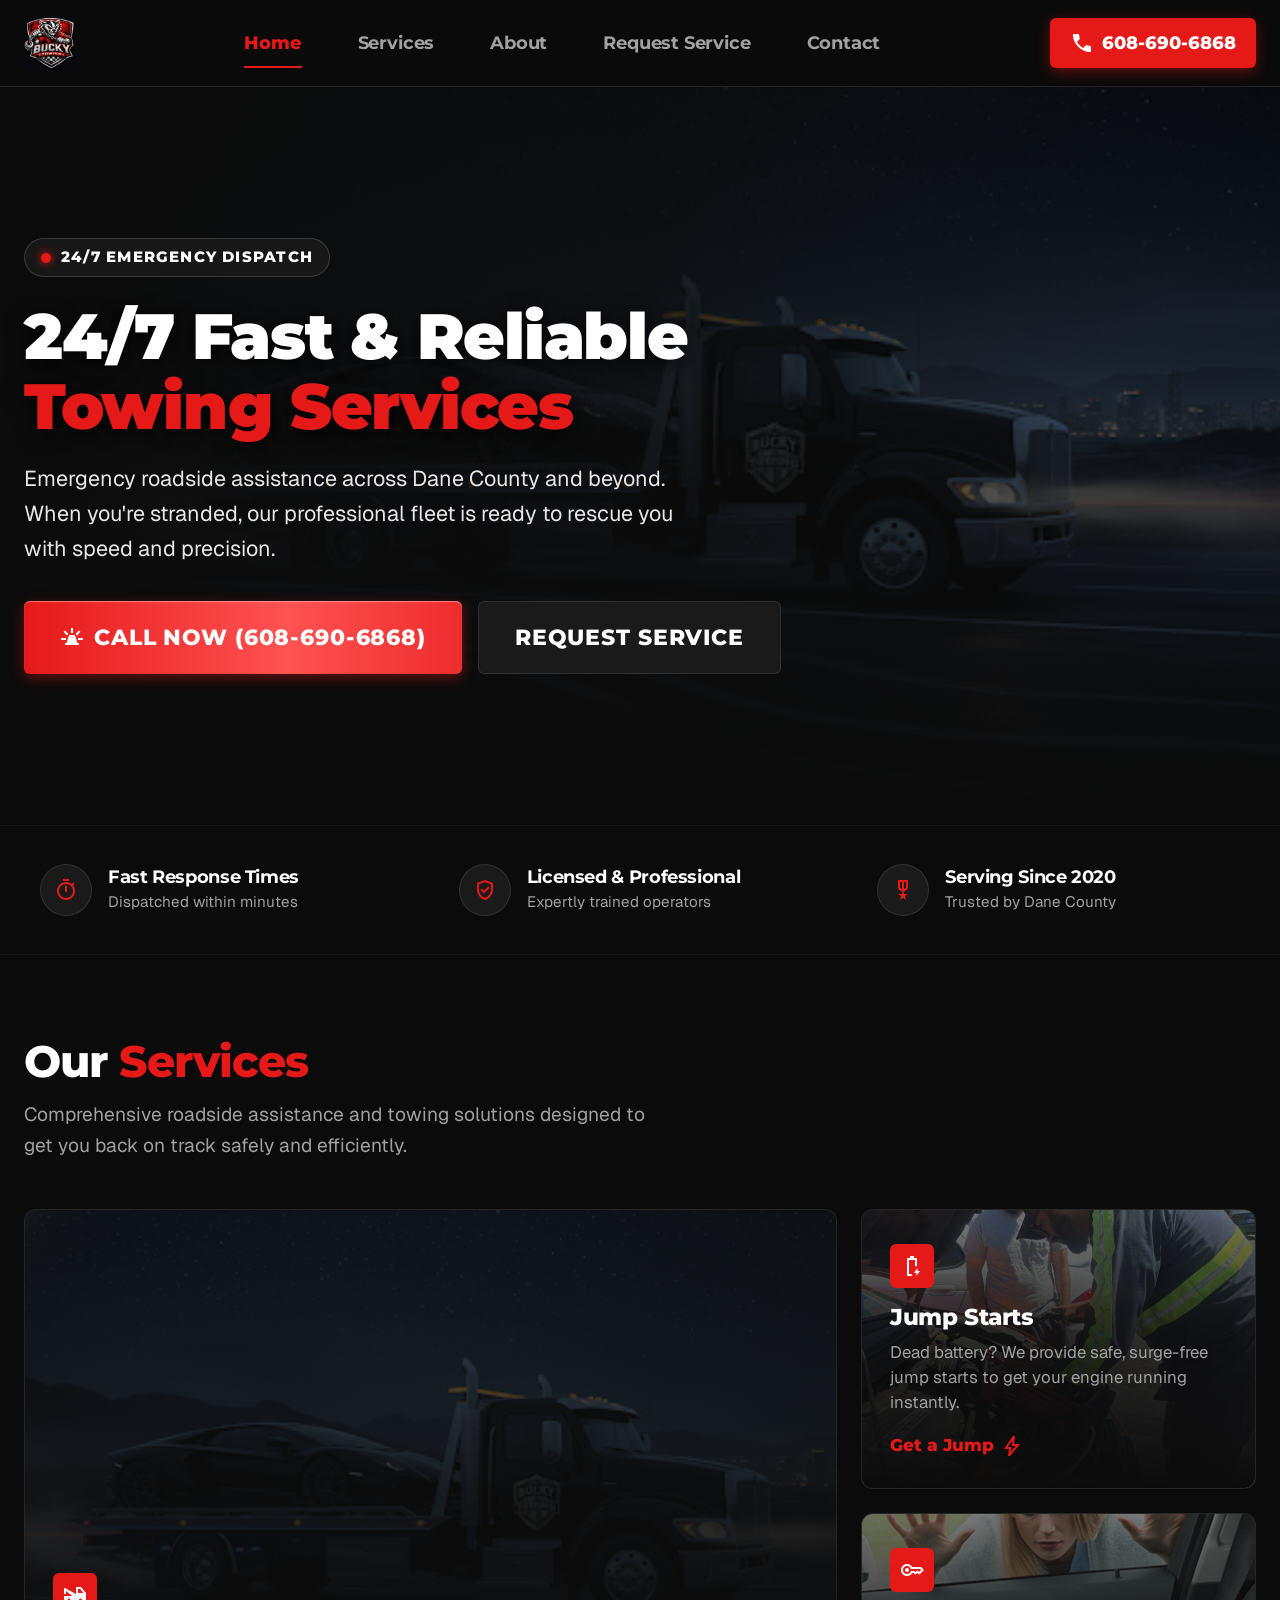
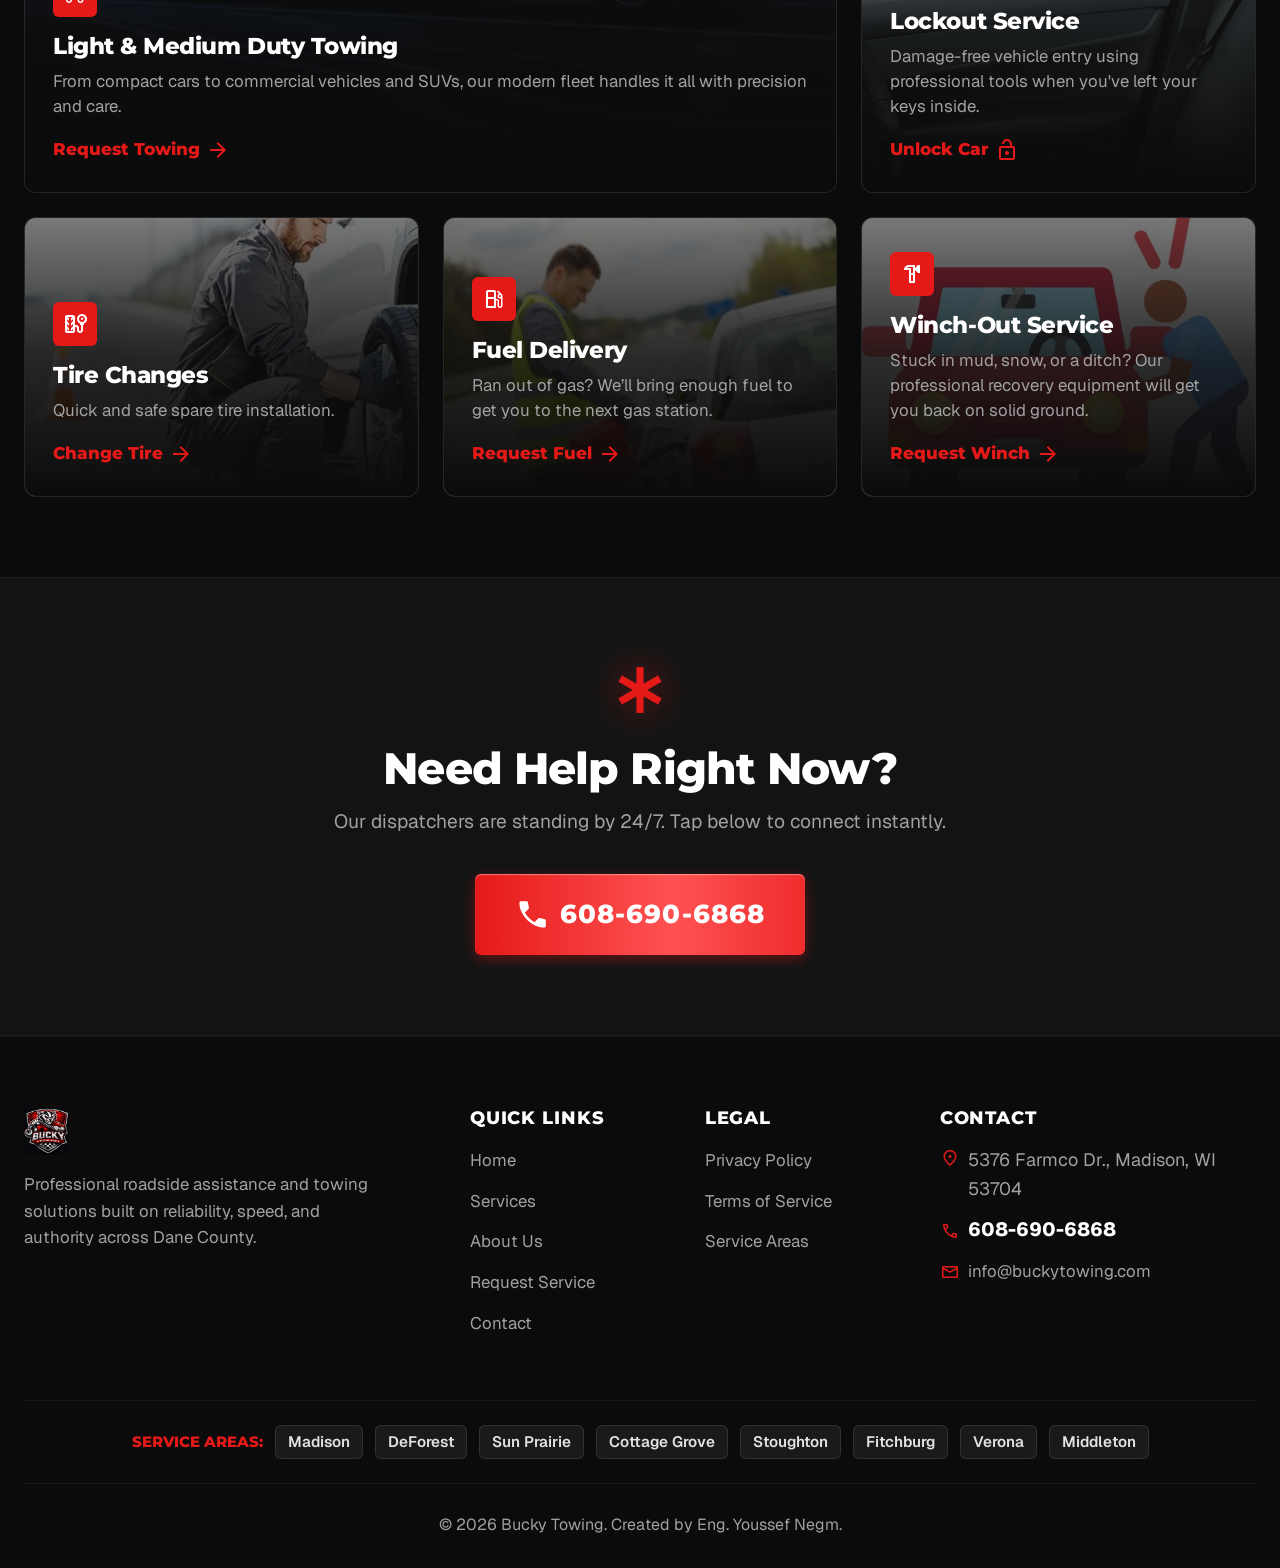
==== index.html @ 105f3612 "Add files via upload" ====
<!DOCTYPE html>
<html lang="en">
<head>
    <meta charset="UTF-8">
    <meta name="viewport" content="width=device-width, initial-scale=1.0">
    <title>Bucky Towing | 24/7 Fast Towing & Roadside Assistance Madison, WI</title>
    <meta name="description" content="24/7 fast & reliable light & medium duty towing, jump starts, lockouts, tire changes, fuel delivery, and winch-out service in Madison and Dane County, WI. Call 608-690-6868.">
    <meta name="keywords" content="towing Madison WI, Dane County towing, emergency roadside assistance, jump start, flat tire change, lockout service, winch out, light duty towing">
    <link rel="canonical" href="https://buckytowing.com/">

    <!-- Open Graph / Social Meta -->
    <meta property="og:type" content="website">
    <meta property="og:url" content="https://buckytowing.com/">
    <meta property="og:title" content="Bucky Towing | 24/7 Towing & Roadside Assistance Dane County">
    <meta property="og:description" content="Fast, reliable 24/7 towing & roadside rescue in Dane County & beyond. Call 608-690-6868 for instant dispatch.">
    <meta property="og:image" content="assets/images/logo.png">

    <!-- Fonts & Icons -->
    <link rel="preconnect" href="https://fonts.googleapis.com">
    <link rel="preconnect" href="https://fonts.gstatic.com" crossorigin>
    <link href="https://fonts.googleapis.com/css2?family=Montserrat:wght@600;700;800;900&family=Geist:wght@400;500;600;700&family=Material+Symbols+Outlined:opsz,wght,FILL,GRAD@24,400,0..1,0&display=swap" rel="stylesheet">
    
    <!-- Core Stylesheet -->
    <link rel="stylesheet" href="css/style.css">

    <!-- Structured Data (JSON-LD) -->
    <script type="application/ld+json">
    {
      "@context": "https://schema.org",
      "@type": ["AutoRepair", "EmergencyService"],
      "name": "Bucky Towing",
      "image": "https://buckytowing.com/assets/images/logo.png",
      "telephone": "+1-608-690-6868",
      "email": "info@buckytowing.com",
      "address": {
        "@type": "PostalAddress",
        "streetAddress": "5376 Farmco Dr.",
        "addressLocality": "Madison",
        "addressRegion": "WI",
        "postalCode": "53704",
        "addressCountry": "US"
      },
      "geo": {
        "@type": "GeoCoordinates",
        "latitude": "43.1418",
        "longitude": "-89.3308"
      },
      "openingHoursSpecification": {
        "@type": "OpeningHoursSpecification",
        "dayOfWeek": [
          "Monday", "Tuesday", "Wednesday", "Thursday", "Friday", "Saturday", "Sunday"
        ],
        "opens": "00:00",
        "closes": "23:59"
      },
      "areaServed": [
        "Madison", "DeForest", "Sun Prairie", "Cottage Grove", "Stoughton", "Fitchburg", "Verona", "Middleton", "Dane County"
      ],
      "priceRange": "$$"
    }
    </script>
</head>
<body>

    <!-- Site Header -->
    <header class="site-header">
        <div class="container header-inner">
            <a href="index.html" class="brand-logo" aria-label="Bucky Towing Home">
                <img src="assets/images/logo.png" alt="Bucky Towing Logo" width="220" height="54">
            </a>

            <!-- Prominent, Larger Nav Tabs -->
            <nav class="main-nav" aria-label="Primary Navigation">
                <a href="index.html" class="nav-tab active">Home</a>
                <a href="services.html" class="nav-tab">Services</a>
                <a href="about.html" class="nav-tab">About</a>
                <a href="request-service.html" class="nav-tab">Request Service</a>
                <a href="contact.html" class="nav-tab">Contact</a>
            </nav>

            <div class="header-cta">
                <a href="tel:6086906868" class="header-phone-btn" title="Call Bucky Towing Dispatch">
                    <span class="material-symbols-outlined" style="font-variation-settings: 'FILL' 1;">call</span>
                    <span>608-690-6868</span>
                </a>
                <button class="mobile-menu-toggle" aria-label="Toggle mobile menu">
                    <span class="material-symbols-outlined">menu</span>
                </button>
            </div>
        </div>
    </header>

    <main class="main-content">
        <!-- Hero Section -->
        <section class="hero-section">
            <div class="hero-bg">
                <img src="assets/images/hero-tow-truck.jpg" alt="Bucky Towing Light and Medium Duty Flatbed Tow Truck on Highway at Dusk" loading="eager" width="1920" height="1080">
                <div class="hero-overlay"></div>
                <div class="hero-overlay-bottom"></div>
                <canvas id="particles-canvas"></canvas>
            </div>

            <div class="container">
                <div class="hero-content reveal">
                    <div class="hero-badge">
                        <span class="hero-badge-pulse"></span>
                        <span class="hero-badge-text">24/7 Emergency Dispatch</span>
                    </div>
                    <h1 class="hero-title">
                        24/7 Fast & Reliable<br>
                        <span class="text-accent">Towing Services</span>
                    </h1>
                    <p class="hero-subtitle">
                        Emergency roadside assistance across Dane County and beyond. When you're stranded, our professional fleet is ready to rescue you with speed and precision.
                    </p>
                    <div class="hero-actions">
                        <a href="tel:6086906868" class="btn btn-primary btn-large btn-shimmer">
                            <span class="material-symbols-outlined" style="font-variation-settings: 'FILL' 1;">e911_emergency</span>
                            Call Now (608-690-6868)
                        </a>
                        <a href="request-service.html" class="btn btn-secondary btn-large">
                            Request Service
                        </a>
                    </div>
                </div>
            </div>
        </section>

        <!-- Trust Badges Strip -->
        <section class="trust-strip">
            <div class="container">
                <div class="trust-grid reveal">
                    <div class="trust-item">
                        <div class="trust-icon-box">
                            <span class="material-symbols-outlined">timer</span>
                        </div>
                        <div class="trust-text">
                            <h3>Fast Response Times</h3>
                            <p>Dispatched within minutes</p>
                        </div>
                    </div>
                    <div class="trust-item">
                        <div class="trust-icon-box">
                            <span class="material-symbols-outlined">verified_user</span>
                        </div>
                        <div class="trust-text">
                            <h3>Licensed & Professional</h3>
                            <p>Expertly trained operators</p>
                        </div>
                    </div>
                    <div class="trust-item">
                        <div class="trust-icon-box">
                            <span class="material-symbols-outlined">military_tech</span>
                        </div>
                        <div class="trust-text">
                            <h3>Serving Since 2020</h3>
                            <p>Trusted by Dane County</p>
                        </div>
                    </div>
                </div>
            </div>
        </section>

        <!-- Services Section (Updated with Light & Medium Duty, Winch-out, Jump Start battery icon) -->
        <section class="section-padding" id="services">
            <div class="container">
                <div class="section-header reveal">
                    <h2 class="section-title">Our <span class="text-accent">Services</span></h2>
                    <p class="section-subtitle">Comprehensive roadside assistance and towing solutions designed to get you back on track safely and efficiently.</p>
                </div>

                <div class="services-grid">
                    <!-- Featured Service: Light & Medium Duty Towing -->
                    <article class="service-card service-card-featured reveal">
                        <div class="service-card-bg">
                            <img src="assets/images/hero-tow-truck.jpg" alt="Light & Medium Duty Flatbed Towing" loading="lazy" width="800" height="500">
                        </div>
                        <div class="service-card-overlay"></div>
                        <div class="service-card-content">
                            <div class="service-icon-badge">
                                <span class="material-symbols-outlined">auto_towing</span>
                            </div>
                            <h3 class="service-card-title">Light & Medium Duty Towing</h3>
                            <p class="service-card-desc">From compact cars to commercial vehicles and SUVs, our modern fleet handles it all with precision and care.</p>
                            <a href="request-service.html" class="service-card-link">
                                Request Towing <span class="material-symbols-outlined">arrow_forward</span>
                            </a>
                        </div>
                    </article>

                    <!-- Jump Starts -->
                    <article class="service-card service-card-standard reveal">
                        <div class="service-card-bg">
                            <img src="assets/images/service-jump-start.jpg" alt="Battery Jump Start Service" loading="lazy" width="400" height="280">
                        </div>
                        <div class="service-card-overlay"></div>
                        <div class="service-card-content">
                            <div class="service-icon-badge">
                                <span class="material-symbols-outlined">battery_charging_full</span>
                            </div>
                            <h3 class="service-card-title">Jump Starts</h3>
                            <p class="service-card-desc">Dead battery? We provide safe, surge-free jump starts to get your engine running instantly.</p>
                            <a href="request-service.html" class="service-card-link">
                                Get a Jump <span class="material-symbols-outlined">bolt</span>
                            </a>
                        </div>
                    </article>

                    <!-- Lockout Service -->
                    <article class="service-card service-card-standard reveal">
                        <div class="service-card-bg">
                            <img src="assets/images/car-lockout.jpg" alt="Car Lockout Assistance" loading="lazy" width="400" height="280">
                        </div>
                        <div class="service-card-overlay"></div>
                        <div class="service-card-content">
                            <div class="service-icon-badge">
                                <span class="material-symbols-outlined">key</span>
                            </div>
                            <h3 class="service-card-title">Lockout Service</h3>
                            <p class="service-card-desc">Damage-free vehicle entry using professional tools when you've left your keys inside.</p>
                            <a href="request-service.html" class="service-card-link">
                                Unlock Car <span class="material-symbols-outlined">lock_open</span>
                            </a>
                        </div>
                    </article>

                    <!-- Tire Changes -->
                    <article class="service-card service-card-standard reveal">
                        <div class="service-card-bg">
                            <img src="assets/images/tire-change.jpeg" alt="Tire Change Service" loading="lazy" width="400" height="280">
                        </div>
                        <div class="service-card-overlay"></div>
                        <div class="service-card-content">
                            <div class="service-icon-badge">
                                <span class="material-symbols-outlined">tire_repair</span>
                            </div>
                            <h3 class="service-card-title">Tire Changes</h3>
                            <p class="service-card-desc">Quick and safe spare tire installation.</p>
                            <a href="request-service.html" class="service-card-link">
                                Change Tire <span class="material-symbols-outlined">arrow_forward</span>
                            </a>
                        </div>
                    </article>

                    <!-- Fuel Delivery -->
                    <article class="service-card service-card-standard reveal">
                        <div class="service-card-bg">
                            <img src="assets/images/fuel-delivery.jpg" alt="Emergency Fuel Delivery" loading="lazy" width="400" height="280">
                        </div>
                        <div class="service-card-overlay"></div>
                        <div class="service-card-content">
                            <div class="service-icon-badge">
                                <span class="material-symbols-outlined">local_gas_station</span>
                            </div>
                            <h3 class="service-card-title">Fuel Delivery</h3>
                            <p class="service-card-desc">Ran out of gas? We’ll bring enough fuel to get you to the next gas station.</p>
                            <a href="request-service.html" class="service-card-link">
                                Request Fuel <span class="material-symbols-outlined">arrow_forward</span>
                            </a>
                        </div>
                    </article>

                    <!-- Winch-Out Service (Added per client request) -->
                    <article class="service-card service-card-standard reveal">
                        <div class="service-card-bg">
                            <img src="assets/images/fleet-1.jpeg" alt="Winch-out and Recovery Service" loading="lazy" width="400" height="280">
                        </div>
                        <div class="service-card-overlay"></div>
                        <div class="service-card-content">
                            <div class="service-icon-badge">
                                <span class="material-symbols-outlined">hardware</span>
                            </div>
                            <h3 class="service-card-title">Winch-Out Service</h3>
                            <p class="service-card-desc">Stuck in mud, snow, or a ditch? Our professional recovery equipment will get you back on solid ground.</p>
                            <a href="request-service.html" class="service-card-link">
                                Request Winch <span class="material-symbols-outlined">arrow_forward</span>
                            </a>
                        </div>
                    </article>
                </div>
            </div>
        </section>

        <!-- Emergency CTA -->
        <section class="emergency-cta-section">
            <div class="container reveal">
                <span class="material-symbols-outlined emergency-cta-icon" style="font-variation-settings: 'FILL' 1;">emergency</span>
                <h2 class="section-title">Need Help Right Now?</h2>
                <p class="section-subtitle" style="margin: 0 auto 36px;">Our dispatchers are standing by 24/7. Tap below to connect instantly.</p>
                <a href="tel:6086906868" class="btn btn-primary btn-large btn-shimmer" style="font-size: 1.6rem; padding: 20px 40px;">
                    <span class="material-symbols-outlined" style="font-variation-settings: 'FILL' 1; font-size: 2.2rem;">call</span>
                    608-690-6868
                </a>
            </div>
        </section>
    </main>

    <!-- Standardized Footer -->
    <footer class="site-footer">
        <div class="container">
            <div class="footer-grid">
                <div class="footer-brand">
                    <img src="assets/images/logo.png" alt="Bucky Towing Logo" style="height: 48px; width: auto; margin-bottom: 16px;">
                    <p>Professional roadside assistance and towing solutions built on reliability, speed, and authority across Dane County.</p>
                </div>
                <div>
                    <h4 class="footer-col-title">Quick Links</h4>
                    <ul class="footer-links">
                        <li><a href="index.html">Home</a></li>
                        <li><a href="services.html">Services</a></li>
                        <li><a href="about.html">About Us</a></li>
                        <li><a href="request-service.html">Request Service</a></li>
                        <li><a href="contact.html">Contact</a></li>
                    </ul>
                </div>
                <div>
                    <h4 class="footer-col-title">Legal</h4>
                    <ul class="footer-links">
                        <li><a href="privacy-policy.html">Privacy Policy</a></li>
                        <li><a href="terms-of-service.html">Terms of Service</a></li>
                        <li><a href="services.html#areas">Service Areas</a></li>
                    </ul>
                </div>
                <div>
                    <h4 class="footer-col-title">Contact</h4>
                    <ul class="footer-links">
                        <li style="display: flex; align-items: flex-start; gap: 8px; color: var(--color-text-muted);">
                            <span class="material-symbols-outlined text-accent" style="font-size: 20px; margin-top: 2px;">location_on</span>
                            <span>5376 Farmco Dr., Madison, WI 53704</span>
                        </li>
                        <li style="display: flex; align-items: center; gap: 8px; margin-top: 10px;">
                            <span class="material-symbols-outlined text-accent" style="font-size: 20px;">call</span>
                            <a href="tel:6086906868" style="color: white; font-weight: 800; font-size: 1.2rem;">608-690-6868</a>
                        </li>
                        <li style="display: flex; align-items: center; gap: 8px; margin-top: 8px;">
                            <span class="material-symbols-outlined text-accent" style="font-size: 20px;">mail</span>
                            <a href="mailto:info@buckytowing.com">info@buckytowing.com</a>
                        </li>
                    </ul>
                </div>
            </div>

            <!-- Service Areas List (Madison First per Draft 2) -->
            <div style="border-top: 1px solid var(--color-surface-border-subtle); padding-top: 24px; margin-bottom: 24px;">
                <div style="display: flex; flex-wrap: wrap; align-items: center; justify-content: center; gap: 12px;">
                    <span style="font-family: var(--font-heading); font-weight: 800; font-size: 0.95rem; text-transform: uppercase; color: var(--color-accent-red);">Service Areas:</span>
                    <a href="services.html" class="service-area-pill">Madison</a>
                    <a href="services.html" class="service-area-pill">DeForest</a>
                    <a href="services.html" class="service-area-pill">Sun Prairie</a>
                    <a href="services.html" class="service-area-pill">Cottage Grove</a>
                    <a href="services.html" class="service-area-pill">Stoughton</a>
                    <a href="services.html" class="service-area-pill">Fitchburg</a>
                    <a href="services.html" class="service-area-pill">Verona</a>
                    <a href="services.html" class="service-area-pill">Middleton</a>
                </div>
            </div>

            <div class="footer-bottom">
                <p>© 2026 Bucky Towing. Created by Eng. Youssef Negm.</p>
            </div>
        </div>
    </footer>

    <!-- Mobile App Bottom Navigation -->
    <nav class="mobile-bottom-nav" aria-label="Mobile Bottom Navigation">
        <a href="index.html" class="mobile-nav-item active">
            <span class="material-symbols-outlined" style="font-variation-settings: 'FILL' 1;">home</span>
            <span>Home</span>
        </a>
        <a href="services.html" class="mobile-nav-item">
            <span class="material-symbols-outlined">auto_towing</span>
            <span>Services</span>
        </a>
        <a href="tel:6086906868" class="mobile-nav-item mobile-nav-item-call">
            <span class="material-symbols-outlined" style="font-variation-settings: 'FILL' 1;">call</span>
            <span>Call 24/7</span>
        </a>
        <a href="request-service.html" class="mobile-nav-item">
            <span class="material-symbols-outlined">send</span>
            <span>Request</span>
        </a>
        <a href="contact.html" class="mobile-nav-item">
            <span class="material-symbols-outlined">location_on</span>
            <span>Contact</span>
        </a>
    </nav>

    <!-- Scripts -->
    <script src="js/main.js" defer></script>
</body>
</html>
---- css/style.css ----
/* ==========================================================================
   BUCKY TOWING - CORE PRODUCTION STYLESHEET
   High-performance, zero-layout-shift, modern dark theme design system
   ========================================================================== */

/* ---------------------------------------------------------
   1. CSS Custom Properties / Design Tokens
   --------------------------------------------------------- */
:root {
    --color-accent-red: #E61919;
    --color-accent-red-hover: #ff2a2a;
    --color-accent-red-dark: #b80d0d;
    --color-accent-red-glow: rgba(230, 25, 25, 0.4);
    --color-accent-red-subtle: rgba(230, 25, 25, 0.12);

    --color-bg-black: #0B0B0B;
    --color-surface-dim: #121414;
    --color-surface-charcoal: #1A1A1A;
    --color-surface-card: #1E2020;
    --color-surface-card-hover: #262929;
    --color-surface-border: rgba(255, 255, 255, 0.1);
    --color-surface-border-subtle: rgba(255, 255, 255, 0.05);

    --color-text-white: #FFFFFF;
    --color-text-body: #E2E2E2;
    --color-text-muted: #A1A1A1;
    --color-text-dark: #121414;

    --font-heading: 'Montserrat', -apple-system, BlinkMacSystemFont, "Segoe UI", Roboto, sans-serif;
    --font-body: 'Geist', -apple-system, BlinkMacSystemFont, "Segoe UI", Roboto, sans-serif;

    --container-max: 1280px;
    --gutter: 24px;
    --border-radius-sm: 6px;
    --border-radius-md: 12px;
    --border-radius-lg: 20px;
    --border-radius-full: 9999px;

    --transition-fast: 0.2s cubic-bezier(0.4, 0, 0.2, 1);
    --transition-base: 0.35s cubic-bezier(0.16, 1, 0.3, 1);
    --transition-slow: 0.6s cubic-bezier(0.16, 1, 0.3, 1);
}

/* ---------------------------------------------------------
   2. Reset & Global Base
   --------------------------------------------------------- */
*, *::before, *::after {
    box-sizing: border-box;
    margin: 0;
    padding: 0;
}

html {
    font-size: 16px;
    scroll-behavior: smooth;
    -webkit-text-size-adjust: 100%;
}

body {
    background-color: var(--color-bg-black);
    color: var(--color-text-body);
    font-family: var(--font-body);
    font-size: 1.125rem;
    line-height: 1.6;
    overflow-x: hidden;
    min-height: 100vh;
    display: flex;
    flex-direction: column;
    -webkit-font-smoothing: antialiased;
    -moz-osx-font-smoothing: grayscale;
}

::selection {
    background-color: var(--color-accent-red);
    color: var(--color-text-white);
}

img, picture, svg, video {
    display: block;
    max-width: 100%;
    height: auto;
}

a {
    color: inherit;
    text-decoration: none;
    transition: color var(--transition-fast);
}

button, input, select, textarea {
    font: inherit;
    color: inherit;
}

button {
    cursor: pointer;
    border: none;
    background: none;
}

h1, h2, h3, h4, h5, h6 {
    font-family: var(--font-heading);
    color: var(--color-text-white);
    line-height: 1.2;
    font-weight: 800;
    letter-spacing: -0.02em;
}

/* ---------------------------------------------------------
   3. Layout & Containers
   --------------------------------------------------------- */
.container {
    width: 100%;
    max-width: var(--container-max);
    margin-left: auto;
    margin-right: auto;
    padding-left: var(--gutter);
    padding-right: var(--gutter);
}

.main-content {
    flex-grow: 1;
}

.section-padding {
    padding-top: 80px;
    padding-bottom: 80px;
}

@media (max-width: 768px) {
    .section-padding {
        padding-top: 50px;
        padding-bottom: 50px;
    }
}

.text-accent {
    color: var(--color-accent-red) !important;
}

/* ---------------------------------------------------------
   4. Header & Navigation (Enlarged Tabs & Brand)
   --------------------------------------------------------- */
.site-header {
    position: sticky;
    top: 0;
    z-index: 100;
    background-color: rgba(11, 11, 11, 0.92);
    backdrop-filter: blur(16px);
    -webkit-backdrop-filter: blur(16px);
    border-bottom: 1px solid var(--color-surface-border);
    transition: transform var(--transition-fast), background-color var(--transition-fast);
}

.header-inner {
    display: flex;
    justify-content: space-between;
    align-items: center;
    height: 86px;
}

.brand-logo {
    display: flex;
    align-items: center;
    gap: 12px;
}

.brand-logo img {
    height: 54px;
    width: auto;
    object-fit: contain;
}

.main-nav {
    display: flex;
    align-items: center;
    gap: 28px;
}

/* Large, Prominent Nav Tabs as Requested */
.nav-tab {
    font-family: var(--font-heading);
    font-size: 1.15rem;
    font-weight: 700;
    color: var(--color-text-muted);
    padding: 8px 14px;
    border-radius: var(--border-radius-sm);
    position: relative;
    letter-spacing: -0.01em;
    transition: color var(--transition-fast), transform var(--transition-fast);
}

.nav-tab:hover {
    color: var(--color-text-white);
    transform: translateY(-1px);
}

.nav-tab::after {
    content: '';
    position: absolute;
    bottom: -2px;
    left: 14px;
    right: 14px;
    height: 2px;
    background-color: var(--color-accent-red);
    transform: scaleX(0);
    transform-origin: center;
    transition: transform var(--transition-fast);
}

.nav-tab:hover::after {
    transform: scaleX(1);
}

.nav-tab.active {
    color: var(--color-accent-red);
    font-weight: 800;
}

.nav-tab.active::after {
    transform: scaleX(1);
}

.header-cta {
    display: flex;
    align-items: center;
    gap: 16px;
}

.header-phone-btn {
    display: inline-flex;
    align-items: center;
    gap: 8px;
    background-color: var(--color-accent-red);
    color: var(--color-text-white);
    font-family: var(--font-heading);
    font-size: 1.15rem;
    font-weight: 800;
    padding: 10px 20px;
    border-radius: var(--border-radius-sm);
    box-shadow: 0 4px 14px var(--color-accent-red-glow);
    transition: transform var(--transition-fast), background-color var(--transition-fast), box-shadow var(--transition-fast);
}

.header-phone-btn:hover {
    background-color: var(--color-accent-red-hover);
    transform: translateY(-2px) scale(1.02);
    box-shadow: 0 6px 20px rgba(230, 25, 25, 0.6);
}

.header-phone-btn:active {
    transform: translateY(0) scale(0.98);
}

.mobile-menu-toggle {
    display: none;
    color: var(--color-text-white);
    font-size: 1.8rem;
    padding: 8px;
}

@media (max-width: 991px) {
    .main-nav {
        display: none;
    }
    .mobile-menu-toggle {
        display: block;
    }
}

/* ---------------------------------------------------------
   5. Buttons & Interactive Controls
   --------------------------------------------------------- */
.btn {
    display: inline-flex;
    align-items: center;
    justify-content: center;
    gap: 10px;
    font-family: var(--font-heading);
    font-weight: 800;
    font-size: 1.1rem;
    text-transform: uppercase;
    letter-spacing: 0.04em;
    padding: 16px 28px;
    border-radius: var(--border-radius-sm);
    transition: all var(--transition-base);
    text-align: center;
}

.btn-primary {
    background-color: var(--color-accent-red);
    color: var(--color-text-white);
    box-shadow: 0 4px 14px var(--color-accent-red-glow), inset 0 1px 1px rgba(255, 255, 255, 0.4);
}

.btn-primary:hover {
    background-color: var(--color-accent-red-hover);
    transform: translateY(-3px) scale(1.02);
    box-shadow: 0 8px 24px rgba(230, 25, 25, 0.6);
}

.btn-primary:active {
    transform: translateY(-1px) scale(0.98);
}

.btn-secondary {
    background-color: var(--color-surface-charcoal);
    color: var(--color-text-white);
    border: 1px solid var(--color-surface-border);
}

.btn-secondary:hover {
    background-color: var(--color-surface-card-hover);
    border-color: rgba(255, 255, 255, 0.3);
    transform: translateY(-3px);
}

.btn-large {
    font-size: 1.35rem;
    padding: 18px 36px;
}

.btn-shimmer {
    background: linear-gradient(90deg, #E61919 0%, #ff5252 30%, #E61919 60%, #ff5252 90%, #E61919 100%);
    background-size: 200% auto;
    animation: shimmer 5s linear infinite;
}

.btn-shimmer:hover {
    animation-duration: 1.5s;
}

@keyframes shimmer {
    0% { background-position: -200% center; }
    100% { background-position: 200% center; }
}

/* ---------------------------------------------------------
   6. Hero Section
   --------------------------------------------------------- */
.hero-section {
    position: relative;
    min-height: 82vh;
    display: flex;
    align-items: center;
    padding: 80px 0;
    overflow: hidden;
}

.hero-bg {
    position: absolute;
    inset: 0;
    z-index: 0;
}

.hero-bg img {
    width: 100%;
    height: 100%;
    object-fit: cover;
}

.hero-overlay {
    position: absolute;
    inset: 0;
    background: linear-gradient(90deg, #0B0B0B 0%, rgba(11, 11, 11, 0.88) 50%, rgba(11, 11, 11, 0.4) 100%);
}

.hero-overlay-bottom {
    position: absolute;
    inset: 0;
    background: linear-gradient(0deg, #0B0B0B 0%, transparent 60%);
}

#particles-canvas {
    position: absolute;
    inset: 0;
    pointer-events: none;
    z-index: 2;
}

.hero-content {
    position: relative;
    z-index: 10;
    max-width: 800px;
}

.hero-badge {
    display: inline-flex;
    align-items: center;
    gap: 10px;
    padding: 6px 16px;
    background: rgba(26, 26, 26, 0.85);
    border: 1px solid rgba(255, 255, 255, 0.15);
    border-radius: var(--border-radius-full);
    margin-bottom: 24px;
    backdrop-filter: blur(8px);
}

.hero-badge-pulse {
    width: 10px;
    height: 10px;
    border-radius: 50%;
    background-color: var(--color-accent-red);
    box-shadow: 0 0 10px var(--color-accent-red);
    animation: pulse 1.5s infinite;
}

@keyframes pulse {
    0%, 100% { opacity: 1; transform: scale(1); }
    50% { opacity: 0.4; transform: scale(1.3); }
}

.hero-badge-text {
    font-family: var(--font-heading);
    font-size: 0.95rem;
    font-weight: 800;
    text-transform: uppercase;
    letter-spacing: 0.08em;
    color: var(--color-text-white);
}

.hero-title {
    font-size: clamp(2.5rem, 5vw, 4rem);
    font-weight: 900;
    line-height: 1.1;
    margin-bottom: 20px;
    text-shadow: 0 4px 20px rgba(0, 0, 0, 0.8);
}

.hero-subtitle {
    font-size: clamp(1.1rem, 2vw, 1.35rem);
    color: rgba(255, 255, 255, 0.9);
    margin-bottom: 36px;
    max-width: 650px;
    line-height: 1.6;
}

.hero-actions {
    display: flex;
    flex-wrap: wrap;
    gap: 16px;
}

/* ---------------------------------------------------------
   7. Highlights & Trust Badges Strip
   --------------------------------------------------------- */
.trust-strip {
    background-color: var(--color-bg-black);
    border-top: 1px solid var(--color-surface-border-subtle);
    border-bottom: 1px solid var(--color-surface-border-subtle);
    padding: 30px 0;
    position: relative;
    z-index: 20;
}

.trust-grid {
    display: grid;
    grid-template-columns: repeat(3, 1fr);
    gap: 24px;
}

@media (max-width: 768px) {
    .trust-grid {
        grid-template-columns: 1fr;
        gap: 20px;
    }
}

.trust-item {
    display: flex;
    align-items: center;
    gap: 16px;
    padding: 8px 16px;
    transition: transform var(--transition-fast);
}

.trust-item:hover {
    transform: translateX(6px);
}

.trust-icon-box {
    width: 52px;
    height: 52px;
    border-radius: 50%;
    background-color: var(--color-surface-charcoal);
    border: 1px solid var(--color-surface-border);
    display: flex;
    align-items: center;
    justify-content: center;
    color: var(--color-accent-red);
    flex-shrink: 0;
}

.trust-text h3 {
    font-size: 1.15rem;
    font-weight: 700;
    margin-bottom: 2px;
}

.trust-text p {
    font-size: 0.95rem;
    color: var(--color-text-muted);
}

/* ---------------------------------------------------------
   8. Service Cards (Grid & Bento)
   --------------------------------------------------------- */
.section-header {
    margin-bottom: 48px;
}

.section-title {
    font-size: clamp(2rem, 3.5vw, 2.75rem);
    margin-bottom: 12px;
}

.section-subtitle {
    font-size: 1.2rem;
    color: var(--color-text-muted);
    max-width: 650px;
}

.services-grid {
    display: grid;
    grid-template-columns: repeat(12, 1fr);
    gap: var(--gutter);
}

.service-card {
    position: relative;
    background-color: var(--color-surface-charcoal);
    border: 1px solid var(--color-surface-border-subtle);
    border-radius: var(--border-radius-md);
    overflow: hidden;
    display: flex;
    flex-direction: column;
    justify-content: flex-end;
    padding: 28px;
    min-height: 280px;
    transition: all var(--transition-base);
}

.service-card:hover {
    border-color: rgba(230, 25, 25, 0.5);
    box-shadow: 0 12px 32px -8px rgba(230, 25, 25, 0.25);
    transform: translateY(-6px);
}

.service-card-featured {
    grid-column: span 8;
    grid-row: span 2;
    min-height: 480px;
}

.service-card-standard {
    grid-column: span 4;
}

@media (max-width: 991px) {
    .service-card-featured {
        grid-column: span 12;
        min-height: 380px;
    }
    .service-card-standard {
        grid-column: span 6;
    }
}

@media (max-width: 640px) {
    .service-card-standard {
        grid-column: span 12;
    }
}

.service-card-bg {
    position: absolute;
    inset: 0;
    z-index: 0;
}

.service-card-bg img {
    width: 100%;
    height: 100%;
    object-fit: cover;
    opacity: 0.55;
    transition: transform var(--transition-slow), opacity var(--transition-fast);
}

.service-card:hover .service-card-bg img {
    transform: scale(1.06);
    opacity: 0.7;
}

.service-card-overlay {
    position: absolute;
    inset: 0;
    background: linear-gradient(0deg, #0B0B0B 0%, rgba(11, 11, 11, 0.75) 50%, rgba(11, 11, 11, 0.2) 100%);
    z-index: 1;
}

.service-card-content {
    position: relative;
    z-index: 5;
}

.service-icon-badge {
    width: 44px;
    height: 44px;
    background-color: var(--color-accent-red);
    color: var(--color-text-white);
    border-radius: var(--border-radius-sm);
    display: inline-flex;
    align-items: center;
    justify-content: center;
    margin-bottom: 16px;
}

.service-card-title {
    font-size: 1.45rem;
    font-weight: 800;
    margin-bottom: 8px;
}

.service-card-desc {
    font-size: 1.05rem;
    color: var(--color-text-muted);
    margin-bottom: 16px;
    line-height: 1.5;
}

.service-card-link {
    display: inline-flex;
    align-items: center;
    gap: 6px;
    font-family: var(--font-heading);
    font-weight: 800;
    font-size: 1.05rem;
    color: var(--color-accent-red);
    transition: gap var(--transition-fast), color var(--transition-fast);
}

.service-card-link:hover {
    color: var(--color-text-white);
    gap: 10px;
}

/* 3-Column Services List (Services Page) */
.services-catalog-grid {
    display: grid;
    grid-template-columns: repeat(3, 1fr);
    gap: var(--gutter);
}

@media (max-width: 991px) {
    .services-catalog-grid {
        grid-template-columns: repeat(2, 1fr);
    }
}

@media (max-width: 640px) {
    .services-catalog-grid {
        grid-template-columns: 1fr;
    }
}

.catalog-card {
    background-color: var(--color-surface-charcoal);
    border: 1px solid var(--color-surface-border-subtle);
    border-radius: var(--border-radius-md);
    overflow: hidden;
    display: flex;
    flex-direction: column;
    transition: all var(--transition-base);
}

.catalog-card:hover {
    border-color: rgba(230, 25, 25, 0.6);
    transform: translateY(-8px);
    box-shadow: 0 16px 36px -10px rgba(230, 25, 25, 0.3);
}

.catalog-card-image {
    position: relative;
    height: 220px;
    overflow: hidden;
}

.catalog-card-image img {
    width: 100%;
    height: 100%;
    object-fit: cover;
    transition: transform var(--transition-slow);
}

.catalog-card:hover .catalog-card-image img {
    transform: scale(1.08);
}

.catalog-card-image-overlay {
    position: absolute;
    inset: 0;
    background: linear-gradient(0deg, var(--color-surface-charcoal) 0%, transparent 60%);
}

.catalog-card-body {
    padding: 24px;
    flex-grow: 1;
    display: flex;
    flex-direction: column;
    position: relative;
    margin-top: -20px;
    z-index: 2;
}

.catalog-card-title {
    font-size: 1.45rem;
    font-weight: 800;
    margin-bottom: 10px;
}

.catalog-card-desc {
    color: var(--color-text-muted);
    font-size: 1.05rem;
    line-height: 1.55;
    margin-bottom: 24px;
    flex-grow: 1;
}

/* ---------------------------------------------------------
   9. Service Request Form
   --------------------------------------------------------- */
.form-card {
    background-color: var(--color-surface-dim);
    border: 1px solid var(--color-surface-border);
    border-radius: var(--border-radius-md);
    padding: 36px;
    position: relative;
    overflow: hidden;
    box-shadow: 0 20px 40px rgba(0, 0, 0, 0.6);
}

.form-card-accent-bar {
    position: absolute;
    top: 0;
    left: 0;
    width: 100%;
    height: 4px;
    background: linear-gradient(90deg, var(--color-accent-red), transparent);
}

.form-group {
    margin-bottom: 24px;
}

.form-label {
    display: block;
    font-family: var(--font-heading);
    font-weight: 700;
    font-size: 1rem;
    text-transform: uppercase;
    letter-spacing: 0.04em;
    color: var(--color-text-muted);
    margin-bottom: 8px;
}

.form-input, .form-select, .form-textarea {
    width: 100%;
    background-color: var(--color-surface-charcoal);
    border: 1px solid var(--color-surface-border);
    border-radius: var(--border-radius-sm);
    color: var(--color-text-white);
    padding: 14px 18px;
    font-size: 1.1rem;
    transition: all var(--transition-fast);
}

.form-input:focus, .form-select:focus, .form-textarea:focus {
    outline: none;
    border-color: var(--color-accent-red);
    box-shadow: 0 0 0 3px rgba(230, 25, 25, 0.25);
    background-color: #202020;
}

.form-row {
    display: grid;
    grid-template-columns: repeat(2, 1fr);
    gap: 16px;
}

@media (max-width: 640px) {
    .form-row {
        grid-template-columns: 1fr;
    }
}

/* Service Reason Radios Grid */
.service-reason-grid {
    display: grid;
    grid-template-columns: repeat(4, 1fr);
    gap: 12px;
}

@media (max-width: 991px) {
    .service-reason-grid {
        grid-template-columns: repeat(2, 1fr);
    }
}

.service-reason-option {
    cursor: pointer;
    position: relative;
}

.service-reason-option input {
    position: absolute;
    opacity: 0;
    pointer-events: none;
}

.reason-card {
    background-color: var(--color-surface-charcoal);
    border: 1px solid var(--color-surface-border);
    border-radius: var(--border-radius-sm);
    padding: 16px 12px;
    display: flex;
    flex-direction: column;
    align-items: center;
    justify-content: center;
    text-align: center;
    gap: 8px;
    min-height: 96px;
    transition: all var(--transition-fast);
    color: var(--color-text-muted);
}

.reason-card .material-symbols-outlined {
    font-size: 28px;
    transition: transform var(--transition-fast);
}

.reason-card-label {
    font-family: var(--font-heading);
    font-size: 1rem;
    font-weight: 700;
}

.service-reason-option:hover .reason-card {
    border-color: rgba(255, 255, 255, 0.3);
    color: var(--color-text-white);
    transform: translateY(-2px);
}

.service-reason-option input:checked + .reason-card {
    background-color: var(--color-surface-dim);
    border-color: var(--color-accent-red);
    color: var(--color-text-white);
    box-shadow: 0 0 16px rgba(230, 25, 25, 0.35);
    transform: scale(1.03);
}

.service-reason-option input:checked + .reason-card .material-symbols-outlined {
    color: var(--color-accent-red);
}

/* ---------------------------------------------------------
   10. Slideshow & Carousel Component
   --------------------------------------------------------- */
.slideshow-container {
    position: relative;
    border-radius: var(--border-radius-md);
    overflow: hidden;
    border: 1px solid var(--color-surface-border);
    aspect-ratio: 16 / 10;
    box-shadow: 0 16px 36px rgba(0, 0, 0, 0.6);
}

.slide {
    display: none;
    position: absolute;
    inset: 0;
    width: 100%;
    height: 100%;
}

.slide.active {
    display: block;
    animation: fadeIn 0.8s ease-in-out forwards;
}

@keyframes fadeIn {
    from { opacity: 0; transform: scale(1.02); }
    to { opacity: 1; transform: scale(1); }
}

.slide img {
    width: 100%;
    height: 100%;
    object-fit: cover;
}

.slide-caption {
    position: absolute;
    bottom: 0;
    left: 0;
    right: 0;
    background: linear-gradient(0deg, rgba(11, 11, 11, 0.95) 0%, rgba(11, 11, 11, 0.4) 70%, transparent 100%);
    padding: 24px;
    color: var(--color-text-white);
    z-index: 10;
}

.slide-caption h4 {
    font-size: 1.35rem;
    font-weight: 800;
    margin-bottom: 4px;
}

.slide-caption p {
    font-size: 1rem;
    color: var(--color-text-muted);
}

.slideshow-controls {
    position: absolute;
    inset: 0;
    display: flex;
    justify-content: space-between;
    align-items: center;
    padding: 0 16px;
    z-index: 20;
    pointer-events: none;
}

.slide-btn {
    pointer-events: auto;
    width: 44px;
    height: 44px;
    border-radius: 50%;
    background-color: rgba(11, 11, 11, 0.7);
    color: var(--color-text-white);
    border: 1px solid rgba(255, 255, 255, 0.2);
    display: flex;
    align-items: center;
    justify-content: center;
    transition: all var(--transition-fast);
    backdrop-filter: blur(8px);
}

.slide-btn:hover {
    background-color: var(--color-accent-red);
    border-color: var(--color-accent-red);
    transform: scale(1.1);
}

.slide-dots {
    position: absolute;
    bottom: 16px;
    right: 20px;
    display: flex;
    gap: 8px;
    z-index: 20;
}

.slide-dot {
    width: 10px;
    height: 10px;
    border-radius: 50%;
    background-color: rgba(255, 255, 255, 0.3);
    cursor: pointer;
    transition: all var(--transition-fast);
}

.slide-dot.active {
    background-color: var(--color-accent-red);
    width: 24px;
    border-radius: var(--border-radius-full);
}

/* ---------------------------------------------------------
   11. Interactive Map & Pinpoints
   --------------------------------------------------------- */
.map-container {
    position: relative;
    width: 100%;
    height: 420px;
    background-color: var(--color-surface-charcoal);
    border-radius: var(--border-radius-md);
    overflow: hidden;
    border: 1px solid var(--color-surface-border);
}

.map-svg-bg {
    width: 100%;
    height: 100%;
    object-fit: cover;
    opacity: 0.85;
}

.map-pin {
    position: absolute;
    transform: translate(-50%, -100%);
    cursor: pointer;
    transition: transform var(--transition-fast);
    z-index: 10;
}

.map-pin:hover {
    transform: translate(-50%, -110%) scale(1.15);
    z-index: 20;
}

.pin-icon {
    width: 36px;
    height: 36px;
    border-radius: 50%;
    background-color: var(--color-accent-red);
    color: var(--color-text-white);
    display: flex;
    align-items: center;
    justify-content: center;
    box-shadow: 0 4px 12px rgba(230, 25, 25, 0.6);
    border: 2px solid #FFFFFF;
}

.pin-label {
    position: absolute;
    top: 100%;
    left: 50%;
    transform: translateX(-50%);
    background-color: rgba(11, 11, 11, 0.9);
    border: 1px solid var(--color-surface-border);
    color: var(--color-text-white);
    font-family: var(--font-heading);
    font-size: 0.85rem;
    font-weight: 700;
    padding: 3px 8px;
    border-radius: var(--border-radius-sm);
    white-space: nowrap;
    margin-top: 4px;
    box-shadow: 0 4px 10px rgba(0, 0, 0, 0.5);
}

/* ---------------------------------------------------------
   12. Emergency CTA Banner
   --------------------------------------------------------- */
.emergency-cta-section {
    background-color: var(--color-surface-dim);
    border-top: 1px solid var(--color-surface-border-subtle);
    border-bottom: 1px solid var(--color-surface-border-subtle);
    padding: 80px 0;
    text-align: center;
    position: relative;
    overflow: hidden;
}

.emergency-cta-icon {
    font-size: 4rem;
    color: var(--color-accent-red);
    margin-bottom: 20px;
    display: inline-block;
    filter: drop-shadow(0 0 20px rgba(230, 25, 25, 0.6));
    animation: bounce 2s infinite ease-in-out;
}

@keyframes bounce {
    0%, 100% { transform: translateY(0); }
    50% { transform: translateY(-10px); }
}

/* ---------------------------------------------------------
   13. Footer
   --------------------------------------------------------- */
.site-footer {
    background-color: var(--color-bg-black);
    border-top: 1px solid var(--color-surface-border-subtle);
    padding: 70px 0 30px;
    margin-top: auto;
}

.footer-grid {
    display: grid;
    grid-template-columns: 2fr 1fr 1fr 1.5fr;
    gap: var(--gutter);
    margin-bottom: 50px;
}

@media (max-width: 991px) {
    .footer-grid {
        grid-template-columns: 1fr 1fr;
    }
}

@media (max-width: 640px) {
    .footer-grid {
        grid-template-columns: 1fr;
    }
}

.footer-brand h3 {
    font-size: 1.8rem;
    font-weight: 900;
    color: var(--color-accent-red);
    text-transform: uppercase;
    letter-spacing: -0.02em;
    margin-bottom: 14px;
}

.footer-brand p {
    color: var(--color-text-muted);
    font-size: 1.05rem;
    max-width: 360px;
    line-height: 1.6;
}

.footer-col-title {
    font-family: var(--font-heading);
    font-size: 1.1rem;
    font-weight: 800;
    text-transform: uppercase;
    letter-spacing: 0.05em;
    color: var(--color-text-white);
    margin-bottom: 18px;
}

.footer-links {
    list-style: none;
}

.footer-links li {
    margin-bottom: 12px;
}

.footer-links a {
    color: var(--color-text-muted);
    font-size: 1.05rem;
    transition: color var(--transition-fast), transform var(--transition-fast);
    display: inline-block;
}

.footer-links a:hover {
    color: var(--color-accent-red);
    transform: translateX(4px);
}

.service-areas-pills {
    display: flex;
    flex-wrap: wrap;
    gap: 8px;
}

.service-area-pill {
    background-color: var(--color-surface-charcoal);
    border: 1px solid var(--color-surface-border);
    color: var(--color-text-body);
    font-size: 0.95rem;
    font-weight: 600;
    padding: 4px 12px;
    border-radius: var(--border-radius-sm);
    transition: all var(--transition-fast);
}

.service-area-pill:hover {
    border-color: var(--color-accent-red);
    color: var(--color-accent-red);
}

.footer-bottom {
    border-top: 1px solid var(--color-surface-border-subtle);
    padding-top: 28px;
    text-align: center;
    color: var(--color-text-muted);
    font-size: 1rem;
}

/* ---------------------------------------------------------
   14. Mobile Bottom Navigation Bar (App Experience)
   --------------------------------------------------------- */
.mobile-bottom-nav {
    display: none;
    position: fixed;
    bottom: 0;
    left: 0;
    right: 0;
    z-index: 100;
    background-color: rgba(26, 26, 26, 0.95);
    backdrop-filter: blur(16px);
    -webkit-backdrop-filter: blur(16px);
    border-top: 1px solid var(--color-surface-border);
    box-shadow: 0 -4px 20px rgba(0, 0, 0, 0.5);
    padding: 8px 12px calc(8px + env(safe-area-inset-bottom));
}

@media (max-width: 991px) {
    .mobile-bottom-nav {
        display: flex;
        justify-content: space-around;
        align-items: center;
    }
    body {
        padding-bottom: 74px;
    }
}

.mobile-nav-item {
    display: flex;
    flex-direction: column;
    align-items: center;
    justify-content: center;
    color: var(--color-text-muted);
    font-family: var(--font-heading);
    font-size: 0.8rem;
    font-weight: 700;
    gap: 2px;
    transition: color var(--transition-fast), transform var(--transition-fast);
}

.mobile-nav-item:active {
    transform: scale(0.92);
}

.mobile-nav-item.active {
    color: var(--color-accent-red);
}

.mobile-nav-item-call {
    color: var(--color-accent-red);
    font-weight: 800;
}

.mobile-nav-item-call .material-symbols-outlined {
    background-color: var(--color-accent-red);
    color: #FFFFFF;
    border-radius: 50%;
    padding: 6px;
    box-shadow: 0 2px 10px rgba(230, 25, 25, 0.6);
    margin-top: -16px;
}

/* ---------------------------------------------------------
   15. Scroll Reveal Animations
   --------------------------------------------------------- */
.reveal {
    opacity: 0;
    transform: translateY(30px);
    transition: opacity 0.7s cubic-bezier(0.16, 1, 0.3, 1), transform 0.7s cubic-bezier(0.16, 1, 0.3, 1);
}

.reveal.active {
    opacity: 1;
    transform: translateY(0);
}

@media (prefers-reduced-motion: reduce) {
    .reveal {
        opacity: 1;
        transform: none;
        transition: none;
    }
    .service-card:hover, .btn-primary:hover {
        transform: none;
    }
}
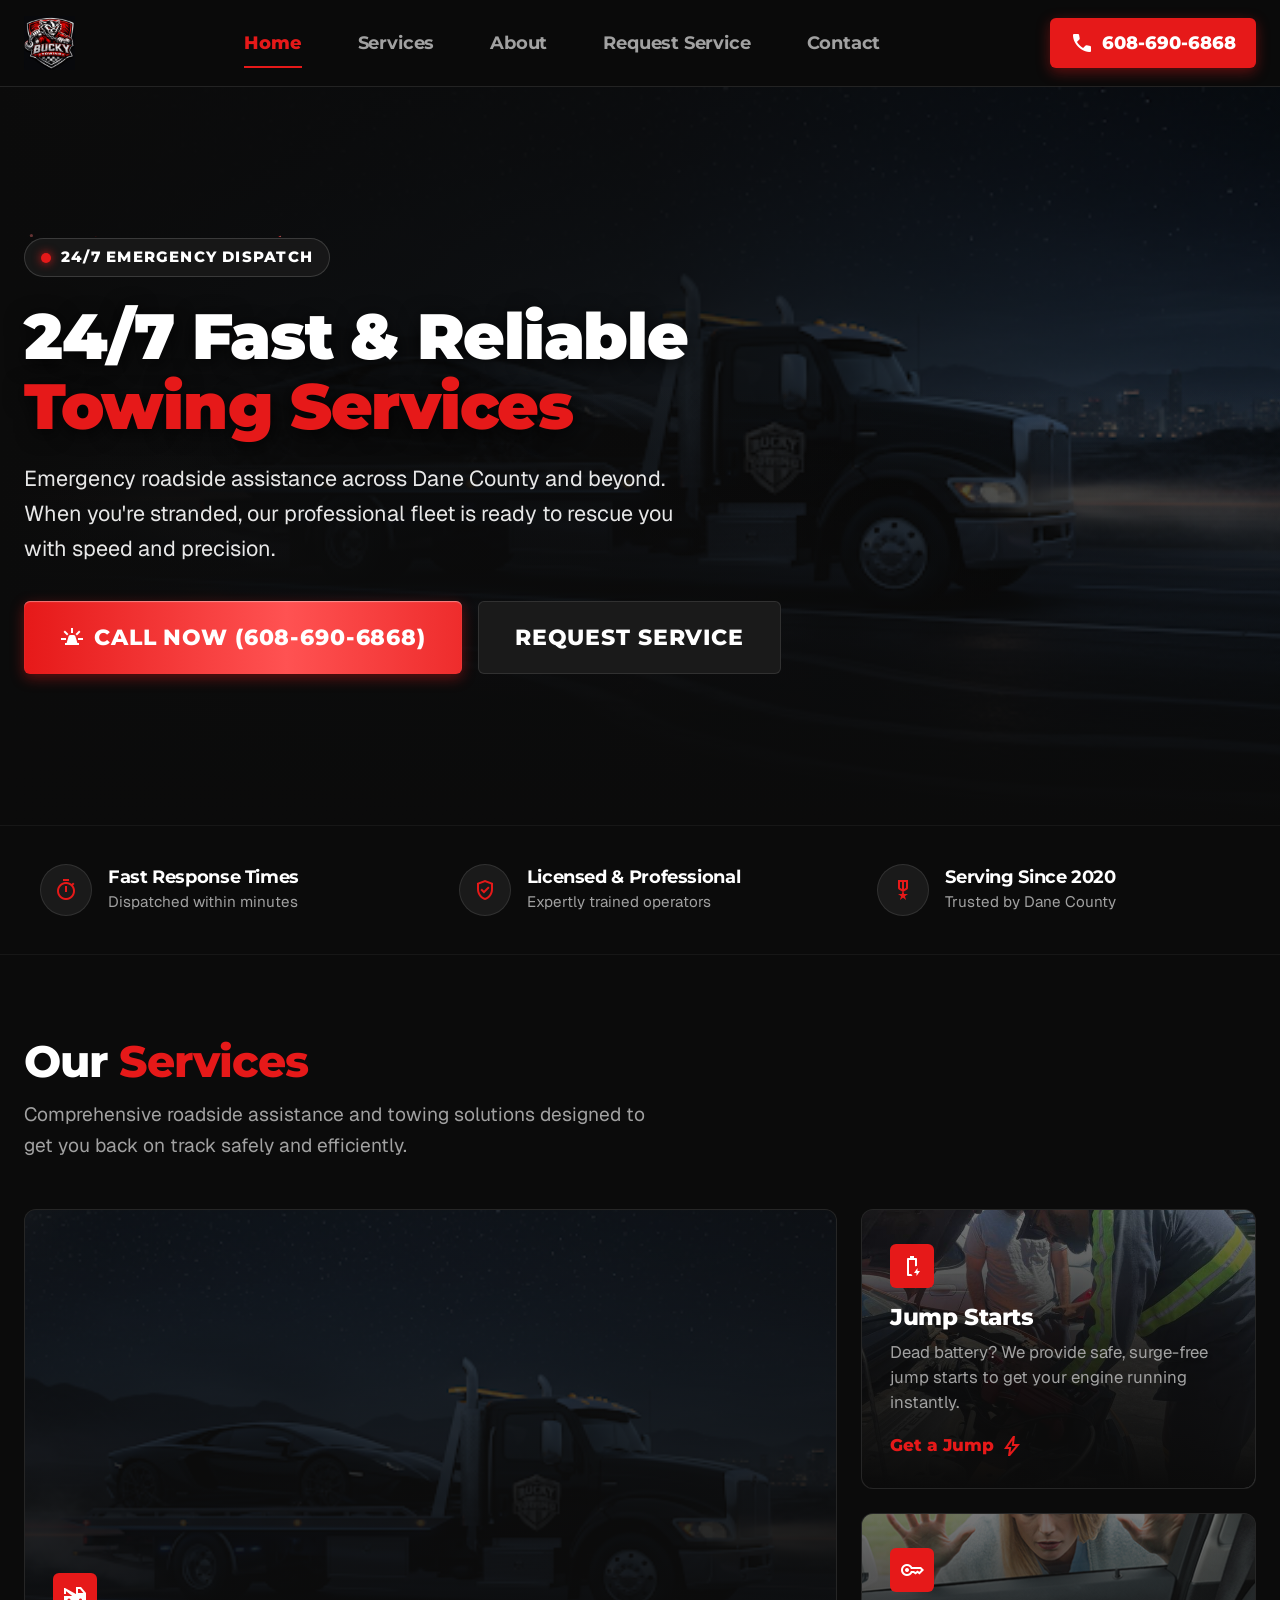
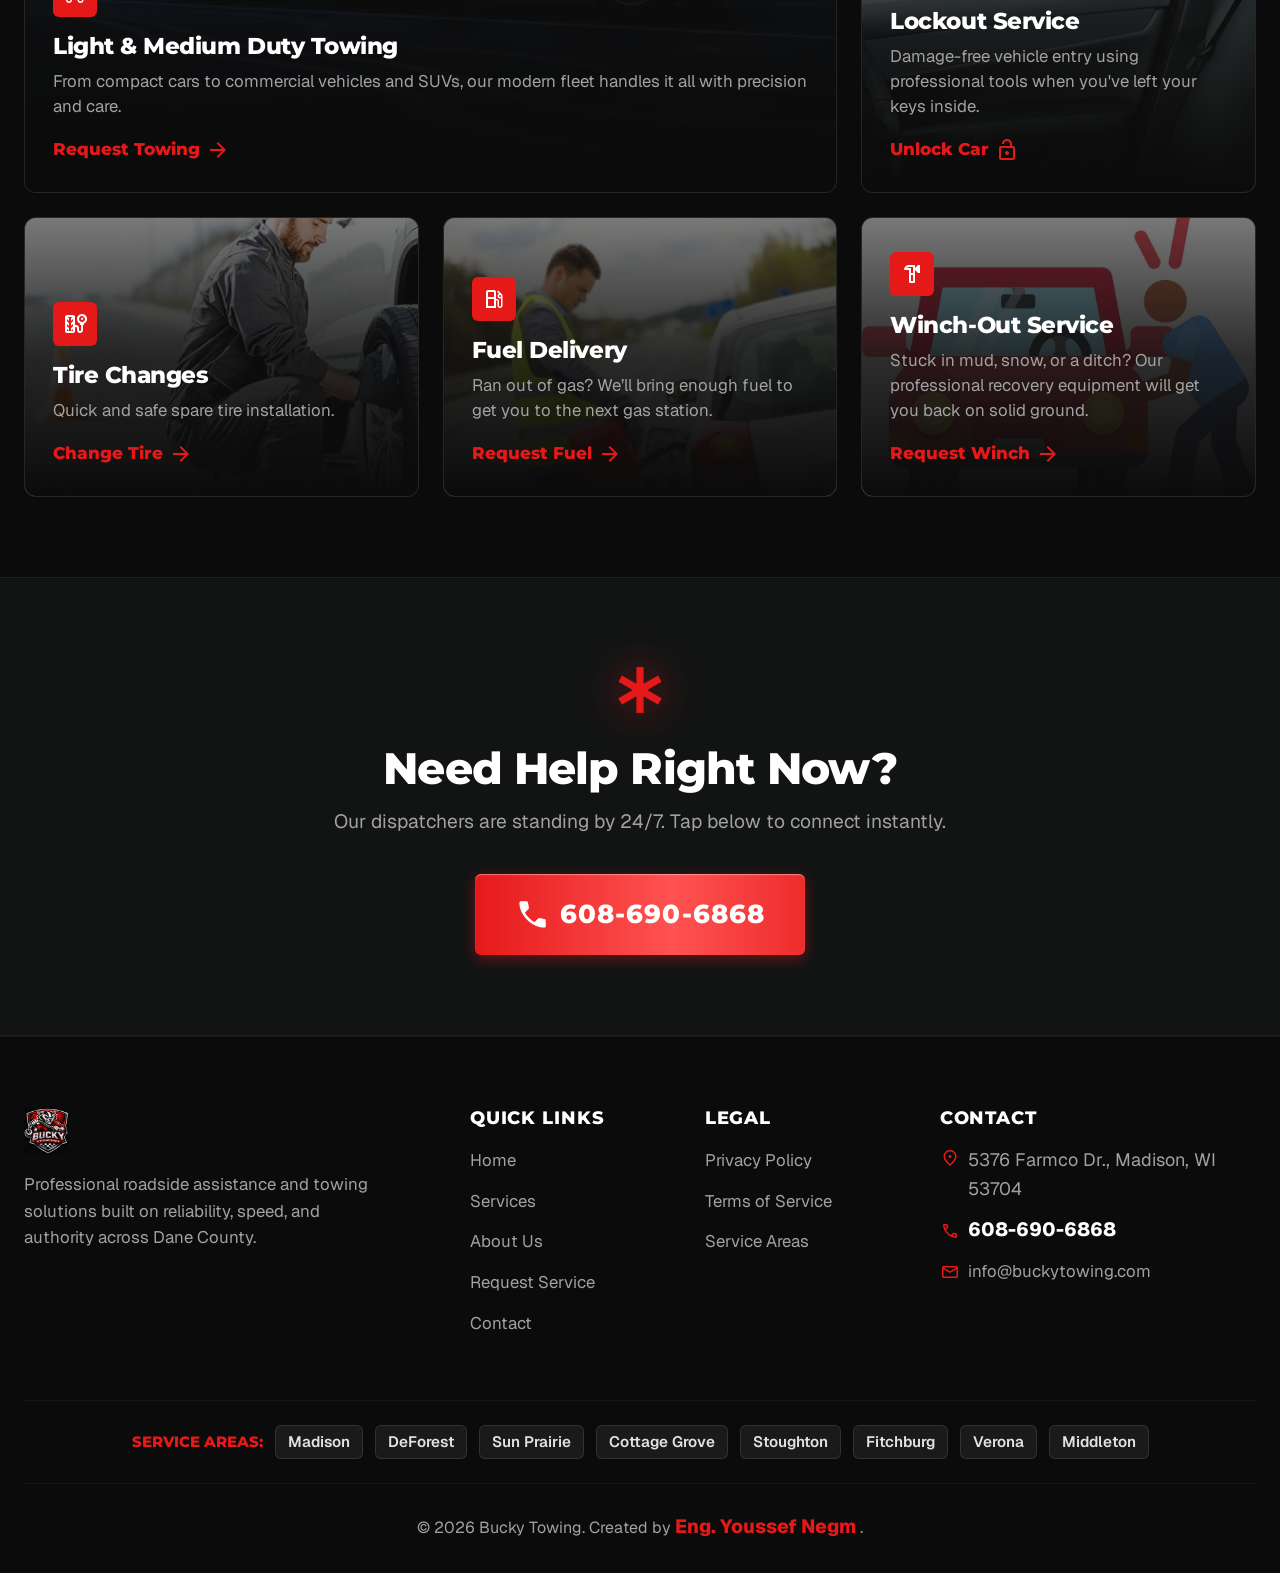
==== commit 2b5b9dd6: "Add files via upload" ====
--- a/index.html
+++ b/index.html
@@ -1,25 +1,31 @@
 <!DOCTYPE html>
 <html lang="en">
+
 <head>
     <meta charset="UTF-8">
     <meta name="viewport" content="width=device-width, initial-scale=1.0">
     <title>Bucky Towing | 24/7 Fast Towing & Roadside Assistance Madison, WI</title>
-    <meta name="description" content="24/7 fast & reliable light & medium duty towing, jump starts, lockouts, tire changes, fuel delivery, and winch-out service in Madison and Dane County, WI. Call 608-690-6868.">
-    <meta name="keywords" content="towing Madison WI, Dane County towing, emergency roadside assistance, jump start, flat tire change, lockout service, winch out, light duty towing">
+    <meta name="description"
+        content="24/7 fast & reliable light & medium duty towing, jump starts, lockouts, tire changes, fuel delivery, and winch-out service in Madison and Dane County, WI. Call 608-690-6868.">
+    <meta name="keywords"
+        content="towing Madison WI, Dane County towing, emergency roadside assistance, jump start, flat tire change, lockout service, winch out, light duty towing">
     <link rel="canonical" href="https://buckytowing.com/">
 
     <!-- Open Graph / Social Meta -->
     <meta property="og:type" content="website">
     <meta property="og:url" content="https://buckytowing.com/">
     <meta property="og:title" content="Bucky Towing | 24/7 Towing & Roadside Assistance Dane County">
-    <meta property="og:description" content="Fast, reliable 24/7 towing & roadside rescue in Dane County & beyond. Call 608-690-6868 for instant dispatch.">
+    <meta property="og:description"
+        content="Fast, reliable 24/7 towing & roadside rescue in Dane County & beyond. Call 608-690-6868 for instant dispatch.">
     <meta property="og:image" content="assets/images/logo.png">
 
     <!-- Fonts & Icons -->
     <link rel="preconnect" href="https://fonts.googleapis.com">
     <link rel="preconnect" href="https://fonts.gstatic.com" crossorigin>
-    <link href="https://fonts.googleapis.com/css2?family=Montserrat:wght@600;700;800;900&family=Geist:wght@400;500;600;700&family=Material+Symbols+Outlined:opsz,wght,FILL,GRAD@24,400,0..1,0&display=swap" rel="stylesheet">
-    
+    <link
+        href="https://fonts.googleapis.com/css2?family=Montserrat:wght@600;700;800;900&family=Geist:wght@400;500;600;700&family=Material+Symbols+Outlined:opsz,wght,FILL,GRAD@24,400,0..1,0&display=swap"
+        rel="stylesheet">
+
     <!-- Core Stylesheet -->
     <link rel="stylesheet" href="css/style.css">
 
@@ -60,6 +66,7 @@
     }
     </script>
 </head>
+
 <body>
 
     <!-- Site Header -->
@@ -94,7 +101,9 @@
         <!-- Hero Section -->
         <section class="hero-section">
             <div class="hero-bg">
-                <img src="assets/images/hero-tow-truck.jpg" alt="Bucky Towing Light and Medium Duty Flatbed Tow Truck on Highway at Dusk" loading="eager" width="1920" height="1080">
+                <img src="assets/images/hero-tow-truck.jpg"
+                    alt="Bucky Towing Light and Medium Duty Flatbed Tow Truck on Highway at Dusk" loading="eager"
+                    width="1920" height="1080">
                 <div class="hero-overlay"></div>
                 <div class="hero-overlay-bottom"></div>
                 <canvas id="particles-canvas"></canvas>
@@ -111,11 +120,13 @@
                         <span class="text-accent">Towing Services</span>
                     </h1>
                     <p class="hero-subtitle">
-                        Emergency roadside assistance across Dane County and beyond. When you're stranded, our professional fleet is ready to rescue you with speed and precision.
+                        Emergency roadside assistance across Dane County and beyond. When you're stranded, our
+                        professional fleet is ready to rescue you with speed and precision.
                     </p>
                     <div class="hero-actions">
                         <a href="tel:6086906868" class="btn btn-primary btn-large btn-shimmer">
-                            <span class="material-symbols-outlined" style="font-variation-settings: 'FILL' 1;">e911_emergency</span>
+                            <span class="material-symbols-outlined"
+                                style="font-variation-settings: 'FILL' 1;">e911_emergency</span>
                             Call Now (608-690-6868)
                         </a>
                         <a href="request-service.html" class="btn btn-secondary btn-large">
@@ -166,14 +177,16 @@
             <div class="container">
                 <div class="section-header reveal">
                     <h2 class="section-title">Our <span class="text-accent">Services</span></h2>
-                    <p class="section-subtitle">Comprehensive roadside assistance and towing solutions designed to get you back on track safely and efficiently.</p>
+                    <p class="section-subtitle">Comprehensive roadside assistance and towing solutions designed to get
+                        you back on track safely and efficiently.</p>
                 </div>
 
                 <div class="services-grid">
                     <!-- Featured Service: Light & Medium Duty Towing -->
                     <article class="service-card service-card-featured reveal">
                         <div class="service-card-bg">
-                            <img src="assets/images/hero-tow-truck.jpg" alt="Light & Medium Duty Flatbed Towing" loading="lazy" width="800" height="500">
+                            <img src="assets/images/hero-tow-truck.jpg" alt="Light & Medium Duty Flatbed Towing"
+                                loading="lazy" width="800" height="500">
                         </div>
                         <div class="service-card-overlay"></div>
                         <div class="service-card-content">
@@ -181,7 +194,8 @@
                                 <span class="material-symbols-outlined">auto_towing</span>
                             </div>
                             <h3 class="service-card-title">Light & Medium Duty Towing</h3>
-                            <p class="service-card-desc">From compact cars to commercial vehicles and SUVs, our modern fleet handles it all with precision and care.</p>
+                            <p class="service-card-desc">From compact cars to commercial vehicles and SUVs, our modern
+                                fleet handles it all with precision and care.</p>
                             <a href="request-service.html" class="service-card-link">
                                 Request Towing <span class="material-symbols-outlined">arrow_forward</span>
                             </a>
@@ -191,7 +205,8 @@
                     <!-- Jump Starts -->
                     <article class="service-card service-card-standard reveal">
                         <div class="service-card-bg">
-                            <img src="assets/images/service-jump-start.jpg" alt="Battery Jump Start Service" loading="lazy" width="400" height="280">
+                            <img src="assets/images/service-jump-start.jpg" alt="Battery Jump Start Service"
+                                loading="lazy" width="400" height="280">
                         </div>
                         <div class="service-card-overlay"></div>
                         <div class="service-card-content">
@@ -199,7 +214,8 @@
                                 <span class="material-symbols-outlined">battery_charging_full</span>
                             </div>
                             <h3 class="service-card-title">Jump Starts</h3>
-                            <p class="service-card-desc">Dead battery? We provide safe, surge-free jump starts to get your engine running instantly.</p>
+                            <p class="service-card-desc">Dead battery? We provide safe, surge-free jump starts to get
+                                your engine running instantly.</p>
                             <a href="request-service.html" class="service-card-link">
                                 Get a Jump <span class="material-symbols-outlined">bolt</span>
                             </a>
@@ -209,7 +225,8 @@
                     <!-- Lockout Service -->
                     <article class="service-card service-card-standard reveal">
                         <div class="service-card-bg">
-                            <img src="assets/images/car-lockout.jpg" alt="Car Lockout Assistance" loading="lazy" width="400" height="280">
+                            <img src="assets/images/car-lockout.jpg" alt="Car Lockout Assistance" loading="lazy"
+                                width="400" height="280">
                         </div>
                         <div class="service-card-overlay"></div>
                         <div class="service-card-content">
@@ -217,7 +234,8 @@
                                 <span class="material-symbols-outlined">key</span>
                             </div>
                             <h3 class="service-card-title">Lockout Service</h3>
-                            <p class="service-card-desc">Damage-free vehicle entry using professional tools when you've left your keys inside.</p>
+                            <p class="service-card-desc">Damage-free vehicle entry using professional tools when you've
+                                left your keys inside.</p>
                             <a href="request-service.html" class="service-card-link">
                                 Unlock Car <span class="material-symbols-outlined">lock_open</span>
                             </a>
@@ -227,7 +245,8 @@
                     <!-- Tire Changes -->
                     <article class="service-card service-card-standard reveal">
                         <div class="service-card-bg">
-                            <img src="assets/images/tire-change.jpeg" alt="Tire Change Service" loading="lazy" width="400" height="280">
+                            <img src="assets/images/tire-change.jpeg" alt="Tire Change Service" loading="lazy"
+                                width="400" height="280">
                         </div>
                         <div class="service-card-overlay"></div>
                         <div class="service-card-content">
@@ -245,7 +264,8 @@
                     <!-- Fuel Delivery -->
                     <article class="service-card service-card-standard reveal">
                         <div class="service-card-bg">
-                            <img src="assets/images/fuel-delivery.jpg" alt="Emergency Fuel Delivery" loading="lazy" width="400" height="280">
+                            <img src="assets/images/fuel-delivery.jpg" alt="Emergency Fuel Delivery" loading="lazy"
+                                width="400" height="280">
                         </div>
                         <div class="service-card-overlay"></div>
                         <div class="service-card-content">
@@ -253,7 +273,8 @@
                                 <span class="material-symbols-outlined">local_gas_station</span>
                             </div>
                             <h3 class="service-card-title">Fuel Delivery</h3>
-                            <p class="service-card-desc">Ran out of gas? We’ll bring enough fuel to get you to the next gas station.</p>
+                            <p class="service-card-desc">Ran out of gas? We’ll bring enough fuel to get you to the next
+                                gas station.</p>
                             <a href="request-service.html" class="service-card-link">
                                 Request Fuel <span class="material-symbols-outlined">arrow_forward</span>
                             </a>
@@ -263,7 +284,8 @@
                     <!-- Winch-Out Service (Added per client request) -->
                     <article class="service-card service-card-standard reveal">
                         <div class="service-card-bg">
-                            <img src="assets/images/fleet-1.jpeg" alt="Winch-out and Recovery Service" loading="lazy" width="400" height="280">
+                            <img src="assets/images/fleet-1.jpeg" alt="Winch-out and Recovery Service" loading="lazy"
+                                width="400" height="280">
                         </div>
                         <div class="service-card-overlay"></div>
                         <div class="service-card-content">
@@ -271,7 +293,8 @@
                                 <span class="material-symbols-outlined">hardware</span>
                             </div>
                             <h3 class="service-card-title">Winch-Out Service</h3>
-                            <p class="service-card-desc">Stuck in mud, snow, or a ditch? Our professional recovery equipment will get you back on solid ground.</p>
+                            <p class="service-card-desc">Stuck in mud, snow, or a ditch? Our professional recovery
+                                equipment will get you back on solid ground.</p>
                             <a href="request-service.html" class="service-card-link">
                                 Request Winch <span class="material-symbols-outlined">arrow_forward</span>
                             </a>
@@ -284,11 +307,15 @@
         <!-- Emergency CTA -->
         <section class="emergency-cta-section">
             <div class="container reveal">
-                <span class="material-symbols-outlined emergency-cta-icon" style="font-variation-settings: 'FILL' 1;">emergency</span>
+                <span class="material-symbols-outlined emergency-cta-icon"
+                    style="font-variation-settings: 'FILL' 1;">emergency</span>
                 <h2 class="section-title">Need Help Right Now?</h2>
-                <p class="section-subtitle" style="margin: 0 auto 36px;">Our dispatchers are standing by 24/7. Tap below to connect instantly.</p>
-                <a href="tel:6086906868" class="btn btn-primary btn-large btn-shimmer" style="font-size: 1.6rem; padding: 20px 40px;">
-                    <span class="material-symbols-outlined" style="font-variation-settings: 'FILL' 1; font-size: 2.2rem;">call</span>
+                <p class="section-subtitle" style="margin: 0 auto 36px;">Our dispatchers are standing by 24/7. Tap below
+                    to connect instantly.</p>
+                <a href="tel:6086906868" class="btn btn-primary btn-large btn-shimmer"
+                    style="font-size: 1.6rem; padding: 20px 40px;">
+                    <span class="material-symbols-outlined"
+                        style="font-variation-settings: 'FILL' 1; font-size: 2.2rem;">call</span>
                     608-690-6868
                 </a>
             </div>
@@ -300,8 +327,10 @@
         <div class="container">
             <div class="footer-grid">
                 <div class="footer-brand">
-                    <img src="assets/images/logo.png" alt="Bucky Towing Logo" style="height: 48px; width: auto; margin-bottom: 16px;">
-                    <p>Professional roadside assistance and towing solutions built on reliability, speed, and authority across Dane County.</p>
+                    <img src="assets/images/logo.png" alt="Bucky Towing Logo"
+                        style="height: 48px; width: auto; margin-bottom: 16px;">
+                    <p>Professional roadside assistance and towing solutions built on reliability, speed, and authority
+                        across Dane County.</p>
                 </div>
                 <div>
                     <h4 class="footer-col-title">Quick Links</h4>
@@ -325,12 +354,14 @@
                     <h4 class="footer-col-title">Contact</h4>
                     <ul class="footer-links">
                         <li style="display: flex; align-items: flex-start; gap: 8px; color: var(--color-text-muted);">
-                            <span class="material-symbols-outlined text-accent" style="font-size: 20px; margin-top: 2px;">location_on</span>
+                            <span class="material-symbols-outlined text-accent"
+                                style="font-size: 20px; margin-top: 2px;">location_on</span>
                             <span>5376 Farmco Dr., Madison, WI 53704</span>
                         </li>
                         <li style="display: flex; align-items: center; gap: 8px; margin-top: 10px;">
                             <span class="material-symbols-outlined text-accent" style="font-size: 20px;">call</span>
-                            <a href="tel:6086906868" style="color: white; font-weight: 800; font-size: 1.2rem;">608-690-6868</a>
+                            <a href="tel:6086906868"
+                                style="color: white; font-weight: 800; font-size: 1.2rem;">608-690-6868</a>
                         </li>
                         <li style="display: flex; align-items: center; gap: 8px; margin-top: 8px;">
                             <span class="material-symbols-outlined text-accent" style="font-size: 20px;">mail</span>
@@ -341,9 +372,12 @@
             </div>
 
             <!-- Service Areas List (Madison First per Draft 2) -->
-            <div style="border-top: 1px solid var(--color-surface-border-subtle); padding-top: 24px; margin-bottom: 24px;">
+            <div
+                style="border-top: 1px solid var(--color-surface-border-subtle); padding-top: 24px; margin-bottom: 24px;">
                 <div style="display: flex; flex-wrap: wrap; align-items: center; justify-content: center; gap: 12px;">
-                    <span style="font-family: var(--font-heading); font-weight: 800; font-size: 0.95rem; text-transform: uppercase; color: var(--color-accent-red);">Service Areas:</span>
+                    <span
+                        style="font-family: var(--font-heading); font-weight: 800; font-size: 0.95rem; text-transform: uppercase; color: var(--color-accent-red);">Service
+                        Areas:</span>
                     <a href="services.html" class="service-area-pill">Madison</a>
                     <a href="services.html" class="service-area-pill">DeForest</a>
                     <a href="services.html" class="service-area-pill">Sun Prairie</a>
@@ -356,7 +390,9 @@
             </div>
 
             <div class="footer-bottom">
-                <p>© 2026 Bucky Towing. Created by Eng. Youssef Negm.</p>
+                <p>© 2026 Bucky Towing. Created by <a href="https://wa.me/+201068012917" style="color: var(--color-accent-red); font-weight: 800; font-size: 1.2rem;">
+                       Eng. Youssef Negm
+                    </a>.</p>
             </div>
         </div>
     </footer>
@@ -388,4 +424,5 @@
     <!-- Scripts -->
     <script src="js/main.js" defer></script>
 </body>
-</html>
+
+</html>
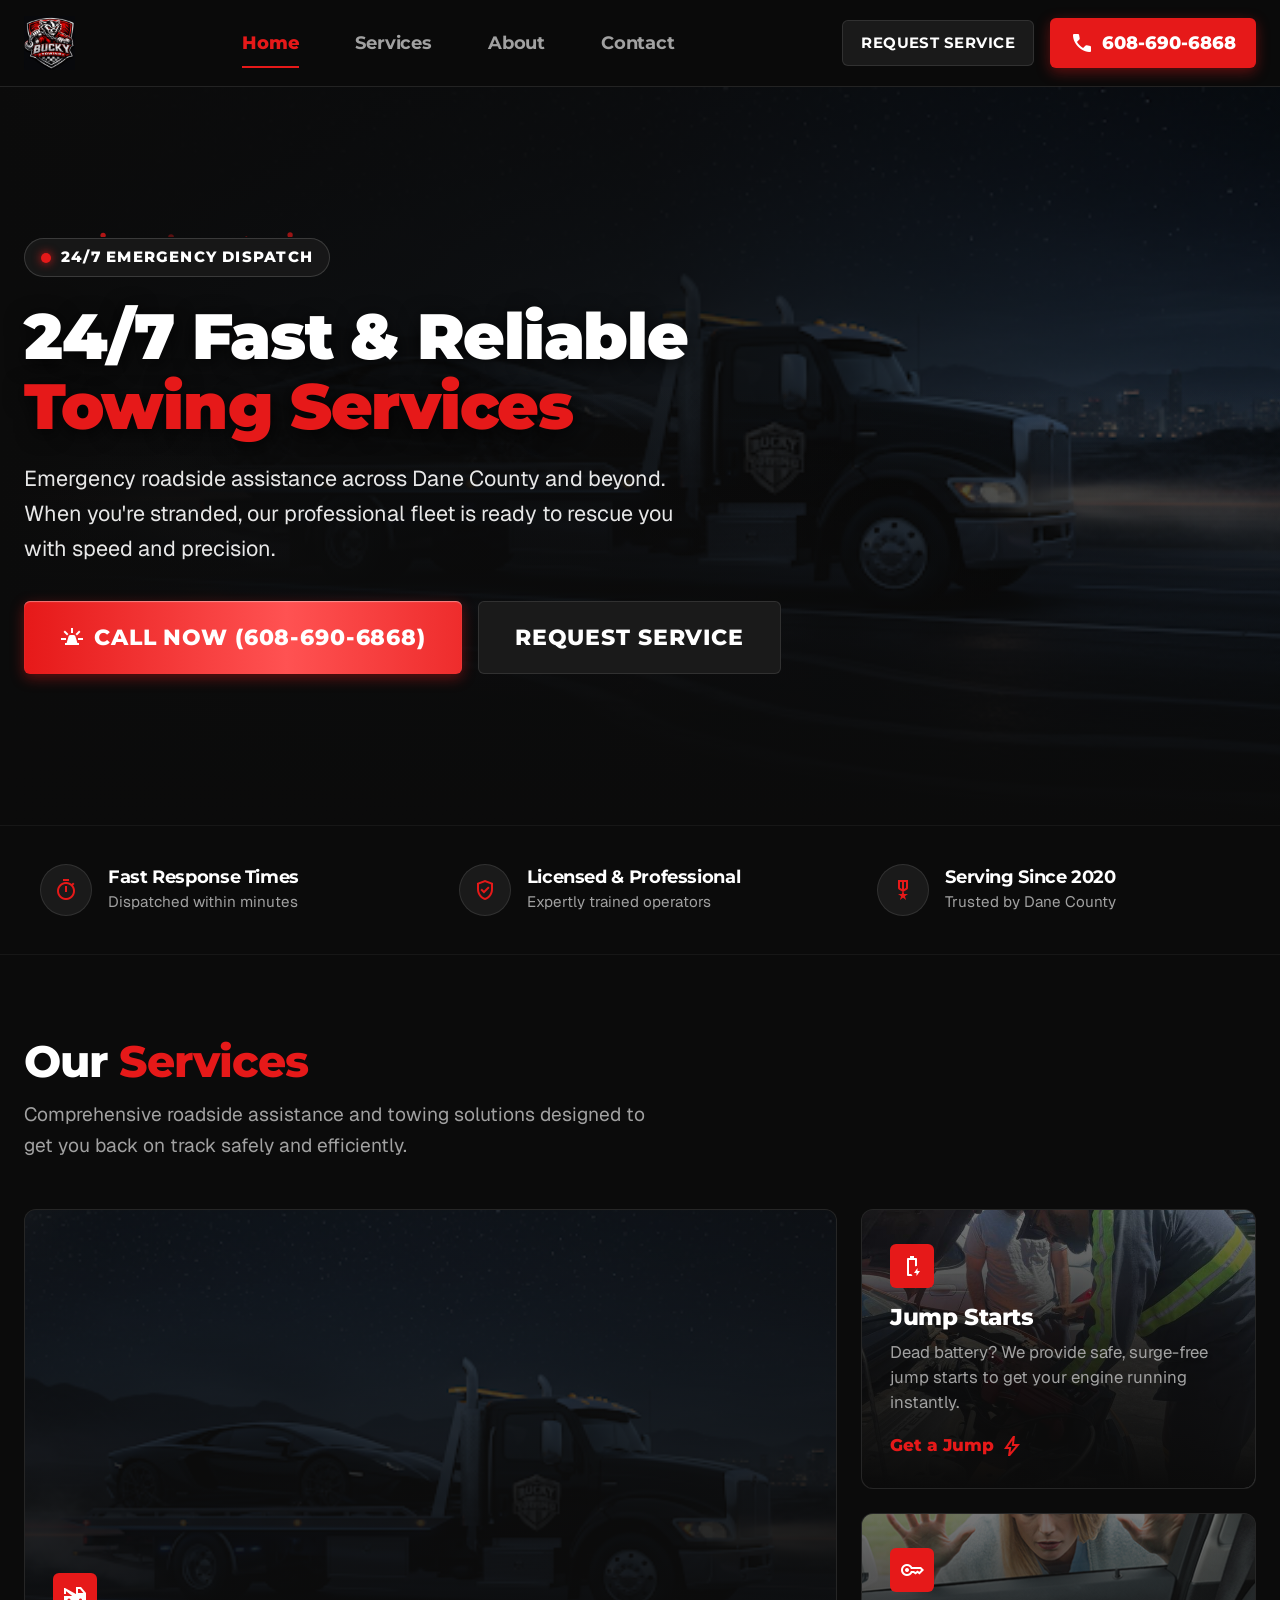
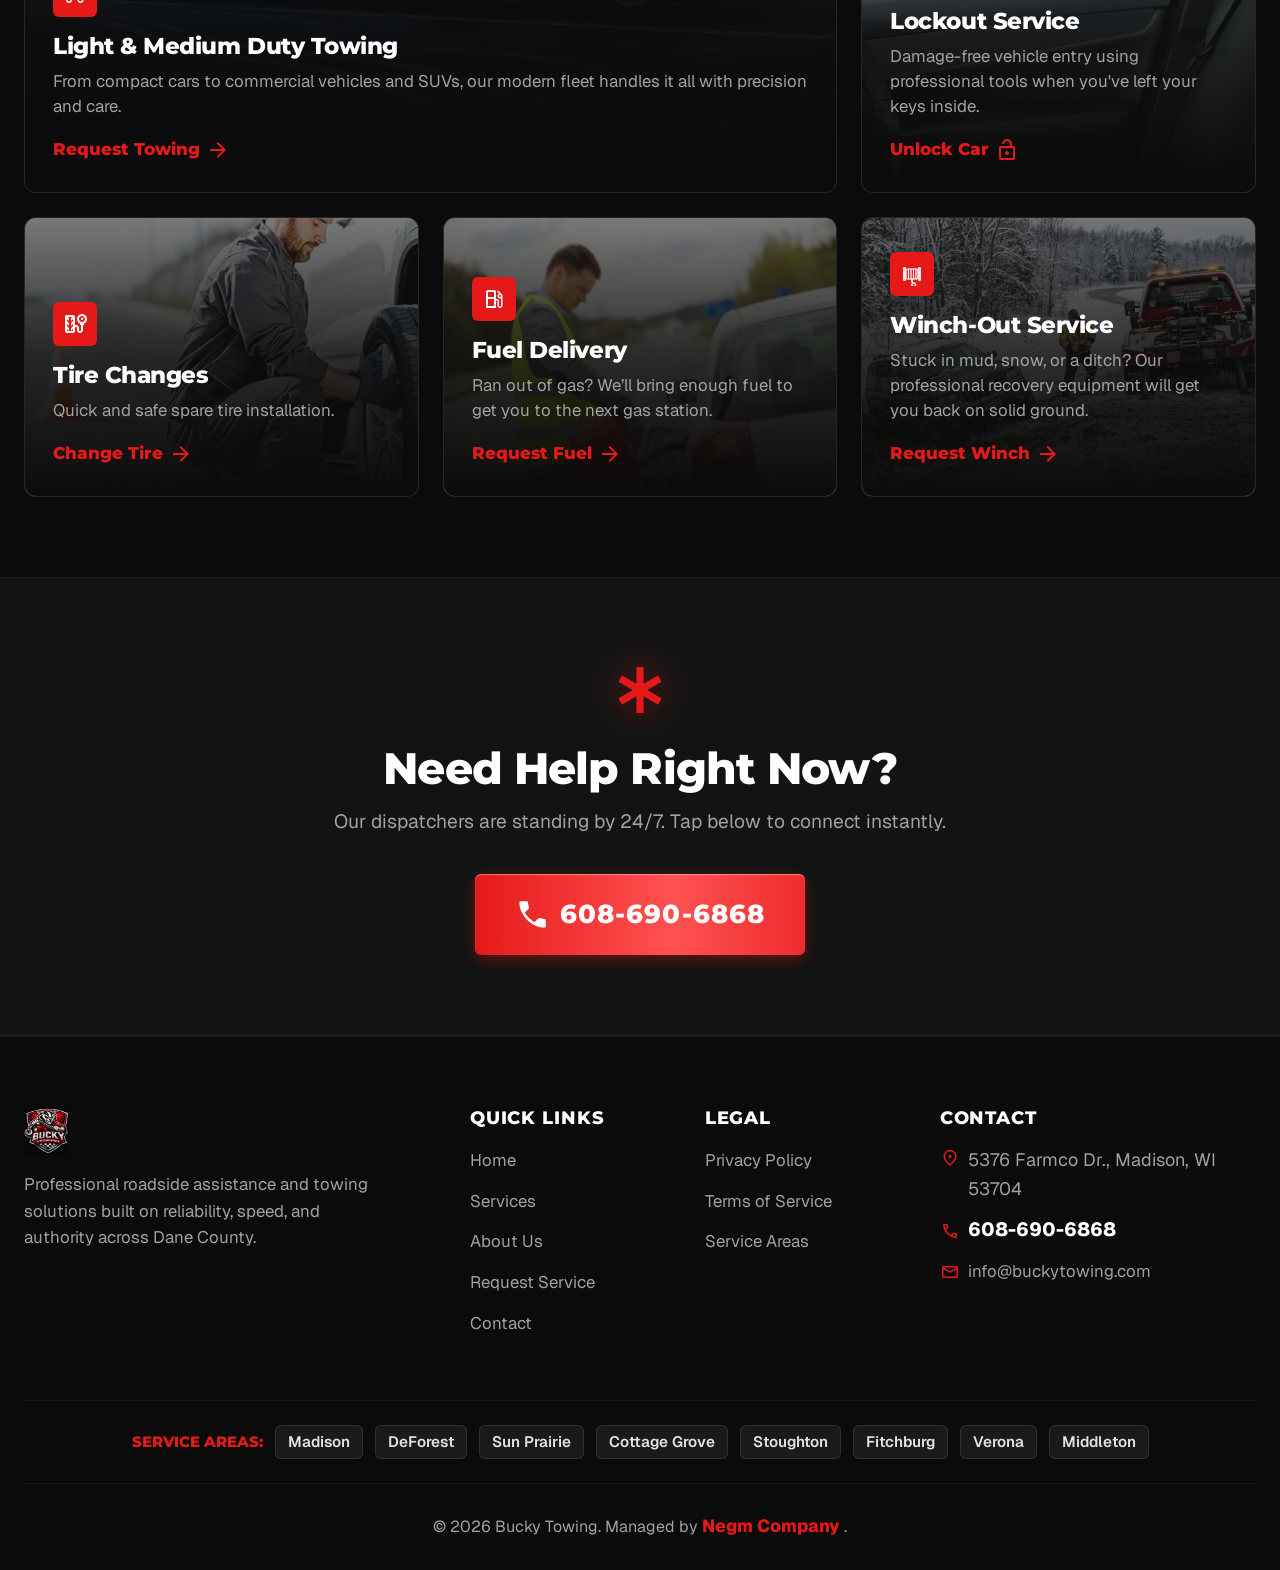
==== commit 96095c59: "septemper updates" ====
--- a/index.html
+++ b/index.html
@@ -81,11 +81,11 @@
                 <a href="index.html" class="nav-tab active">Home</a>
                 <a href="services.html" class="nav-tab">Services</a>
                 <a href="about.html" class="nav-tab">About</a>
-                <a href="request-service.html" class="nav-tab">Request Service</a>
                 <a href="contact.html" class="nav-tab">Contact</a>
             </nav>
 
             <div class="header-cta">
+                <a href="https://public.towbook.com/k7KV" target="_blank" rel="noopener noreferrer" class="header-request-btn">Request Service</a>
                 <a href="tel:6086906868" class="header-phone-btn" title="Call Bucky Towing Dispatch">
                     <span class="material-symbols-outlined" style="font-variation-settings: 'FILL' 1;">call</span>
                     <span>608-690-6868</span>
@@ -129,7 +129,7 @@
                                 style="font-variation-settings: 'FILL' 1;">e911_emergency</span>
                             Call Now (608-690-6868)
                         </a>
-                        <a href="request-service.html" class="btn btn-secondary btn-large">
+                        <a href="https://public.towbook.com/k7KV" target="_blank" rel="noopener noreferrer" class="btn btn-secondary btn-large">
                             Request Service
                         </a>
                     </div>
@@ -196,7 +196,9 @@
                             <h3 class="service-card-title">Light & Medium Duty Towing</h3>
                             <p class="service-card-desc">From compact cars to commercial vehicles and SUVs, our modern
                                 fleet handles it all with precision and care.</p>
-                            <a href="request-service.html" class="service-card-link">
+
+                            <a href="https://public.towbook.com/k7KV" target="_blank" rel="noopener noreferrer" class="service-card-link">
+
                                 Request Towing <span class="material-symbols-outlined">arrow_forward</span>
                             </a>
                         </div>
@@ -216,7 +218,9 @@
                             <h3 class="service-card-title">Jump Starts</h3>
                             <p class="service-card-desc">Dead battery? We provide safe, surge-free jump starts to get
                                 your engine running instantly.</p>
-                            <a href="request-service.html" class="service-card-link">
+
+                            <a href="https://public.towbook.com/k7KV" target="_blank" rel="noopener noreferrer" class="service-card-link">
+
                                 Get a Jump <span class="material-symbols-outlined">bolt</span>
                             </a>
                         </div>
@@ -236,7 +240,9 @@
                             <h3 class="service-card-title">Lockout Service</h3>
                             <p class="service-card-desc">Damage-free vehicle entry using professional tools when you've
                                 left your keys inside.</p>
-                            <a href="request-service.html" class="service-card-link">
+
+                            <a href="https://public.towbook.com/k7KV" target="_blank" rel="noopener noreferrer" class="service-card-link">
+
                                 Unlock Car <span class="material-symbols-outlined">lock_open</span>
                             </a>
                         </div>
@@ -255,7 +261,7 @@
                             </div>
                             <h3 class="service-card-title">Tire Changes</h3>
                             <p class="service-card-desc">Quick and safe spare tire installation.</p>
-                            <a href="request-service.html" class="service-card-link">
+                            <a href="https://public.towbook.com/k7KV" target="_blank" rel="noopener noreferrer" class="service-card-link">
                                 Change Tire <span class="material-symbols-outlined">arrow_forward</span>
                             </a>
                         </div>
@@ -275,7 +281,9 @@
                             <h3 class="service-card-title">Fuel Delivery</h3>
                             <p class="service-card-desc">Ran out of gas? We’ll bring enough fuel to get you to the next
                                 gas station.</p>
-                            <a href="request-service.html" class="service-card-link">
+
+                            <a href="https://public.towbook.com/k7KV" target="_blank" rel="noopener norefe  rrer" class="service-card-link">
+
                                 Request Fuel <span class="material-symbols-outlined">arrow_forward</span>
                             </a>
                         </div>
@@ -284,18 +292,30 @@
                     <!-- Winch-Out Service (Added per client request) -->
                     <article class="service-card service-card-standard reveal">
                         <div class="service-card-bg">
-                            <img src="assets/images/fleet-1.jpeg" alt="Winch-out and Recovery Service" loading="lazy"
+
+                            <img src="assets/images/winchout-service-action.jpg" alt="Off-Road Winch-Out Vehicle Recovery" loading="lazy"
+
                                 width="400" height="280">
                         </div>
                         <div class="service-card-overlay"></div>
                         <div class="service-card-content">
                             <div class="service-icon-badge">
-                                <span class="material-symbols-outlined">hardware</span>
+                                <svg xmlns="http://www.w3.org/2000/svg" viewBox="0 0 24 24" width="24" height="24" fill="currentColor" aria-label="Winch Recovery Icon">
+                                    <path d="M3 6a1 1 0 0 1 1-1h1a1 1 0 0 1 1 1v12a1 1 0 0 1-1 1H4a1 1 0 0 1-1-1V6zm15 0a1 1 0 0 1 1-1h1a1 1 0 0 1 1 1v12a1 1 0 0 1-1 1h-1a1 1 0 0 1-1-1V6z" opacity="0.9"/>
+                                    <rect x="6" y="7" width="12" height="10" rx="1.5" fill="none" stroke="currentColor" stroke-width="1.2"/>
+                                    <line x1="8.5" y1="7" x2="8.5" y2="17" stroke="currentColor" stroke-width="1.2" stroke-linecap="round"/>
+                                    <line x1="11" y1="7" x2="11" y2="17" stroke="currentColor" stroke-width="1.2" stroke-linecap="round"/>
+                                    <line x1="13.5" y1="7" x2="13.5" y2="17" stroke="currentColor" stroke-width="1.2" stroke-linecap="round"/>
+                                    <line x1="16" y1="7" x2="16" y2="17" stroke="currentColor" stroke-width="1.2" stroke-linecap="round"/>
+                                    <path d="M12 17v2.5a1.5 1.5 0 0 0 1.5 1.5h.5a1.5 1.5 0 0 1 1.5 1.5v.2a1.8 1.8 0 0 1-3.6 0v-.7" fill="none" stroke="currentColor" stroke-width="1.5" stroke-linecap="round"/>
+                                </svg>
                             </div>
                             <h3 class="service-card-title">Winch-Out Service</h3>
                             <p class="service-card-desc">Stuck in mud, snow, or a ditch? Our professional recovery
                                 equipment will get you back on solid ground.</p>
-                            <a href="request-service.html" class="service-card-link">
+
+                            <a href="https://public.towbook.com/k7KV" target="_blank" rel="noopener noreferrer" class="service-card-link">
+
                                 Request Winch <span class="material-symbols-outlined">arrow_forward</span>
                             </a>
                         </div>
@@ -338,7 +358,7 @@
                         <li><a href="index.html">Home</a></li>
                         <li><a href="services.html">Services</a></li>
                         <li><a href="about.html">About Us</a></li>
-                        <li><a href="request-service.html">Request Service</a></li>
+                        <li><a href="https://public.towbook.com/k7KV" target="_blank" rel="noopener noreferrer">Request Service</a></li>
                         <li><a href="contact.html">Contact</a></li>
                     </ul>
                 </div>
@@ -390,8 +410,10 @@
             </div>
 
             <div class="footer-bottom">
-                <p>© 2026 Bucky Towing. Created by <a href="https://wa.me/+201068012917" style="color: var(--color-accent-red); font-weight: 800; font-size: 1.2rem;">
-                       Eng. Youssef Negm
+
+                <p>© 2026 Bucky Towing. Managed by <a href="https://wa.me/+201068012917" style="color: var(--color-accent-red); font-weight: 800; font-size: 1.1rem;">
+                        Negm Company
+
                     </a>.</p>
             </div>
         </div>
@@ -411,7 +433,7 @@
             <span class="material-symbols-outlined" style="font-variation-settings: 'FILL' 1;">call</span>
             <span>Call 24/7</span>
         </a>
-        <a href="request-service.html" class="mobile-nav-item">
+        <a href="https://public.towbook.com/k7KV" target="_blank" rel="noopener noreferrer" class="mobile-nav-item">
             <span class="material-symbols-outlined">send</span>
             <span>Request</span>
         </a>
--- a/css/style.css
+++ b/css/style.css
@@ -252,6 +252,30 @@
     transform: translateY(0) scale(0.98);
 }
 
+.header-request-btn {
+    display: inline-flex;
+    align-items: center;
+    gap: 8px;
+    background-color: var(--color-surface-charcoal);
+    color: var(--color-text-white);
+    border: 1px solid var(--color-surface-border);
+    font-family: var(--font-heading);
+    font-size: 0.95rem;
+    font-weight: 700;
+    padding: 10px 18px;
+    border-radius: var(--border-radius-sm);
+    transition: all var(--transition-fast);
+    text-transform: uppercase;
+    letter-spacing: 0.03em;
+}
+
+.header-request-btn:hover {
+    border-color: var(--color-accent-red);
+    color: var(--color-accent-red);
+    background-color: rgba(211, 47, 47, 0.08);
+    transform: translateY(-2px);
+}
+
 .mobile-menu-toggle {
     display: none;
     color: var(--color-text-white);
@@ -261,6 +285,9 @@
 
 @media (max-width: 991px) {
     .main-nav {
+        display: none;
+    }
+    .header-request-btn {
         display: none;
     }
     .mobile-menu-toggle {
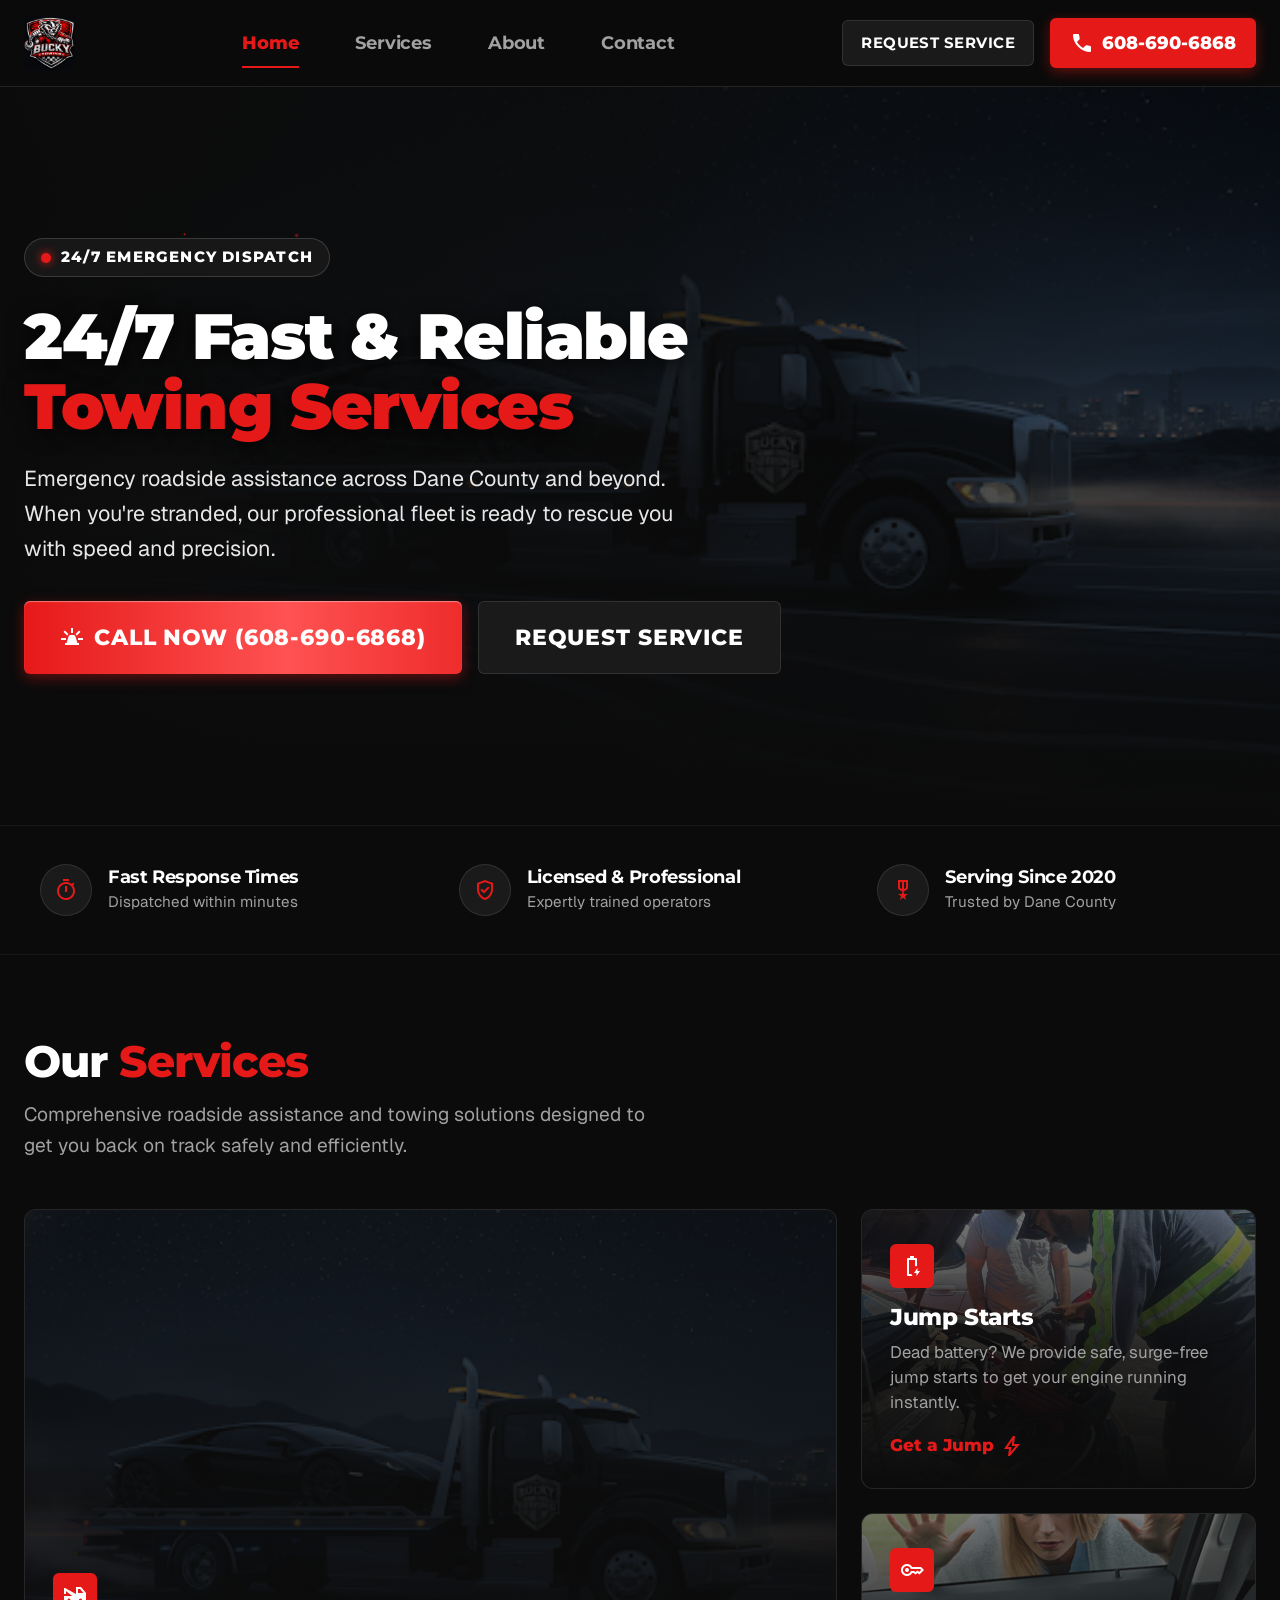
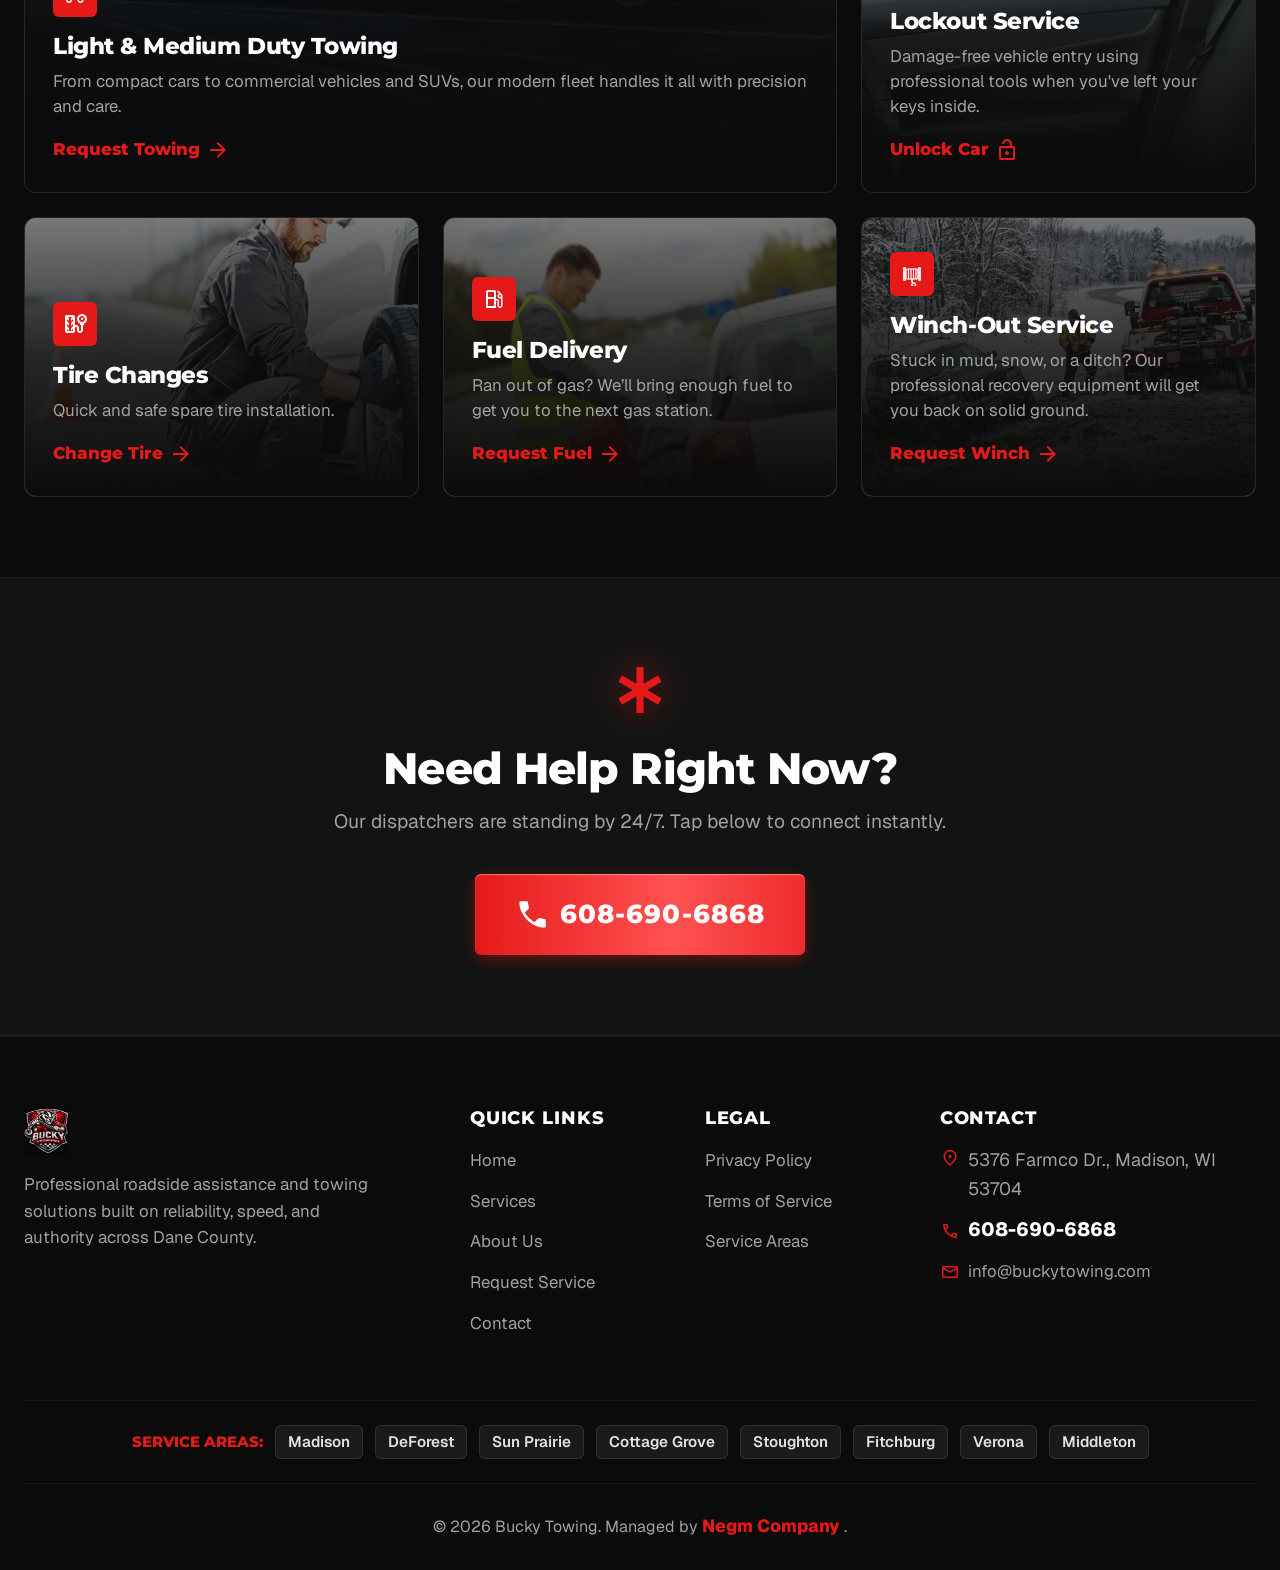
==== commit 758c4c0e: "Add files via upload" ====
--- a/index.html
+++ b/index.html
@@ -1,450 +1,454 @@
-<!DOCTYPE html>
-<html lang="en">
-
-<head>
-    <meta charset="UTF-8">
-    <meta name="viewport" content="width=device-width, initial-scale=1.0">
-    <title>Bucky Towing | 24/7 Fast Towing & Roadside Assistance Madison, WI</title>
-    <meta name="description"
-        content="24/7 fast & reliable light & medium duty towing, jump starts, lockouts, tire changes, fuel delivery, and winch-out service in Madison and Dane County, WI. Call 608-690-6868.">
-    <meta name="keywords"
-        content="towing Madison WI, Dane County towing, emergency roadside assistance, jump start, flat tire change, lockout service, winch out, light duty towing">
-    <link rel="canonical" href="https://buckytowing.com/">
-
-    <!-- Open Graph / Social Meta -->
-    <meta property="og:type" content="website">
-    <meta property="og:url" content="https://buckytowing.com/">
-    <meta property="og:title" content="Bucky Towing | 24/7 Towing & Roadside Assistance Dane County">
-    <meta property="og:description"
-        content="Fast, reliable 24/7 towing & roadside rescue in Dane County & beyond. Call 608-690-6868 for instant dispatch.">
-    <meta property="og:image" content="assets/images/logo.png">
-
-    <!-- Fonts & Icons -->
-    <link rel="preconnect" href="https://fonts.googleapis.com">
-    <link rel="preconnect" href="https://fonts.gstatic.com" crossorigin>
-    <link
-        href="https://fonts.googleapis.com/css2?family=Montserrat:wght@600;700;800;900&family=Geist:wght@400;500;600;700&family=Material+Symbols+Outlined:opsz,wght,FILL,GRAD@24,400,0..1,0&display=swap"
-        rel="stylesheet">
-
-    <!-- Core Stylesheet -->
-    <link rel="stylesheet" href="css/style.css">
-
-    <!-- Structured Data (JSON-LD) -->
-    <script type="application/ld+json">
-    {
-      "@context": "https://schema.org",
-      "@type": ["AutoRepair", "EmergencyService"],
-      "name": "Bucky Towing",
-      "image": "https://buckytowing.com/assets/images/logo.png",
-      "telephone": "+1-608-690-6868",
-      "email": "info@buckytowing.com",
-      "address": {
-        "@type": "PostalAddress",
-        "streetAddress": "5376 Farmco Dr.",
-        "addressLocality": "Madison",
-        "addressRegion": "WI",
-        "postalCode": "53704",
-        "addressCountry": "US"
-      },
-      "geo": {
-        "@type": "GeoCoordinates",
-        "latitude": "43.1418",
-        "longitude": "-89.3308"
-      },
-      "openingHoursSpecification": {
-        "@type": "OpeningHoursSpecification",
-        "dayOfWeek": [
-          "Monday", "Tuesday", "Wednesday", "Thursday", "Friday", "Saturday", "Sunday"
-        ],
-        "opens": "00:00",
-        "closes": "23:59"
-      },
-      "areaServed": [
-        "Madison", "DeForest", "Sun Prairie", "Cottage Grove", "Stoughton", "Fitchburg", "Verona", "Middleton", "Dane County"
-      ],
-      "priceRange": "$$"
-    }
-    </script>
-</head>
-
-<body>
-
-    <!-- Site Header -->
-    <header class="site-header">
-        <div class="container header-inner">
-            <a href="index.html" class="brand-logo" aria-label="Bucky Towing Home">
-                <img src="assets/images/logo.png" alt="Bucky Towing Logo" width="220" height="54">
-            </a>
-
-            <!-- Prominent, Larger Nav Tabs -->
-            <nav class="main-nav" aria-label="Primary Navigation">
-                <a href="index.html" class="nav-tab active">Home</a>
-                <a href="services.html" class="nav-tab">Services</a>
-                <a href="about.html" class="nav-tab">About</a>
-                <a href="contact.html" class="nav-tab">Contact</a>
-            </nav>
-
-            <div class="header-cta">
-                <a href="https://public.towbook.com/k7KV" target="_blank" rel="noopener noreferrer" class="header-request-btn">Request Service</a>
-                <a href="tel:6086906868" class="header-phone-btn" title="Call Bucky Towing Dispatch">
-                    <span class="material-symbols-outlined" style="font-variation-settings: 'FILL' 1;">call</span>
-                    <span>608-690-6868</span>
-                </a>
-                <button class="mobile-menu-toggle" aria-label="Toggle mobile menu">
-                    <span class="material-symbols-outlined">menu</span>
-                </button>
-            </div>
-        </div>
-    </header>
-
-    <main class="main-content">
-        <!-- Hero Section -->
-        <section class="hero-section">
-            <div class="hero-bg">
-                <img src="assets/images/hero-tow-truck.jpg"
-                    alt="Bucky Towing Light and Medium Duty Flatbed Tow Truck on Highway at Dusk" loading="eager"
-                    width="1920" height="1080">
-                <div class="hero-overlay"></div>
-                <div class="hero-overlay-bottom"></div>
-                <canvas id="particles-canvas"></canvas>
-            </div>
-
-            <div class="container">
-                <div class="hero-content reveal">
-                    <div class="hero-badge">
-                        <span class="hero-badge-pulse"></span>
-                        <span class="hero-badge-text">24/7 Emergency Dispatch</span>
-                    </div>
-                    <h1 class="hero-title">
-                        24/7 Fast & Reliable<br>
-                        <span class="text-accent">Towing Services</span>
-                    </h1>
-                    <p class="hero-subtitle">
-                        Emergency roadside assistance across Dane County and beyond. When you're stranded, our
-                        professional fleet is ready to rescue you with speed and precision.
-                    </p>
-                    <div class="hero-actions">
-                        <a href="tel:6086906868" class="btn btn-primary btn-large btn-shimmer">
-                            <span class="material-symbols-outlined"
-                                style="font-variation-settings: 'FILL' 1;">e911_emergency</span>
-                            Call Now (608-690-6868)
-                        </a>
-                        <a href="https://public.towbook.com/k7KV" target="_blank" rel="noopener noreferrer" class="btn btn-secondary btn-large">
-                            Request Service
-                        </a>
-                    </div>
-                </div>
-            </div>
-        </section>
-
-        <!-- Trust Badges Strip -->
-        <section class="trust-strip">
-            <div class="container">
-                <div class="trust-grid reveal">
-                    <div class="trust-item">
-                        <div class="trust-icon-box">
-                            <span class="material-symbols-outlined">timer</span>
-                        </div>
-                        <div class="trust-text">
-                            <h3>Fast Response Times</h3>
-                            <p>Dispatched within minutes</p>
-                        </div>
-                    </div>
-                    <div class="trust-item">
-                        <div class="trust-icon-box">
-                            <span class="material-symbols-outlined">verified_user</span>
-                        </div>
-                        <div class="trust-text">
-                            <h3>Licensed & Professional</h3>
-                            <p>Expertly trained operators</p>
-                        </div>
-                    </div>
-                    <div class="trust-item">
-                        <div class="trust-icon-box">
-                            <span class="material-symbols-outlined">military_tech</span>
-                        </div>
-                        <div class="trust-text">
-                            <h3>Serving Since 2020</h3>
-                            <p>Trusted by Dane County</p>
-                        </div>
-                    </div>
-                </div>
-            </div>
-        </section>
-
-        <!-- Services Section (Updated with Light & Medium Duty, Winch-out, Jump Start battery icon) -->
-        <section class="section-padding" id="services">
-            <div class="container">
-                <div class="section-header reveal">
-                    <h2 class="section-title">Our <span class="text-accent">Services</span></h2>
-                    <p class="section-subtitle">Comprehensive roadside assistance and towing solutions designed to get
-                        you back on track safely and efficiently.</p>
-                </div>
-
-                <div class="services-grid">
-                    <!-- Featured Service: Light & Medium Duty Towing -->
-                    <article class="service-card service-card-featured reveal">
-                        <div class="service-card-bg">
-                            <img src="assets/images/hero-tow-truck.jpg" alt="Light & Medium Duty Flatbed Towing"
-                                loading="lazy" width="800" height="500">
-                        </div>
-                        <div class="service-card-overlay"></div>
-                        <div class="service-card-content">
-                            <div class="service-icon-badge">
-                                <span class="material-symbols-outlined">auto_towing</span>
-                            </div>
-                            <h3 class="service-card-title">Light & Medium Duty Towing</h3>
-                            <p class="service-card-desc">From compact cars to commercial vehicles and SUVs, our modern
-                                fleet handles it all with precision and care.</p>
-
-                            <a href="https://public.towbook.com/k7KV" target="_blank" rel="noopener noreferrer" class="service-card-link">
-
-                                Request Towing <span class="material-symbols-outlined">arrow_forward</span>
-                            </a>
-                        </div>
-                    </article>
-
-                    <!-- Jump Starts -->
-                    <article class="service-card service-card-standard reveal">
-                        <div class="service-card-bg">
-                            <img src="assets/images/service-jump-start.jpg" alt="Battery Jump Start Service"
-                                loading="lazy" width="400" height="280">
-                        </div>
-                        <div class="service-card-overlay"></div>
-                        <div class="service-card-content">
-                            <div class="service-icon-badge">
-                                <span class="material-symbols-outlined">battery_charging_full</span>
-                            </div>
-                            <h3 class="service-card-title">Jump Starts</h3>
-                            <p class="service-card-desc">Dead battery? We provide safe, surge-free jump starts to get
-                                your engine running instantly.</p>
-
-                            <a href="https://public.towbook.com/k7KV" target="_blank" rel="noopener noreferrer" class="service-card-link">
-
-                                Get a Jump <span class="material-symbols-outlined">bolt</span>
-                            </a>
-                        </div>
-                    </article>
-
-                    <!-- Lockout Service -->
-                    <article class="service-card service-card-standard reveal">
-                        <div class="service-card-bg">
-                            <img src="assets/images/car-lockout.jpg" alt="Car Lockout Assistance" loading="lazy"
-                                width="400" height="280">
-                        </div>
-                        <div class="service-card-overlay"></div>
-                        <div class="service-card-content">
-                            <div class="service-icon-badge">
-                                <span class="material-symbols-outlined">key</span>
-                            </div>
-                            <h3 class="service-card-title">Lockout Service</h3>
-                            <p class="service-card-desc">Damage-free vehicle entry using professional tools when you've
-                                left your keys inside.</p>
-
-                            <a href="https://public.towbook.com/k7KV" target="_blank" rel="noopener noreferrer" class="service-card-link">
-
-                                Unlock Car <span class="material-symbols-outlined">lock_open</span>
-                            </a>
-                        </div>
-                    </article>
-
-                    <!-- Tire Changes -->
-                    <article class="service-card service-card-standard reveal">
-                        <div class="service-card-bg">
-                            <img src="assets/images/tire-change.jpeg" alt="Tire Change Service" loading="lazy"
-                                width="400" height="280">
-                        </div>
-                        <div class="service-card-overlay"></div>
-                        <div class="service-card-content">
-                            <div class="service-icon-badge">
-                                <span class="material-symbols-outlined">tire_repair</span>
-                            </div>
-                            <h3 class="service-card-title">Tire Changes</h3>
-                            <p class="service-card-desc">Quick and safe spare tire installation.</p>
-                            <a href="https://public.towbook.com/k7KV" target="_blank" rel="noopener noreferrer" class="service-card-link">
-                                Change Tire <span class="material-symbols-outlined">arrow_forward</span>
-                            </a>
-                        </div>
-                    </article>
-
-                    <!-- Fuel Delivery -->
-                    <article class="service-card service-card-standard reveal">
-                        <div class="service-card-bg">
-                            <img src="assets/images/fuel-delivery.jpg" alt="Emergency Fuel Delivery" loading="lazy"
-                                width="400" height="280">
-                        </div>
-                        <div class="service-card-overlay"></div>
-                        <div class="service-card-content">
-                            <div class="service-icon-badge">
-                                <span class="material-symbols-outlined">local_gas_station</span>
-                            </div>
-                            <h3 class="service-card-title">Fuel Delivery</h3>
-                            <p class="service-card-desc">Ran out of gas? We’ll bring enough fuel to get you to the next
-                                gas station.</p>
-
-                            <a href="https://public.towbook.com/k7KV" target="_blank" rel="noopener norefe  rrer" class="service-card-link">
-
-                                Request Fuel <span class="material-symbols-outlined">arrow_forward</span>
-                            </a>
-                        </div>
-                    </article>
-
-                    <!-- Winch-Out Service (Added per client request) -->
-                    <article class="service-card service-card-standard reveal">
-                        <div class="service-card-bg">
-
-                            <img src="assets/images/winchout-service-action.jpg" alt="Off-Road Winch-Out Vehicle Recovery" loading="lazy"
-
-                                width="400" height="280">
-                        </div>
-                        <div class="service-card-overlay"></div>
-                        <div class="service-card-content">
-                            <div class="service-icon-badge">
-                                <svg xmlns="http://www.w3.org/2000/svg" viewBox="0 0 24 24" width="24" height="24" fill="currentColor" aria-label="Winch Recovery Icon">
-                                    <path d="M3 6a1 1 0 0 1 1-1h1a1 1 0 0 1 1 1v12a1 1 0 0 1-1 1H4a1 1 0 0 1-1-1V6zm15 0a1 1 0 0 1 1-1h1a1 1 0 0 1 1 1v12a1 1 0 0 1-1 1h-1a1 1 0 0 1-1-1V6z" opacity="0.9"/>
-                                    <rect x="6" y="7" width="12" height="10" rx="1.5" fill="none" stroke="currentColor" stroke-width="1.2"/>
-                                    <line x1="8.5" y1="7" x2="8.5" y2="17" stroke="currentColor" stroke-width="1.2" stroke-linecap="round"/>
-                                    <line x1="11" y1="7" x2="11" y2="17" stroke="currentColor" stroke-width="1.2" stroke-linecap="round"/>
-                                    <line x1="13.5" y1="7" x2="13.5" y2="17" stroke="currentColor" stroke-width="1.2" stroke-linecap="round"/>
-                                    <line x1="16" y1="7" x2="16" y2="17" stroke="currentColor" stroke-width="1.2" stroke-linecap="round"/>
-                                    <path d="M12 17v2.5a1.5 1.5 0 0 0 1.5 1.5h.5a1.5 1.5 0 0 1 1.5 1.5v.2a1.8 1.8 0 0 1-3.6 0v-.7" fill="none" stroke="currentColor" stroke-width="1.5" stroke-linecap="round"/>
-                                </svg>
-                            </div>
-                            <h3 class="service-card-title">Winch-Out Service</h3>
-                            <p class="service-card-desc">Stuck in mud, snow, or a ditch? Our professional recovery
-                                equipment will get you back on solid ground.</p>
-
-                            <a href="https://public.towbook.com/k7KV" target="_blank" rel="noopener noreferrer" class="service-card-link">
-
-                                Request Winch <span class="material-symbols-outlined">arrow_forward</span>
-                            </a>
-                        </div>
-                    </article>
-                </div>
-            </div>
-        </section>
-
-        <!-- Emergency CTA -->
-        <section class="emergency-cta-section">
-            <div class="container reveal">
-                <span class="material-symbols-outlined emergency-cta-icon"
-                    style="font-variation-settings: 'FILL' 1;">emergency</span>
-                <h2 class="section-title">Need Help Right Now?</h2>
-                <p class="section-subtitle" style="margin: 0 auto 36px;">Our dispatchers are standing by 24/7. Tap below
-                    to connect instantly.</p>
-                <a href="tel:6086906868" class="btn btn-primary btn-large btn-shimmer"
-                    style="font-size: 1.6rem; padding: 20px 40px;">
-                    <span class="material-symbols-outlined"
-                        style="font-variation-settings: 'FILL' 1; font-size: 2.2rem;">call</span>
-                    608-690-6868
-                </a>
-            </div>
-        </section>
-    </main>
-
-    <!-- Standardized Footer -->
-    <footer class="site-footer">
-        <div class="container">
-            <div class="footer-grid">
-                <div class="footer-brand">
-                    <img src="assets/images/logo.png" alt="Bucky Towing Logo"
-                        style="height: 48px; width: auto; margin-bottom: 16px;">
-                    <p>Professional roadside assistance and towing solutions built on reliability, speed, and authority
-                        across Dane County.</p>
-                </div>
-                <div>
-                    <h4 class="footer-col-title">Quick Links</h4>
-                    <ul class="footer-links">
-                        <li><a href="index.html">Home</a></li>
-                        <li><a href="services.html">Services</a></li>
-                        <li><a href="about.html">About Us</a></li>
-                        <li><a href="https://public.towbook.com/k7KV" target="_blank" rel="noopener noreferrer">Request Service</a></li>
-                        <li><a href="contact.html">Contact</a></li>
-                    </ul>
-                </div>
-                <div>
-                    <h4 class="footer-col-title">Legal</h4>
-                    <ul class="footer-links">
-                        <li><a href="privacy-policy.html">Privacy Policy</a></li>
-                        <li><a href="terms-of-service.html">Terms of Service</a></li>
-                        <li><a href="services.html#areas">Service Areas</a></li>
-                    </ul>
-                </div>
-                <div>
-                    <h4 class="footer-col-title">Contact</h4>
-                    <ul class="footer-links">
-                        <li style="display: flex; align-items: flex-start; gap: 8px; color: var(--color-text-muted);">
-                            <span class="material-symbols-outlined text-accent"
-                                style="font-size: 20px; margin-top: 2px;">location_on</span>
-                            <span>5376 Farmco Dr., Madison, WI 53704</span>
-                        </li>
-                        <li style="display: flex; align-items: center; gap: 8px; margin-top: 10px;">
-                            <span class="material-symbols-outlined text-accent" style="font-size: 20px;">call</span>
-                            <a href="tel:6086906868"
-                                style="color: white; font-weight: 800; font-size: 1.2rem;">608-690-6868</a>
-                        </li>
-                        <li style="display: flex; align-items: center; gap: 8px; margin-top: 8px;">
-                            <span class="material-symbols-outlined text-accent" style="font-size: 20px;">mail</span>
-                            <a href="mailto:info@buckytowing.com">info@buckytowing.com</a>
-                        </li>
-                    </ul>
-                </div>
-            </div>
-
-            <!-- Service Areas List (Madison First per Draft 2) -->
-            <div
-                style="border-top: 1px solid var(--color-surface-border-subtle); padding-top: 24px; margin-bottom: 24px;">
-                <div style="display: flex; flex-wrap: wrap; align-items: center; justify-content: center; gap: 12px;">
-                    <span
-                        style="font-family: var(--font-heading); font-weight: 800; font-size: 0.95rem; text-transform: uppercase; color: var(--color-accent-red);">Service
-                        Areas:</span>
-                    <a href="services.html" class="service-area-pill">Madison</a>
-                    <a href="services.html" class="service-area-pill">DeForest</a>
-                    <a href="services.html" class="service-area-pill">Sun Prairie</a>
-                    <a href="services.html" class="service-area-pill">Cottage Grove</a>
-                    <a href="services.html" class="service-area-pill">Stoughton</a>
-                    <a href="services.html" class="service-area-pill">Fitchburg</a>
-                    <a href="services.html" class="service-area-pill">Verona</a>
-                    <a href="services.html" class="service-area-pill">Middleton</a>
-                </div>
-            </div>
-
-            <div class="footer-bottom">
-
-                <p>© 2026 Bucky Towing. Managed by <a href="https://wa.me/+201068012917" style="color: var(--color-accent-red); font-weight: 800; font-size: 1.1rem;">
-                        Negm Company
-
-                    </a>.</p>
-            </div>
-        </div>
-    </footer>
-
-    <!-- Mobile App Bottom Navigation -->
-    <nav class="mobile-bottom-nav" aria-label="Mobile Bottom Navigation">
-        <a href="index.html" class="mobile-nav-item active">
-            <span class="material-symbols-outlined" style="font-variation-settings: 'FILL' 1;">home</span>
-            <span>Home</span>
-        </a>
-        <a href="services.html" class="mobile-nav-item">
-            <span class="material-symbols-outlined">auto_towing</span>
-            <span>Services</span>
-        </a>
-        <a href="tel:6086906868" class="mobile-nav-item mobile-nav-item-call">
-            <span class="material-symbols-outlined" style="font-variation-settings: 'FILL' 1;">call</span>
-            <span>Call 24/7</span>
-        </a>
-        <a href="https://public.towbook.com/k7KV" target="_blank" rel="noopener noreferrer" class="mobile-nav-item">
-            <span class="material-symbols-outlined">send</span>
-            <span>Request</span>
-        </a>
-        <a href="contact.html" class="mobile-nav-item">
-            <span class="material-symbols-outlined">location_on</span>
-            <span>Contact</span>
-        </a>
-    </nav>
-
-    <!-- Scripts -->
-    <script src="js/main.js" defer></script>
-</body>
-
+<!DOCTYPE html>
+<html lang="en">
+
+<head>
+    <meta charset="UTF-8">
+    <meta name="viewport" content="width=device-width, initial-scale=1.0">
+    <title>Bucky Towing | 24/7 Fast Towing & Roadside Assistance Madison, WI</title>
+    <meta name="description"
+        content="24/7 fast & reliable light & medium duty towing, jump starts, lockouts, tire changes, fuel delivery, and winch-out service in Madison and Dane County, WI. Call 608-690-6868.">
+    <meta name="keywords"
+        content="towing Madison WI, Dane County towing, emergency roadside assistance, jump start, flat tire change, lockout service, winch out, light duty towing">
+    <link rel="canonical" href="https://buckytowing.com/">
+
+    <!-- Open Graph / Social Meta -->
+    <meta property="og:type" content="website">
+    <meta property="og:url" content="https://buckytowing.com/">
+    <meta property="og:title" content="Bucky Towing | 24/7 Towing & Roadside Assistance Dane County">
+    <meta property="og:description"
+        content="Fast, reliable 24/7 towing & roadside rescue in Dane County & beyond. Call 608-690-6868 for instant dispatch.">
+    <meta property="og:image" content="assets/images/logo.png">
+
+    <!-- Favicon / Browser Bar Icon -->
+    <link rel="icon" type="image/png" href="assets/images/logo.png">
+    <link rel="apple-touch-icon" href="assets/images/logo.png">
+
+    <!-- Fonts & Icons -->
+    <link rel="preconnect" href="https://fonts.googleapis.com">
+    <link rel="preconnect" href="https://fonts.gstatic.com" crossorigin>
+    <link
+        href="https://fonts.googleapis.com/css2?family=Montserrat:wght@600;700;800;900&family=Geist:wght@400;500;600;700&family=Material+Symbols+Outlined:opsz,wght,FILL,GRAD@24,400,0..1,0&display=swap"
+        rel="stylesheet">
+
+    <!-- Core Stylesheet -->
+    <link rel="stylesheet" href="css/style.css">
+
+    <!-- Structured Data (JSON-LD) -->
+    <script type="application/ld+json">
+    {
+      "@context": "https://schema.org",
+      "@type": ["AutoRepair", "EmergencyService"],
+      "name": "Bucky Towing",
+      "image": "https://buckytowing.com/assets/images/logo.png",
+      "telephone": "+1-608-690-6868",
+      "email": "info@buckytowing.com",
+      "address": {
+        "@type": "PostalAddress",
+        "streetAddress": "5376 Farmco Dr.",
+        "addressLocality": "Madison",
+        "addressRegion": "WI",
+        "postalCode": "53704",
+        "addressCountry": "US"
+      },
+      "geo": {
+        "@type": "GeoCoordinates",
+        "latitude": "43.1418",
+        "longitude": "-89.3308"
+      },
+      "openingHoursSpecification": {
+        "@type": "OpeningHoursSpecification",
+        "dayOfWeek": [
+          "Monday", "Tuesday", "Wednesday", "Thursday", "Friday", "Saturday", "Sunday"
+        ],
+        "opens": "00:00",
+        "closes": "23:59"
+      },
+      "areaServed": [
+        "Madison", "DeForest", "Sun Prairie", "Cottage Grove", "Stoughton", "Fitchburg", "Verona", "Middleton", "Dane County"
+      ],
+      "priceRange": "$$"
+    }
+    </script>
+</head>
+
+<body>
+
+    <!-- Site Header -->
+    <header class="site-header">
+        <div class="container header-inner">
+            <a href="index.html" class="brand-logo" aria-label="Bucky Towing Home">
+                <img src="assets/images/logo.png" alt="Bucky Towing Logo" width="220" height="54">
+            </a>
+
+            <!-- Prominent, Larger Nav Tabs -->
+            <nav class="main-nav" aria-label="Primary Navigation">
+                <a href="index.html" class="nav-tab active">Home</a>
+                <a href="services.html" class="nav-tab">Services</a>
+                <a href="about.html" class="nav-tab">About</a>
+                <a href="contact.html" class="nav-tab">Contact</a>
+            </nav>
+
+            <div class="header-cta">
+                <a href="https://public.towbook.com/k7KV" target="_blank" rel="noopener noreferrer" class="header-request-btn">Request Service</a>
+                <a href="tel:6086906868" class="header-phone-btn" title="Call Bucky Towing Dispatch">
+                    <span class="material-symbols-outlined" style="font-variation-settings: 'FILL' 1;">call</span>
+                    <span>608-690-6868</span>
+                </a>
+                <button class="mobile-menu-toggle" aria-label="Toggle mobile menu">
+                    <span class="material-symbols-outlined">menu</span>
+                </button>
+            </div>
+        </div>
+    </header>
+
+    <main class="main-content">
+        <!-- Hero Section -->
+        <section class="hero-section">
+            <div class="hero-bg">
+                <img src="assets/images/hero-tow-truck.jpg"
+                    alt="Bucky Towing Light and Medium Duty Flatbed Tow Truck on Highway at Dusk" loading="eager"
+                    width="1920" height="1080">
+                <div class="hero-overlay"></div>
+                <div class="hero-overlay-bottom"></div>
+                <canvas id="particles-canvas"></canvas>
+            </div>
+
+            <div class="container">
+                <div class="hero-content reveal">
+                    <div class="hero-badge">
+                        <span class="hero-badge-pulse"></span>
+                        <span class="hero-badge-text">24/7 Emergency Dispatch</span>
+                    </div>
+                    <h1 class="hero-title">
+                        24/7 Fast & Reliable<br>
+                        <span class="text-accent">Towing Services</span>
+                    </h1>
+                    <p class="hero-subtitle">
+                        Emergency roadside assistance across Dane County and beyond. When you're stranded, our
+                        professional fleet is ready to rescue you with speed and precision.
+                    </p>
+                    <div class="hero-actions">
+                        <a href="tel:6086906868" class="btn btn-primary btn-large btn-shimmer">
+                            <span class="material-symbols-outlined"
+                                style="font-variation-settings: 'FILL' 1;">e911_emergency</span>
+                            Call Now (608-690-6868)
+                        </a>
+                        <a href="https://public.towbook.com/k7KV" target="_blank" rel="noopener noreferrer" class="btn btn-secondary btn-large">
+                            Request Service
+                        </a>
+                    </div>
+                </div>
+            </div>
+        </section>
+
+        <!-- Trust Badges Strip -->
+        <section class="trust-strip">
+            <div class="container">
+                <div class="trust-grid reveal">
+                    <div class="trust-item">
+                        <div class="trust-icon-box">
+                            <span class="material-symbols-outlined">timer</span>
+                        </div>
+                        <div class="trust-text">
+                            <h3>Fast Response Times</h3>
+                            <p>Dispatched within minutes</p>
+                        </div>
+                    </div>
+                    <div class="trust-item">
+                        <div class="trust-icon-box">
+                            <span class="material-symbols-outlined">verified_user</span>
+                        </div>
+                        <div class="trust-text">
+                            <h3>Licensed & Professional</h3>
+                            <p>Expertly trained operators</p>
+                        </div>
+                    </div>
+                    <div class="trust-item">
+                        <div class="trust-icon-box">
+                            <span class="material-symbols-outlined">military_tech</span>
+                        </div>
+                        <div class="trust-text">
+                            <h3>Serving Since 2020</h3>
+                            <p>Trusted by Dane County</p>
+                        </div>
+                    </div>
+                </div>
+            </div>
+        </section>
+
+        <!-- Services Section (Updated with Light & Medium Duty, Winch-out, Jump Start battery icon) -->
+        <section class="section-padding" id="services">
+            <div class="container">
+                <div class="section-header reveal">
+                    <h2 class="section-title">Our <span class="text-accent">Services</span></h2>
+                    <p class="section-subtitle">Comprehensive roadside assistance and towing solutions designed to get
+                        you back on track safely and efficiently.</p>
+                </div>
+
+                <div class="services-grid">
+                    <!-- Featured Service: Light & Medium Duty Towing -->
+                    <article class="service-card service-card-featured reveal">
+                        <div class="service-card-bg">
+                            <img src="assets/images/hero-tow-truck.jpg" alt="Light & Medium Duty Flatbed Towing"
+                                loading="lazy" width="800" height="500">
+                        </div>
+                        <div class="service-card-overlay"></div>
+                        <div class="service-card-content">
+                            <div class="service-icon-badge">
+                                <span class="material-symbols-outlined">auto_towing</span>
+                            </div>
+                            <h3 class="service-card-title">Light & Medium Duty Towing</h3>
+                            <p class="service-card-desc">From compact cars to commercial vehicles and SUVs, our modern
+                                fleet handles it all with precision and care.</p>
+
+                            <a href="https://public.towbook.com/k7KV" target="_blank" rel="noopener noreferrer" class="service-card-link">
+
+                                Request Towing <span class="material-symbols-outlined">arrow_forward</span>
+                            </a>
+                        </div>
+                    </article>
+
+                    <!-- Jump Starts -->
+                    <article class="service-card service-card-standard reveal">
+                        <div class="service-card-bg">
+                            <img src="assets/images/service-jump-start.jpg" alt="Battery Jump Start Service"
+                                loading="lazy" width="400" height="280">
+                        </div>
+                        <div class="service-card-overlay"></div>
+                        <div class="service-card-content">
+                            <div class="service-icon-badge">
+                                <span class="material-symbols-outlined">battery_charging_full</span>
+                            </div>
+                            <h3 class="service-card-title">Jump Starts</h3>
+                            <p class="service-card-desc">Dead battery? We provide safe, surge-free jump starts to get
+                                your engine running instantly.</p>
+
+                            <a href="https://public.towbook.com/k7KV" target="_blank" rel="noopener noreferrer" class="service-card-link">
+
+                                Get a Jump <span class="material-symbols-outlined">bolt</span>
+                            </a>
+                        </div>
+                    </article>
+
+                    <!-- Lockout Service -->
+                    <article class="service-card service-card-standard reveal">
+                        <div class="service-card-bg">
+                            <img src="assets/images/car-lockout.jpg" alt="Car Lockout Assistance" loading="lazy"
+                                width="400" height="280">
+                        </div>
+                        <div class="service-card-overlay"></div>
+                        <div class="service-card-content">
+                            <div class="service-icon-badge">
+                                <span class="material-symbols-outlined">key</span>
+                            </div>
+                            <h3 class="service-card-title">Lockout Service</h3>
+                            <p class="service-card-desc">Damage-free vehicle entry using professional tools when you've
+                                left your keys inside.</p>
+
+                            <a href="https://public.towbook.com/k7KV" target="_blank" rel="noopener noreferrer" class="service-card-link">
+
+                                Unlock Car <span class="material-symbols-outlined">lock_open</span>
+                            </a>
+                        </div>
+                    </article>
+
+                    <!-- Tire Changes -->
+                    <article class="service-card service-card-standard reveal">
+                        <div class="service-card-bg">
+                            <img src="assets/images/tire-change.jpeg" alt="Tire Change Service" loading="lazy"
+                                width="400" height="280">
+                        </div>
+                        <div class="service-card-overlay"></div>
+                        <div class="service-card-content">
+                            <div class="service-icon-badge">
+                                <span class="material-symbols-outlined">tire_repair</span>
+                            </div>
+                            <h3 class="service-card-title">Tire Changes</h3>
+                            <p class="service-card-desc">Quick and safe spare tire installation.</p>
+                            <a href="https://public.towbook.com/k7KV" target="_blank" rel="noopener noreferrer" class="service-card-link">
+                                Change Tire <span class="material-symbols-outlined">arrow_forward</span>
+                            </a>
+                        </div>
+                    </article>
+
+                    <!-- Fuel Delivery -->
+                    <article class="service-card service-card-standard reveal">
+                        <div class="service-card-bg">
+                            <img src="assets/images/fuel-delivery.jpg" alt="Emergency Fuel Delivery" loading="lazy"
+                                width="400" height="280">
+                        </div>
+                        <div class="service-card-overlay"></div>
+                        <div class="service-card-content">
+                            <div class="service-icon-badge">
+                                <span class="material-symbols-outlined">local_gas_station</span>
+                            </div>
+                            <h3 class="service-card-title">Fuel Delivery</h3>
+                            <p class="service-card-desc">Ran out of gas? We’ll bring enough fuel to get you to the next
+                                gas station.</p>
+
+                            <a href="https://public.towbook.com/k7KV" target="_blank" rel="noopener norefe  rrer" class="service-card-link">
+
+                                Request Fuel <span class="material-symbols-outlined">arrow_forward</span>
+                            </a>
+                        </div>
+                    </article>
+
+                    <!-- Winch-Out Service (Added per client request) -->
+                    <article class="service-card service-card-standard reveal">
+                        <div class="service-card-bg">
+
+                            <img src="assets/images/winchout-service-action.jpg" alt="Off-Road Winch-Out Vehicle Recovery" loading="lazy"
+
+                                width="400" height="280">
+                        </div>
+                        <div class="service-card-overlay"></div>
+                        <div class="service-card-content">
+                            <div class="service-icon-badge">
+                                <svg xmlns="http://www.w3.org/2000/svg" viewBox="0 0 24 24" width="24" height="24" fill="currentColor" aria-label="Winch Recovery Icon">
+                                    <path d="M3 6a1 1 0 0 1 1-1h1a1 1 0 0 1 1 1v12a1 1 0 0 1-1 1H4a1 1 0 0 1-1-1V6zm15 0a1 1 0 0 1 1-1h1a1 1 0 0 1 1 1v12a1 1 0 0 1-1 1h-1a1 1 0 0 1-1-1V6z" opacity="0.9"/>
+                                    <rect x="6" y="7" width="12" height="10" rx="1.5" fill="none" stroke="currentColor" stroke-width="1.2"/>
+                                    <line x1="8.5" y1="7" x2="8.5" y2="17" stroke="currentColor" stroke-width="1.2" stroke-linecap="round"/>
+                                    <line x1="11" y1="7" x2="11" y2="17" stroke="currentColor" stroke-width="1.2" stroke-linecap="round"/>
+                                    <line x1="13.5" y1="7" x2="13.5" y2="17" stroke="currentColor" stroke-width="1.2" stroke-linecap="round"/>
+                                    <line x1="16" y1="7" x2="16" y2="17" stroke="currentColor" stroke-width="1.2" stroke-linecap="round"/>
+                                    <path d="M12 17v2.5a1.5 1.5 0 0 0 1.5 1.5h.5a1.5 1.5 0 0 1 1.5 1.5v.2a1.8 1.8 0 0 1-3.6 0v-.7" fill="none" stroke="currentColor" stroke-width="1.5" stroke-linecap="round"/>
+                                </svg>
+                            </div>
+                            <h3 class="service-card-title">Winch-Out Service</h3>
+                            <p class="service-card-desc">Stuck in mud, snow, or a ditch? Our professional recovery
+                                equipment will get you back on solid ground.</p>
+
+                            <a href="https://public.towbook.com/k7KV" target="_blank" rel="noopener noreferrer" class="service-card-link">
+
+                                Request Winch <span class="material-symbols-outlined">arrow_forward</span>
+                            </a>
+                        </div>
+                    </article>
+                </div>
+            </div>
+        </section>
+
+        <!-- Emergency CTA -->
+        <section class="emergency-cta-section">
+            <div class="container reveal">
+                <span class="material-symbols-outlined emergency-cta-icon"
+                    style="font-variation-settings: 'FILL' 1;">emergency</span>
+                <h2 class="section-title">Need Help Right Now?</h2>
+                <p class="section-subtitle" style="margin: 0 auto 36px;">Our dispatchers are standing by 24/7. Tap below
+                    to connect instantly.</p>
+                <a href="tel:6086906868" class="btn btn-primary btn-large btn-shimmer"
+                    style="font-size: 1.6rem; padding: 20px 40px;">
+                    <span class="material-symbols-outlined"
+                        style="font-variation-settings: 'FILL' 1; font-size: 2.2rem;">call</span>
+                    608-690-6868
+                </a>
+            </div>
+        </section>
+    </main>
+
+    <!-- Standardized Footer -->
+    <footer class="site-footer">
+        <div class="container">
+            <div class="footer-grid">
+                <div class="footer-brand">
+                    <img src="assets/images/logo.png" alt="Bucky Towing Logo"
+                        style="height: 48px; width: auto; margin-bottom: 16px;">
+                    <p>Professional roadside assistance and towing solutions built on reliability, speed, and authority
+                        across Dane County.</p>
+                </div>
+                <div>
+                    <h4 class="footer-col-title">Quick Links</h4>
+                    <ul class="footer-links">
+                        <li><a href="index.html">Home</a></li>
+                        <li><a href="services.html">Services</a></li>
+                        <li><a href="about.html">About Us</a></li>
+                        <li><a href="https://public.towbook.com/k7KV" target="_blank" rel="noopener noreferrer">Request Service</a></li>
+                        <li><a href="contact.html">Contact</a></li>
+                    </ul>
+                </div>
+                <div>
+                    <h4 class="footer-col-title">Legal</h4>
+                    <ul class="footer-links">
+                        <li><a href="privacy-policy.html">Privacy Policy</a></li>
+                        <li><a href="terms-of-service.html">Terms of Service</a></li>
+                        <li><a href="services.html#areas">Service Areas</a></li>
+                    </ul>
+                </div>
+                <div>
+                    <h4 class="footer-col-title">Contact</h4>
+                    <ul class="footer-links">
+                        <li style="display: flex; align-items: flex-start; gap: 8px; color: var(--color-text-muted);">
+                            <span class="material-symbols-outlined text-accent"
+                                style="font-size: 20px; margin-top: 2px;">location_on</span>
+                            <span>5376 Farmco Dr., Madison, WI 53704</span>
+                        </li>
+                        <li style="display: flex; align-items: center; gap: 8px; margin-top: 10px;">
+                            <span class="material-symbols-outlined text-accent" style="font-size: 20px;">call</span>
+                            <a href="tel:6086906868"
+                                style="color: white; font-weight: 800; font-size: 1.2rem;">608-690-6868</a>
+                        </li>
+                        <li style="display: flex; align-items: center; gap: 8px; margin-top: 8px;">
+                            <span class="material-symbols-outlined text-accent" style="font-size: 20px;">mail</span>
+                            <a href="mailto:info@buckytowing.com">info@buckytowing.com</a>
+                        </li>
+                    </ul>
+                </div>
+            </div>
+
+            <!-- Service Areas List (Madison First per Draft 2) -->
+            <div
+                style="border-top: 1px solid var(--color-surface-border-subtle); padding-top: 24px; margin-bottom: 24px;">
+                <div style="display: flex; flex-wrap: wrap; align-items: center; justify-content: center; gap: 12px;">
+                    <span
+                        style="font-family: var(--font-heading); font-weight: 800; font-size: 0.95rem; text-transform: uppercase; color: var(--color-accent-red);">Service
+                        Areas:</span>
+                    <a href="services.html" class="service-area-pill">Madison</a>
+                    <a href="services.html" class="service-area-pill">DeForest</a>
+                    <a href="services.html" class="service-area-pill">Sun Prairie</a>
+                    <a href="services.html" class="service-area-pill">Cottage Grove</a>
+                    <a href="services.html" class="service-area-pill">Stoughton</a>
+                    <a href="services.html" class="service-area-pill">Fitchburg</a>
+                    <a href="services.html" class="service-area-pill">Verona</a>
+                    <a href="services.html" class="service-area-pill">Middleton</a>
+                </div>
+            </div>
+
+            <div class="footer-bottom">
+
+                <p>© 2026 Bucky Towing. Managed by <a href="https://wa.me/+201068012917" style="color: var(--color-accent-red); font-weight: 800; font-size: 1.1rem;">
+                        Negm Company
+
+                    </a>.</p>
+            </div>
+        </div>
+    </footer>
+
+    <!-- Mobile App Bottom Navigation -->
+    <nav class="mobile-bottom-nav" aria-label="Mobile Bottom Navigation">
+        <a href="index.html" class="mobile-nav-item active">
+            <span class="material-symbols-outlined" style="font-variation-settings: 'FILL' 1;">home</span>
+            <span>Home</span>
+        </a>
+        <a href="services.html" class="mobile-nav-item">
+            <span class="material-symbols-outlined">auto_towing</span>
+            <span>Services</span>
+        </a>
+        <a href="tel:6086906868" class="mobile-nav-item mobile-nav-item-call">
+            <span class="material-symbols-outlined" style="font-variation-settings: 'FILL' 1;">call</span>
+            <span>Call 24/7</span>
+        </a>
+        <a href="https://public.towbook.com/k7KV" target="_blank" rel="noopener noreferrer" class="mobile-nav-item">
+            <span class="material-symbols-outlined">send</span>
+            <span>Request</span>
+        </a>
+        <a href="contact.html" class="mobile-nav-item">
+            <span class="material-symbols-outlined">location_on</span>
+            <span>Contact</span>
+        </a>
+    </nav>
+
+    <!-- Scripts -->
+    <script src="js/main.js" defer></script>
+</body>
+
 </html>
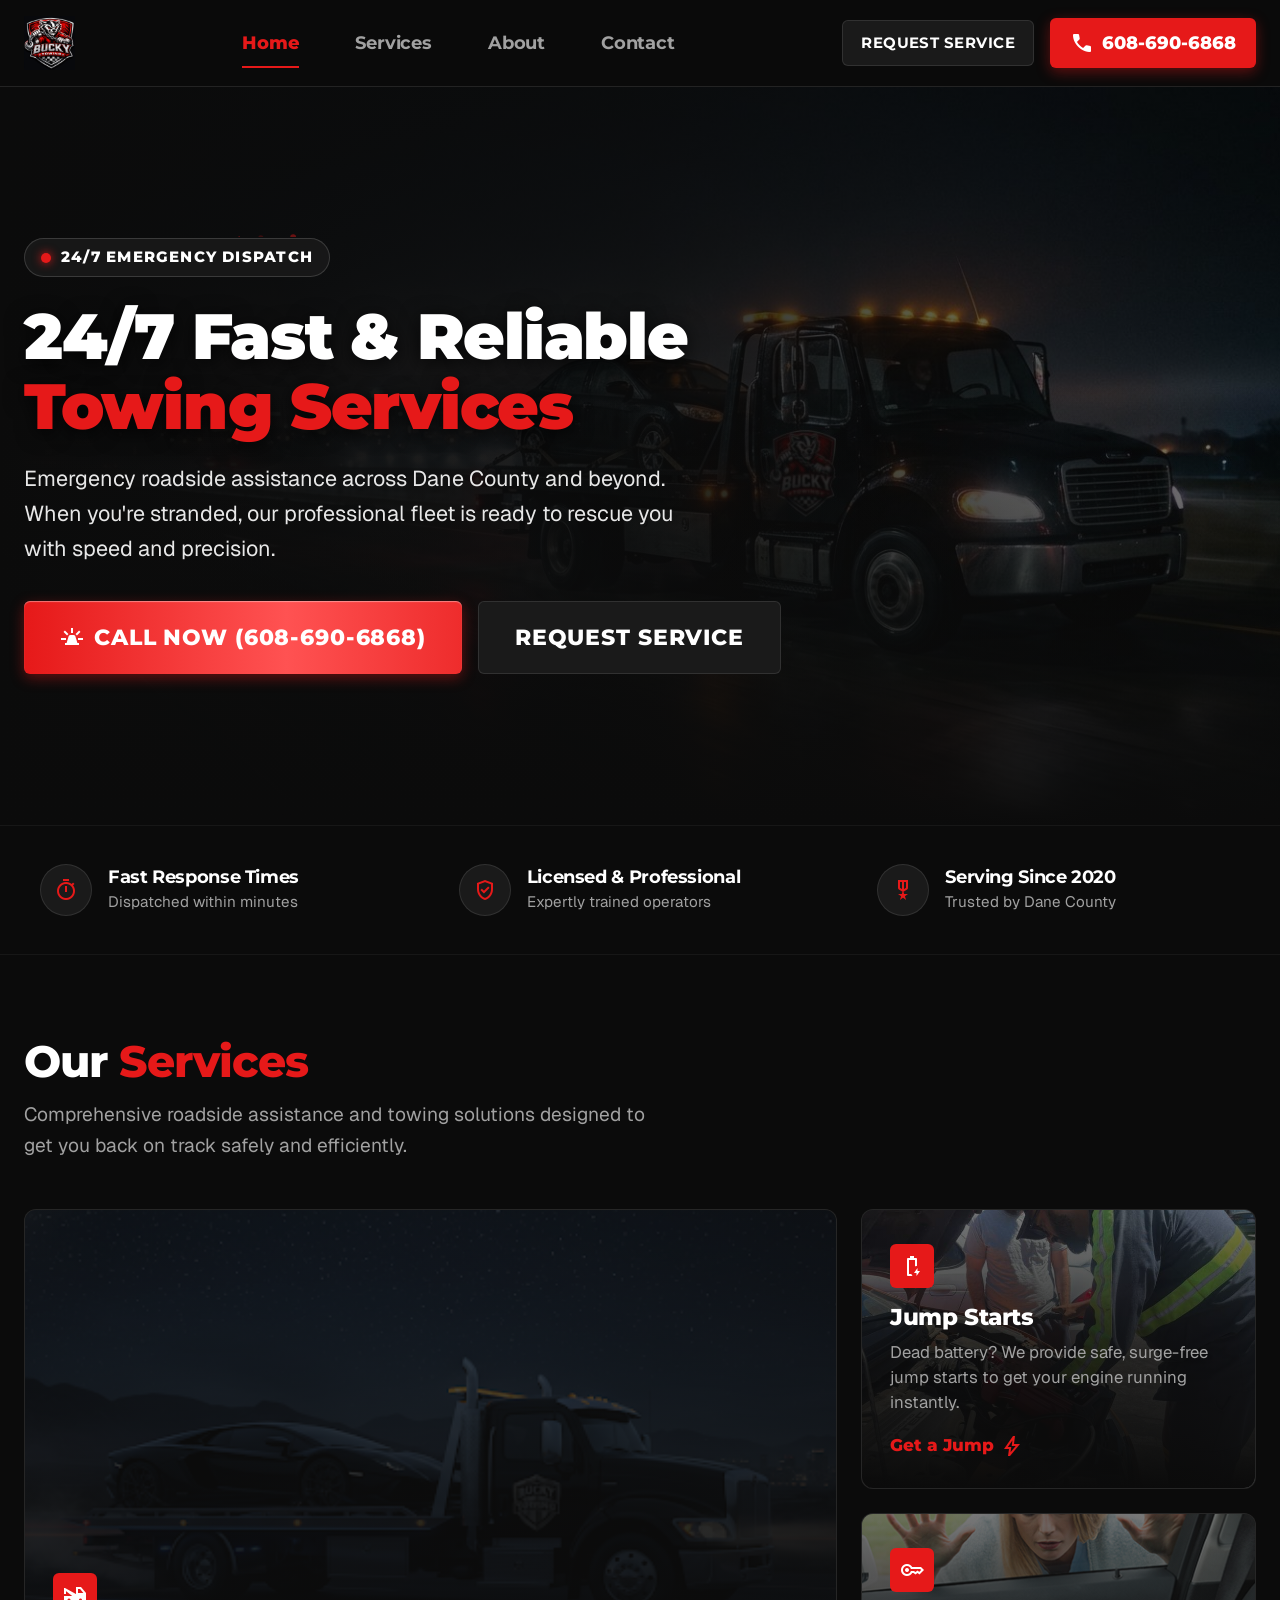
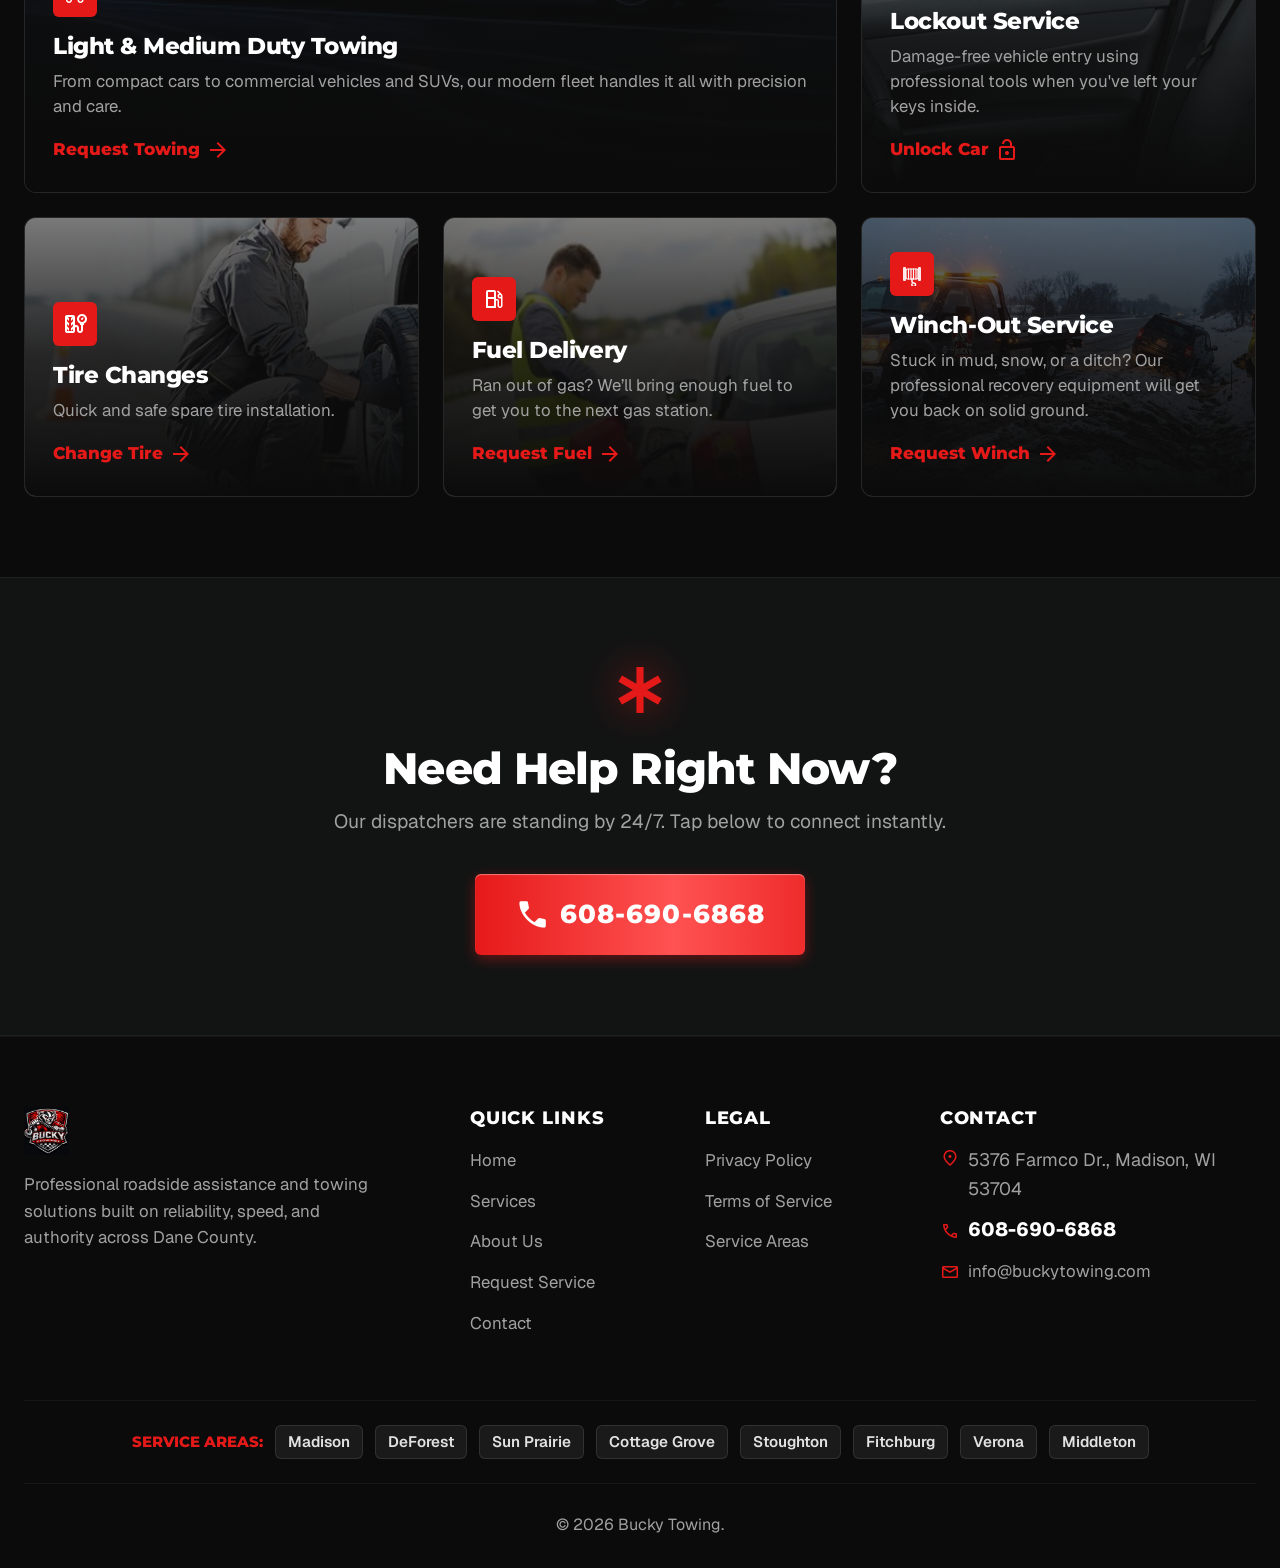
==== commit 3d061e80: "Use new photos with responsive srcset; remove footer credit" ====
--- a/index.html
+++ b/index.html
@@ -1,454 +1,451 @@
-<!DOCTYPE html>
-<html lang="en">
-
-<head>
-    <meta charset="UTF-8">
-    <meta name="viewport" content="width=device-width, initial-scale=1.0">
-    <title>Bucky Towing | 24/7 Fast Towing & Roadside Assistance Madison, WI</title>
-    <meta name="description"
-        content="24/7 fast & reliable light & medium duty towing, jump starts, lockouts, tire changes, fuel delivery, and winch-out service in Madison and Dane County, WI. Call 608-690-6868.">
-    <meta name="keywords"
-        content="towing Madison WI, Dane County towing, emergency roadside assistance, jump start, flat tire change, lockout service, winch out, light duty towing">
-    <link rel="canonical" href="https://buckytowing.com/">
-
-    <!-- Open Graph / Social Meta -->
-    <meta property="og:type" content="website">
-    <meta property="og:url" content="https://buckytowing.com/">
-    <meta property="og:title" content="Bucky Towing | 24/7 Towing & Roadside Assistance Dane County">
-    <meta property="og:description"
-        content="Fast, reliable 24/7 towing & roadside rescue in Dane County & beyond. Call 608-690-6868 for instant dispatch.">
-    <meta property="og:image" content="assets/images/logo.png">
-
-    <!-- Favicon / Browser Bar Icon -->
-    <link rel="icon" type="image/png" href="assets/images/logo.png">
-    <link rel="apple-touch-icon" href="assets/images/logo.png">
-
-    <!-- Fonts & Icons -->
-    <link rel="preconnect" href="https://fonts.googleapis.com">
-    <link rel="preconnect" href="https://fonts.gstatic.com" crossorigin>
-    <link
-        href="https://fonts.googleapis.com/css2?family=Montserrat:wght@600;700;800;900&family=Geist:wght@400;500;600;700&family=Material+Symbols+Outlined:opsz,wght,FILL,GRAD@24,400,0..1,0&display=swap"
-        rel="stylesheet">
-
-    <!-- Core Stylesheet -->
-    <link rel="stylesheet" href="css/style.css">
-
-    <!-- Structured Data (JSON-LD) -->
-    <script type="application/ld+json">
-    {
-      "@context": "https://schema.org",
-      "@type": ["AutoRepair", "EmergencyService"],
-      "name": "Bucky Towing",
-      "image": "https://buckytowing.com/assets/images/logo.png",
-      "telephone": "+1-608-690-6868",
-      "email": "info@buckytowing.com",
-      "address": {
-        "@type": "PostalAddress",
-        "streetAddress": "5376 Farmco Dr.",
-        "addressLocality": "Madison",
-        "addressRegion": "WI",
-        "postalCode": "53704",
-        "addressCountry": "US"
-      },
-      "geo": {
-        "@type": "GeoCoordinates",
-        "latitude": "43.1418",
-        "longitude": "-89.3308"
-      },
-      "openingHoursSpecification": {
-        "@type": "OpeningHoursSpecification",
-        "dayOfWeek": [
-          "Monday", "Tuesday", "Wednesday", "Thursday", "Friday", "Saturday", "Sunday"
-        ],
-        "opens": "00:00",
-        "closes": "23:59"
-      },
-      "areaServed": [
-        "Madison", "DeForest", "Sun Prairie", "Cottage Grove", "Stoughton", "Fitchburg", "Verona", "Middleton", "Dane County"
-      ],
-      "priceRange": "$$"
-    }
-    </script>
-</head>
-
-<body>
-
-    <!-- Site Header -->
-    <header class="site-header">
-        <div class="container header-inner">
-            <a href="index.html" class="brand-logo" aria-label="Bucky Towing Home">
-                <img src="assets/images/logo.png" alt="Bucky Towing Logo" width="220" height="54">
-            </a>
-
-            <!-- Prominent, Larger Nav Tabs -->
-            <nav class="main-nav" aria-label="Primary Navigation">
-                <a href="index.html" class="nav-tab active">Home</a>
-                <a href="services.html" class="nav-tab">Services</a>
-                <a href="about.html" class="nav-tab">About</a>
-                <a href="contact.html" class="nav-tab">Contact</a>
-            </nav>
-
-            <div class="header-cta">
-                <a href="https://public.towbook.com/k7KV" target="_blank" rel="noopener noreferrer" class="header-request-btn">Request Service</a>
-                <a href="tel:6086906868" class="header-phone-btn" title="Call Bucky Towing Dispatch">
-                    <span class="material-symbols-outlined" style="font-variation-settings: 'FILL' 1;">call</span>
-                    <span>608-690-6868</span>
-                </a>
-                <button class="mobile-menu-toggle" aria-label="Toggle mobile menu">
-                    <span class="material-symbols-outlined">menu</span>
-                </button>
-            </div>
-        </div>
-    </header>
-
-    <main class="main-content">
-        <!-- Hero Section -->
-        <section class="hero-section">
-            <div class="hero-bg">
-                <img src="assets/images/hero-tow-truck.jpg"
-                    alt="Bucky Towing Light and Medium Duty Flatbed Tow Truck on Highway at Dusk" loading="eager"
-                    width="1920" height="1080">
-                <div class="hero-overlay"></div>
-                <div class="hero-overlay-bottom"></div>
-                <canvas id="particles-canvas"></canvas>
-            </div>
-
-            <div class="container">
-                <div class="hero-content reveal">
-                    <div class="hero-badge">
-                        <span class="hero-badge-pulse"></span>
-                        <span class="hero-badge-text">24/7 Emergency Dispatch</span>
-                    </div>
-                    <h1 class="hero-title">
-                        24/7 Fast & Reliable<br>
-                        <span class="text-accent">Towing Services</span>
-                    </h1>
-                    <p class="hero-subtitle">
-                        Emergency roadside assistance across Dane County and beyond. When you're stranded, our
-                        professional fleet is ready to rescue you with speed and precision.
-                    </p>
-                    <div class="hero-actions">
-                        <a href="tel:6086906868" class="btn btn-primary btn-large btn-shimmer">
-                            <span class="material-symbols-outlined"
-                                style="font-variation-settings: 'FILL' 1;">e911_emergency</span>
-                            Call Now (608-690-6868)
-                        </a>
-                        <a href="https://public.towbook.com/k7KV" target="_blank" rel="noopener noreferrer" class="btn btn-secondary btn-large">
-                            Request Service
-                        </a>
-                    </div>
-                </div>
-            </div>
-        </section>
-
-        <!-- Trust Badges Strip -->
-        <section class="trust-strip">
-            <div class="container">
-                <div class="trust-grid reveal">
-                    <div class="trust-item">
-                        <div class="trust-icon-box">
-                            <span class="material-symbols-outlined">timer</span>
-                        </div>
-                        <div class="trust-text">
-                            <h3>Fast Response Times</h3>
-                            <p>Dispatched within minutes</p>
-                        </div>
-                    </div>
-                    <div class="trust-item">
-                        <div class="trust-icon-box">
-                            <span class="material-symbols-outlined">verified_user</span>
-                        </div>
-                        <div class="trust-text">
-                            <h3>Licensed & Professional</h3>
-                            <p>Expertly trained operators</p>
-                        </div>
-                    </div>
-                    <div class="trust-item">
-                        <div class="trust-icon-box">
-                            <span class="material-symbols-outlined">military_tech</span>
-                        </div>
-                        <div class="trust-text">
-                            <h3>Serving Since 2020</h3>
-                            <p>Trusted by Dane County</p>
-                        </div>
-                    </div>
-                </div>
-            </div>
-        </section>
-
-        <!-- Services Section (Updated with Light & Medium Duty, Winch-out, Jump Start battery icon) -->
-        <section class="section-padding" id="services">
-            <div class="container">
-                <div class="section-header reveal">
-                    <h2 class="section-title">Our <span class="text-accent">Services</span></h2>
-                    <p class="section-subtitle">Comprehensive roadside assistance and towing solutions designed to get
-                        you back on track safely and efficiently.</p>
-                </div>
-
-                <div class="services-grid">
-                    <!-- Featured Service: Light & Medium Duty Towing -->
-                    <article class="service-card service-card-featured reveal">
-                        <div class="service-card-bg">
-                            <img src="assets/images/hero-tow-truck.jpg" alt="Light & Medium Duty Flatbed Towing"
-                                loading="lazy" width="800" height="500">
-                        </div>
-                        <div class="service-card-overlay"></div>
-                        <div class="service-card-content">
-                            <div class="service-icon-badge">
-                                <span class="material-symbols-outlined">auto_towing</span>
-                            </div>
-                            <h3 class="service-card-title">Light & Medium Duty Towing</h3>
-                            <p class="service-card-desc">From compact cars to commercial vehicles and SUVs, our modern
-                                fleet handles it all with precision and care.</p>
-
-                            <a href="https://public.towbook.com/k7KV" target="_blank" rel="noopener noreferrer" class="service-card-link">
-
-                                Request Towing <span class="material-symbols-outlined">arrow_forward</span>
-                            </a>
-                        </div>
-                    </article>
-
-                    <!-- Jump Starts -->
-                    <article class="service-card service-card-standard reveal">
-                        <div class="service-card-bg">
-                            <img src="assets/images/service-jump-start.jpg" alt="Battery Jump Start Service"
-                                loading="lazy" width="400" height="280">
-                        </div>
-                        <div class="service-card-overlay"></div>
-                        <div class="service-card-content">
-                            <div class="service-icon-badge">
-                                <span class="material-symbols-outlined">battery_charging_full</span>
-                            </div>
-                            <h3 class="service-card-title">Jump Starts</h3>
-                            <p class="service-card-desc">Dead battery? We provide safe, surge-free jump starts to get
-                                your engine running instantly.</p>
-
-                            <a href="https://public.towbook.com/k7KV" target="_blank" rel="noopener noreferrer" class="service-card-link">
-
-                                Get a Jump <span class="material-symbols-outlined">bolt</span>
-                            </a>
-                        </div>
-                    </article>
-
-                    <!-- Lockout Service -->
-                    <article class="service-card service-card-standard reveal">
-                        <div class="service-card-bg">
-                            <img src="assets/images/car-lockout.jpg" alt="Car Lockout Assistance" loading="lazy"
-                                width="400" height="280">
-                        </div>
-                        <div class="service-card-overlay"></div>
-                        <div class="service-card-content">
-                            <div class="service-icon-badge">
-                                <span class="material-symbols-outlined">key</span>
-                            </div>
-                            <h3 class="service-card-title">Lockout Service</h3>
-                            <p class="service-card-desc">Damage-free vehicle entry using professional tools when you've
-                                left your keys inside.</p>
-
-                            <a href="https://public.towbook.com/k7KV" target="_blank" rel="noopener noreferrer" class="service-card-link">
-
-                                Unlock Car <span class="material-symbols-outlined">lock_open</span>
-                            </a>
-                        </div>
-                    </article>
-
-                    <!-- Tire Changes -->
-                    <article class="service-card service-card-standard reveal">
-                        <div class="service-card-bg">
-                            <img src="assets/images/tire-change.jpeg" alt="Tire Change Service" loading="lazy"
-                                width="400" height="280">
-                        </div>
-                        <div class="service-card-overlay"></div>
-                        <div class="service-card-content">
-                            <div class="service-icon-badge">
-                                <span class="material-symbols-outlined">tire_repair</span>
-                            </div>
-                            <h3 class="service-card-title">Tire Changes</h3>
-                            <p class="service-card-desc">Quick and safe spare tire installation.</p>
-                            <a href="https://public.towbook.com/k7KV" target="_blank" rel="noopener noreferrer" class="service-card-link">
-                                Change Tire <span class="material-symbols-outlined">arrow_forward</span>
-                            </a>
-                        </div>
-                    </article>
-
-                    <!-- Fuel Delivery -->
-                    <article class="service-card service-card-standard reveal">
-                        <div class="service-card-bg">
-                            <img src="assets/images/fuel-delivery.jpg" alt="Emergency Fuel Delivery" loading="lazy"
-                                width="400" height="280">
-                        </div>
-                        <div class="service-card-overlay"></div>
-                        <div class="service-card-content">
-                            <div class="service-icon-badge">
-                                <span class="material-symbols-outlined">local_gas_station</span>
-                            </div>
-                            <h3 class="service-card-title">Fuel Delivery</h3>
-                            <p class="service-card-desc">Ran out of gas? We’ll bring enough fuel to get you to the next
-                                gas station.</p>
-
-                            <a href="https://public.towbook.com/k7KV" target="_blank" rel="noopener norefe  rrer" class="service-card-link">
-
-                                Request Fuel <span class="material-symbols-outlined">arrow_forward</span>
-                            </a>
-                        </div>
-                    </article>
-
-                    <!-- Winch-Out Service (Added per client request) -->
-                    <article class="service-card service-card-standard reveal">
-                        <div class="service-card-bg">
-
-                            <img src="assets/images/winchout-service-action.jpg" alt="Off-Road Winch-Out Vehicle Recovery" loading="lazy"
-
-                                width="400" height="280">
-                        </div>
-                        <div class="service-card-overlay"></div>
-                        <div class="service-card-content">
-                            <div class="service-icon-badge">
-                                <svg xmlns="http://www.w3.org/2000/svg" viewBox="0 0 24 24" width="24" height="24" fill="currentColor" aria-label="Winch Recovery Icon">
-                                    <path d="M3 6a1 1 0 0 1 1-1h1a1 1 0 0 1 1 1v12a1 1 0 0 1-1 1H4a1 1 0 0 1-1-1V6zm15 0a1 1 0 0 1 1-1h1a1 1 0 0 1 1 1v12a1 1 0 0 1-1 1h-1a1 1 0 0 1-1-1V6z" opacity="0.9"/>
-                                    <rect x="6" y="7" width="12" height="10" rx="1.5" fill="none" stroke="currentColor" stroke-width="1.2"/>
-                                    <line x1="8.5" y1="7" x2="8.5" y2="17" stroke="currentColor" stroke-width="1.2" stroke-linecap="round"/>
-                                    <line x1="11" y1="7" x2="11" y2="17" stroke="currentColor" stroke-width="1.2" stroke-linecap="round"/>
-                                    <line x1="13.5" y1="7" x2="13.5" y2="17" stroke="currentColor" stroke-width="1.2" stroke-linecap="round"/>
-                                    <line x1="16" y1="7" x2="16" y2="17" stroke="currentColor" stroke-width="1.2" stroke-linecap="round"/>
-                                    <path d="M12 17v2.5a1.5 1.5 0 0 0 1.5 1.5h.5a1.5 1.5 0 0 1 1.5 1.5v.2a1.8 1.8 0 0 1-3.6 0v-.7" fill="none" stroke="currentColor" stroke-width="1.5" stroke-linecap="round"/>
-                                </svg>
-                            </div>
-                            <h3 class="service-card-title">Winch-Out Service</h3>
-                            <p class="service-card-desc">Stuck in mud, snow, or a ditch? Our professional recovery
-                                equipment will get you back on solid ground.</p>
-
-                            <a href="https://public.towbook.com/k7KV" target="_blank" rel="noopener noreferrer" class="service-card-link">
-
-                                Request Winch <span class="material-symbols-outlined">arrow_forward</span>
-                            </a>
-                        </div>
-                    </article>
-                </div>
-            </div>
-        </section>
-
-        <!-- Emergency CTA -->
-        <section class="emergency-cta-section">
-            <div class="container reveal">
-                <span class="material-symbols-outlined emergency-cta-icon"
-                    style="font-variation-settings: 'FILL' 1;">emergency</span>
-                <h2 class="section-title">Need Help Right Now?</h2>
-                <p class="section-subtitle" style="margin: 0 auto 36px;">Our dispatchers are standing by 24/7. Tap below
-                    to connect instantly.</p>
-                <a href="tel:6086906868" class="btn btn-primary btn-large btn-shimmer"
-                    style="font-size: 1.6rem; padding: 20px 40px;">
-                    <span class="material-symbols-outlined"
-                        style="font-variation-settings: 'FILL' 1; font-size: 2.2rem;">call</span>
-                    608-690-6868
-                </a>
-            </div>
-        </section>
-    </main>
-
-    <!-- Standardized Footer -->
-    <footer class="site-footer">
-        <div class="container">
-            <div class="footer-grid">
-                <div class="footer-brand">
-                    <img src="assets/images/logo.png" alt="Bucky Towing Logo"
-                        style="height: 48px; width: auto; margin-bottom: 16px;">
-                    <p>Professional roadside assistance and towing solutions built on reliability, speed, and authority
-                        across Dane County.</p>
-                </div>
-                <div>
-                    <h4 class="footer-col-title">Quick Links</h4>
-                    <ul class="footer-links">
-                        <li><a href="index.html">Home</a></li>
-                        <li><a href="services.html">Services</a></li>
-                        <li><a href="about.html">About Us</a></li>
-                        <li><a href="https://public.towbook.com/k7KV" target="_blank" rel="noopener noreferrer">Request Service</a></li>
-                        <li><a href="contact.html">Contact</a></li>
-                    </ul>
-                </div>
-                <div>
-                    <h4 class="footer-col-title">Legal</h4>
-                    <ul class="footer-links">
-                        <li><a href="privacy-policy.html">Privacy Policy</a></li>
-                        <li><a href="terms-of-service.html">Terms of Service</a></li>
-                        <li><a href="services.html#areas">Service Areas</a></li>
-                    </ul>
-                </div>
-                <div>
-                    <h4 class="footer-col-title">Contact</h4>
-                    <ul class="footer-links">
-                        <li style="display: flex; align-items: flex-start; gap: 8px; color: var(--color-text-muted);">
-                            <span class="material-symbols-outlined text-accent"
-                                style="font-size: 20px; margin-top: 2px;">location_on</span>
-                            <span>5376 Farmco Dr., Madison, WI 53704</span>
-                        </li>
-                        <li style="display: flex; align-items: center; gap: 8px; margin-top: 10px;">
-                            <span class="material-symbols-outlined text-accent" style="font-size: 20px;">call</span>
-                            <a href="tel:6086906868"
-                                style="color: white; font-weight: 800; font-size: 1.2rem;">608-690-6868</a>
-                        </li>
-                        <li style="display: flex; align-items: center; gap: 8px; margin-top: 8px;">
-                            <span class="material-symbols-outlined text-accent" style="font-size: 20px;">mail</span>
-                            <a href="mailto:info@buckytowing.com">info@buckytowing.com</a>
-                        </li>
-                    </ul>
-                </div>
-            </div>
-
-            <!-- Service Areas List (Madison First per Draft 2) -->
-            <div
-                style="border-top: 1px solid var(--color-surface-border-subtle); padding-top: 24px; margin-bottom: 24px;">
-                <div style="display: flex; flex-wrap: wrap; align-items: center; justify-content: center; gap: 12px;">
-                    <span
-                        style="font-family: var(--font-heading); font-weight: 800; font-size: 0.95rem; text-transform: uppercase; color: var(--color-accent-red);">Service
-                        Areas:</span>
-                    <a href="services.html" class="service-area-pill">Madison</a>
-                    <a href="services.html" class="service-area-pill">DeForest</a>
-                    <a href="services.html" class="service-area-pill">Sun Prairie</a>
-                    <a href="services.html" class="service-area-pill">Cottage Grove</a>
-                    <a href="services.html" class="service-area-pill">Stoughton</a>
-                    <a href="services.html" class="service-area-pill">Fitchburg</a>
-                    <a href="services.html" class="service-area-pill">Verona</a>
-                    <a href="services.html" class="service-area-pill">Middleton</a>
-                </div>
-            </div>
-
-            <div class="footer-bottom">
-
-                <p>© 2026 Bucky Towing. Managed by <a href="https://wa.me/+201068012917" style="color: var(--color-accent-red); font-weight: 800; font-size: 1.1rem;">
-                        Negm Company
-
-                    </a>.</p>
-            </div>
-        </div>
-    </footer>
-
-    <!-- Mobile App Bottom Navigation -->
-    <nav class="mobile-bottom-nav" aria-label="Mobile Bottom Navigation">
-        <a href="index.html" class="mobile-nav-item active">
-            <span class="material-symbols-outlined" style="font-variation-settings: 'FILL' 1;">home</span>
-            <span>Home</span>
-        </a>
-        <a href="services.html" class="mobile-nav-item">
-            <span class="material-symbols-outlined">auto_towing</span>
-            <span>Services</span>
-        </a>
-        <a href="tel:6086906868" class="mobile-nav-item mobile-nav-item-call">
-            <span class="material-symbols-outlined" style="font-variation-settings: 'FILL' 1;">call</span>
-            <span>Call 24/7</span>
-        </a>
-        <a href="https://public.towbook.com/k7KV" target="_blank" rel="noopener noreferrer" class="mobile-nav-item">
-            <span class="material-symbols-outlined">send</span>
-            <span>Request</span>
-        </a>
-        <a href="contact.html" class="mobile-nav-item">
-            <span class="material-symbols-outlined">location_on</span>
-            <span>Contact</span>
-        </a>
-    </nav>
-
-    <!-- Scripts -->
-    <script src="js/main.js" defer></script>
-</body>
-
+<!DOCTYPE html>
+<html lang="en">
+
+<head>
+    <meta charset="UTF-8">
+    <meta name="viewport" content="width=device-width, initial-scale=1.0">
+    <title>Bucky Towing | 24/7 Fast Towing & Roadside Assistance Madison, WI</title>
+    <meta name="description"
+        content="24/7 fast & reliable light & medium duty towing, jump starts, lockouts, tire changes, fuel delivery, and winch-out service in Madison and Dane County, WI. Call 608-690-6868.">
+    <meta name="keywords"
+        content="towing Madison WI, Dane County towing, emergency roadside assistance, jump start, flat tire change, lockout service, winch out, light duty towing">
+    <link rel="canonical" href="https://buckytowing.com/">
+
+    <!-- Open Graph / Social Meta -->
+    <meta property="og:type" content="website">
+    <meta property="og:url" content="https://buckytowing.com/">
+    <meta property="og:title" content="Bucky Towing | 24/7 Towing & Roadside Assistance Dane County">
+    <meta property="og:description"
+        content="Fast, reliable 24/7 towing & roadside rescue in Dane County & beyond. Call 608-690-6868 for instant dispatch.">
+    <meta property="og:image" content="assets/images/logo.png">
+
+    <!-- Favicon / Browser Bar Icon -->
+    <link rel="icon" type="image/png" href="assets/images/logo.png">
+    <link rel="apple-touch-icon" href="assets/images/logo.png">
+
+    <!-- Fonts & Icons -->
+    <link rel="preconnect" href="https://fonts.googleapis.com">
+    <link rel="preconnect" href="https://fonts.gstatic.com" crossorigin>
+    <link
+        href="https://fonts.googleapis.com/css2?family=Montserrat:wght@600;700;800;900&family=Geist:wght@400;500;600;700&family=Material+Symbols+Outlined:opsz,wght,FILL,GRAD@24,400,0..1,0&display=swap"
+        rel="stylesheet">
+
+    <!-- Core Stylesheet -->
+    <link rel="stylesheet" href="css/style.css">
+
+    <!-- Structured Data (JSON-LD) -->
+    <script type="application/ld+json">
+    {
+      "@context": "https://schema.org",
+      "@type": ["AutoRepair", "EmergencyService"],
+      "name": "Bucky Towing",
+      "image": "https://buckytowing.com/assets/images/logo.png",
+      "telephone": "+1-608-690-6868",
+      "email": "info@buckytowing.com",
+      "address": {
+        "@type": "PostalAddress",
+        "streetAddress": "5376 Farmco Dr.",
+        "addressLocality": "Madison",
+        "addressRegion": "WI",
+        "postalCode": "53704",
+        "addressCountry": "US"
+      },
+      "geo": {
+        "@type": "GeoCoordinates",
+        "latitude": "43.1418",
+        "longitude": "-89.3308"
+      },
+      "openingHoursSpecification": {
+        "@type": "OpeningHoursSpecification",
+        "dayOfWeek": [
+          "Monday", "Tuesday", "Wednesday", "Thursday", "Friday", "Saturday", "Sunday"
+        ],
+        "opens": "00:00",
+        "closes": "23:59"
+      },
+      "areaServed": [
+        "Madison", "DeForest", "Sun Prairie", "Cottage Grove", "Stoughton", "Fitchburg", "Verona", "Middleton", "Dane County"
+      ],
+      "priceRange": "$$"
+    }
+    </script>
+</head>
+
+<body>
+
+    <!-- Site Header -->
+    <header class="site-header">
+        <div class="container header-inner">
+            <a href="index.html" class="brand-logo" aria-label="Bucky Towing Home">
+                <img src="assets/images/logo.png" alt="Bucky Towing Logo" width="220" height="54">
+            </a>
+
+            <!-- Prominent, Larger Nav Tabs -->
+            <nav class="main-nav" aria-label="Primary Navigation">
+                <a href="index.html" class="nav-tab active">Home</a>
+                <a href="services.html" class="nav-tab">Services</a>
+                <a href="about.html" class="nav-tab">About</a>
+                <a href="contact.html" class="nav-tab">Contact</a>
+            </nav>
+
+            <div class="header-cta">
+                <a href="https://public.towbook.com/k7KV" target="_blank" rel="noopener noreferrer" class="header-request-btn">Request Service</a>
+                <a href="tel:6086906868" class="header-phone-btn" title="Call Bucky Towing Dispatch">
+                    <span class="material-symbols-outlined" style="font-variation-settings: 'FILL' 1;">call</span>
+                    <span>608-690-6868</span>
+                </a>
+                <button class="mobile-menu-toggle" aria-label="Toggle mobile menu">
+                    <span class="material-symbols-outlined">menu</span>
+                </button>
+            </div>
+        </div>
+    </header>
+
+    <main class="main-content">
+        <!-- Hero Section -->
+        <section class="hero-section">
+            <div class="hero-bg">
+                <img src="assets/images/bucky-towing-flatbed-night-highway.jpg" srcset="assets/images/bucky-towing-flatbed-night-highway-800.jpg 800w, assets/images/bucky-towing-flatbed-night-highway.jpg 1376w" sizes="100vw"
+                    alt="Bucky Towing Light and Medium Duty Flatbed Tow Truck on Highway at Dusk" loading="eager"
+                    width="1376" height="768" fetchpriority="high">
+                <div class="hero-overlay"></div>
+                <div class="hero-overlay-bottom"></div>
+                <canvas id="particles-canvas"></canvas>
+            </div>
+
+            <div class="container">
+                <div class="hero-content reveal">
+                    <div class="hero-badge">
+                        <span class="hero-badge-pulse"></span>
+                        <span class="hero-badge-text">24/7 Emergency Dispatch</span>
+                    </div>
+                    <h1 class="hero-title">
+                        24/7 Fast & Reliable<br>
+                        <span class="text-accent">Towing Services</span>
+                    </h1>
+                    <p class="hero-subtitle">
+                        Emergency roadside assistance across Dane County and beyond. When you're stranded, our
+                        professional fleet is ready to rescue you with speed and precision.
+                    </p>
+                    <div class="hero-actions">
+                        <a href="tel:6086906868" class="btn btn-primary btn-large btn-shimmer">
+                            <span class="material-symbols-outlined"
+                                style="font-variation-settings: 'FILL' 1;">e911_emergency</span>
+                            Call Now (608-690-6868)
+                        </a>
+                        <a href="https://public.towbook.com/k7KV" target="_blank" rel="noopener noreferrer" class="btn btn-secondary btn-large">
+                            Request Service
+                        </a>
+                    </div>
+                </div>
+            </div>
+        </section>
+
+        <!-- Trust Badges Strip -->
+        <section class="trust-strip">
+            <div class="container">
+                <div class="trust-grid reveal">
+                    <div class="trust-item">
+                        <div class="trust-icon-box">
+                            <span class="material-symbols-outlined">timer</span>
+                        </div>
+                        <div class="trust-text">
+                            <h3>Fast Response Times</h3>
+                            <p>Dispatched within minutes</p>
+                        </div>
+                    </div>
+                    <div class="trust-item">
+                        <div class="trust-icon-box">
+                            <span class="material-symbols-outlined">verified_user</span>
+                        </div>
+                        <div class="trust-text">
+                            <h3>Licensed & Professional</h3>
+                            <p>Expertly trained operators</p>
+                        </div>
+                    </div>
+                    <div class="trust-item">
+                        <div class="trust-icon-box">
+                            <span class="material-symbols-outlined">military_tech</span>
+                        </div>
+                        <div class="trust-text">
+                            <h3>Serving Since 2020</h3>
+                            <p>Trusted by Dane County</p>
+                        </div>
+                    </div>
+                </div>
+            </div>
+        </section>
+
+        <!-- Services Section (Updated with Light & Medium Duty, Winch-out, Jump Start battery icon) -->
+        <section class="section-padding" id="services">
+            <div class="container">
+                <div class="section-header reveal">
+                    <h2 class="section-title">Our <span class="text-accent">Services</span></h2>
+                    <p class="section-subtitle">Comprehensive roadside assistance and towing solutions designed to get
+                        you back on track safely and efficiently.</p>
+                </div>
+
+                <div class="services-grid">
+                    <!-- Featured Service: Light & Medium Duty Towing -->
+                    <article class="service-card service-card-featured reveal">
+                        <div class="service-card-bg">
+                            <img src="assets/images/hero-tow-truck.jpg" alt="Light & Medium Duty Flatbed Towing"
+                                loading="lazy" width="800" height="500">
+                        </div>
+                        <div class="service-card-overlay"></div>
+                        <div class="service-card-content">
+                            <div class="service-icon-badge">
+                                <span class="material-symbols-outlined">auto_towing</span>
+                            </div>
+                            <h3 class="service-card-title">Light & Medium Duty Towing</h3>
+                            <p class="service-card-desc">From compact cars to commercial vehicles and SUVs, our modern
+                                fleet handles it all with precision and care.</p>
+
+                            <a href="https://public.towbook.com/k7KV" target="_blank" rel="noopener noreferrer" class="service-card-link">
+
+                                Request Towing <span class="material-symbols-outlined">arrow_forward</span>
+                            </a>
+                        </div>
+                    </article>
+
+                    <!-- Jump Starts -->
+                    <article class="service-card service-card-standard reveal">
+                        <div class="service-card-bg">
+                            <img src="assets/images/service-jump-start.jpg" alt="Battery Jump Start Service"
+                                loading="lazy" width="400" height="280">
+                        </div>
+                        <div class="service-card-overlay"></div>
+                        <div class="service-card-content">
+                            <div class="service-icon-badge">
+                                <span class="material-symbols-outlined">battery_charging_full</span>
+                            </div>
+                            <h3 class="service-card-title">Jump Starts</h3>
+                            <p class="service-card-desc">Dead battery? We provide safe, surge-free jump starts to get
+                                your engine running instantly.</p>
+
+                            <a href="https://public.towbook.com/k7KV" target="_blank" rel="noopener noreferrer" class="service-card-link">
+
+                                Get a Jump <span class="material-symbols-outlined">bolt</span>
+                            </a>
+                        </div>
+                    </article>
+
+                    <!-- Lockout Service -->
+                    <article class="service-card service-card-standard reveal">
+                        <div class="service-card-bg">
+                            <img src="assets/images/car-lockout.jpg" alt="Car Lockout Assistance" loading="lazy"
+                                width="400" height="280">
+                        </div>
+                        <div class="service-card-overlay"></div>
+                        <div class="service-card-content">
+                            <div class="service-icon-badge">
+                                <span class="material-symbols-outlined">key</span>
+                            </div>
+                            <h3 class="service-card-title">Lockout Service</h3>
+                            <p class="service-card-desc">Damage-free vehicle entry using professional tools when you've
+                                left your keys inside.</p>
+
+                            <a href="https://public.towbook.com/k7KV" target="_blank" rel="noopener noreferrer" class="service-card-link">
+
+                                Unlock Car <span class="material-symbols-outlined">lock_open</span>
+                            </a>
+                        </div>
+                    </article>
+
+                    <!-- Tire Changes -->
+                    <article class="service-card service-card-standard reveal">
+                        <div class="service-card-bg">
+                            <img src="assets/images/tire-change.jpeg" alt="Tire Change Service" loading="lazy"
+                                width="400" height="280">
+                        </div>
+                        <div class="service-card-overlay"></div>
+                        <div class="service-card-content">
+                            <div class="service-icon-badge">
+                                <span class="material-symbols-outlined">tire_repair</span>
+                            </div>
+                            <h3 class="service-card-title">Tire Changes</h3>
+                            <p class="service-card-desc">Quick and safe spare tire installation.</p>
+                            <a href="https://public.towbook.com/k7KV" target="_blank" rel="noopener noreferrer" class="service-card-link">
+                                Change Tire <span class="material-symbols-outlined">arrow_forward</span>
+                            </a>
+                        </div>
+                    </article>
+
+                    <!-- Fuel Delivery -->
+                    <article class="service-card service-card-standard reveal">
+                        <div class="service-card-bg">
+                            <img src="assets/images/fuel-delivery.jpg" alt="Emergency Fuel Delivery" loading="lazy"
+                                width="400" height="280">
+                        </div>
+                        <div class="service-card-overlay"></div>
+                        <div class="service-card-content">
+                            <div class="service-icon-badge">
+                                <span class="material-symbols-outlined">local_gas_station</span>
+                            </div>
+                            <h3 class="service-card-title">Fuel Delivery</h3>
+                            <p class="service-card-desc">Ran out of gas? We’ll bring enough fuel to get you to the next
+                                gas station.</p>
+
+                            <a href="https://public.towbook.com/k7KV" target="_blank" rel="noopener noreferrer" class="service-card-link">
+
+                                Request Fuel <span class="material-symbols-outlined">arrow_forward</span>
+                            </a>
+                        </div>
+                    </article>
+
+                    <!-- Winch-Out Service (Added per client request) -->
+                    <article class="service-card service-card-standard reveal">
+                        <div class="service-card-bg">
+
+                            <img src="assets/images/winch-out-service-bucky-towing.jpg" srcset="assets/images/winch-out-service-bucky-towing-800.jpg 800w, assets/images/winch-out-service-bucky-towing.jpg 1376w" sizes="(max-width: 640px) 100vw, (max-width: 991px) 50vw, 33vw" alt="Off-Road Winch-Out Vehicle Recovery" loading="lazy"
+
+                                width="400" height="280">
+                        </div>
+                        <div class="service-card-overlay"></div>
+                        <div class="service-card-content">
+                            <div class="service-icon-badge">
+                                <svg xmlns="http://www.w3.org/2000/svg" viewBox="0 0 24 24" width="24" height="24" fill="currentColor" aria-label="Winch Recovery Icon">
+                                    <path d="M3 6a1 1 0 0 1 1-1h1a1 1 0 0 1 1 1v12a1 1 0 0 1-1 1H4a1 1 0 0 1-1-1V6zm15 0a1 1 0 0 1 1-1h1a1 1 0 0 1 1 1v12a1 1 0 0 1-1 1h-1a1 1 0 0 1-1-1V6z" opacity="0.9"/>
+                                    <rect x="6" y="7" width="12" height="10" rx="1.5" fill="none" stroke="currentColor" stroke-width="1.2"/>
+                                    <line x1="8.5" y1="7" x2="8.5" y2="17" stroke="currentColor" stroke-width="1.2" stroke-linecap="round"/>
+                                    <line x1="11" y1="7" x2="11" y2="17" stroke="currentColor" stroke-width="1.2" stroke-linecap="round"/>
+                                    <line x1="13.5" y1="7" x2="13.5" y2="17" stroke="currentColor" stroke-width="1.2" stroke-linecap="round"/>
+                                    <line x1="16" y1="7" x2="16" y2="17" stroke="currentColor" stroke-width="1.2" stroke-linecap="round"/>
+                                    <path d="M12 17v2.5a1.5 1.5 0 0 0 1.5 1.5h.5a1.5 1.5 0 0 1 1.5 1.5v.2a1.8 1.8 0 0 1-3.6 0v-.7" fill="none" stroke="currentColor" stroke-width="1.5" stroke-linecap="round"/>
+                                </svg>
+                            </div>
+                            <h3 class="service-card-title">Winch-Out Service</h3>
+                            <p class="service-card-desc">Stuck in mud, snow, or a ditch? Our professional recovery
+                                equipment will get you back on solid ground.</p>
+
+                            <a href="https://public.towbook.com/k7KV" target="_blank" rel="noopener noreferrer" class="service-card-link">
+
+                                Request Winch <span class="material-symbols-outlined">arrow_forward</span>
+                            </a>
+                        </div>
+                    </article>
+                </div>
+            </div>
+        </section>
+
+        <!-- Emergency CTA -->
+        <section class="emergency-cta-section">
+            <div class="container reveal">
+                <span class="material-symbols-outlined emergency-cta-icon"
+                    style="font-variation-settings: 'FILL' 1;">emergency</span>
+                <h2 class="section-title">Need Help Right Now?</h2>
+                <p class="section-subtitle" style="margin: 0 auto 36px;">Our dispatchers are standing by 24/7. Tap below
+                    to connect instantly.</p>
+                <a href="tel:6086906868" class="btn btn-primary btn-large btn-shimmer"
+                    style="font-size: 1.6rem; padding: 20px 40px;">
+                    <span class="material-symbols-outlined"
+                        style="font-variation-settings: 'FILL' 1; font-size: 2.2rem;">call</span>
+                    608-690-6868
+                </a>
+            </div>
+        </section>
+    </main>
+
+    <!-- Standardized Footer -->
+    <footer class="site-footer">
+        <div class="container">
+            <div class="footer-grid">
+                <div class="footer-brand">
+                    <img src="assets/images/logo.png" alt="Bucky Towing Logo"
+                        style="height: 48px; width: auto; margin-bottom: 16px;">
+                    <p>Professional roadside assistance and towing solutions built on reliability, speed, and authority
+                        across Dane County.</p>
+                </div>
+                <div>
+                    <h4 class="footer-col-title">Quick Links</h4>
+                    <ul class="footer-links">
+                        <li><a href="index.html">Home</a></li>
+                        <li><a href="services.html">Services</a></li>
+                        <li><a href="about.html">About Us</a></li>
+                        <li><a href="https://public.towbook.com/k7KV" target="_blank" rel="noopener noreferrer">Request Service</a></li>
+                        <li><a href="contact.html">Contact</a></li>
+                    </ul>
+                </div>
+                <div>
+                    <h4 class="footer-col-title">Legal</h4>
+                    <ul class="footer-links">
+                        <li><a href="privacy-policy.html">Privacy Policy</a></li>
+                        <li><a href="terms-of-service.html">Terms of Service</a></li>
+                        <li><a href="services.html#areas">Service Areas</a></li>
+                    </ul>
+                </div>
+                <div>
+                    <h4 class="footer-col-title">Contact</h4>
+                    <ul class="footer-links">
+                        <li style="display: flex; align-items: flex-start; gap: 8px; color: var(--color-text-muted);">
+                            <span class="material-symbols-outlined text-accent"
+                                style="font-size: 20px; margin-top: 2px;">location_on</span>
+                            <span>5376 Farmco Dr., Madison, WI 53704</span>
+                        </li>
+                        <li style="display: flex; align-items: center; gap: 8px; margin-top: 10px;">
+                            <span class="material-symbols-outlined text-accent" style="font-size: 20px;">call</span>
+                            <a href="tel:6086906868"
+                                style="color: white; font-weight: 800; font-size: 1.2rem;">608-690-6868</a>
+                        </li>
+                        <li style="display: flex; align-items: center; gap: 8px; margin-top: 8px;">
+                            <span class="material-symbols-outlined text-accent" style="font-size: 20px;">mail</span>
+                            <a href="mailto:info@buckytowing.com">info@buckytowing.com</a>
+                        </li>
+                    </ul>
+                </div>
+            </div>
+
+            <!-- Service Areas List (Madison First per Draft 2) -->
+            <div
+                style="border-top: 1px solid var(--color-surface-border-subtle); padding-top: 24px; margin-bottom: 24px;">
+                <div style="display: flex; flex-wrap: wrap; align-items: center; justify-content: center; gap: 12px;">
+                    <span
+                        style="font-family: var(--font-heading); font-weight: 800; font-size: 0.95rem; text-transform: uppercase; color: var(--color-accent-red);">Service
+                        Areas:</span>
+                    <a href="services.html" class="service-area-pill">Madison</a>
+                    <a href="services.html" class="service-area-pill">DeForest</a>
+                    <a href="services.html" class="service-area-pill">Sun Prairie</a>
+                    <a href="services.html" class="service-area-pill">Cottage Grove</a>
+                    <a href="services.html" class="service-area-pill">Stoughton</a>
+                    <a href="services.html" class="service-area-pill">Fitchburg</a>
+                    <a href="services.html" class="service-area-pill">Verona</a>
+                    <a href="services.html" class="service-area-pill">Middleton</a>
+                </div>
+            </div>
+
+            <div class="footer-bottom">
+
+                <p>© 2026 Bucky Towing.</p>
+            </div>
+        </div>
+    </footer>
+
+    <!-- Mobile App Bottom Navigation -->
+    <nav class="mobile-bottom-nav" aria-label="Mobile Bottom Navigation">
+        <a href="index.html" class="mobile-nav-item active">
+            <span class="material-symbols-outlined" style="font-variation-settings: 'FILL' 1;">home</span>
+            <span>Home</span>
+        </a>
+        <a href="services.html" class="mobile-nav-item">
+            <span class="material-symbols-outlined">auto_towing</span>
+            <span>Services</span>
+        </a>
+        <a href="tel:6086906868" class="mobile-nav-item mobile-nav-item-call">
+            <span class="material-symbols-outlined" style="font-variation-settings: 'FILL' 1;">call</span>
+            <span>Call 24/7</span>
+        </a>
+        <a href="https://public.towbook.com/k7KV" target="_blank" rel="noopener noreferrer" class="mobile-nav-item">
+            <span class="material-symbols-outlined">send</span>
+            <span>Request</span>
+        </a>
+        <a href="contact.html" class="mobile-nav-item">
+            <span class="material-symbols-outlined">location_on</span>
+            <span>Contact</span>
+        </a>
+    </nav>
+
+    <!-- Scripts -->
+    <script src="js/main.js" defer></script>
+</body>
+
 </html>
--- a/css/style.css
+++ b/css/style.css
@@ -1,1289 +1,1332 @@
-/* ==========================================================================
-   BUCKY TOWING - CORE PRODUCTION STYLESHEET
-   High-performance, zero-layout-shift, modern dark theme design system
-   ========================================================================== */
-
-/* ---------------------------------------------------------
-   1. CSS Custom Properties / Design Tokens
-   --------------------------------------------------------- */
-:root {
-    --color-accent-red: #E61919;
-    --color-accent-red-hover: #ff2a2a;
-    --color-accent-red-dark: #b80d0d;
-    --color-accent-red-glow: rgba(230, 25, 25, 0.4);
-    --color-accent-red-subtle: rgba(230, 25, 25, 0.12);
-
-    --color-bg-black: #0B0B0B;
-    --color-surface-dim: #121414;
-    --color-surface-charcoal: #1A1A1A;
-    --color-surface-card: #1E2020;
-    --color-surface-card-hover: #262929;
-    --color-surface-border: rgba(255, 255, 255, 0.1);
-    --color-surface-border-subtle: rgba(255, 255, 255, 0.05);
-
-    --color-text-white: #FFFFFF;
-    --color-text-body: #E2E2E2;
-    --color-text-muted: #A1A1A1;
-    --color-text-dark: #121414;
-
-    --font-heading: 'Montserrat', -apple-system, BlinkMacSystemFont, "Segoe UI", Roboto, sans-serif;
-    --font-body: 'Geist', -apple-system, BlinkMacSystemFont, "Segoe UI", Roboto, sans-serif;
-
-    --container-max: 1280px;
-    --gutter: 24px;
-    --border-radius-sm: 6px;
-    --border-radius-md: 12px;
-    --border-radius-lg: 20px;
-    --border-radius-full: 9999px;
-
-    --transition-fast: 0.2s cubic-bezier(0.4, 0, 0.2, 1);
-    --transition-base: 0.35s cubic-bezier(0.16, 1, 0.3, 1);
-    --transition-slow: 0.6s cubic-bezier(0.16, 1, 0.3, 1);
-}
-
-/* ---------------------------------------------------------
-   2. Reset & Global Base
-   --------------------------------------------------------- */
-*, *::before, *::after {
-    box-sizing: border-box;
-    margin: 0;
-    padding: 0;
-}
-
-html {
-    font-size: 16px;
-    scroll-behavior: smooth;
-    -webkit-text-size-adjust: 100%;
-}
-
-body {
-    background-color: var(--color-bg-black);
-    color: var(--color-text-body);
-    font-family: var(--font-body);
-    font-size: 1.125rem;
-    line-height: 1.6;
-    overflow-x: hidden;
-    min-height: 100vh;
-    display: flex;
-    flex-direction: column;
-    -webkit-font-smoothing: antialiased;
-    -moz-osx-font-smoothing: grayscale;
-}
-
-::selection {
-    background-color: var(--color-accent-red);
-    color: var(--color-text-white);
-}
-
-img, picture, svg, video {
-    display: block;
-    max-width: 100%;
-    height: auto;
-}
-
-a {
-    color: inherit;
-    text-decoration: none;
-    transition: color var(--transition-fast);
-}
-
-button, input, select, textarea {
-    font: inherit;
-    color: inherit;
-}
-
-button {
-    cursor: pointer;
-    border: none;
-    background: none;
-}
-
-h1, h2, h3, h4, h5, h6 {
-    font-family: var(--font-heading);
-    color: var(--color-text-white);
-    line-height: 1.2;
-    font-weight: 800;
-    letter-spacing: -0.02em;
-}
-
-/* ---------------------------------------------------------
-   3. Layout & Containers
-   --------------------------------------------------------- */
-.container {
-    width: 100%;
-    max-width: var(--container-max);
-    margin-left: auto;
-    margin-right: auto;
-    padding-left: var(--gutter);
-    padding-right: var(--gutter);
-}
-
-.main-content {
-    flex-grow: 1;
-}
-
-.section-padding {
-    padding-top: 80px;
-    padding-bottom: 80px;
-}
-
-@media (max-width: 768px) {
-    .section-padding {
-        padding-top: 50px;
-        padding-bottom: 50px;
-    }
-}
-
-.text-accent {
-    color: var(--color-accent-red) !important;
-}
-
-/* ---------------------------------------------------------
-   4. Header & Navigation (Enlarged Tabs & Brand)
-   --------------------------------------------------------- */
-.site-header {
-    position: sticky;
-    top: 0;
-    z-index: 100;
-    background-color: rgba(11, 11, 11, 0.92);
-    backdrop-filter: blur(16px);
-    -webkit-backdrop-filter: blur(16px);
-    border-bottom: 1px solid var(--color-surface-border);
-    transition: transform var(--transition-fast), background-color var(--transition-fast);
-}
-
-.header-inner {
-    display: flex;
-    justify-content: space-between;
-    align-items: center;
-    height: 86px;
-}
-
-.brand-logo {
-    display: flex;
-    align-items: center;
-    gap: 12px;
-}
-
-.brand-logo img {
-    height: 54px;
-    width: auto;
-    object-fit: contain;
-}
-
-.main-nav {
-    display: flex;
-    align-items: center;
-    gap: 28px;
-}
-
-/* Large, Prominent Nav Tabs as Requested */
-.nav-tab {
-    font-family: var(--font-heading);
-    font-size: 1.15rem;
-    font-weight: 700;
-    color: var(--color-text-muted);
-    padding: 8px 14px;
-    border-radius: var(--border-radius-sm);
-    position: relative;
-    letter-spacing: -0.01em;
-    transition: color var(--transition-fast), transform var(--transition-fast);
-}
-
-.nav-tab:hover {
-    color: var(--color-text-white);
-    transform: translateY(-1px);
-}
-
-.nav-tab::after {
-    content: '';
-    position: absolute;
-    bottom: -2px;
-    left: 14px;
-    right: 14px;
-    height: 2px;
-    background-color: var(--color-accent-red);
-    transform: scaleX(0);
-    transform-origin: center;
-    transition: transform var(--transition-fast);
-}
-
-.nav-tab:hover::after {
-    transform: scaleX(1);
-}
-
-.nav-tab.active {
-    color: var(--color-accent-red);
-    font-weight: 800;
-}
-
-.nav-tab.active::after {
-    transform: scaleX(1);
-}
-
-.header-cta {
-    display: flex;
-    align-items: center;
-    gap: 16px;
-}
-
-.header-phone-btn {
-    display: inline-flex;
-    align-items: center;
-    gap: 8px;
-    background-color: var(--color-accent-red);
-    color: var(--color-text-white);
-    font-family: var(--font-heading);
-    font-size: 1.15rem;
-    font-weight: 800;
-    padding: 10px 20px;
-    border-radius: var(--border-radius-sm);
-    box-shadow: 0 4px 14px var(--color-accent-red-glow);
-    transition: transform var(--transition-fast), background-color var(--transition-fast), box-shadow var(--transition-fast);
-}
-
-.header-phone-btn:hover {
-    background-color: var(--color-accent-red-hover);
-    transform: translateY(-2px) scale(1.02);
-    box-shadow: 0 6px 20px rgba(230, 25, 25, 0.6);
-}
-
-.header-phone-btn:active {
-    transform: translateY(0) scale(0.98);
-}
-
-.header-request-btn {
-    display: inline-flex;
-    align-items: center;
-    gap: 8px;
-    background-color: var(--color-surface-charcoal);
-    color: var(--color-text-white);
-    border: 1px solid var(--color-surface-border);
-    font-family: var(--font-heading);
-    font-size: 0.95rem;
-    font-weight: 700;
-    padding: 10px 18px;
-    border-radius: var(--border-radius-sm);
-    transition: all var(--transition-fast);
-    text-transform: uppercase;
-    letter-spacing: 0.03em;
-}
-
-.header-request-btn:hover {
-    border-color: var(--color-accent-red);
-    color: var(--color-accent-red);
-    background-color: rgba(211, 47, 47, 0.08);
-    transform: translateY(-2px);
-}
-
-.mobile-menu-toggle {
-    display: none;
-    color: var(--color-text-white);
-    font-size: 1.8rem;
-    padding: 8px;
-}
-
-@media (max-width: 991px) {
-    .main-nav {
-        display: none;
-    }
-    .header-request-btn {
-        display: none;
-    }
-    .mobile-menu-toggle {
-        display: block;
-    }
-}
-
-/* ---------------------------------------------------------
-   5. Buttons & Interactive Controls
-   --------------------------------------------------------- */
-.btn {
-    display: inline-flex;
-    align-items: center;
-    justify-content: center;
-    gap: 10px;
-    font-family: var(--font-heading);
-    font-weight: 800;
-    font-size: 1.1rem;
-    text-transform: uppercase;
-    letter-spacing: 0.04em;
-    padding: 16px 28px;
-    border-radius: var(--border-radius-sm);
-    transition: all var(--transition-base);
-    text-align: center;
-}
-
-.btn-primary {
-    background-color: var(--color-accent-red);
-    color: var(--color-text-white);
-    box-shadow: 0 4px 14px var(--color-accent-red-glow), inset 0 1px 1px rgba(255, 255, 255, 0.4);
-}
-
-.btn-primary:hover {
-    background-color: var(--color-accent-red-hover);
-    transform: translateY(-3px) scale(1.02);
-    box-shadow: 0 8px 24px rgba(230, 25, 25, 0.6);
-}
-
-.btn-primary:active {
-    transform: translateY(-1px) scale(0.98);
-}
-
-.btn-secondary {
-    background-color: var(--color-surface-charcoal);
-    color: var(--color-text-white);
-    border: 1px solid var(--color-surface-border);
-}
-
-.btn-secondary:hover {
-    background-color: var(--color-surface-card-hover);
-    border-color: rgba(255, 255, 255, 0.3);
-    transform: translateY(-3px);
-}
-
-.btn-large {
-    font-size: 1.35rem;
-    padding: 18px 36px;
-}
-
-.btn-shimmer {
-    background: linear-gradient(90deg, #E61919 0%, #ff5252 30%, #E61919 60%, #ff5252 90%, #E61919 100%);
-    background-size: 200% auto;
-    animation: shimmer 5s linear infinite;
-}
-
-.btn-shimmer:hover {
-    animation-duration: 1.5s;
-}
-
-@keyframes shimmer {
-    0% { background-position: -200% center; }
-    100% { background-position: 200% center; }
-}
-
-/* ---------------------------------------------------------
-   6. Hero Section
-   --------------------------------------------------------- */
-.hero-section {
-    position: relative;
-    min-height: 82vh;
-    display: flex;
-    align-items: center;
-    padding: 80px 0;
-    overflow: hidden;
-}
-
-.hero-bg {
-    position: absolute;
-    inset: 0;
-    z-index: 0;
-}
-
-.hero-bg img {
-    width: 100%;
-    height: 100%;
-    object-fit: cover;
-}
-
-.hero-overlay {
-    position: absolute;
-    inset: 0;
-    background: linear-gradient(90deg, #0B0B0B 0%, rgba(11, 11, 11, 0.88) 50%, rgba(11, 11, 11, 0.4) 100%);
-}
-
-.hero-overlay-bottom {
-    position: absolute;
-    inset: 0;
-    background: linear-gradient(0deg, #0B0B0B 0%, transparent 60%);
-}
-
-#particles-canvas {
-    position: absolute;
-    inset: 0;
-    pointer-events: none;
-    z-index: 2;
-}
-
-.hero-content {
-    position: relative;
-    z-index: 10;
-    max-width: 800px;
-}
-
-.hero-badge {
-    display: inline-flex;
-    align-items: center;
-    gap: 10px;
-    padding: 6px 16px;
-    background: rgba(26, 26, 26, 0.85);
-    border: 1px solid rgba(255, 255, 255, 0.15);
-    border-radius: var(--border-radius-full);
-    margin-bottom: 24px;
-    backdrop-filter: blur(8px);
-}
-
-.hero-badge-pulse {
-    width: 10px;
-    height: 10px;
-    border-radius: 50%;
-    background-color: var(--color-accent-red);
-    box-shadow: 0 0 10px var(--color-accent-red);
-    animation: pulse 1.5s infinite;
-}
-
-@keyframes pulse {
-    0%, 100% { opacity: 1; transform: scale(1); }
-    50% { opacity: 0.4; transform: scale(1.3); }
-}
-
-.hero-badge-text {
-    font-family: var(--font-heading);
-    font-size: 0.95rem;
-    font-weight: 800;
-    text-transform: uppercase;
-    letter-spacing: 0.08em;
-    color: var(--color-text-white);
-}
-
-.hero-title {
-    font-size: clamp(2.5rem, 5vw, 4rem);
-    font-weight: 900;
-    line-height: 1.1;
-    margin-bottom: 20px;
-    text-shadow: 0 4px 20px rgba(0, 0, 0, 0.8);
-}
-
-.hero-subtitle {
-    font-size: clamp(1.1rem, 2vw, 1.35rem);
-    color: rgba(255, 255, 255, 0.9);
-    margin-bottom: 36px;
-    max-width: 650px;
-    line-height: 1.6;
-}
-
-.hero-actions {
-    display: flex;
-    flex-wrap: wrap;
-    gap: 16px;
-}
-
-/* ---------------------------------------------------------
-   7. Highlights & Trust Badges Strip
-   --------------------------------------------------------- */
-.trust-strip {
-    background-color: var(--color-bg-black);
-    border-top: 1px solid var(--color-surface-border-subtle);
-    border-bottom: 1px solid var(--color-surface-border-subtle);
-    padding: 30px 0;
-    position: relative;
-    z-index: 20;
-}
-
-.trust-grid {
-    display: grid;
-    grid-template-columns: repeat(3, 1fr);
-    gap: 24px;
-}
-
-@media (max-width: 768px) {
-    .trust-grid {
-        grid-template-columns: 1fr;
-        gap: 20px;
-    }
-}
-
-.trust-item {
-    display: flex;
-    align-items: center;
-    gap: 16px;
-    padding: 8px 16px;
-    transition: transform var(--transition-fast);
-}
-
-.trust-item:hover {
-    transform: translateX(6px);
-}
-
-.trust-icon-box {
-    width: 52px;
-    height: 52px;
-    border-radius: 50%;
-    background-color: var(--color-surface-charcoal);
-    border: 1px solid var(--color-surface-border);
-    display: flex;
-    align-items: center;
-    justify-content: center;
-    color: var(--color-accent-red);
-    flex-shrink: 0;
-}
-
-.trust-text h3 {
-    font-size: 1.15rem;
-    font-weight: 700;
-    margin-bottom: 2px;
-}
-
-.trust-text p {
-    font-size: 0.95rem;
-    color: var(--color-text-muted);
-}
-
-/* ---------------------------------------------------------
-   8. Service Cards (Grid & Bento)
-   --------------------------------------------------------- */
-.section-header {
-    margin-bottom: 48px;
-}
-
-.section-title {
-    font-size: clamp(2rem, 3.5vw, 2.75rem);
-    margin-bottom: 12px;
-}
-
-.section-subtitle {
-    font-size: 1.2rem;
-    color: var(--color-text-muted);
-    max-width: 650px;
-}
-
-.services-grid {
-    display: grid;
-    grid-template-columns: repeat(12, 1fr);
-    gap: var(--gutter);
-}
-
-.service-card {
-    position: relative;
-    background-color: var(--color-surface-charcoal);
-    border: 1px solid var(--color-surface-border-subtle);
-    border-radius: var(--border-radius-md);
-    overflow: hidden;
-    display: flex;
-    flex-direction: column;
-    justify-content: flex-end;
-    padding: 28px;
-    min-height: 280px;
-    transition: all var(--transition-base);
-}
-
-.service-card:hover {
-    border-color: rgba(230, 25, 25, 0.5);
-    box-shadow: 0 12px 32px -8px rgba(230, 25, 25, 0.25);
-    transform: translateY(-6px);
-}
-
-.service-card-featured {
-    grid-column: span 8;
-    grid-row: span 2;
-    min-height: 480px;
-}
-
-.service-card-standard {
-    grid-column: span 4;
-}
-
-@media (max-width: 991px) {
-    .service-card-featured {
-        grid-column: span 12;
-        min-height: 380px;
-    }
-    .service-card-standard {
-        grid-column: span 6;
-    }
-}
-
-@media (max-width: 640px) {
-    .service-card-standard {
-        grid-column: span 12;
-    }
-}
-
-.service-card-bg {
-    position: absolute;
-    inset: 0;
-    z-index: 0;
-}
-
-.service-card-bg img {
-    width: 100%;
-    height: 100%;
-    object-fit: cover;
-    opacity: 0.55;
-    transition: transform var(--transition-slow), opacity var(--transition-fast);
-}
-
-.service-card:hover .service-card-bg img {
-    transform: scale(1.06);
-    opacity: 0.7;
-}
-
-.service-card-overlay {
-    position: absolute;
-    inset: 0;
-    background: linear-gradient(0deg, #0B0B0B 0%, rgba(11, 11, 11, 0.75) 50%, rgba(11, 11, 11, 0.2) 100%);
-    z-index: 1;
-}
-
-.service-card-content {
-    position: relative;
-    z-index: 5;
-}
-
-.service-icon-badge {
-    width: 44px;
-    height: 44px;
-    background-color: var(--color-accent-red);
-    color: var(--color-text-white);
-    border-radius: var(--border-radius-sm);
-    display: inline-flex;
-    align-items: center;
-    justify-content: center;
-    margin-bottom: 16px;
-}
-
-.service-card-title {
-    font-size: 1.45rem;
-    font-weight: 800;
-    margin-bottom: 8px;
-}
-
-.service-card-desc {
-    font-size: 1.05rem;
-    color: var(--color-text-muted);
-    margin-bottom: 16px;
-    line-height: 1.5;
-}
-
-.service-card-link {
-    display: inline-flex;
-    align-items: center;
-    gap: 6px;
-    font-family: var(--font-heading);
-    font-weight: 800;
-    font-size: 1.05rem;
-    color: var(--color-accent-red);
-    transition: gap var(--transition-fast), color var(--transition-fast);
-}
-
-.service-card-link:hover {
-    color: var(--color-text-white);
-    gap: 10px;
-}
-
-/* 3-Column Services List (Services Page) */
-.services-catalog-grid {
-    display: grid;
-    grid-template-columns: repeat(3, 1fr);
-    gap: var(--gutter);
-}
-
-@media (max-width: 991px) {
-    .services-catalog-grid {
-        grid-template-columns: repeat(2, 1fr);
-    }
-}
-
-@media (max-width: 640px) {
-    .services-catalog-grid {
-        grid-template-columns: 1fr;
-    }
-}
-
-.catalog-card {
-    background-color: var(--color-surface-charcoal);
-    border: 1px solid var(--color-surface-border-subtle);
-    border-radius: var(--border-radius-md);
-    overflow: hidden;
-    display: flex;
-    flex-direction: column;
-    transition: all var(--transition-base);
-}
-
-.catalog-card:hover {
-    border-color: rgba(230, 25, 25, 0.6);
-    transform: translateY(-8px);
-    box-shadow: 0 16px 36px -10px rgba(230, 25, 25, 0.3);
-}
-
-.catalog-card-image {
-    position: relative;
-    height: 220px;
-    overflow: hidden;
-}
-
-.catalog-card-image img {
-    width: 100%;
-    height: 100%;
-    object-fit: cover;
-    transition: transform var(--transition-slow);
-}
-
-.catalog-card:hover .catalog-card-image img {
-    transform: scale(1.08);
-}
-
-.catalog-card-image-overlay {
-    position: absolute;
-    inset: 0;
-    background: linear-gradient(0deg, var(--color-surface-charcoal) 0%, transparent 60%);
-}
-
-.catalog-card-body {
-    padding: 24px;
-    flex-grow: 1;
-    display: flex;
-    flex-direction: column;
-    position: relative;
-    margin-top: -20px;
-    z-index: 2;
-}
-
-.catalog-card-title {
-    font-size: 1.45rem;
-    font-weight: 800;
-    margin-bottom: 10px;
-}
-
-.catalog-card-desc {
-    color: var(--color-text-muted);
-    font-size: 1.05rem;
-    line-height: 1.55;
-    margin-bottom: 24px;
-    flex-grow: 1;
-}
-
-/* ---------------------------------------------------------
-   9. Service Request Form
-   --------------------------------------------------------- */
-.form-card {
-    background-color: var(--color-surface-dim);
-    border: 1px solid var(--color-surface-border);
-    border-radius: var(--border-radius-md);
-    padding: 36px;
-    position: relative;
-    overflow: hidden;
-    box-shadow: 0 20px 40px rgba(0, 0, 0, 0.6);
-}
-
-.form-card-accent-bar {
-    position: absolute;
-    top: 0;
-    left: 0;
-    width: 100%;
-    height: 4px;
-    background: linear-gradient(90deg, var(--color-accent-red), transparent);
-}
-
-.form-group {
-    margin-bottom: 24px;
-}
-
-.form-label {
-    display: block;
-    font-family: var(--font-heading);
-    font-weight: 700;
-    font-size: 1rem;
-    text-transform: uppercase;
-    letter-spacing: 0.04em;
-    color: var(--color-text-muted);
-    margin-bottom: 8px;
-}
-
-.form-input, .form-select, .form-textarea {
-    width: 100%;
-    background-color: var(--color-surface-charcoal);
-    border: 1px solid var(--color-surface-border);
-    border-radius: var(--border-radius-sm);
-    color: var(--color-text-white);
-    padding: 14px 18px;
-    font-size: 1.1rem;
-    transition: all var(--transition-fast);
-}
-
-.form-input:focus, .form-select:focus, .form-textarea:focus {
-    outline: none;
-    border-color: var(--color-accent-red);
-    box-shadow: 0 0 0 3px rgba(230, 25, 25, 0.25);
-    background-color: #202020;
-}
-
-.form-row {
-    display: grid;
-    grid-template-columns: repeat(2, 1fr);
-    gap: 16px;
-}
-
-@media (max-width: 640px) {
-    .form-row {
-        grid-template-columns: 1fr;
-    }
-}
-
-/* Service Reason Radios Grid */
-.service-reason-grid {
-    display: grid;
-    grid-template-columns: repeat(4, 1fr);
-    gap: 12px;
-}
-
-@media (max-width: 991px) {
-    .service-reason-grid {
-        grid-template-columns: repeat(2, 1fr);
-    }
-}
-
-.service-reason-option {
-    cursor: pointer;
-    position: relative;
-}
-
-.service-reason-option input {
-    position: absolute;
-    opacity: 0;
-    pointer-events: none;
-}
-
-.reason-card {
-    background-color: var(--color-surface-charcoal);
-    border: 1px solid var(--color-surface-border);
-    border-radius: var(--border-radius-sm);
-    padding: 16px 12px;
-    display: flex;
-    flex-direction: column;
-    align-items: center;
-    justify-content: center;
-    text-align: center;
-    gap: 8px;
-    min-height: 96px;
-    transition: all var(--transition-fast);
-    color: var(--color-text-muted);
-}
-
-.reason-card .material-symbols-outlined {
-    font-size: 28px;
-    transition: transform var(--transition-fast);
-}
-
-.reason-card-label {
-    font-family: var(--font-heading);
-    font-size: 1rem;
-    font-weight: 700;
-}
-
-.service-reason-option:hover .reason-card {
-    border-color: rgba(255, 255, 255, 0.3);
-    color: var(--color-text-white);
-    transform: translateY(-2px);
-}
-
-.service-reason-option input:checked + .reason-card {
-    background-color: var(--color-surface-dim);
-    border-color: var(--color-accent-red);
-    color: var(--color-text-white);
-    box-shadow: 0 0 16px rgba(230, 25, 25, 0.35);
-    transform: scale(1.03);
-}
-
-.service-reason-option input:checked + .reason-card .material-symbols-outlined {
-    color: var(--color-accent-red);
-}
-
-/* ---------------------------------------------------------
-   10. Slideshow & Carousel Component
-   --------------------------------------------------------- */
-.slideshow-container {
-    position: relative;
-    border-radius: var(--border-radius-md);
-    overflow: hidden;
-    border: 1px solid var(--color-surface-border);
-    aspect-ratio: 16 / 10;
-    box-shadow: 0 16px 36px rgba(0, 0, 0, 0.6);
-}
-
-.slide {
-    display: none;
-    position: absolute;
-    inset: 0;
-    width: 100%;
-    height: 100%;
-}
-
-.slide.active {
-    display: block;
-    animation: fadeIn 0.8s ease-in-out forwards;
-}
-
-@keyframes fadeIn {
-    from { opacity: 0; transform: scale(1.02); }
-    to { opacity: 1; transform: scale(1); }
-}
-
-.slide img {
-    width: 100%;
-    height: 100%;
-    object-fit: cover;
-}
-
-.slide-caption {
-    position: absolute;
-    bottom: 0;
-    left: 0;
-    right: 0;
-    background: linear-gradient(0deg, rgba(11, 11, 11, 0.95) 0%, rgba(11, 11, 11, 0.4) 70%, transparent 100%);
-    padding: 24px;
-    color: var(--color-text-white);
-    z-index: 10;
-}
-
-.slide-caption h4 {
-    font-size: 1.35rem;
-    font-weight: 800;
-    margin-bottom: 4px;
-}
-
-.slide-caption p {
-    font-size: 1rem;
-    color: var(--color-text-muted);
-}
-
-.slideshow-controls {
-    position: absolute;
-    inset: 0;
-    display: flex;
-    justify-content: space-between;
-    align-items: center;
-    padding: 0 16px;
-    z-index: 20;
-    pointer-events: none;
-}
-
-.slide-btn {
-    pointer-events: auto;
-    width: 44px;
-    height: 44px;
-    border-radius: 50%;
-    background-color: rgba(11, 11, 11, 0.7);
-    color: var(--color-text-white);
-    border: 1px solid rgba(255, 255, 255, 0.2);
-    display: flex;
-    align-items: center;
-    justify-content: center;
-    transition: all var(--transition-fast);
-    backdrop-filter: blur(8px);
-}
-
-.slide-btn:hover {
-    background-color: var(--color-accent-red);
-    border-color: var(--color-accent-red);
-    transform: scale(1.1);
-}
-
-.slide-dots {
-    position: absolute;
-    bottom: 16px;
-    right: 20px;
-    display: flex;
-    gap: 8px;
-    z-index: 20;
-}
-
-.slide-dot {
-    width: 10px;
-    height: 10px;
-    border-radius: 50%;
-    background-color: rgba(255, 255, 255, 0.3);
-    cursor: pointer;
-    transition: all var(--transition-fast);
-}
-
-.slide-dot.active {
-    background-color: var(--color-accent-red);
-    width: 24px;
-    border-radius: var(--border-radius-full);
-}
-
-/* ---------------------------------------------------------
-   11. Interactive Map & Pinpoints
-   --------------------------------------------------------- */
-.map-container {
-    position: relative;
-    width: 100%;
-    height: 420px;
-    background-color: var(--color-surface-charcoal);
-    border-radius: var(--border-radius-md);
-    overflow: hidden;
-    border: 1px solid var(--color-surface-border);
-}
-
-.map-svg-bg {
-    width: 100%;
-    height: 100%;
-    object-fit: cover;
-    opacity: 0.85;
-}
-
-.map-pin {
-    position: absolute;
-    transform: translate(-50%, -100%);
-    cursor: pointer;
-    transition: transform var(--transition-fast);
-    z-index: 10;
-}
-
-.map-pin:hover {
-    transform: translate(-50%, -110%) scale(1.15);
-    z-index: 20;
-}
-
-.pin-icon {
-    width: 36px;
-    height: 36px;
-    border-radius: 50%;
-    background-color: var(--color-accent-red);
-    color: var(--color-text-white);
-    display: flex;
-    align-items: center;
-    justify-content: center;
-    box-shadow: 0 4px 12px rgba(230, 25, 25, 0.6);
-    border: 2px solid #FFFFFF;
-}
-
-.pin-label {
-    position: absolute;
-    top: 100%;
-    left: 50%;
-    transform: translateX(-50%);
-    background-color: rgba(11, 11, 11, 0.9);
-    border: 1px solid var(--color-surface-border);
-    color: var(--color-text-white);
-    font-family: var(--font-heading);
-    font-size: 0.85rem;
-    font-weight: 700;
-    padding: 3px 8px;
-    border-radius: var(--border-radius-sm);
-    white-space: nowrap;
-    margin-top: 4px;
-    box-shadow: 0 4px 10px rgba(0, 0, 0, 0.5);
-}
-
-/* ---------------------------------------------------------
-   12. Emergency CTA Banner
-   --------------------------------------------------------- */
-.emergency-cta-section {
-    background-color: var(--color-surface-dim);
-    border-top: 1px solid var(--color-surface-border-subtle);
-    border-bottom: 1px solid var(--color-surface-border-subtle);
-    padding: 80px 0;
-    text-align: center;
-    position: relative;
-    overflow: hidden;
-}
-
-.emergency-cta-icon {
-    font-size: 4rem;
-    color: var(--color-accent-red);
-    margin-bottom: 20px;
-    display: inline-block;
-    filter: drop-shadow(0 0 20px rgba(230, 25, 25, 0.6));
-    animation: bounce 2s infinite ease-in-out;
-}
-
-@keyframes bounce {
-    0%, 100% { transform: translateY(0); }
-    50% { transform: translateY(-10px); }
-}
-
-/* ---------------------------------------------------------
-   13. Footer
-   --------------------------------------------------------- */
-.site-footer {
-    background-color: var(--color-bg-black);
-    border-top: 1px solid var(--color-surface-border-subtle);
-    padding: 70px 0 30px;
-    margin-top: auto;
-}
-
-.footer-grid {
-    display: grid;
-    grid-template-columns: 2fr 1fr 1fr 1.5fr;
-    gap: var(--gutter);
-    margin-bottom: 50px;
-}
-
-@media (max-width: 991px) {
-    .footer-grid {
-        grid-template-columns: 1fr 1fr;
-    }
-}
-
-@media (max-width: 640px) {
-    .footer-grid {
-        grid-template-columns: 1fr;
-    }
-}
-
-.footer-brand h3 {
-    font-size: 1.8rem;
-    font-weight: 900;
-    color: var(--color-accent-red);
-    text-transform: uppercase;
-    letter-spacing: -0.02em;
-    margin-bottom: 14px;
-}
-
-.footer-brand p {
-    color: var(--color-text-muted);
-    font-size: 1.05rem;
-    max-width: 360px;
-    line-height: 1.6;
-}
-
-.footer-col-title {
-    font-family: var(--font-heading);
-    font-size: 1.1rem;
-    font-weight: 800;
-    text-transform: uppercase;
-    letter-spacing: 0.05em;
-    color: var(--color-text-white);
-    margin-bottom: 18px;
-}
-
-.footer-links {
-    list-style: none;
-}
-
-.footer-links li {
-    margin-bottom: 12px;
-}
-
-.footer-links a {
-    color: var(--color-text-muted);
-    font-size: 1.05rem;
-    transition: color var(--transition-fast), transform var(--transition-fast);
-    display: inline-block;
-}
-
-.footer-links a:hover {
-    color: var(--color-accent-red);
-    transform: translateX(4px);
-}
-
-.service-areas-pills {
-    display: flex;
-    flex-wrap: wrap;
-    gap: 8px;
-}
-
-.service-area-pill {
-    background-color: var(--color-surface-charcoal);
-    border: 1px solid var(--color-surface-border);
-    color: var(--color-text-body);
-    font-size: 0.95rem;
-    font-weight: 600;
-    padding: 4px 12px;
-    border-radius: var(--border-radius-sm);
-    transition: all var(--transition-fast);
-}
-
-.service-area-pill:hover {
-    border-color: var(--color-accent-red);
-    color: var(--color-accent-red);
-}
-
-.footer-bottom {
-    border-top: 1px solid var(--color-surface-border-subtle);
-    padding-top: 28px;
-    text-align: center;
-    color: var(--color-text-muted);
-    font-size: 1rem;
-}
-
-/* ---------------------------------------------------------
-   14. Mobile Bottom Navigation Bar (App Experience)
-   --------------------------------------------------------- */
-.mobile-bottom-nav {
-    display: none;
-    position: fixed;
-    bottom: 0;
-    left: 0;
-    right: 0;
-    z-index: 100;
-    background-color: rgba(26, 26, 26, 0.95);
-    backdrop-filter: blur(16px);
-    -webkit-backdrop-filter: blur(16px);
-    border-top: 1px solid var(--color-surface-border);
-    box-shadow: 0 -4px 20px rgba(0, 0, 0, 0.5);
-    padding: 8px 12px calc(8px + env(safe-area-inset-bottom));
-}
-
-@media (max-width: 991px) {
-    .mobile-bottom-nav {
-        display: flex;
-        justify-content: space-around;
-        align-items: center;
-    }
-    body {
-        padding-bottom: 74px;
-    }
-}
-
-.mobile-nav-item {
-    display: flex;
-    flex-direction: column;
-    align-items: center;
-    justify-content: center;
-    color: var(--color-text-muted);
-    font-family: var(--font-heading);
-    font-size: 0.8rem;
-    font-weight: 700;
-    gap: 2px;
-    transition: color var(--transition-fast), transform var(--transition-fast);
-}
-
-.mobile-nav-item:active {
-    transform: scale(0.92);
-}
-
-.mobile-nav-item.active {
-    color: var(--color-accent-red);
-}
-
-.mobile-nav-item-call {
-    color: var(--color-accent-red);
-    font-weight: 800;
-}
-
-.mobile-nav-item-call .material-symbols-outlined {
-    background-color: var(--color-accent-red);
-    color: #FFFFFF;
-    border-radius: 50%;
-    padding: 6px;
-    box-shadow: 0 2px 10px rgba(230, 25, 25, 0.6);
-    margin-top: -16px;
-}
-
-/* ---------------------------------------------------------
-   15. Scroll Reveal Animations
-   --------------------------------------------------------- */
-.reveal {
-    opacity: 0;
-    transform: translateY(30px);
-    transition: opacity 0.7s cubic-bezier(0.16, 1, 0.3, 1), transform 0.7s cubic-bezier(0.16, 1, 0.3, 1);
-}
-
-.reveal.active {
-    opacity: 1;
-    transform: translateY(0);
-}
-
-@media (prefers-reduced-motion: reduce) {
-    .reveal {
-        opacity: 1;
-        transform: none;
-        transition: none;
-    }
-    .service-card:hover, .btn-primary:hover {
-        transform: none;
-    }
-}
+/* ==========================================================================
+   BUCKY TOWING - CORE PRODUCTION STYLESHEET
+   High-performance, zero-layout-shift, modern dark theme design system
+   ========================================================================== */
+
+/* ---------------------------------------------------------
+   1. CSS Custom Properties / Design Tokens
+   --------------------------------------------------------- */
+:root {
+    --color-accent-red: #E61919;
+    --color-accent-red-hover: #ff2a2a;
+    --color-accent-red-dark: #b80d0d;
+    --color-accent-red-glow: rgba(230, 25, 25, 0.4);
+    --color-accent-red-subtle: rgba(230, 25, 25, 0.12);
+
+    --color-bg-black: #0B0B0B;
+    --color-surface-dim: #121414;
+    --color-surface-charcoal: #1A1A1A;
+    --color-surface-card: #1E2020;
+    --color-surface-card-hover: #262929;
+    --color-surface-border: rgba(255, 255, 255, 0.1);
+    --color-surface-border-subtle: rgba(255, 255, 255, 0.05);
+
+    --color-text-white: #FFFFFF;
+    --color-text-body: #E2E2E2;
+    --color-text-muted: #A1A1A1;
+    --color-text-dark: #121414;
+
+    --font-heading: 'Montserrat', -apple-system, BlinkMacSystemFont, "Segoe UI", Roboto, sans-serif;
+    --font-body: 'Geist', -apple-system, BlinkMacSystemFont, "Segoe UI", Roboto, sans-serif;
+
+    --container-max: 1280px;
+    --gutter: 24px;
+    --border-radius-sm: 6px;
+    --border-radius-md: 12px;
+    --border-radius-lg: 20px;
+    --border-radius-full: 9999px;
+
+    --transition-fast: 0.2s cubic-bezier(0.4, 0, 0.2, 1);
+    --transition-base: 0.35s cubic-bezier(0.16, 1, 0.3, 1);
+    --transition-slow: 0.6s cubic-bezier(0.16, 1, 0.3, 1);
+}
+
+/* ---------------------------------------------------------
+   2. Reset & Global Base
+   --------------------------------------------------------- */
+*, *::before, *::after {
+    box-sizing: border-box;
+    margin: 0;
+    padding: 0;
+}
+
+html {
+    font-size: 16px;
+    scroll-behavior: smooth;
+    -webkit-text-size-adjust: 100%;
+}
+
+body {
+    background-color: var(--color-bg-black);
+    color: var(--color-text-body);
+    font-family: var(--font-body);
+    font-size: 1.125rem;
+    line-height: 1.6;
+    overflow-x: hidden;
+    min-height: 100vh;
+    display: flex;
+    flex-direction: column;
+    -webkit-font-smoothing: antialiased;
+    -moz-osx-font-smoothing: grayscale;
+}
+
+::selection {
+    background-color: var(--color-accent-red);
+    color: var(--color-text-white);
+}
+
+img, picture, svg, video {
+    display: block;
+    max-width: 100%;
+    height: auto;
+}
+
+a {
+    color: inherit;
+    text-decoration: none;
+    transition: color var(--transition-fast);
+}
+
+button, input, select, textarea {
+    font: inherit;
+    color: inherit;
+}
+
+button {
+    cursor: pointer;
+    border: none;
+    background: none;
+}
+
+h1, h2, h3, h4, h5, h6 {
+    font-family: var(--font-heading);
+    color: var(--color-text-white);
+    line-height: 1.2;
+    font-weight: 800;
+    letter-spacing: -0.02em;
+}
+
+/* ---------------------------------------------------------
+   3. Layout & Containers
+   --------------------------------------------------------- */
+.container {
+    width: 100%;
+    max-width: var(--container-max);
+    margin-left: auto;
+    margin-right: auto;
+    padding-left: var(--gutter);
+    padding-right: var(--gutter);
+}
+
+.main-content {
+    flex-grow: 1;
+}
+
+.section-padding {
+    padding-top: 80px;
+    padding-bottom: 80px;
+}
+
+@media (max-width: 768px) {
+    .section-padding {
+        padding-top: 50px;
+        padding-bottom: 50px;
+    }
+}
+
+.text-accent {
+    color: var(--color-accent-red) !important;
+}
+
+/* ---------------------------------------------------------
+   4. Header & Navigation (Enlarged Tabs & Brand)
+   --------------------------------------------------------- */
+.site-header {
+    position: sticky;
+    top: 0;
+    z-index: 100;
+    background-color: rgba(11, 11, 11, 0.92);
+    backdrop-filter: blur(16px);
+    -webkit-backdrop-filter: blur(16px);
+    border-bottom: 1px solid var(--color-surface-border);
+    transition: transform var(--transition-fast), background-color var(--transition-fast);
+}
+
+.header-inner {
+    display: flex;
+    justify-content: space-between;
+    align-items: center;
+    height: 86px;
+}
+
+.brand-logo {
+    display: flex;
+    align-items: center;
+    gap: 12px;
+}
+
+.brand-logo img {
+    height: 54px;
+    width: auto;
+    object-fit: contain;
+}
+
+.main-nav {
+    display: flex;
+    align-items: center;
+    gap: 28px;
+}
+
+/* Large, Prominent Nav Tabs as Requested */
+.nav-tab {
+    font-family: var(--font-heading);
+    font-size: 1.15rem;
+    font-weight: 700;
+    color: var(--color-text-muted);
+    padding: 8px 14px;
+    border-radius: var(--border-radius-sm);
+    position: relative;
+    letter-spacing: -0.01em;
+    transition: color var(--transition-fast), transform var(--transition-fast);
+}
+
+.nav-tab:hover {
+    color: var(--color-text-white);
+    transform: translateY(-1px);
+}
+
+.nav-tab::after {
+    content: '';
+    position: absolute;
+    bottom: -2px;
+    left: 14px;
+    right: 14px;
+    height: 2px;
+    background-color: var(--color-accent-red);
+    transform: scaleX(0);
+    transform-origin: center;
+    transition: transform var(--transition-fast);
+}
+
+.nav-tab:hover::after {
+    transform: scaleX(1);
+}
+
+.nav-tab.active {
+    color: var(--color-accent-red);
+    font-weight: 800;
+}
+
+.nav-tab.active::after {
+    transform: scaleX(1);
+}
+
+.header-cta {
+    display: flex;
+    align-items: center;
+    gap: 16px;
+}
+
+.header-phone-btn {
+    display: inline-flex;
+    align-items: center;
+    gap: 8px;
+    background-color: var(--color-accent-red);
+    color: var(--color-text-white);
+    font-family: var(--font-heading);
+    font-size: 1.15rem;
+    font-weight: 800;
+    padding: 10px 20px;
+    border-radius: var(--border-radius-sm);
+    box-shadow: 0 4px 14px var(--color-accent-red-glow);
+    transition: transform var(--transition-fast), background-color var(--transition-fast), box-shadow var(--transition-fast);
+}
+
+.header-phone-btn:hover {
+    background-color: var(--color-accent-red-hover);
+    transform: translateY(-2px) scale(1.02);
+    box-shadow: 0 6px 20px rgba(230, 25, 25, 0.6);
+}
+
+.header-phone-btn:active {
+    transform: translateY(0) scale(0.98);
+}
+
+.header-request-btn {
+    display: inline-flex;
+    align-items: center;
+    gap: 8px;
+    background-color: var(--color-surface-charcoal);
+    color: var(--color-text-white);
+    border: 1px solid var(--color-surface-border);
+    font-family: var(--font-heading);
+    font-size: 0.95rem;
+    font-weight: 700;
+    padding: 10px 18px;
+    border-radius: var(--border-radius-sm);
+    transition: all var(--transition-fast);
+    text-transform: uppercase;
+    letter-spacing: 0.03em;
+}
+
+.header-request-btn:hover {
+    border-color: var(--color-accent-red);
+    color: var(--color-accent-red);
+    background-color: rgba(211, 47, 47, 0.08);
+    transform: translateY(-2px);
+}
+
+.mobile-menu-toggle {
+    display: none;
+    color: var(--color-text-white);
+    font-size: 1.8rem;
+    padding: 8px;
+}
+
+@media (max-width: 991px) {
+    .main-nav {
+        display: none;
+    }
+    .header-request-btn {
+        display: none;
+    }
+    .mobile-menu-toggle {
+        display: block;
+    }
+}
+
+/* ---------------------------------------------------------
+   5. Buttons & Interactive Controls
+   --------------------------------------------------------- */
+.btn {
+    display: inline-flex;
+    align-items: center;
+    justify-content: center;
+    gap: 10px;
+    font-family: var(--font-heading);
+    font-weight: 800;
+    font-size: 1.1rem;
+    text-transform: uppercase;
+    letter-spacing: 0.04em;
+    padding: 16px 28px;
+    border-radius: var(--border-radius-sm);
+    transition: all var(--transition-base);
+    text-align: center;
+}
+
+.btn-primary {
+    background-color: var(--color-accent-red);
+    color: var(--color-text-white);
+    box-shadow: 0 4px 14px var(--color-accent-red-glow), inset 0 1px 1px rgba(255, 255, 255, 0.4);
+}
+
+.btn-primary:hover {
+    background-color: var(--color-accent-red-hover);
+    transform: translateY(-3px) scale(1.02);
+    box-shadow: 0 8px 24px rgba(230, 25, 25, 0.6);
+}
+
+.btn-primary:active {
+    transform: translateY(-1px) scale(0.98);
+}
+
+.btn-secondary {
+    background-color: var(--color-surface-charcoal);
+    color: var(--color-text-white);
+    border: 1px solid var(--color-surface-border);
+}
+
+.btn-secondary:hover {
+    background-color: var(--color-surface-card-hover);
+    border-color: rgba(255, 255, 255, 0.3);
+    transform: translateY(-3px);
+}
+
+.btn-large {
+    font-size: 1.35rem;
+    padding: 18px 36px;
+}
+
+.btn-shimmer {
+    background: linear-gradient(90deg, #E61919 0%, #ff5252 30%, #E61919 60%, #ff5252 90%, #E61919 100%);
+    background-size: 200% auto;
+    animation: shimmer 5s linear infinite;
+}
+
+.btn-shimmer:hover {
+    animation-duration: 1.5s;
+}
+
+.about-hero-actions {
+    display: flex;
+    align-items: center;
+    gap: 14px;
+    flex-wrap: wrap;
+}
+
+.about-hero-actions .btn {
+    padding: 14px 20px;
+    font-size: 0.95rem;
+    white-space: nowrap;
+    letter-spacing: 0.02em;
+}
+
+@media (max-width: 576px) {
+    .about-hero-actions {
+        flex-direction: column;
+        width: 100%;
+        gap: 12px;
+    }
+    .about-hero-actions .btn {
+        width: 100%;
+        justify-content: center;
+    }
+}
+
+@keyframes shimmer {
+    0% { background-position: -200% center; }
+    100% { background-position: 200% center; }
+}
+
+/* ---------------------------------------------------------
+   6. Hero Section
+   --------------------------------------------------------- */
+.hero-section {
+    position: relative;
+    min-height: 82vh;
+    display: flex;
+    align-items: center;
+    padding: 80px 0;
+    overflow: hidden;
+}
+
+.hero-bg {
+    position: absolute;
+    inset: 0;
+    z-index: 0;
+}
+
+.hero-bg img {
+    width: 100%;
+    height: 100%;
+    object-fit: cover;
+}
+
+.hero-overlay {
+    position: absolute;
+    inset: 0;
+    background: linear-gradient(90deg, #0B0B0B 0%, rgba(11, 11, 11, 0.88) 50%, rgba(11, 11, 11, 0.4) 100%);
+}
+
+.hero-overlay-bottom {
+    position: absolute;
+    inset: 0;
+    background: linear-gradient(0deg, #0B0B0B 0%, transparent 60%);
+}
+
+#particles-canvas {
+    position: absolute;
+    inset: 0;
+    pointer-events: none;
+    z-index: 2;
+}
+
+.hero-content {
+    position: relative;
+    z-index: 10;
+    max-width: 800px;
+}
+
+.hero-badge {
+    display: inline-flex;
+    align-items: center;
+    gap: 10px;
+    padding: 6px 16px;
+    background: rgba(26, 26, 26, 0.85);
+    border: 1px solid rgba(255, 255, 255, 0.15);
+    border-radius: var(--border-radius-full);
+    margin-bottom: 24px;
+    backdrop-filter: blur(8px);
+}
+
+.hero-badge-pulse {
+    width: 10px;
+    height: 10px;
+    border-radius: 50%;
+    background-color: var(--color-accent-red);
+    box-shadow: 0 0 10px var(--color-accent-red);
+    animation: pulse 1.5s infinite;
+}
+
+@keyframes pulse {
+    0%, 100% { opacity: 1; transform: scale(1); }
+    50% { opacity: 0.4; transform: scale(1.3); }
+}
+
+.hero-badge-text {
+    font-family: var(--font-heading);
+    font-size: 0.95rem;
+    font-weight: 800;
+    text-transform: uppercase;
+    letter-spacing: 0.08em;
+    color: var(--color-text-white);
+}
+
+.hero-title {
+    font-size: clamp(2.5rem, 5vw, 4rem);
+    font-weight: 900;
+    line-height: 1.1;
+    margin-bottom: 20px;
+    text-shadow: 0 4px 20px rgba(0, 0, 0, 0.8);
+}
+
+.hero-subtitle {
+    font-size: clamp(1.1rem, 2vw, 1.35rem);
+    color: rgba(255, 255, 255, 0.9);
+    margin-bottom: 36px;
+    max-width: 650px;
+    line-height: 1.6;
+}
+
+.hero-actions {
+    display: flex;
+    flex-wrap: wrap;
+    gap: 16px;
+}
+
+/* ---------------------------------------------------------
+   7. Highlights & Trust Badges Strip
+   --------------------------------------------------------- */
+.trust-strip {
+    background-color: var(--color-bg-black);
+    border-top: 1px solid var(--color-surface-border-subtle);
+    border-bottom: 1px solid var(--color-surface-border-subtle);
+    padding: 30px 0;
+    position: relative;
+    z-index: 20;
+}
+
+.trust-grid {
+    display: grid;
+    grid-template-columns: repeat(3, 1fr);
+    gap: 24px;
+}
+
+@media (max-width: 768px) {
+    .trust-grid {
+        grid-template-columns: 1fr;
+        gap: 20px;
+    }
+}
+
+.trust-item {
+    display: flex;
+    align-items: center;
+    gap: 16px;
+    padding: 8px 16px;
+    transition: transform var(--transition-fast);
+}
+
+.trust-item:hover {
+    transform: translateX(6px);
+}
+
+.trust-icon-box {
+    width: 52px;
+    height: 52px;
+    border-radius: 50%;
+    background-color: var(--color-surface-charcoal);
+    border: 1px solid var(--color-surface-border);
+    display: flex;
+    align-items: center;
+    justify-content: center;
+    color: var(--color-accent-red);
+    flex-shrink: 0;
+}
+
+.trust-text h3 {
+    font-size: 1.15rem;
+    font-weight: 700;
+    margin-bottom: 2px;
+}
+
+.trust-text p {
+    font-size: 0.95rem;
+    color: var(--color-text-muted);
+}
+
+/* ---------------------------------------------------------
+   8. Service Cards (Grid & Bento)
+   --------------------------------------------------------- */
+.section-header {
+    margin-bottom: 48px;
+}
+
+.section-title {
+    font-size: clamp(2rem, 3.5vw, 2.75rem);
+    margin-bottom: 12px;
+}
+
+.section-subtitle {
+    font-size: 1.2rem;
+    color: var(--color-text-muted);
+    max-width: 650px;
+}
+
+.services-grid {
+    display: grid;
+    grid-template-columns: repeat(12, 1fr);
+    gap: var(--gutter);
+}
+
+.service-card {
+    position: relative;
+    background-color: var(--color-surface-charcoal);
+    border: 1px solid var(--color-surface-border-subtle);
+    border-radius: var(--border-radius-md);
+    overflow: hidden;
+    display: flex;
+    flex-direction: column;
+    justify-content: flex-end;
+    padding: 28px;
+    min-height: 280px;
+    transition: all var(--transition-base);
+}
+
+.service-card:hover {
+    border-color: rgba(230, 25, 25, 0.5);
+    box-shadow: 0 12px 32px -8px rgba(230, 25, 25, 0.25);
+    transform: translateY(-6px);
+}
+
+.service-card-featured {
+    grid-column: span 8;
+    grid-row: span 2;
+    min-height: 480px;
+}
+
+.service-card-standard {
+    grid-column: span 4;
+}
+
+@media (max-width: 991px) {
+    .service-card-featured {
+        grid-column: span 12;
+        min-height: 380px;
+    }
+    .service-card-standard {
+        grid-column: span 6;
+    }
+}
+
+@media (max-width: 640px) {
+    .service-card-standard {
+        grid-column: span 12;
+    }
+}
+
+/* Mobile fix: cards with inline grid-column spans (e.g. About page) must stack */
+@media (max-width: 991px) {
+    .services-grid > [style*="grid-column"] {
+        grid-column: span 6 !important;
+    }
+    .services-grid > [style*="span 8"] {
+        grid-column: span 12 !important;
+    }
+}
+
+@media (max-width: 640px) {
+    .services-grid > *,
+    .services-grid > [style*="grid-column"] {
+        grid-column: span 12 !important;
+    }
+}
+
+.service-card-bg {
+    position: absolute;
+    inset: 0;
+    z-index: 0;
+}
+
+.service-card-bg img {
+    width: 100%;
+    height: 100%;
+    object-fit: cover;
+    opacity: 0.55;
+    transition: transform var(--transition-slow), opacity var(--transition-fast);
+}
+
+.service-card:hover .service-card-bg img {
+    transform: scale(1.06);
+    opacity: 0.7;
+}
+
+.service-card-overlay {
+    position: absolute;
+    inset: 0;
+    background: linear-gradient(0deg, #0B0B0B 0%, rgba(11, 11, 11, 0.75) 50%, rgba(11, 11, 11, 0.2) 100%);
+    z-index: 1;
+}
+
+.service-card-content {
+    position: relative;
+    z-index: 5;
+}
+
+.service-icon-badge {
+    width: 44px;
+    height: 44px;
+    background-color: var(--color-accent-red);
+    color: var(--color-text-white);
+    border-radius: var(--border-radius-sm);
+    display: inline-flex;
+    align-items: center;
+    justify-content: center;
+    margin-bottom: 16px;
+}
+
+.service-card-title {
+    font-size: 1.45rem;
+    font-weight: 800;
+    margin-bottom: 8px;
+}
+
+.service-card-desc {
+    font-size: 1.05rem;
+    color: var(--color-text-muted);
+    margin-bottom: 16px;
+    line-height: 1.5;
+}
+
+.service-card-link {
+    display: inline-flex;
+    align-items: center;
+    gap: 6px;
+    font-family: var(--font-heading);
+    font-weight: 800;
+    font-size: 1.05rem;
+    color: var(--color-accent-red);
+    transition: gap var(--transition-fast), color var(--transition-fast);
+}
+
+.service-card-link:hover {
+    color: var(--color-text-white);
+    gap: 10px;
+}
+
+/* 3-Column Services List (Services Page) */
+.services-catalog-grid {
+    display: grid;
+    grid-template-columns: repeat(3, 1fr);
+    gap: var(--gutter);
+}
+
+@media (max-width: 991px) {
+    .services-catalog-grid {
+        grid-template-columns: repeat(2, 1fr);
+    }
+}
+
+@media (max-width: 640px) {
+    .services-catalog-grid {
+        grid-template-columns: 1fr;
+    }
+}
+
+.catalog-card {
+    background-color: var(--color-surface-charcoal);
+    border: 1px solid var(--color-surface-border-subtle);
+    border-radius: var(--border-radius-md);
+    overflow: hidden;
+    display: flex;
+    flex-direction: column;
+    transition: all var(--transition-base);
+}
+
+.catalog-card:hover {
+    border-color: rgba(230, 25, 25, 0.6);
+    transform: translateY(-8px);
+    box-shadow: 0 16px 36px -10px rgba(230, 25, 25, 0.3);
+}
+
+.catalog-card-image {
+    position: relative;
+    height: 220px;
+    overflow: hidden;
+}
+
+.catalog-card-image img {
+    width: 100%;
+    height: 100%;
+    object-fit: cover;
+    transition: transform var(--transition-slow);
+}
+
+.catalog-card:hover .catalog-card-image img {
+    transform: scale(1.08);
+}
+
+.catalog-card-image-overlay {
+    position: absolute;
+    inset: 0;
+    background: linear-gradient(0deg, var(--color-surface-charcoal) 0%, transparent 60%);
+}
+
+.catalog-card-body {
+    padding: 24px;
+    flex-grow: 1;
+    display: flex;
+    flex-direction: column;
+    position: relative;
+    margin-top: -20px;
+    z-index: 2;
+}
+
+.catalog-card-title {
+    font-size: 1.45rem;
+    font-weight: 800;
+    margin-bottom: 10px;
+}
+
+.catalog-card-desc {
+    color: var(--color-text-muted);
+    font-size: 1.05rem;
+    line-height: 1.55;
+    margin-bottom: 24px;
+    flex-grow: 1;
+}
+
+/* ---------------------------------------------------------
+   9. Service Request Form
+   --------------------------------------------------------- */
+.form-card {
+    background-color: var(--color-surface-dim);
+    border: 1px solid var(--color-surface-border);
+    border-radius: var(--border-radius-md);
+    padding: 36px;
+    position: relative;
+    overflow: hidden;
+    box-shadow: 0 20px 40px rgba(0, 0, 0, 0.6);
+}
+
+.form-card-accent-bar {
+    position: absolute;
+    top: 0;
+    left: 0;
+    width: 100%;
+    height: 4px;
+    background: linear-gradient(90deg, var(--color-accent-red), transparent);
+}
+
+.form-group {
+    margin-bottom: 24px;
+}
+
+.form-label {
+    display: block;
+    font-family: var(--font-heading);
+    font-weight: 700;
+    font-size: 1rem;
+    text-transform: uppercase;
+    letter-spacing: 0.04em;
+    color: var(--color-text-muted);
+    margin-bottom: 8px;
+}
+
+.form-input, .form-select, .form-textarea {
+    width: 100%;
+    background-color: var(--color-surface-charcoal);
+    border: 1px solid var(--color-surface-border);
+    border-radius: var(--border-radius-sm);
+    color: var(--color-text-white);
+    padding: 14px 18px;
+    font-size: 1.1rem;
+    transition: all var(--transition-fast);
+}
+
+.form-input:focus, .form-select:focus, .form-textarea:focus {
+    outline: none;
+    border-color: var(--color-accent-red);
+    box-shadow: 0 0 0 3px rgba(230, 25, 25, 0.25);
+    background-color: #202020;
+}
+
+.form-row {
+    display: grid;
+    grid-template-columns: repeat(2, 1fr);
+    gap: 16px;
+}
+
+@media (max-width: 640px) {
+    .form-row {
+        grid-template-columns: 1fr;
+    }
+}
+
+/* Service Reason Radios Grid */
+.service-reason-grid {
+    display: grid;
+    grid-template-columns: repeat(4, 1fr);
+    gap: 12px;
+}
+
+@media (max-width: 991px) {
+    .service-reason-grid {
+        grid-template-columns: repeat(2, 1fr);
+    }
+}
+
+.service-reason-option {
+    cursor: pointer;
+    position: relative;
+}
+
+.service-reason-option input {
+    position: absolute;
+    opacity: 0;
+    pointer-events: none;
+}
+
+.reason-card {
+    background-color: var(--color-surface-charcoal);
+    border: 1px solid var(--color-surface-border);
+    border-radius: var(--border-radius-sm);
+    padding: 16px 12px;
+    display: flex;
+    flex-direction: column;
+    align-items: center;
+    justify-content: center;
+    text-align: center;
+    gap: 8px;
+    min-height: 96px;
+    transition: all var(--transition-fast);
+    color: var(--color-text-muted);
+}
+
+.reason-card .material-symbols-outlined {
+    font-size: 28px;
+    transition: transform var(--transition-fast);
+}
+
+.reason-card-label {
+    font-family: var(--font-heading);
+    font-size: 1rem;
+    font-weight: 700;
+}
+
+.service-reason-option:hover .reason-card {
+    border-color: rgba(255, 255, 255, 0.3);
+    color: var(--color-text-white);
+    transform: translateY(-2px);
+}
+
+.service-reason-option input:checked + .reason-card {
+    background-color: var(--color-surface-dim);
+    border-color: var(--color-accent-red);
+    color: var(--color-text-white);
+    box-shadow: 0 0 16px rgba(230, 25, 25, 0.35);
+    transform: scale(1.03);
+}
+
+.service-reason-option input:checked + .reason-card .material-symbols-outlined {
+    color: var(--color-accent-red);
+}
+
+/* ---------------------------------------------------------
+   10. Slideshow & Carousel Component
+   --------------------------------------------------------- */
+.slideshow-container {
+    position: relative;
+    border-radius: var(--border-radius-md);
+    overflow: hidden;
+    border: 1px solid var(--color-surface-border);
+    aspect-ratio: 16 / 10;
+    box-shadow: 0 16px 36px rgba(0, 0, 0, 0.6);
+}
+
+.slide {
+    display: none;
+    position: absolute;
+    inset: 0;
+    width: 100%;
+    height: 100%;
+}
+
+.slide.active {
+    display: block;
+    animation: fadeIn 0.8s ease-in-out forwards;
+}
+
+@keyframes fadeIn {
+    from { opacity: 0; transform: scale(1.02); }
+    to { opacity: 1; transform: scale(1); }
+}
+
+.slide img {
+    width: 100%;
+    height: 100%;
+    object-fit: cover;
+}
+
+.slide-caption {
+    position: absolute;
+    bottom: 0;
+    left: 0;
+    right: 0;
+    background: linear-gradient(0deg, rgba(11, 11, 11, 0.95) 0%, rgba(11, 11, 11, 0.4) 70%, transparent 100%);
+    padding: 24px;
+    color: var(--color-text-white);
+    z-index: 10;
+}
+
+.slide-caption h4 {
+    font-size: 1.35rem;
+    font-weight: 800;
+    margin-bottom: 4px;
+}
+
+.slide-caption p {
+    font-size: 1rem;
+    color: var(--color-text-muted);
+}
+
+.slideshow-controls {
+    position: absolute;
+    inset: 0;
+    display: flex;
+    justify-content: space-between;
+    align-items: center;
+    padding: 0 16px;
+    z-index: 20;
+    pointer-events: none;
+}
+
+.slide-btn {
+    pointer-events: auto;
+    width: 44px;
+    height: 44px;
+    border-radius: 50%;
+    background-color: rgba(11, 11, 11, 0.7);
+    color: var(--color-text-white);
+    border: 1px solid rgba(255, 255, 255, 0.2);
+    display: flex;
+    align-items: center;
+    justify-content: center;
+    transition: all var(--transition-fast);
+    backdrop-filter: blur(8px);
+}
+
+.slide-btn:hover {
+    background-color: var(--color-accent-red);
+    border-color: var(--color-accent-red);
+    transform: scale(1.1);
+}
+
+.slide-dots {
+    position: absolute;
+    bottom: 16px;
+    right: 20px;
+    display: flex;
+    gap: 8px;
+    z-index: 20;
+}
+
+.slide-dot {
+    width: 10px;
+    height: 10px;
+    border-radius: 50%;
+    background-color: rgba(255, 255, 255, 0.3);
+    cursor: pointer;
+    transition: all var(--transition-fast);
+}
+
+.slide-dot.active {
+    background-color: var(--color-accent-red);
+    width: 24px;
+    border-radius: var(--border-radius-full);
+}
+
+/* ---------------------------------------------------------
+   11. Interactive Map & Pinpoints
+   --------------------------------------------------------- */
+.map-container {
+    position: relative;
+    width: 100%;
+    height: 420px;
+    background-color: var(--color-surface-charcoal);
+    border-radius: var(--border-radius-md);
+    overflow: hidden;
+    border: 1px solid var(--color-surface-border);
+}
+
+.map-svg-bg {
+    width: 100%;
+    height: 100%;
+    object-fit: cover;
+    opacity: 0.85;
+}
+
+.map-pin {
+    position: absolute;
+    transform: translate(-50%, -100%);
+    cursor: pointer;
+    transition: transform var(--transition-fast);
+    z-index: 10;
+}
+
+.map-pin:hover {
+    transform: translate(-50%, -110%) scale(1.15);
+    z-index: 20;
+}
+
+.pin-icon {
+    width: 36px;
+    height: 36px;
+    border-radius: 50%;
+    background-color: var(--color-accent-red);
+    color: var(--color-text-white);
+    display: flex;
+    align-items: center;
+    justify-content: center;
+    box-shadow: 0 4px 12px rgba(230, 25, 25, 0.6);
+    border: 2px solid #FFFFFF;
+}
+
+.pin-label {
+    position: absolute;
+    top: 100%;
+    left: 50%;
+    transform: translateX(-50%);
+    background-color: rgba(11, 11, 11, 0.9);
+    border: 1px solid var(--color-surface-border);
+    color: var(--color-text-white);
+    font-family: var(--font-heading);
+    font-size: 0.85rem;
+    font-weight: 700;
+    padding: 3px 8px;
+    border-radius: var(--border-radius-sm);
+    white-space: nowrap;
+    margin-top: 4px;
+    box-shadow: 0 4px 10px rgba(0, 0, 0, 0.5);
+}
+
+/* ---------------------------------------------------------
+   12. Emergency CTA Banner
+   --------------------------------------------------------- */
+.emergency-cta-section {
+    background-color: var(--color-surface-dim);
+    border-top: 1px solid var(--color-surface-border-subtle);
+    border-bottom: 1px solid var(--color-surface-border-subtle);
+    padding: 80px 0;
+    text-align: center;
+    position: relative;
+    overflow: hidden;
+}
+
+.emergency-cta-icon {
+    font-size: 4rem;
+    color: var(--color-accent-red);
+    margin-bottom: 20px;
+    display: inline-block;
+    filter: drop-shadow(0 0 20px rgba(230, 25, 25, 0.6));
+    animation: bounce 2s infinite ease-in-out;
+}
+
+@keyframes bounce {
+    0%, 100% { transform: translateY(0); }
+    50% { transform: translateY(-10px); }
+}
+
+/* ---------------------------------------------------------
+   13. Footer
+   --------------------------------------------------------- */
+.site-footer {
+    background-color: var(--color-bg-black);
+    border-top: 1px solid var(--color-surface-border-subtle);
+    padding: 70px 0 30px;
+    margin-top: auto;
+}
+
+.footer-grid {
+    display: grid;
+    grid-template-columns: 2fr 1fr 1fr 1.5fr;
+    gap: var(--gutter);
+    margin-bottom: 50px;
+}
+
+@media (max-width: 991px) {
+    .footer-grid {
+        grid-template-columns: 1fr 1fr;
+    }
+}
+
+@media (max-width: 640px) {
+    .footer-grid {
+        grid-template-columns: 1fr;
+    }
+}
+
+.footer-brand h3 {
+    font-size: 1.8rem;
+    font-weight: 900;
+    color: var(--color-accent-red);
+    text-transform: uppercase;
+    letter-spacing: -0.02em;
+    margin-bottom: 14px;
+}
+
+.footer-brand p {
+    color: var(--color-text-muted);
+    font-size: 1.05rem;
+    max-width: 360px;
+    line-height: 1.6;
+}
+
+.footer-col-title {
+    font-family: var(--font-heading);
+    font-size: 1.1rem;
+    font-weight: 800;
+    text-transform: uppercase;
+    letter-spacing: 0.05em;
+    color: var(--color-text-white);
+    margin-bottom: 18px;
+}
+
+.footer-links {
+    list-style: none;
+}
+
+.footer-links li {
+    margin-bottom: 12px;
+}
+
+.footer-links a {
+    color: var(--color-text-muted);
+    font-size: 1.05rem;
+    transition: color var(--transition-fast), transform var(--transition-fast);
+    display: inline-block;
+}
+
+.footer-links a:hover {
+    color: var(--color-accent-red);
+    transform: translateX(4px);
+}
+
+.service-areas-pills {
+    display: flex;
+    flex-wrap: wrap;
+    gap: 8px;
+}
+
+.service-area-pill {
+    background-color: var(--color-surface-charcoal);
+    border: 1px solid var(--color-surface-border);
+    color: var(--color-text-body);
+    font-size: 0.95rem;
+    font-weight: 600;
+    padding: 4px 12px;
+    border-radius: var(--border-radius-sm);
+    transition: all var(--transition-fast);
+}
+
+.service-area-pill:hover {
+    border-color: var(--color-accent-red);
+    color: var(--color-accent-red);
+}
+
+.footer-bottom {
+    border-top: 1px solid var(--color-surface-border-subtle);
+    padding-top: 28px;
+    text-align: center;
+    color: var(--color-text-muted);
+    font-size: 1rem;
+}
+
+/* ---------------------------------------------------------
+   14. Mobile Bottom Navigation Bar (App Experience)
+   --------------------------------------------------------- */
+.mobile-bottom-nav {
+    display: none;
+    position: fixed;
+    bottom: 0;
+    left: 0;
+    right: 0;
+    z-index: 100;
+    background-color: rgba(26, 26, 26, 0.95);
+    backdrop-filter: blur(16px);
+    -webkit-backdrop-filter: blur(16px);
+    border-top: 1px solid var(--color-surface-border);
+    box-shadow: 0 -4px 20px rgba(0, 0, 0, 0.5);
+    padding: 8px 12px calc(8px + env(safe-area-inset-bottom));
+}
+
+@media (max-width: 991px) {
+    .mobile-bottom-nav {
+        display: flex;
+        justify-content: space-around;
+        align-items: center;
+    }
+    body {
+        padding-bottom: 74px;
+    }
+}
+
+.mobile-nav-item {
+    display: flex;
+    flex-direction: column;
+    align-items: center;
+    justify-content: center;
+    color: var(--color-text-muted);
+    font-family: var(--font-heading);
+    font-size: 0.8rem;
+    font-weight: 700;
+    gap: 2px;
+    transition: color var(--transition-fast), transform var(--transition-fast);
+}
+
+.mobile-nav-item:active {
+    transform: scale(0.92);
+}
+
+.mobile-nav-item.active {
+    color: var(--color-accent-red);
+}
+
+.mobile-nav-item-call {
+    color: var(--color-accent-red);
+    font-weight: 800;
+}
+
+.mobile-nav-item-call .material-symbols-outlined {
+    background-color: var(--color-accent-red);
+    color: #FFFFFF;
+    border-radius: 50%;
+    padding: 6px;
+    box-shadow: 0 2px 10px rgba(230, 25, 25, 0.6);
+    margin-top: -16px;
+}
+
+/* ---------------------------------------------------------
+   15. Scroll Reveal Animations
+   --------------------------------------------------------- */
+.reveal {
+    opacity: 0;
+    transform: translateY(30px);
+    transition: opacity 0.7s cubic-bezier(0.16, 1, 0.3, 1), transform 0.7s cubic-bezier(0.16, 1, 0.3, 1);
+}
+
+.reveal.active {
+    opacity: 1;
+    transform: translateY(0);
+}
+
+@media (prefers-reduced-motion: reduce) {
+    .reveal {
+        opacity: 1;
+        transform: none;
+        transition: none;
+    }
+    .service-card:hover, .btn-primary:hover {
+        transform: none;
+    }
+}
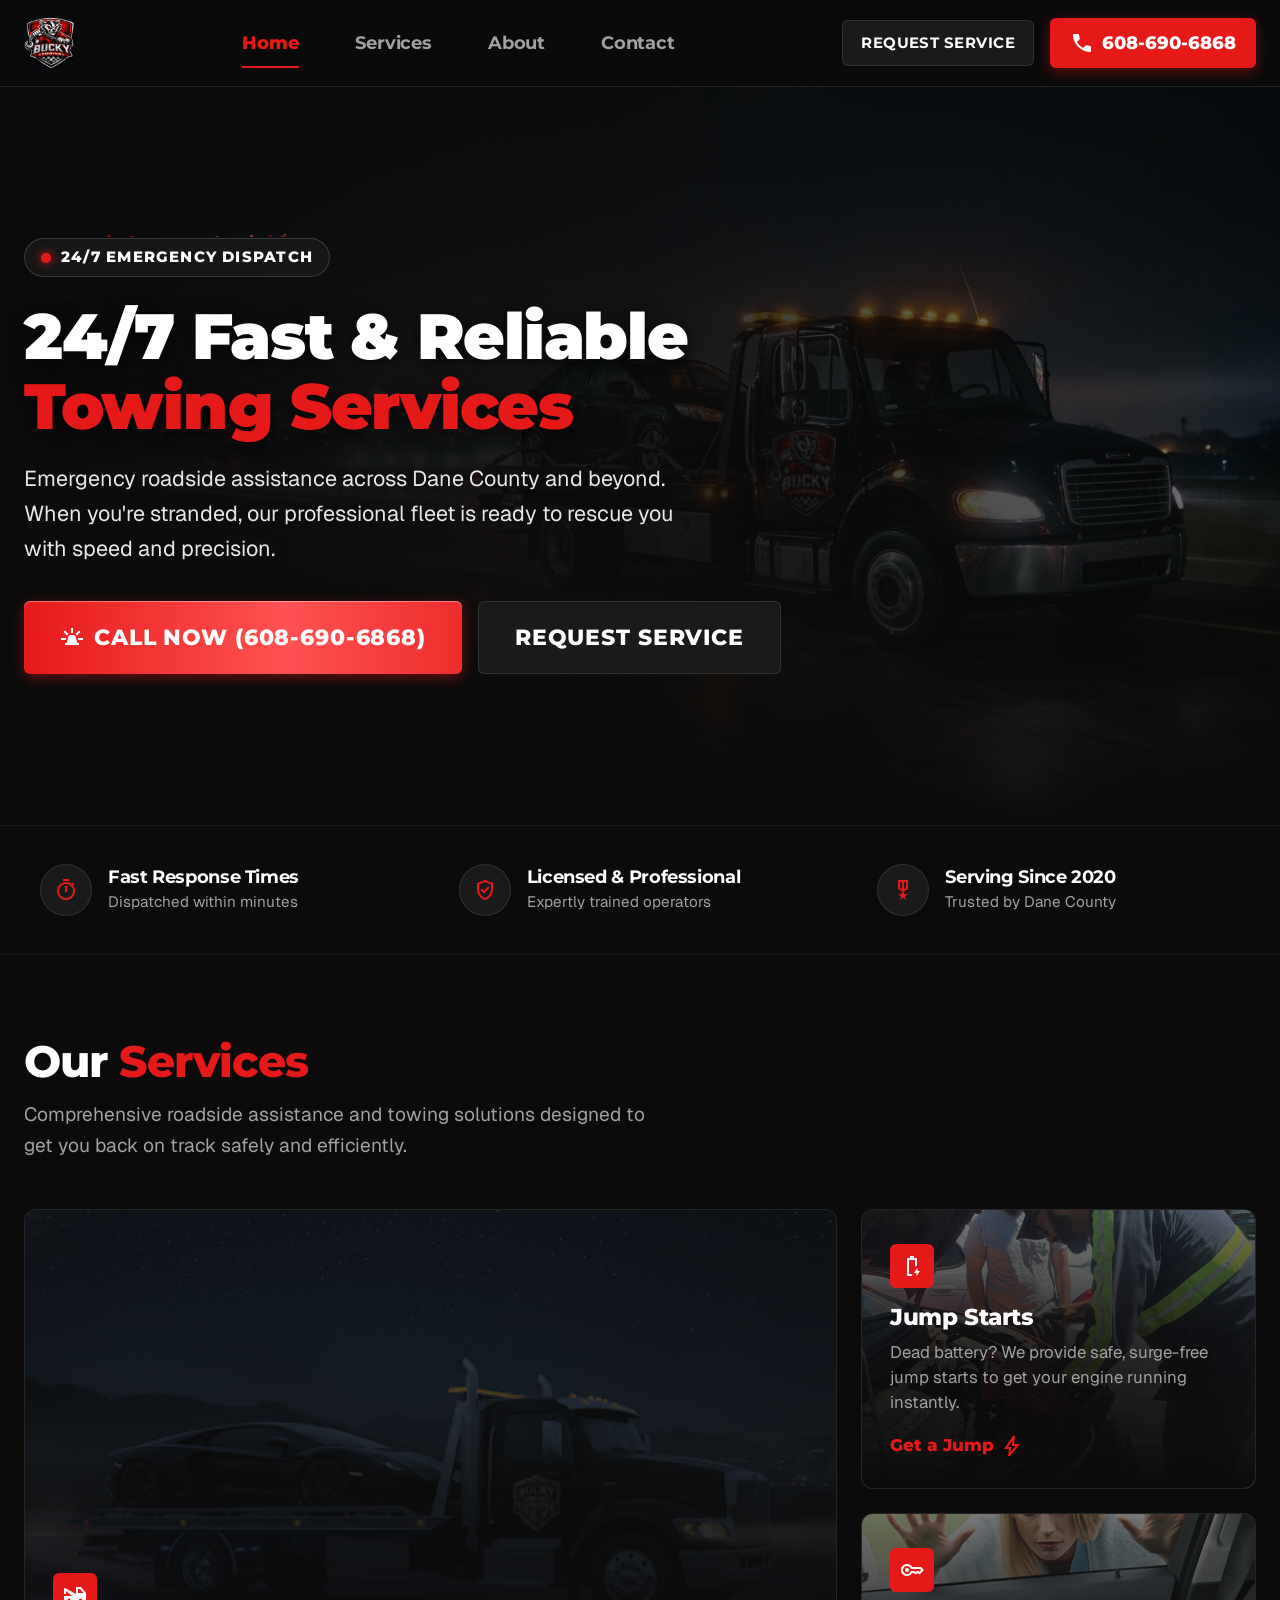
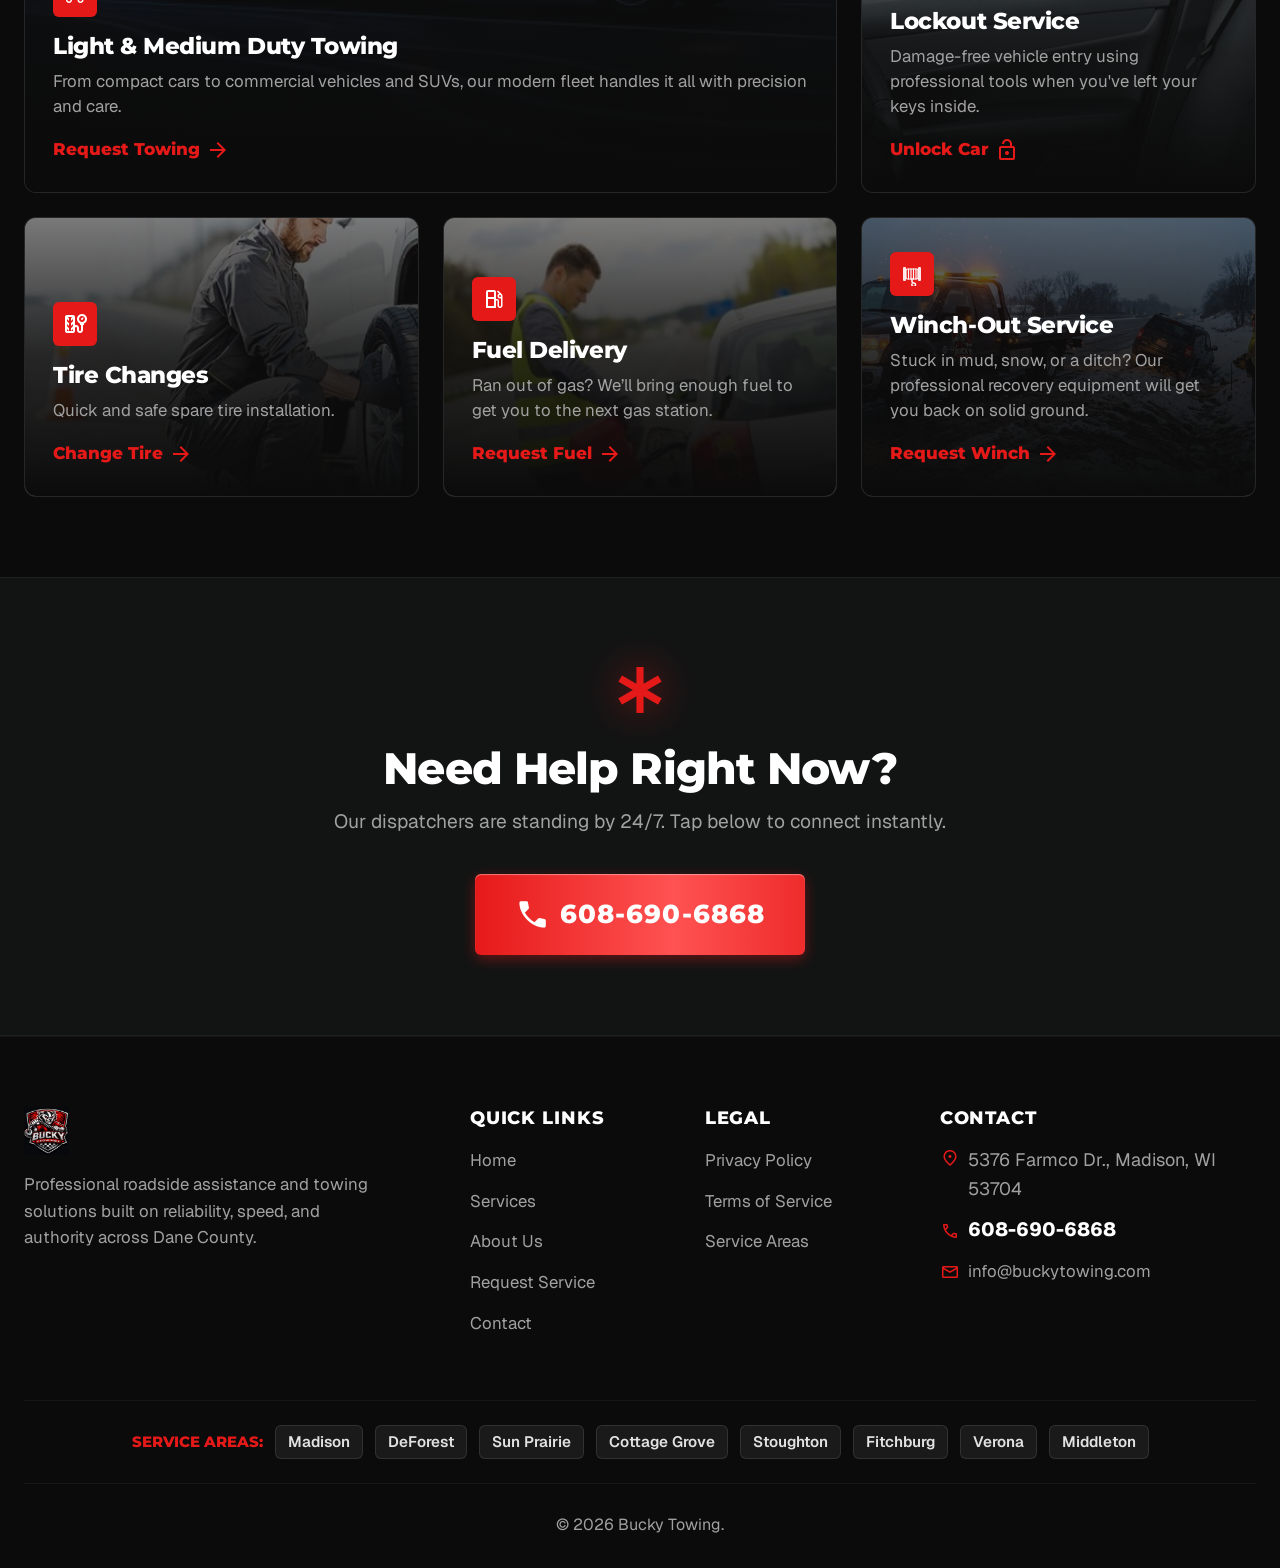
==== commit 5cf2a732: "Bottom bar: About replaces Request (Request moved to menu)" ====
--- a/index.html
+++ b/index.html
@@ -434,9 +434,9 @@
             <span class="material-symbols-outlined" style="font-variation-settings: 'FILL' 1;">call</span>
             <span>Call 24/7</span>
         </a>
-        <a href="https://public.towbook.com/k7KV" target="_blank" rel="noopener noreferrer" class="mobile-nav-item">
-            <span class="material-symbols-outlined">send</span>
-            <span>Request</span>
+        <a href="about.html" class="mobile-nav-item">
+            <span class="material-symbols-outlined">info</span>
+            <span>About</span>
         </a>
         <a href="contact.html" class="mobile-nav-item">
             <span class="material-symbols-outlined">location_on</span>
--- a/css/style.css
+++ b/css/style.css
@@ -1,1332 +1,1544 @@
-/* ==========================================================================
-   BUCKY TOWING - CORE PRODUCTION STYLESHEET
-   High-performance, zero-layout-shift, modern dark theme design system
-   ========================================================================== */
-
-/* ---------------------------------------------------------
-   1. CSS Custom Properties / Design Tokens
-   --------------------------------------------------------- */
-:root {
-    --color-accent-red: #E61919;
-    --color-accent-red-hover: #ff2a2a;
-    --color-accent-red-dark: #b80d0d;
-    --color-accent-red-glow: rgba(230, 25, 25, 0.4);
-    --color-accent-red-subtle: rgba(230, 25, 25, 0.12);
-
-    --color-bg-black: #0B0B0B;
-    --color-surface-dim: #121414;
-    --color-surface-charcoal: #1A1A1A;
-    --color-surface-card: #1E2020;
-    --color-surface-card-hover: #262929;
-    --color-surface-border: rgba(255, 255, 255, 0.1);
-    --color-surface-border-subtle: rgba(255, 255, 255, 0.05);
-
-    --color-text-white: #FFFFFF;
-    --color-text-body: #E2E2E2;
-    --color-text-muted: #A1A1A1;
-    --color-text-dark: #121414;
-
-    --font-heading: 'Montserrat', -apple-system, BlinkMacSystemFont, "Segoe UI", Roboto, sans-serif;
-    --font-body: 'Geist', -apple-system, BlinkMacSystemFont, "Segoe UI", Roboto, sans-serif;
-
-    --container-max: 1280px;
-    --gutter: 24px;
-    --border-radius-sm: 6px;
-    --border-radius-md: 12px;
-    --border-radius-lg: 20px;
-    --border-radius-full: 9999px;
-
-    --transition-fast: 0.2s cubic-bezier(0.4, 0, 0.2, 1);
-    --transition-base: 0.35s cubic-bezier(0.16, 1, 0.3, 1);
-    --transition-slow: 0.6s cubic-bezier(0.16, 1, 0.3, 1);
-}
-
-/* ---------------------------------------------------------
-   2. Reset & Global Base
-   --------------------------------------------------------- */
-*, *::before, *::after {
-    box-sizing: border-box;
-    margin: 0;
-    padding: 0;
-}
-
-html {
-    font-size: 16px;
-    scroll-behavior: smooth;
-    -webkit-text-size-adjust: 100%;
-}
-
-body {
-    background-color: var(--color-bg-black);
-    color: var(--color-text-body);
-    font-family: var(--font-body);
-    font-size: 1.125rem;
-    line-height: 1.6;
-    overflow-x: hidden;
-    min-height: 100vh;
-    display: flex;
-    flex-direction: column;
-    -webkit-font-smoothing: antialiased;
-    -moz-osx-font-smoothing: grayscale;
-}
-
-::selection {
-    background-color: var(--color-accent-red);
-    color: var(--color-text-white);
-}
-
-img, picture, svg, video {
-    display: block;
-    max-width: 100%;
-    height: auto;
-}
-
-a {
-    color: inherit;
-    text-decoration: none;
-    transition: color var(--transition-fast);
-}
-
-button, input, select, textarea {
-    font: inherit;
-    color: inherit;
-}
-
-button {
-    cursor: pointer;
-    border: none;
-    background: none;
-}
-
-h1, h2, h3, h4, h5, h6 {
-    font-family: var(--font-heading);
-    color: var(--color-text-white);
-    line-height: 1.2;
-    font-weight: 800;
-    letter-spacing: -0.02em;
-}
-
-/* ---------------------------------------------------------
-   3. Layout & Containers
-   --------------------------------------------------------- */
-.container {
-    width: 100%;
-    max-width: var(--container-max);
-    margin-left: auto;
-    margin-right: auto;
-    padding-left: var(--gutter);
-    padding-right: var(--gutter);
-}
-
-.main-content {
-    flex-grow: 1;
-}
-
-.section-padding {
-    padding-top: 80px;
-    padding-bottom: 80px;
-}
-
-@media (max-width: 768px) {
-    .section-padding {
-        padding-top: 50px;
-        padding-bottom: 50px;
-    }
-}
-
-.text-accent {
-    color: var(--color-accent-red) !important;
-}
-
-/* ---------------------------------------------------------
-   4. Header & Navigation (Enlarged Tabs & Brand)
-   --------------------------------------------------------- */
-.site-header {
-    position: sticky;
-    top: 0;
-    z-index: 100;
-    background-color: rgba(11, 11, 11, 0.92);
-    backdrop-filter: blur(16px);
-    -webkit-backdrop-filter: blur(16px);
-    border-bottom: 1px solid var(--color-surface-border);
-    transition: transform var(--transition-fast), background-color var(--transition-fast);
-}
-
-.header-inner {
-    display: flex;
-    justify-content: space-between;
-    align-items: center;
-    height: 86px;
-}
-
-.brand-logo {
-    display: flex;
-    align-items: center;
-    gap: 12px;
-}
-
-.brand-logo img {
-    height: 54px;
-    width: auto;
-    object-fit: contain;
-}
-
-.main-nav {
-    display: flex;
-    align-items: center;
-    gap: 28px;
-}
-
-/* Large, Prominent Nav Tabs as Requested */
-.nav-tab {
-    font-family: var(--font-heading);
-    font-size: 1.15rem;
-    font-weight: 700;
-    color: var(--color-text-muted);
-    padding: 8px 14px;
-    border-radius: var(--border-radius-sm);
-    position: relative;
-    letter-spacing: -0.01em;
-    transition: color var(--transition-fast), transform var(--transition-fast);
-}
-
-.nav-tab:hover {
-    color: var(--color-text-white);
-    transform: translateY(-1px);
-}
-
-.nav-tab::after {
-    content: '';
-    position: absolute;
-    bottom: -2px;
-    left: 14px;
-    right: 14px;
-    height: 2px;
-    background-color: var(--color-accent-red);
-    transform: scaleX(0);
-    transform-origin: center;
-    transition: transform var(--transition-fast);
-}
-
-.nav-tab:hover::after {
-    transform: scaleX(1);
-}
-
-.nav-tab.active {
-    color: var(--color-accent-red);
-    font-weight: 800;
-}
-
-.nav-tab.active::after {
-    transform: scaleX(1);
-}
-
-.header-cta {
-    display: flex;
-    align-items: center;
-    gap: 16px;
-}
-
-.header-phone-btn {
-    display: inline-flex;
-    align-items: center;
-    gap: 8px;
-    background-color: var(--color-accent-red);
-    color: var(--color-text-white);
-    font-family: var(--font-heading);
-    font-size: 1.15rem;
-    font-weight: 800;
-    padding: 10px 20px;
-    border-radius: var(--border-radius-sm);
-    box-shadow: 0 4px 14px var(--color-accent-red-glow);
-    transition: transform var(--transition-fast), background-color var(--transition-fast), box-shadow var(--transition-fast);
-}
-
-.header-phone-btn:hover {
-    background-color: var(--color-accent-red-hover);
-    transform: translateY(-2px) scale(1.02);
-    box-shadow: 0 6px 20px rgba(230, 25, 25, 0.6);
-}
-
-.header-phone-btn:active {
-    transform: translateY(0) scale(0.98);
-}
-
-.header-request-btn {
-    display: inline-flex;
-    align-items: center;
-    gap: 8px;
-    background-color: var(--color-surface-charcoal);
-    color: var(--color-text-white);
-    border: 1px solid var(--color-surface-border);
-    font-family: var(--font-heading);
-    font-size: 0.95rem;
-    font-weight: 700;
-    padding: 10px 18px;
-    border-radius: var(--border-radius-sm);
-    transition: all var(--transition-fast);
-    text-transform: uppercase;
-    letter-spacing: 0.03em;
-}
-
-.header-request-btn:hover {
-    border-color: var(--color-accent-red);
-    color: var(--color-accent-red);
-    background-color: rgba(211, 47, 47, 0.08);
-    transform: translateY(-2px);
-}
-
-.mobile-menu-toggle {
-    display: none;
-    color: var(--color-text-white);
-    font-size: 1.8rem;
-    padding: 8px;
-}
-
-@media (max-width: 991px) {
-    .main-nav {
-        display: none;
-    }
-    .header-request-btn {
-        display: none;
-    }
-    .mobile-menu-toggle {
-        display: block;
-    }
-}
-
-/* ---------------------------------------------------------
-   5. Buttons & Interactive Controls
-   --------------------------------------------------------- */
-.btn {
-    display: inline-flex;
-    align-items: center;
-    justify-content: center;
-    gap: 10px;
-    font-family: var(--font-heading);
-    font-weight: 800;
-    font-size: 1.1rem;
-    text-transform: uppercase;
-    letter-spacing: 0.04em;
-    padding: 16px 28px;
-    border-radius: var(--border-radius-sm);
-    transition: all var(--transition-base);
-    text-align: center;
-}
-
-.btn-primary {
-    background-color: var(--color-accent-red);
-    color: var(--color-text-white);
-    box-shadow: 0 4px 14px var(--color-accent-red-glow), inset 0 1px 1px rgba(255, 255, 255, 0.4);
-}
-
-.btn-primary:hover {
-    background-color: var(--color-accent-red-hover);
-    transform: translateY(-3px) scale(1.02);
-    box-shadow: 0 8px 24px rgba(230, 25, 25, 0.6);
-}
-
-.btn-primary:active {
-    transform: translateY(-1px) scale(0.98);
-}
-
-.btn-secondary {
-    background-color: var(--color-surface-charcoal);
-    color: var(--color-text-white);
-    border: 1px solid var(--color-surface-border);
-}
-
-.btn-secondary:hover {
-    background-color: var(--color-surface-card-hover);
-    border-color: rgba(255, 255, 255, 0.3);
-    transform: translateY(-3px);
-}
-
-.btn-large {
-    font-size: 1.35rem;
-    padding: 18px 36px;
-}
-
-.btn-shimmer {
-    background: linear-gradient(90deg, #E61919 0%, #ff5252 30%, #E61919 60%, #ff5252 90%, #E61919 100%);
-    background-size: 200% auto;
-    animation: shimmer 5s linear infinite;
-}
-
-.btn-shimmer:hover {
-    animation-duration: 1.5s;
-}
-
-.about-hero-actions {
-    display: flex;
-    align-items: center;
-    gap: 14px;
-    flex-wrap: wrap;
-}
-
-.about-hero-actions .btn {
-    padding: 14px 20px;
-    font-size: 0.95rem;
-    white-space: nowrap;
-    letter-spacing: 0.02em;
-}
-
-@media (max-width: 576px) {
-    .about-hero-actions {
-        flex-direction: column;
-        width: 100%;
-        gap: 12px;
-    }
-    .about-hero-actions .btn {
-        width: 100%;
-        justify-content: center;
-    }
-}
-
-@keyframes shimmer {
-    0% { background-position: -200% center; }
-    100% { background-position: 200% center; }
-}
-
-/* ---------------------------------------------------------
-   6. Hero Section
-   --------------------------------------------------------- */
-.hero-section {
-    position: relative;
-    min-height: 82vh;
-    display: flex;
-    align-items: center;
-    padding: 80px 0;
-    overflow: hidden;
-}
-
-.hero-bg {
-    position: absolute;
-    inset: 0;
-    z-index: 0;
-}
-
-.hero-bg img {
-    width: 100%;
-    height: 100%;
-    object-fit: cover;
-}
-
-.hero-overlay {
-    position: absolute;
-    inset: 0;
-    background: linear-gradient(90deg, #0B0B0B 0%, rgba(11, 11, 11, 0.88) 50%, rgba(11, 11, 11, 0.4) 100%);
-}
-
-.hero-overlay-bottom {
-    position: absolute;
-    inset: 0;
-    background: linear-gradient(0deg, #0B0B0B 0%, transparent 60%);
-}
-
-#particles-canvas {
-    position: absolute;
-    inset: 0;
-    pointer-events: none;
-    z-index: 2;
-}
-
-.hero-content {
-    position: relative;
-    z-index: 10;
-    max-width: 800px;
-}
-
-.hero-badge {
-    display: inline-flex;
-    align-items: center;
-    gap: 10px;
-    padding: 6px 16px;
-    background: rgba(26, 26, 26, 0.85);
-    border: 1px solid rgba(255, 255, 255, 0.15);
-    border-radius: var(--border-radius-full);
-    margin-bottom: 24px;
-    backdrop-filter: blur(8px);
-}
-
-.hero-badge-pulse {
-    width: 10px;
-    height: 10px;
-    border-radius: 50%;
-    background-color: var(--color-accent-red);
-    box-shadow: 0 0 10px var(--color-accent-red);
-    animation: pulse 1.5s infinite;
-}
-
-@keyframes pulse {
-    0%, 100% { opacity: 1; transform: scale(1); }
-    50% { opacity: 0.4; transform: scale(1.3); }
-}
-
-.hero-badge-text {
-    font-family: var(--font-heading);
-    font-size: 0.95rem;
-    font-weight: 800;
-    text-transform: uppercase;
-    letter-spacing: 0.08em;
-    color: var(--color-text-white);
-}
-
-.hero-title {
-    font-size: clamp(2.5rem, 5vw, 4rem);
-    font-weight: 900;
-    line-height: 1.1;
-    margin-bottom: 20px;
-    text-shadow: 0 4px 20px rgba(0, 0, 0, 0.8);
-}
-
-.hero-subtitle {
-    font-size: clamp(1.1rem, 2vw, 1.35rem);
-    color: rgba(255, 255, 255, 0.9);
-    margin-bottom: 36px;
-    max-width: 650px;
-    line-height: 1.6;
-}
-
-.hero-actions {
-    display: flex;
-    flex-wrap: wrap;
-    gap: 16px;
-}
-
-/* ---------------------------------------------------------
-   7. Highlights & Trust Badges Strip
-   --------------------------------------------------------- */
-.trust-strip {
-    background-color: var(--color-bg-black);
-    border-top: 1px solid var(--color-surface-border-subtle);
-    border-bottom: 1px solid var(--color-surface-border-subtle);
-    padding: 30px 0;
-    position: relative;
-    z-index: 20;
-}
-
-.trust-grid {
-    display: grid;
-    grid-template-columns: repeat(3, 1fr);
-    gap: 24px;
-}
-
-@media (max-width: 768px) {
-    .trust-grid {
-        grid-template-columns: 1fr;
-        gap: 20px;
-    }
-}
-
-.trust-item {
-    display: flex;
-    align-items: center;
-    gap: 16px;
-    padding: 8px 16px;
-    transition: transform var(--transition-fast);
-}
-
-.trust-item:hover {
-    transform: translateX(6px);
-}
-
-.trust-icon-box {
-    width: 52px;
-    height: 52px;
-    border-radius: 50%;
-    background-color: var(--color-surface-charcoal);
-    border: 1px solid var(--color-surface-border);
-    display: flex;
-    align-items: center;
-    justify-content: center;
-    color: var(--color-accent-red);
-    flex-shrink: 0;
-}
-
-.trust-text h3 {
-    font-size: 1.15rem;
-    font-weight: 700;
-    margin-bottom: 2px;
-}
-
-.trust-text p {
-    font-size: 0.95rem;
-    color: var(--color-text-muted);
-}
-
-/* ---------------------------------------------------------
-   8. Service Cards (Grid & Bento)
-   --------------------------------------------------------- */
-.section-header {
-    margin-bottom: 48px;
-}
-
-.section-title {
-    font-size: clamp(2rem, 3.5vw, 2.75rem);
-    margin-bottom: 12px;
-}
-
-.section-subtitle {
-    font-size: 1.2rem;
-    color: var(--color-text-muted);
-    max-width: 650px;
-}
-
-.services-grid {
-    display: grid;
-    grid-template-columns: repeat(12, 1fr);
-    gap: var(--gutter);
-}
-
-.service-card {
-    position: relative;
-    background-color: var(--color-surface-charcoal);
-    border: 1px solid var(--color-surface-border-subtle);
-    border-radius: var(--border-radius-md);
-    overflow: hidden;
-    display: flex;
-    flex-direction: column;
-    justify-content: flex-end;
-    padding: 28px;
-    min-height: 280px;
-    transition: all var(--transition-base);
-}
-
-.service-card:hover {
-    border-color: rgba(230, 25, 25, 0.5);
-    box-shadow: 0 12px 32px -8px rgba(230, 25, 25, 0.25);
-    transform: translateY(-6px);
-}
-
-.service-card-featured {
-    grid-column: span 8;
-    grid-row: span 2;
-    min-height: 480px;
-}
-
-.service-card-standard {
-    grid-column: span 4;
-}
-
-@media (max-width: 991px) {
-    .service-card-featured {
-        grid-column: span 12;
-        min-height: 380px;
-    }
-    .service-card-standard {
-        grid-column: span 6;
-    }
-}
-
-@media (max-width: 640px) {
-    .service-card-standard {
-        grid-column: span 12;
-    }
-}
-
-/* Mobile fix: cards with inline grid-column spans (e.g. About page) must stack */
-@media (max-width: 991px) {
-    .services-grid > [style*="grid-column"] {
-        grid-column: span 6 !important;
-    }
-    .services-grid > [style*="span 8"] {
-        grid-column: span 12 !important;
-    }
-}
-
-@media (max-width: 640px) {
-    .services-grid > *,
-    .services-grid > [style*="grid-column"] {
-        grid-column: span 12 !important;
-    }
-}
-
-.service-card-bg {
-    position: absolute;
-    inset: 0;
-    z-index: 0;
-}
-
-.service-card-bg img {
-    width: 100%;
-    height: 100%;
-    object-fit: cover;
-    opacity: 0.55;
-    transition: transform var(--transition-slow), opacity var(--transition-fast);
-}
-
-.service-card:hover .service-card-bg img {
-    transform: scale(1.06);
-    opacity: 0.7;
-}
-
-.service-card-overlay {
-    position: absolute;
-    inset: 0;
-    background: linear-gradient(0deg, #0B0B0B 0%, rgba(11, 11, 11, 0.75) 50%, rgba(11, 11, 11, 0.2) 100%);
-    z-index: 1;
-}
-
-.service-card-content {
-    position: relative;
-    z-index: 5;
-}
-
-.service-icon-badge {
-    width: 44px;
-    height: 44px;
-    background-color: var(--color-accent-red);
-    color: var(--color-text-white);
-    border-radius: var(--border-radius-sm);
-    display: inline-flex;
-    align-items: center;
-    justify-content: center;
-    margin-bottom: 16px;
-}
-
-.service-card-title {
-    font-size: 1.45rem;
-    font-weight: 800;
-    margin-bottom: 8px;
-}
-
-.service-card-desc {
-    font-size: 1.05rem;
-    color: var(--color-text-muted);
-    margin-bottom: 16px;
-    line-height: 1.5;
-}
-
-.service-card-link {
-    display: inline-flex;
-    align-items: center;
-    gap: 6px;
-    font-family: var(--font-heading);
-    font-weight: 800;
-    font-size: 1.05rem;
-    color: var(--color-accent-red);
-    transition: gap var(--transition-fast), color var(--transition-fast);
-}
-
-.service-card-link:hover {
-    color: var(--color-text-white);
-    gap: 10px;
-}
-
-/* 3-Column Services List (Services Page) */
-.services-catalog-grid {
-    display: grid;
-    grid-template-columns: repeat(3, 1fr);
-    gap: var(--gutter);
-}
-
-@media (max-width: 991px) {
-    .services-catalog-grid {
-        grid-template-columns: repeat(2, 1fr);
-    }
-}
-
-@media (max-width: 640px) {
-    .services-catalog-grid {
-        grid-template-columns: 1fr;
-    }
-}
-
-.catalog-card {
-    background-color: var(--color-surface-charcoal);
-    border: 1px solid var(--color-surface-border-subtle);
-    border-radius: var(--border-radius-md);
-    overflow: hidden;
-    display: flex;
-    flex-direction: column;
-    transition: all var(--transition-base);
-}
-
-.catalog-card:hover {
-    border-color: rgba(230, 25, 25, 0.6);
-    transform: translateY(-8px);
-    box-shadow: 0 16px 36px -10px rgba(230, 25, 25, 0.3);
-}
-
-.catalog-card-image {
-    position: relative;
-    height: 220px;
-    overflow: hidden;
-}
-
-.catalog-card-image img {
-    width: 100%;
-    height: 100%;
-    object-fit: cover;
-    transition: transform var(--transition-slow);
-}
-
-.catalog-card:hover .catalog-card-image img {
-    transform: scale(1.08);
-}
-
-.catalog-card-image-overlay {
-    position: absolute;
-    inset: 0;
-    background: linear-gradient(0deg, var(--color-surface-charcoal) 0%, transparent 60%);
-}
-
-.catalog-card-body {
-    padding: 24px;
-    flex-grow: 1;
-    display: flex;
-    flex-direction: column;
-    position: relative;
-    margin-top: -20px;
-    z-index: 2;
-}
-
-.catalog-card-title {
-    font-size: 1.45rem;
-    font-weight: 800;
-    margin-bottom: 10px;
-}
-
-.catalog-card-desc {
-    color: var(--color-text-muted);
-    font-size: 1.05rem;
-    line-height: 1.55;
-    margin-bottom: 24px;
-    flex-grow: 1;
-}
-
-/* ---------------------------------------------------------
-   9. Service Request Form
-   --------------------------------------------------------- */
-.form-card {
-    background-color: var(--color-surface-dim);
-    border: 1px solid var(--color-surface-border);
-    border-radius: var(--border-radius-md);
-    padding: 36px;
-    position: relative;
-    overflow: hidden;
-    box-shadow: 0 20px 40px rgba(0, 0, 0, 0.6);
-}
-
-.form-card-accent-bar {
-    position: absolute;
-    top: 0;
-    left: 0;
-    width: 100%;
-    height: 4px;
-    background: linear-gradient(90deg, var(--color-accent-red), transparent);
-}
-
-.form-group {
-    margin-bottom: 24px;
-}
-
-.form-label {
-    display: block;
-    font-family: var(--font-heading);
-    font-weight: 700;
-    font-size: 1rem;
-    text-transform: uppercase;
-    letter-spacing: 0.04em;
-    color: var(--color-text-muted);
-    margin-bottom: 8px;
-}
-
-.form-input, .form-select, .form-textarea {
-    width: 100%;
-    background-color: var(--color-surface-charcoal);
-    border: 1px solid var(--color-surface-border);
-    border-radius: var(--border-radius-sm);
-    color: var(--color-text-white);
-    padding: 14px 18px;
-    font-size: 1.1rem;
-    transition: all var(--transition-fast);
-}
-
-.form-input:focus, .form-select:focus, .form-textarea:focus {
-    outline: none;
-    border-color: var(--color-accent-red);
-    box-shadow: 0 0 0 3px rgba(230, 25, 25, 0.25);
-    background-color: #202020;
-}
-
-.form-row {
-    display: grid;
-    grid-template-columns: repeat(2, 1fr);
-    gap: 16px;
-}
-
-@media (max-width: 640px) {
-    .form-row {
-        grid-template-columns: 1fr;
-    }
-}
-
-/* Service Reason Radios Grid */
-.service-reason-grid {
-    display: grid;
-    grid-template-columns: repeat(4, 1fr);
-    gap: 12px;
-}
-
-@media (max-width: 991px) {
-    .service-reason-grid {
-        grid-template-columns: repeat(2, 1fr);
-    }
-}
-
-.service-reason-option {
-    cursor: pointer;
-    position: relative;
-}
-
-.service-reason-option input {
-    position: absolute;
-    opacity: 0;
-    pointer-events: none;
-}
-
-.reason-card {
-    background-color: var(--color-surface-charcoal);
-    border: 1px solid var(--color-surface-border);
-    border-radius: var(--border-radius-sm);
-    padding: 16px 12px;
-    display: flex;
-    flex-direction: column;
-    align-items: center;
-    justify-content: center;
-    text-align: center;
-    gap: 8px;
-    min-height: 96px;
-    transition: all var(--transition-fast);
-    color: var(--color-text-muted);
-}
-
-.reason-card .material-symbols-outlined {
-    font-size: 28px;
-    transition: transform var(--transition-fast);
-}
-
-.reason-card-label {
-    font-family: var(--font-heading);
-    font-size: 1rem;
-    font-weight: 700;
-}
-
-.service-reason-option:hover .reason-card {
-    border-color: rgba(255, 255, 255, 0.3);
-    color: var(--color-text-white);
-    transform: translateY(-2px);
-}
-
-.service-reason-option input:checked + .reason-card {
-    background-color: var(--color-surface-dim);
-    border-color: var(--color-accent-red);
-    color: var(--color-text-white);
-    box-shadow: 0 0 16px rgba(230, 25, 25, 0.35);
-    transform: scale(1.03);
-}
-
-.service-reason-option input:checked + .reason-card .material-symbols-outlined {
-    color: var(--color-accent-red);
-}
-
-/* ---------------------------------------------------------
-   10. Slideshow & Carousel Component
-   --------------------------------------------------------- */
-.slideshow-container {
-    position: relative;
-    border-radius: var(--border-radius-md);
-    overflow: hidden;
-    border: 1px solid var(--color-surface-border);
-    aspect-ratio: 16 / 10;
-    box-shadow: 0 16px 36px rgba(0, 0, 0, 0.6);
-}
-
-.slide {
-    display: none;
-    position: absolute;
-    inset: 0;
-    width: 100%;
-    height: 100%;
-}
-
-.slide.active {
-    display: block;
-    animation: fadeIn 0.8s ease-in-out forwards;
-}
-
-@keyframes fadeIn {
-    from { opacity: 0; transform: scale(1.02); }
-    to { opacity: 1; transform: scale(1); }
-}
-
-.slide img {
-    width: 100%;
-    height: 100%;
-    object-fit: cover;
-}
-
-.slide-caption {
-    position: absolute;
-    bottom: 0;
-    left: 0;
-    right: 0;
-    background: linear-gradient(0deg, rgba(11, 11, 11, 0.95) 0%, rgba(11, 11, 11, 0.4) 70%, transparent 100%);
-    padding: 24px;
-    color: var(--color-text-white);
-    z-index: 10;
-}
-
-.slide-caption h4 {
-    font-size: 1.35rem;
-    font-weight: 800;
-    margin-bottom: 4px;
-}
-
-.slide-caption p {
-    font-size: 1rem;
-    color: var(--color-text-muted);
-}
-
-.slideshow-controls {
-    position: absolute;
-    inset: 0;
-    display: flex;
-    justify-content: space-between;
-    align-items: center;
-    padding: 0 16px;
-    z-index: 20;
-    pointer-events: none;
-}
-
-.slide-btn {
-    pointer-events: auto;
-    width: 44px;
-    height: 44px;
-    border-radius: 50%;
-    background-color: rgba(11, 11, 11, 0.7);
-    color: var(--color-text-white);
-    border: 1px solid rgba(255, 255, 255, 0.2);
-    display: flex;
-    align-items: center;
-    justify-content: center;
-    transition: all var(--transition-fast);
-    backdrop-filter: blur(8px);
-}
-
-.slide-btn:hover {
-    background-color: var(--color-accent-red);
-    border-color: var(--color-accent-red);
-    transform: scale(1.1);
-}
-
-.slide-dots {
-    position: absolute;
-    bottom: 16px;
-    right: 20px;
-    display: flex;
-    gap: 8px;
-    z-index: 20;
-}
-
-.slide-dot {
-    width: 10px;
-    height: 10px;
-    border-radius: 50%;
-    background-color: rgba(255, 255, 255, 0.3);
-    cursor: pointer;
-    transition: all var(--transition-fast);
-}
-
-.slide-dot.active {
-    background-color: var(--color-accent-red);
-    width: 24px;
-    border-radius: var(--border-radius-full);
-}
-
-/* ---------------------------------------------------------
-   11. Interactive Map & Pinpoints
-   --------------------------------------------------------- */
-.map-container {
-    position: relative;
-    width: 100%;
-    height: 420px;
-    background-color: var(--color-surface-charcoal);
-    border-radius: var(--border-radius-md);
-    overflow: hidden;
-    border: 1px solid var(--color-surface-border);
-}
-
-.map-svg-bg {
-    width: 100%;
-    height: 100%;
-    object-fit: cover;
-    opacity: 0.85;
-}
-
-.map-pin {
-    position: absolute;
-    transform: translate(-50%, -100%);
-    cursor: pointer;
-    transition: transform var(--transition-fast);
-    z-index: 10;
-}
-
-.map-pin:hover {
-    transform: translate(-50%, -110%) scale(1.15);
-    z-index: 20;
-}
-
-.pin-icon {
-    width: 36px;
-    height: 36px;
-    border-radius: 50%;
-    background-color: var(--color-accent-red);
-    color: var(--color-text-white);
-    display: flex;
-    align-items: center;
-    justify-content: center;
-    box-shadow: 0 4px 12px rgba(230, 25, 25, 0.6);
-    border: 2px solid #FFFFFF;
-}
-
-.pin-label {
-    position: absolute;
-    top: 100%;
-    left: 50%;
-    transform: translateX(-50%);
-    background-color: rgba(11, 11, 11, 0.9);
-    border: 1px solid var(--color-surface-border);
-    color: var(--color-text-white);
-    font-family: var(--font-heading);
-    font-size: 0.85rem;
-    font-weight: 700;
-    padding: 3px 8px;
-    border-radius: var(--border-radius-sm);
-    white-space: nowrap;
-    margin-top: 4px;
-    box-shadow: 0 4px 10px rgba(0, 0, 0, 0.5);
-}
-
-/* ---------------------------------------------------------
-   12. Emergency CTA Banner
-   --------------------------------------------------------- */
-.emergency-cta-section {
-    background-color: var(--color-surface-dim);
-    border-top: 1px solid var(--color-surface-border-subtle);
-    border-bottom: 1px solid var(--color-surface-border-subtle);
-    padding: 80px 0;
-    text-align: center;
-    position: relative;
-    overflow: hidden;
-}
-
-.emergency-cta-icon {
-    font-size: 4rem;
-    color: var(--color-accent-red);
-    margin-bottom: 20px;
-    display: inline-block;
-    filter: drop-shadow(0 0 20px rgba(230, 25, 25, 0.6));
-    animation: bounce 2s infinite ease-in-out;
-}
-
-@keyframes bounce {
-    0%, 100% { transform: translateY(0); }
-    50% { transform: translateY(-10px); }
-}
-
-/* ---------------------------------------------------------
-   13. Footer
-   --------------------------------------------------------- */
-.site-footer {
-    background-color: var(--color-bg-black);
-    border-top: 1px solid var(--color-surface-border-subtle);
-    padding: 70px 0 30px;
-    margin-top: auto;
-}
-
-.footer-grid {
-    display: grid;
-    grid-template-columns: 2fr 1fr 1fr 1.5fr;
-    gap: var(--gutter);
-    margin-bottom: 50px;
-}
-
-@media (max-width: 991px) {
-    .footer-grid {
-        grid-template-columns: 1fr 1fr;
-    }
-}
-
-@media (max-width: 640px) {
-    .footer-grid {
-        grid-template-columns: 1fr;
-    }
-}
-
-.footer-brand h3 {
-    font-size: 1.8rem;
-    font-weight: 900;
-    color: var(--color-accent-red);
-    text-transform: uppercase;
-    letter-spacing: -0.02em;
-    margin-bottom: 14px;
-}
-
-.footer-brand p {
-    color: var(--color-text-muted);
-    font-size: 1.05rem;
-    max-width: 360px;
-    line-height: 1.6;
-}
-
-.footer-col-title {
-    font-family: var(--font-heading);
-    font-size: 1.1rem;
-    font-weight: 800;
-    text-transform: uppercase;
-    letter-spacing: 0.05em;
-    color: var(--color-text-white);
-    margin-bottom: 18px;
-}
-
-.footer-links {
-    list-style: none;
-}
-
-.footer-links li {
-    margin-bottom: 12px;
-}
-
-.footer-links a {
-    color: var(--color-text-muted);
-    font-size: 1.05rem;
-    transition: color var(--transition-fast), transform var(--transition-fast);
-    display: inline-block;
-}
-
-.footer-links a:hover {
-    color: var(--color-accent-red);
-    transform: translateX(4px);
-}
-
-.service-areas-pills {
-    display: flex;
-    flex-wrap: wrap;
-    gap: 8px;
-}
-
-.service-area-pill {
-    background-color: var(--color-surface-charcoal);
-    border: 1px solid var(--color-surface-border);
-    color: var(--color-text-body);
-    font-size: 0.95rem;
-    font-weight: 600;
-    padding: 4px 12px;
-    border-radius: var(--border-radius-sm);
-    transition: all var(--transition-fast);
-}
-
-.service-area-pill:hover {
-    border-color: var(--color-accent-red);
-    color: var(--color-accent-red);
-}
-
-.footer-bottom {
-    border-top: 1px solid var(--color-surface-border-subtle);
-    padding-top: 28px;
-    text-align: center;
-    color: var(--color-text-muted);
-    font-size: 1rem;
-}
-
-/* ---------------------------------------------------------
-   14. Mobile Bottom Navigation Bar (App Experience)
-   --------------------------------------------------------- */
-.mobile-bottom-nav {
-    display: none;
-    position: fixed;
-    bottom: 0;
-    left: 0;
-    right: 0;
-    z-index: 100;
-    background-color: rgba(26, 26, 26, 0.95);
-    backdrop-filter: blur(16px);
-    -webkit-backdrop-filter: blur(16px);
-    border-top: 1px solid var(--color-surface-border);
-    box-shadow: 0 -4px 20px rgba(0, 0, 0, 0.5);
-    padding: 8px 12px calc(8px + env(safe-area-inset-bottom));
-}
-
-@media (max-width: 991px) {
-    .mobile-bottom-nav {
-        display: flex;
-        justify-content: space-around;
-        align-items: center;
-    }
-    body {
-        padding-bottom: 74px;
-    }
-}
-
-.mobile-nav-item {
-    display: flex;
-    flex-direction: column;
-    align-items: center;
-    justify-content: center;
-    color: var(--color-text-muted);
-    font-family: var(--font-heading);
-    font-size: 0.8rem;
-    font-weight: 700;
-    gap: 2px;
-    transition: color var(--transition-fast), transform var(--transition-fast);
-}
-
-.mobile-nav-item:active {
-    transform: scale(0.92);
-}
-
-.mobile-nav-item.active {
-    color: var(--color-accent-red);
-}
-
-.mobile-nav-item-call {
-    color: var(--color-accent-red);
-    font-weight: 800;
-}
-
-.mobile-nav-item-call .material-symbols-outlined {
-    background-color: var(--color-accent-red);
-    color: #FFFFFF;
-    border-radius: 50%;
-    padding: 6px;
-    box-shadow: 0 2px 10px rgba(230, 25, 25, 0.6);
-    margin-top: -16px;
-}
-
-/* ---------------------------------------------------------
-   15. Scroll Reveal Animations
-   --------------------------------------------------------- */
-.reveal {
-    opacity: 0;
-    transform: translateY(30px);
-    transition: opacity 0.7s cubic-bezier(0.16, 1, 0.3, 1), transform 0.7s cubic-bezier(0.16, 1, 0.3, 1);
-}
-
-.reveal.active {
-    opacity: 1;
-    transform: translateY(0);
-}
-
-@media (prefers-reduced-motion: reduce) {
-    .reveal {
-        opacity: 1;
-        transform: none;
-        transition: none;
-    }
-    .service-card:hover, .btn-primary:hover {
-        transform: none;
-    }
-}
+/* ==========================================================================
+   BUCKY TOWING - CORE PRODUCTION STYLESHEET
+   High-performance, zero-layout-shift, modern dark theme design system
+   ========================================================================== */
+
+/* ---------------------------------------------------------
+   1. CSS Custom Properties / Design Tokens
+   --------------------------------------------------------- */
+:root {
+    --color-accent-red: #E61919;
+    --color-accent-red-hover: #ff2a2a;
+    --color-accent-red-dark: #b80d0d;
+    --color-accent-red-glow: rgba(230, 25, 25, 0.4);
+    --color-accent-red-subtle: rgba(230, 25, 25, 0.12);
+
+    --color-bg-black: #0B0B0B;
+    --color-surface-dim: #121414;
+    --color-surface-charcoal: #1A1A1A;
+    --color-surface-card: #1E2020;
+    --color-surface-card-hover: #262929;
+    --color-surface-border: rgba(255, 255, 255, 0.1);
+    --color-surface-border-subtle: rgba(255, 255, 255, 0.05);
+
+    --color-text-white: #FFFFFF;
+    --color-text-body: #E2E2E2;
+    --color-text-muted: #A1A1A1;
+    --color-text-dark: #121414;
+
+    --font-heading: 'Montserrat', -apple-system, BlinkMacSystemFont, "Segoe UI", Roboto, sans-serif;
+    --font-body: 'Geist', -apple-system, BlinkMacSystemFont, "Segoe UI", Roboto, sans-serif;
+
+    --container-max: 1280px;
+    --gutter: 24px;
+    --border-radius-sm: 6px;
+    --border-radius-md: 12px;
+    --border-radius-lg: 20px;
+    --border-radius-full: 9999px;
+
+    --transition-fast: 0.2s cubic-bezier(0.4, 0, 0.2, 1);
+    --transition-base: 0.35s cubic-bezier(0.16, 1, 0.3, 1);
+    --transition-slow: 0.6s cubic-bezier(0.16, 1, 0.3, 1);
+}
+
+/* ---------------------------------------------------------
+   2. Reset & Global Base
+   --------------------------------------------------------- */
+*, *::before, *::after {
+    box-sizing: border-box;
+    margin: 0;
+    padding: 0;
+}
+
+html {
+    font-size: 16px;
+    scroll-behavior: smooth;
+    -webkit-text-size-adjust: 100%;
+}
+
+body {
+    background-color: var(--color-bg-black);
+    color: var(--color-text-body);
+    font-family: var(--font-body);
+    font-size: 1.125rem;
+    line-height: 1.6;
+    overflow-x: hidden;
+    min-height: 100vh;
+    display: flex;
+    flex-direction: column;
+    -webkit-font-smoothing: antialiased;
+    -moz-osx-font-smoothing: grayscale;
+}
+
+::selection {
+    background-color: var(--color-accent-red);
+    color: var(--color-text-white);
+}
+
+img, picture, svg, video {
+    display: block;
+    max-width: 100%;
+    height: auto;
+}
+
+a {
+    color: inherit;
+    text-decoration: none;
+    transition: color var(--transition-fast);
+}
+
+button, input, select, textarea {
+    font: inherit;
+    color: inherit;
+}
+
+button {
+    cursor: pointer;
+    border: none;
+    background: none;
+}
+
+h1, h2, h3, h4, h5, h6 {
+    font-family: var(--font-heading);
+    color: var(--color-text-white);
+    line-height: 1.2;
+    font-weight: 800;
+    letter-spacing: -0.02em;
+}
+
+/* ---------------------------------------------------------
+   3. Layout & Containers
+   --------------------------------------------------------- */
+.container {
+    width: 100%;
+    max-width: var(--container-max);
+    margin-left: auto;
+    margin-right: auto;
+    padding-left: var(--gutter);
+    padding-right: var(--gutter);
+}
+
+.main-content {
+    flex-grow: 1;
+}
+
+.section-padding {
+    padding-top: 80px;
+    padding-bottom: 80px;
+}
+
+@media (max-width: 768px) {
+    .section-padding {
+        padding-top: 50px;
+        padding-bottom: 50px;
+    }
+}
+
+.text-accent {
+    color: var(--color-accent-red) !important;
+}
+
+/* ---------------------------------------------------------
+   4. Header & Navigation (Enlarged Tabs & Brand)
+   --------------------------------------------------------- */
+.site-header {
+    position: sticky;
+    top: 0;
+    z-index: 100;
+    background-color: rgba(11, 11, 11, 0.92);
+    backdrop-filter: blur(16px);
+    -webkit-backdrop-filter: blur(16px);
+    border-bottom: 1px solid var(--color-surface-border);
+    transition: transform var(--transition-fast), background-color var(--transition-fast);
+}
+
+.header-inner {
+    display: flex;
+    justify-content: space-between;
+    align-items: center;
+    height: 86px;
+}
+
+.brand-logo {
+    display: flex;
+    align-items: center;
+    gap: 12px;
+}
+
+.brand-logo img {
+    height: 54px;
+    width: auto;
+    object-fit: contain;
+}
+
+.main-nav {
+    display: flex;
+    align-items: center;
+    gap: 28px;
+}
+
+/* Large, Prominent Nav Tabs as Requested */
+.nav-tab {
+    font-family: var(--font-heading);
+    font-size: 1.15rem;
+    font-weight: 700;
+    color: var(--color-text-muted);
+    padding: 8px 14px;
+    border-radius: var(--border-radius-sm);
+    position: relative;
+    letter-spacing: -0.01em;
+    transition: color var(--transition-fast), transform var(--transition-fast);
+}
+
+.nav-tab:hover {
+    color: var(--color-text-white);
+    transform: translateY(-1px);
+}
+
+.nav-tab::after {
+    content: '';
+    position: absolute;
+    bottom: -2px;
+    left: 14px;
+    right: 14px;
+    height: 2px;
+    background-color: var(--color-accent-red);
+    transform: scaleX(0);
+    transform-origin: center;
+    transition: transform var(--transition-fast);
+}
+
+.nav-tab:hover::after {
+    transform: scaleX(1);
+}
+
+.nav-tab.active {
+    color: var(--color-accent-red);
+    font-weight: 800;
+}
+
+.nav-tab.active::after {
+    transform: scaleX(1);
+}
+
+.header-cta {
+    display: flex;
+    align-items: center;
+    gap: 16px;
+}
+
+.header-phone-btn {
+    display: inline-flex;
+    align-items: center;
+    gap: 8px;
+    background-color: var(--color-accent-red);
+    color: var(--color-text-white);
+    font-family: var(--font-heading);
+    font-size: 1.15rem;
+    font-weight: 800;
+    padding: 10px 20px;
+    border-radius: var(--border-radius-sm);
+    box-shadow: 0 4px 14px var(--color-accent-red-glow);
+    transition: transform var(--transition-fast), background-color var(--transition-fast), box-shadow var(--transition-fast);
+}
+
+.header-phone-btn:hover {
+    background-color: var(--color-accent-red-hover);
+    transform: translateY(-2px) scale(1.02);
+    box-shadow: 0 6px 20px rgba(230, 25, 25, 0.6);
+}
+
+.header-phone-btn:active {
+    transform: translateY(0) scale(0.98);
+}
+
+.header-request-btn {
+    display: inline-flex;
+    align-items: center;
+    gap: 8px;
+    background-color: var(--color-surface-charcoal);
+    color: var(--color-text-white);
+    border: 1px solid var(--color-surface-border);
+    font-family: var(--font-heading);
+    font-size: 0.95rem;
+    font-weight: 700;
+    padding: 10px 18px;
+    border-radius: var(--border-radius-sm);
+    transition: all var(--transition-fast);
+    text-transform: uppercase;
+    letter-spacing: 0.03em;
+}
+
+.header-request-btn:hover {
+    border-color: var(--color-accent-red);
+    color: var(--color-accent-red);
+    background-color: rgba(211, 47, 47, 0.08);
+    transform: translateY(-2px);
+}
+
+.mobile-menu-toggle {
+    display: none;
+    color: var(--color-text-white);
+    font-size: 1.8rem;
+    padding: 8px;
+}
+
+@media (max-width: 991px) {
+    .main-nav {
+        display: none;
+    }
+    .header-request-btn {
+        display: none;
+    }
+    .mobile-menu-toggle {
+        display: block;
+    }
+}
+
+/* ---------------------------------------------------------
+   5. Buttons & Interactive Controls
+   --------------------------------------------------------- */
+.btn {
+    display: inline-flex;
+    align-items: center;
+    justify-content: center;
+    gap: 10px;
+    font-family: var(--font-heading);
+    font-weight: 800;
+    font-size: 1.1rem;
+    text-transform: uppercase;
+    letter-spacing: 0.04em;
+    padding: 16px 28px;
+    border-radius: var(--border-radius-sm);
+    transition: all var(--transition-base);
+    text-align: center;
+}
+
+.btn-primary {
+    background-color: var(--color-accent-red);
+    color: var(--color-text-white);
+    box-shadow: 0 4px 14px var(--color-accent-red-glow), inset 0 1px 1px rgba(255, 255, 255, 0.4);
+}
+
+.btn-primary:hover {
+    background-color: var(--color-accent-red-hover);
+    transform: translateY(-3px) scale(1.02);
+    box-shadow: 0 8px 24px rgba(230, 25, 25, 0.6);
+}
+
+.btn-primary:active {
+    transform: translateY(-1px) scale(0.98);
+}
+
+.btn-secondary {
+    background-color: var(--color-surface-charcoal);
+    color: var(--color-text-white);
+    border: 1px solid var(--color-surface-border);
+}
+
+.btn-secondary:hover {
+    background-color: var(--color-surface-card-hover);
+    border-color: rgba(255, 255, 255, 0.3);
+    transform: translateY(-3px);
+}
+
+.btn-large {
+    font-size: 1.35rem;
+    padding: 18px 36px;
+}
+
+.btn-shimmer {
+    background: linear-gradient(90deg, #E61919 0%, #ff5252 30%, #E61919 60%, #ff5252 90%, #E61919 100%);
+    background-size: 200% auto;
+    animation: shimmer 5s linear infinite;
+}
+
+.btn-shimmer:hover {
+    animation-duration: 1.5s;
+}
+
+.about-hero-actions {
+    display: flex;
+    align-items: center;
+    gap: 14px;
+    flex-wrap: wrap;
+}
+
+.about-hero-actions .btn {
+    padding: 14px 20px;
+    font-size: 0.95rem;
+    white-space: nowrap;
+    letter-spacing: 0.02em;
+}
+
+@media (max-width: 576px) {
+    .about-hero-actions {
+        flex-direction: column;
+        width: 100%;
+        gap: 12px;
+    }
+    .about-hero-actions .btn {
+        width: 100%;
+        justify-content: center;
+    }
+}
+
+@keyframes shimmer {
+    0% { background-position: -200% center; }
+    100% { background-position: 200% center; }
+}
+
+/* ---------------------------------------------------------
+   6. Hero Section
+   --------------------------------------------------------- */
+.hero-section {
+    position: relative;
+    min-height: 82vh;
+    display: flex;
+    align-items: center;
+    padding: 80px 0;
+    overflow: hidden;
+}
+
+.hero-bg {
+    position: absolute;
+    inset: 0;
+    z-index: 0;
+}
+
+.hero-bg img {
+    width: 100%;
+    height: 100%;
+    object-fit: cover;
+}
+
+.hero-overlay {
+    position: absolute;
+    inset: 0;
+    background: linear-gradient(90deg, #0B0B0B 0%, rgba(11, 11, 11, 0.88) 50%, rgba(11, 11, 11, 0.4) 100%);
+}
+
+.hero-overlay-bottom {
+    position: absolute;
+    inset: 0;
+    background: linear-gradient(0deg, #0B0B0B 0%, transparent 60%);
+}
+
+#particles-canvas {
+    position: absolute;
+    inset: 0;
+    pointer-events: none;
+    z-index: 2;
+}
+
+.hero-content {
+    position: relative;
+    z-index: 10;
+    max-width: 800px;
+}
+
+.hero-badge {
+    display: inline-flex;
+    align-items: center;
+    gap: 10px;
+    padding: 6px 16px;
+    background: rgba(26, 26, 26, 0.85);
+    border: 1px solid rgba(255, 255, 255, 0.15);
+    border-radius: var(--border-radius-full);
+    margin-bottom: 24px;
+    backdrop-filter: blur(8px);
+}
+
+.hero-badge-pulse {
+    width: 10px;
+    height: 10px;
+    border-radius: 50%;
+    background-color: var(--color-accent-red);
+    box-shadow: 0 0 10px var(--color-accent-red);
+    animation: pulse 1.5s infinite;
+}
+
+@keyframes pulse {
+    0%, 100% { opacity: 1; transform: scale(1); }
+    50% { opacity: 0.4; transform: scale(1.3); }
+}
+
+.hero-badge-text {
+    font-family: var(--font-heading);
+    font-size: 0.95rem;
+    font-weight: 800;
+    text-transform: uppercase;
+    letter-spacing: 0.08em;
+    color: var(--color-text-white);
+}
+
+.hero-title {
+    font-size: clamp(2.5rem, 5vw, 4rem);
+    font-weight: 900;
+    line-height: 1.1;
+    margin-bottom: 20px;
+    text-shadow: 0 4px 20px rgba(0, 0, 0, 0.8);
+}
+
+.hero-subtitle {
+    font-size: clamp(1.1rem, 2vw, 1.35rem);
+    color: rgba(255, 255, 255, 0.9);
+    margin-bottom: 36px;
+    max-width: 650px;
+    line-height: 1.6;
+}
+
+.hero-actions {
+    display: flex;
+    flex-wrap: wrap;
+    gap: 16px;
+}
+
+/* ---------------------------------------------------------
+   7. Highlights & Trust Badges Strip
+   --------------------------------------------------------- */
+.trust-strip {
+    background-color: var(--color-bg-black);
+    border-top: 1px solid var(--color-surface-border-subtle);
+    border-bottom: 1px solid var(--color-surface-border-subtle);
+    padding: 30px 0;
+    position: relative;
+    z-index: 20;
+}
+
+.trust-grid {
+    display: grid;
+    grid-template-columns: repeat(3, 1fr);
+    gap: 24px;
+}
+
+@media (max-width: 768px) {
+    .trust-grid {
+        grid-template-columns: 1fr;
+        gap: 20px;
+    }
+}
+
+.trust-item {
+    display: flex;
+    align-items: center;
+    gap: 16px;
+    padding: 8px 16px;
+    transition: transform var(--transition-fast);
+}
+
+.trust-item:hover {
+    transform: translateX(6px);
+}
+
+.trust-icon-box {
+    width: 52px;
+    height: 52px;
+    border-radius: 50%;
+    background-color: var(--color-surface-charcoal);
+    border: 1px solid var(--color-surface-border);
+    display: flex;
+    align-items: center;
+    justify-content: center;
+    color: var(--color-accent-red);
+    flex-shrink: 0;
+}
+
+.trust-text h3 {
+    font-size: 1.15rem;
+    font-weight: 700;
+    margin-bottom: 2px;
+}
+
+.trust-text p {
+    font-size: 0.95rem;
+    color: var(--color-text-muted);
+}
+
+/* ---------------------------------------------------------
+   8. Service Cards (Grid & Bento)
+   --------------------------------------------------------- */
+.section-header {
+    margin-bottom: 48px;
+}
+
+.section-title {
+    font-size: clamp(2rem, 3.5vw, 2.75rem);
+    margin-bottom: 12px;
+}
+
+.section-subtitle {
+    font-size: 1.2rem;
+    color: var(--color-text-muted);
+    max-width: 650px;
+}
+
+.services-grid {
+    display: grid;
+    grid-template-columns: repeat(12, 1fr);
+    gap: var(--gutter);
+}
+
+.service-card {
+    position: relative;
+    background-color: var(--color-surface-charcoal);
+    border: 1px solid var(--color-surface-border-subtle);
+    border-radius: var(--border-radius-md);
+    overflow: hidden;
+    display: flex;
+    flex-direction: column;
+    justify-content: flex-end;
+    padding: 28px;
+    min-height: 280px;
+    transition: all var(--transition-base);
+}
+
+.service-card:hover {
+    border-color: rgba(230, 25, 25, 0.5);
+    box-shadow: 0 12px 32px -8px rgba(230, 25, 25, 0.25);
+    transform: translateY(-6px);
+}
+
+.service-card-featured {
+    grid-column: span 8;
+    grid-row: span 2;
+    min-height: 480px;
+}
+
+.service-card-standard {
+    grid-column: span 4;
+}
+
+@media (max-width: 991px) {
+    .service-card-featured {
+        grid-column: span 12;
+        min-height: 380px;
+    }
+    .service-card-standard {
+        grid-column: span 6;
+    }
+}
+
+@media (max-width: 640px) {
+    .service-card-standard {
+        grid-column: span 12;
+    }
+}
+
+/* Mobile fix: cards with inline grid-column spans (e.g. About page) must stack */
+@media (max-width: 991px) {
+    .services-grid > [style*="grid-column"] {
+        grid-column: span 6 !important;
+    }
+    .services-grid > [style*="span 8"] {
+        grid-column: span 12 !important;
+    }
+}
+
+@media (max-width: 640px) {
+    .services-grid > *,
+    .services-grid > [style*="grid-column"] {
+        grid-column: span 12 !important;
+    }
+}
+
+.service-card-bg {
+    position: absolute;
+    inset: 0;
+    z-index: 0;
+}
+
+.service-card-bg img {
+    width: 100%;
+    height: 100%;
+    object-fit: cover;
+    opacity: 0.55;
+    transition: transform var(--transition-slow), opacity var(--transition-fast);
+}
+
+.service-card:hover .service-card-bg img {
+    transform: scale(1.06);
+    opacity: 0.7;
+}
+
+.service-card-overlay {
+    position: absolute;
+    inset: 0;
+    background: linear-gradient(0deg, #0B0B0B 0%, rgba(11, 11, 11, 0.75) 50%, rgba(11, 11, 11, 0.2) 100%);
+    z-index: 1;
+}
+
+.service-card-content {
+    position: relative;
+    z-index: 5;
+}
+
+.service-icon-badge {
+    width: 44px;
+    height: 44px;
+    background-color: var(--color-accent-red);
+    color: var(--color-text-white);
+    border-radius: var(--border-radius-sm);
+    display: inline-flex;
+    align-items: center;
+    justify-content: center;
+    margin-bottom: 16px;
+}
+
+.service-card-title {
+    font-size: 1.45rem;
+    font-weight: 800;
+    margin-bottom: 8px;
+}
+
+.service-card-desc {
+    font-size: 1.05rem;
+    color: var(--color-text-muted);
+    margin-bottom: 16px;
+    line-height: 1.5;
+}
+
+.service-card-link {
+    display: inline-flex;
+    align-items: center;
+    gap: 6px;
+    font-family: var(--font-heading);
+    font-weight: 800;
+    font-size: 1.05rem;
+    color: var(--color-accent-red);
+    transition: gap var(--transition-fast), color var(--transition-fast);
+}
+
+.service-card-link:hover {
+    color: var(--color-text-white);
+    gap: 10px;
+}
+
+/* 3-Column Services List (Services Page) */
+.services-catalog-grid {
+    display: grid;
+    grid-template-columns: repeat(3, 1fr);
+    gap: var(--gutter);
+}
+
+@media (max-width: 991px) {
+    .services-catalog-grid {
+        grid-template-columns: repeat(2, 1fr);
+    }
+}
+
+@media (max-width: 640px) {
+    .services-catalog-grid {
+        grid-template-columns: 1fr;
+    }
+}
+
+.catalog-card {
+    background-color: var(--color-surface-charcoal);
+    border: 1px solid var(--color-surface-border-subtle);
+    border-radius: var(--border-radius-md);
+    overflow: hidden;
+    display: flex;
+    flex-direction: column;
+    transition: all var(--transition-base);
+}
+
+.catalog-card:hover {
+    border-color: rgba(230, 25, 25, 0.6);
+    transform: translateY(-8px);
+    box-shadow: 0 16px 36px -10px rgba(230, 25, 25, 0.3);
+}
+
+.catalog-card-image {
+    position: relative;
+    height: 220px;
+    overflow: hidden;
+}
+
+.catalog-card-image img {
+    width: 100%;
+    height: 100%;
+    object-fit: cover;
+    transition: transform var(--transition-slow);
+}
+
+.catalog-card:hover .catalog-card-image img {
+    transform: scale(1.08);
+}
+
+.catalog-card-image-overlay {
+    position: absolute;
+    inset: 0;
+    background: linear-gradient(0deg, var(--color-surface-charcoal) 0%, transparent 60%);
+}
+
+.catalog-card-body {
+    padding: 24px;
+    flex-grow: 1;
+    display: flex;
+    flex-direction: column;
+    position: relative;
+    margin-top: -20px;
+    z-index: 2;
+}
+
+.catalog-card-title {
+    font-size: 1.45rem;
+    font-weight: 800;
+    margin-bottom: 10px;
+}
+
+.catalog-card-desc {
+    color: var(--color-text-muted);
+    font-size: 1.05rem;
+    line-height: 1.55;
+    margin-bottom: 24px;
+    flex-grow: 1;
+}
+
+/* ---------------------------------------------------------
+   9. Service Request Form
+   --------------------------------------------------------- */
+.form-card {
+    background-color: var(--color-surface-dim);
+    border: 1px solid var(--color-surface-border);
+    border-radius: var(--border-radius-md);
+    padding: 36px;
+    position: relative;
+    overflow: hidden;
+    box-shadow: 0 20px 40px rgba(0, 0, 0, 0.6);
+}
+
+.form-card-accent-bar {
+    position: absolute;
+    top: 0;
+    left: 0;
+    width: 100%;
+    height: 4px;
+    background: linear-gradient(90deg, var(--color-accent-red), transparent);
+}
+
+.form-group {
+    margin-bottom: 24px;
+}
+
+.form-label {
+    display: block;
+    font-family: var(--font-heading);
+    font-weight: 700;
+    font-size: 1rem;
+    text-transform: uppercase;
+    letter-spacing: 0.04em;
+    color: var(--color-text-muted);
+    margin-bottom: 8px;
+}
+
+.form-input, .form-select, .form-textarea {
+    width: 100%;
+    background-color: var(--color-surface-charcoal);
+    border: 1px solid var(--color-surface-border);
+    border-radius: var(--border-radius-sm);
+    color: var(--color-text-white);
+    padding: 14px 18px;
+    font-size: 1.1rem;
+    transition: all var(--transition-fast);
+}
+
+.form-input:focus, .form-select:focus, .form-textarea:focus {
+    outline: none;
+    border-color: var(--color-accent-red);
+    box-shadow: 0 0 0 3px rgba(230, 25, 25, 0.25);
+    background-color: #202020;
+}
+
+.form-row {
+    display: grid;
+    grid-template-columns: repeat(2, 1fr);
+    gap: 16px;
+}
+
+@media (max-width: 640px) {
+    .form-row {
+        grid-template-columns: 1fr;
+    }
+}
+
+/* Service Reason Radios Grid */
+.service-reason-grid {
+    display: grid;
+    grid-template-columns: repeat(4, 1fr);
+    gap: 12px;
+}
+
+@media (max-width: 991px) {
+    .service-reason-grid {
+        grid-template-columns: repeat(2, 1fr);
+    }
+}
+
+.service-reason-option {
+    cursor: pointer;
+    position: relative;
+}
+
+.service-reason-option input {
+    position: absolute;
+    opacity: 0;
+    pointer-events: none;
+}
+
+.reason-card {
+    background-color: var(--color-surface-charcoal);
+    border: 1px solid var(--color-surface-border);
+    border-radius: var(--border-radius-sm);
+    padding: 16px 12px;
+    display: flex;
+    flex-direction: column;
+    align-items: center;
+    justify-content: center;
+    text-align: center;
+    gap: 8px;
+    min-height: 96px;
+    transition: all var(--transition-fast);
+    color: var(--color-text-muted);
+}
+
+.reason-card .material-symbols-outlined {
+    font-size: 28px;
+    transition: transform var(--transition-fast);
+}
+
+.reason-card-label {
+    font-family: var(--font-heading);
+    font-size: 1rem;
+    font-weight: 700;
+}
+
+.service-reason-option:hover .reason-card {
+    border-color: rgba(255, 255, 255, 0.3);
+    color: var(--color-text-white);
+    transform: translateY(-2px);
+}
+
+.service-reason-option input:checked + .reason-card {
+    background-color: var(--color-surface-dim);
+    border-color: var(--color-accent-red);
+    color: var(--color-text-white);
+    box-shadow: 0 0 16px rgba(230, 25, 25, 0.35);
+    transform: scale(1.03);
+}
+
+.service-reason-option input:checked + .reason-card .material-symbols-outlined {
+    color: var(--color-accent-red);
+}
+
+/* ---------------------------------------------------------
+   10. Slideshow & Carousel Component
+   --------------------------------------------------------- */
+.slideshow-container {
+    position: relative;
+    border-radius: var(--border-radius-md);
+    overflow: hidden;
+    border: 1px solid var(--color-surface-border);
+    aspect-ratio: 16 / 10;
+    box-shadow: 0 16px 36px rgba(0, 0, 0, 0.6);
+}
+
+.slide {
+    display: none;
+    position: absolute;
+    inset: 0;
+    width: 100%;
+    height: 100%;
+}
+
+.slide.active {
+    display: block;
+    animation: fadeIn 0.8s ease-in-out forwards;
+}
+
+@keyframes fadeIn {
+    from { opacity: 0; transform: scale(1.02); }
+    to { opacity: 1; transform: scale(1); }
+}
+
+.slide img {
+    width: 100%;
+    height: 100%;
+    object-fit: cover;
+}
+
+.slide-caption {
+    position: absolute;
+    bottom: 0;
+    left: 0;
+    right: 0;
+    background: linear-gradient(0deg, rgba(11, 11, 11, 0.95) 0%, rgba(11, 11, 11, 0.4) 70%, transparent 100%);
+    padding: 24px;
+    color: var(--color-text-white);
+    z-index: 10;
+}
+
+.slide-caption h4 {
+    font-size: 1.35rem;
+    font-weight: 800;
+    margin-bottom: 4px;
+}
+
+.slide-caption p {
+    font-size: 1rem;
+    color: var(--color-text-muted);
+}
+
+.slideshow-controls {
+    position: absolute;
+    inset: 0;
+    display: flex;
+    justify-content: space-between;
+    align-items: center;
+    padding: 0 16px;
+    z-index: 20;
+    pointer-events: none;
+}
+
+.slide-btn {
+    pointer-events: auto;
+    width: 44px;
+    height: 44px;
+    border-radius: 50%;
+    background-color: rgba(11, 11, 11, 0.7);
+    color: var(--color-text-white);
+    border: 1px solid rgba(255, 255, 255, 0.2);
+    display: flex;
+    align-items: center;
+    justify-content: center;
+    transition: all var(--transition-fast);
+    backdrop-filter: blur(8px);
+}
+
+.slide-btn:hover {
+    background-color: var(--color-accent-red);
+    border-color: var(--color-accent-red);
+    transform: scale(1.1);
+}
+
+.slide-dots {
+    position: absolute;
+    bottom: 16px;
+    right: 20px;
+    display: flex;
+    gap: 8px;
+    z-index: 20;
+}
+
+.slide-dot {
+    width: 10px;
+    height: 10px;
+    border-radius: 50%;
+    background-color: rgba(255, 255, 255, 0.3);
+    cursor: pointer;
+    transition: all var(--transition-fast);
+}
+
+.slide-dot.active {
+    background-color: var(--color-accent-red);
+    width: 24px;
+    border-radius: var(--border-radius-full);
+}
+
+/* ---------------------------------------------------------
+   11. Interactive Map & Pinpoints
+   --------------------------------------------------------- */
+.map-container {
+    position: relative;
+    width: 100%;
+    height: 420px;
+    background-color: var(--color-surface-charcoal);
+    border-radius: var(--border-radius-md);
+    overflow: hidden;
+    border: 1px solid var(--color-surface-border);
+}
+
+.map-svg-bg {
+    width: 100%;
+    height: 100%;
+    object-fit: cover;
+    opacity: 0.85;
+}
+
+.map-pin {
+    position: absolute;
+    transform: translate(-50%, -100%);
+    cursor: pointer;
+    transition: transform var(--transition-fast);
+    z-index: 10;
+}
+
+.map-pin:hover {
+    transform: translate(-50%, -110%) scale(1.15);
+    z-index: 20;
+}
+
+.pin-icon {
+    width: 36px;
+    height: 36px;
+    border-radius: 50%;
+    background-color: var(--color-accent-red);
+    color: var(--color-text-white);
+    display: flex;
+    align-items: center;
+    justify-content: center;
+    box-shadow: 0 4px 12px rgba(230, 25, 25, 0.6);
+    border: 2px solid #FFFFFF;
+}
+
+.pin-label {
+    position: absolute;
+    top: 100%;
+    left: 50%;
+    transform: translateX(-50%);
+    background-color: rgba(11, 11, 11, 0.9);
+    border: 1px solid var(--color-surface-border);
+    color: var(--color-text-white);
+    font-family: var(--font-heading);
+    font-size: 0.85rem;
+    font-weight: 700;
+    padding: 3px 8px;
+    border-radius: var(--border-radius-sm);
+    white-space: nowrap;
+    margin-top: 4px;
+    box-shadow: 0 4px 10px rgba(0, 0, 0, 0.5);
+}
+
+/* ---------------------------------------------------------
+   12. Emergency CTA Banner
+   --------------------------------------------------------- */
+.emergency-cta-section {
+    background-color: var(--color-surface-dim);
+    border-top: 1px solid var(--color-surface-border-subtle);
+    border-bottom: 1px solid var(--color-surface-border-subtle);
+    padding: 80px 0;
+    text-align: center;
+    position: relative;
+    overflow: hidden;
+}
+
+.emergency-cta-icon {
+    font-size: 4rem;
+    color: var(--color-accent-red);
+    margin-bottom: 20px;
+    display: inline-block;
+    filter: drop-shadow(0 0 20px rgba(230, 25, 25, 0.6));
+    animation: bounce 2s infinite ease-in-out;
+}
+
+@keyframes bounce {
+    0%, 100% { transform: translateY(0); }
+    50% { transform: translateY(-10px); }
+}
+
+/* ---------------------------------------------------------
+   13. Footer
+   --------------------------------------------------------- */
+.site-footer {
+    background-color: var(--color-bg-black);
+    border-top: 1px solid var(--color-surface-border-subtle);
+    padding: 70px 0 30px;
+    margin-top: auto;
+}
+
+.footer-grid {
+    display: grid;
+    grid-template-columns: 2fr 1fr 1fr 1.5fr;
+    gap: var(--gutter);
+    margin-bottom: 50px;
+}
+
+@media (max-width: 991px) {
+    .footer-grid {
+        grid-template-columns: 1fr 1fr;
+    }
+}
+
+@media (max-width: 640px) {
+    .footer-grid {
+        grid-template-columns: 1fr;
+    }
+}
+
+.footer-brand h3 {
+    font-size: 1.8rem;
+    font-weight: 900;
+    color: var(--color-accent-red);
+    text-transform: uppercase;
+    letter-spacing: -0.02em;
+    margin-bottom: 14px;
+}
+
+.footer-brand p {
+    color: var(--color-text-muted);
+    font-size: 1.05rem;
+    max-width: 360px;
+    line-height: 1.6;
+}
+
+.footer-col-title {
+    font-family: var(--font-heading);
+    font-size: 1.1rem;
+    font-weight: 800;
+    text-transform: uppercase;
+    letter-spacing: 0.05em;
+    color: var(--color-text-white);
+    margin-bottom: 18px;
+}
+
+.footer-links {
+    list-style: none;
+}
+
+.footer-links li {
+    margin-bottom: 12px;
+}
+
+.footer-links a {
+    color: var(--color-text-muted);
+    font-size: 1.05rem;
+    transition: color var(--transition-fast), transform var(--transition-fast);
+    display: inline-block;
+}
+
+.footer-links a:hover {
+    color: var(--color-accent-red);
+    transform: translateX(4px);
+}
+
+.service-areas-pills {
+    display: flex;
+    flex-wrap: wrap;
+    gap: 8px;
+}
+
+.service-area-pill {
+    background-color: var(--color-surface-charcoal);
+    border: 1px solid var(--color-surface-border);
+    color: var(--color-text-body);
+    font-size: 0.95rem;
+    font-weight: 600;
+    padding: 4px 12px;
+    border-radius: var(--border-radius-sm);
+    transition: all var(--transition-fast);
+}
+
+.service-area-pill:hover {
+    border-color: var(--color-accent-red);
+    color: var(--color-accent-red);
+}
+
+.footer-bottom {
+    border-top: 1px solid var(--color-surface-border-subtle);
+    padding-top: 28px;
+    text-align: center;
+    color: var(--color-text-muted);
+    font-size: 1rem;
+}
+
+/* ---------------------------------------------------------
+   14. Mobile Bottom Navigation Bar (App Experience)
+   --------------------------------------------------------- */
+.mobile-bottom-nav {
+    display: none;
+    position: fixed;
+    bottom: 0;
+    left: 0;
+    right: 0;
+    z-index: 100;
+    background-color: rgba(26, 26, 26, 0.95);
+    backdrop-filter: blur(16px);
+    -webkit-backdrop-filter: blur(16px);
+    border-top: 1px solid var(--color-surface-border);
+    box-shadow: 0 -4px 20px rgba(0, 0, 0, 0.5);
+    padding: 8px 12px calc(8px + env(safe-area-inset-bottom));
+}
+
+@media (max-width: 991px) {
+    .mobile-bottom-nav {
+        display: flex;
+        justify-content: space-around;
+        align-items: center;
+    }
+    body {
+        padding-bottom: 74px;
+    }
+}
+
+.mobile-nav-item {
+    display: flex;
+    flex-direction: column;
+    align-items: center;
+    justify-content: center;
+    color: var(--color-text-muted);
+    font-family: var(--font-heading);
+    font-size: 0.8rem;
+    font-weight: 700;
+    gap: 2px;
+    transition: color var(--transition-fast), transform var(--transition-fast);
+}
+
+.mobile-nav-item:active {
+    transform: scale(0.92);
+}
+
+.mobile-nav-item.active {
+    color: var(--color-accent-red);
+}
+
+.mobile-nav-item-call {
+    color: var(--color-accent-red);
+    font-weight: 800;
+}
+
+.mobile-nav-item-call .material-symbols-outlined {
+    background-color: var(--color-accent-red);
+    color: #FFFFFF;
+    border-radius: 50%;
+    padding: 6px;
+    box-shadow: 0 2px 10px rgba(230, 25, 25, 0.6);
+    margin-top: -16px;
+}
+
+/* ---------------------------------------------------------
+   15. Scroll Reveal Animations
+   --------------------------------------------------------- */
+.reveal {
+    opacity: 0;
+    transform: translateY(30px);
+    transition: opacity 0.7s cubic-bezier(0.16, 1, 0.3, 1), transform 0.7s cubic-bezier(0.16, 1, 0.3, 1);
+}
+
+.reveal.active {
+    opacity: 1;
+    transform: translateY(0);
+}
+
+@media (prefers-reduced-motion: reduce) {
+    .reveal {
+        opacity: 1;
+        transform: none;
+        transition: none;
+    }
+    .service-card:hover, .btn-primary:hover {
+        transform: none;
+    }
+}
+
+/* =========================================================
+   RESPONSIVE POLISH — phones, tablets, laptops
+   ========================================================= */
+
+/* Utility used across pages (was referenced but never defined) */
+.text-center { text-align: center; }
+.text-center .section-subtitle,
+.text-center .hero-subtitle { margin-left: auto; margin-right: auto; }
+
+/* Grid children must never force horizontal overflow */
+.contact-grid-layout > *,
+.request-grid-layout > *,
+.about-hero-grid > * { min-width: 0; }
+
+/* Home "Our Services": lone last card fills the row on tablets */
+@media (min-width: 641px) and (max-width: 991px) {
+    .services-grid > .service-card-standard:last-child:nth-child(even) {
+        grid-column: span 12;
+    }
+}
+
+/* Services page: center a lone last card instead of leaving a hole */
+@media (min-width: 992px) {
+    .services-catalog-grid > :last-child:nth-child(3n+1) { grid-column: 2 !important; }
+}
+@media (min-width: 641px) and (max-width: 991px) {
+    .services-catalog-grid > :last-child:nth-child(odd) {
+        grid-column: 1 / -1 !important;
+        justify-self: center;
+        width: calc(50% - var(--gutter) / 2);
+    }
+}
+
+/* About "Our Fleet in Action": 3-up on tablets instead of 3 giant stacked squares */
+@media (min-width: 577px) and (max-width: 991px) {
+    div.fleet-gallery-grid.fleet-gallery-grid {
+        grid-template-columns: repeat(3, 1fr) !important;
+        gap: 14px !important;
+    }
+}
+
+/* Phones */
+@media (max-width: 576px) {
+    /* Big call-to-action buttons: one line, full width, no overflow */
+    .btn-large {
+        width: 100%;
+        max-width: 100%;
+        white-space: nowrap;
+        font-size: clamp(0.82rem, 3.9vw, 1.1rem) !important;
+        padding: 16px 14px !important;
+        letter-spacing: 0.01em;
+        gap: 8px;
+    }
+    .btn-large .material-symbols-outlined { font-size: 20px; }
+
+    .hero-actions {
+        flex-direction: column;
+        align-items: stretch;
+        gap: 12px;
+    }
+    .hero-actions .btn { width: 100%; }
+
+    /* Cards with roomy desktop padding */
+    .form-card { padding: 24px 18px; }
+    .contact-help-card { padding: 24px 20px !important; }
+    .contact-help-card h2 { font-size: 1.5rem !important; }
+    .legal-card { padding: 24px 18px !important; }
+
+    /* About slider: keep arrows clear of the caption text */
+    .slideshow-controls {
+        inset: 0 0 auto 0;
+        height: 55%;
+        padding: 0 10px;
+    }
+    .slide-btn { width: 36px; height: 36px; }
+    .slide-caption { padding: 16px 16px 28px; }
+    .slide-caption h4 { font-size: 1.1rem; }
+    .slide-caption p { font-size: 0.9rem; }
+
+    /* Coverage map: smaller pins/labels so they don't collide */
+    .map-container { height: 340px; }
+    .pin-icon { width: 28px; height: 28px; }
+    .pin-icon .material-symbols-outlined { font-size: 16px !important; }
+    .pin-label { font-size: 0.68rem; padding: 2px 6px; }
+    .pin-label-extra { display: none; }
+    .map-pin[style*="left: 30%"] { left: 21% !important; } /* Verona: avoid overlapping Fitchburg */
+
+    .section-subtitle { font-size: 1.05rem; }
+}
+
+/* Very small phones (≤ 380px) */
+@media (max-width: 380px) {
+    .container { padding-left: 16px; padding-right: 16px; }
+    .header-phone-btn { padding-left: 12px; padding-right: 12px; }
+}
+
+/* =========================================================
+   MOBILE DRAWER MENU (☰) — animated
+   ========================================================= */
+.mobile-menu-toggle { transition: transform var(--transition-base); line-height: 0; }
+.mobile-menu-toggle.is-open { transform: rotate(90deg); color: var(--color-accent-red); }
+
+.mobile-drawer {
+    position: fixed;
+    top: var(--drawer-top, 86px);
+    left: 0; right: 0; bottom: 0;
+    z-index: 150;
+    visibility: hidden;
+    pointer-events: none;
+}
+.mobile-drawer.is-open { visibility: visible; pointer-events: auto; }
+
+.drawer-backdrop {
+    position: absolute; inset: 0;
+    background: rgba(0, 0, 0, 0.6);
+    backdrop-filter: blur(6px);
+    -webkit-backdrop-filter: blur(6px);
+    opacity: 0;
+    transition: opacity 0.35s ease;
+}
+.mobile-drawer.is-open .drawer-backdrop { opacity: 1; }
+
+.drawer-panel {
+    position: absolute; inset: 0 0 auto 0;
+    max-height: 100%;
+    overflow-y: auto;
+    background:
+        radial-gradient(120% 60% at 100% 0%, rgba(230, 25, 25, 0.16), transparent 60%),
+        linear-gradient(180deg, #121414 0%, #0B0B0B 100%);
+    border-bottom: 1px solid var(--color-surface-border);
+    box-shadow: 0 30px 60px rgba(0, 0, 0, 0.7);
+    padding: 18px 20px calc(24px + env(safe-area-inset-bottom));
+    transform: translateY(-16px);
+    clip-path: inset(0 0 100% 0);
+    transition: clip-path 0.5s cubic-bezier(0.16, 1, 0.3, 1), transform 0.5s cubic-bezier(0.16, 1, 0.3, 1);
+}
+.mobile-drawer.is-open .drawer-panel { clip-path: inset(0 0 0 0); transform: none; }
+
+.drawer-links { list-style: none; margin: 0; padding: 0; display: flex; flex-direction: column; gap: 8px; }
+.drawer-links li,
+.drawer-cta {
+    opacity: 0;
+    transform: translateX(-24px);
+    transition: opacity 0.4s ease, transform 0.5s cubic-bezier(0.16, 1, 0.3, 1);
+    transition-delay: 0s;
+}
+.mobile-drawer.is-open .drawer-links li,
+.mobile-drawer.is-open .drawer-cta {
+    opacity: 1;
+    transform: none;
+    transition-delay: calc(0.08s + var(--i) * 0.06s);
+}
+
+.drawer-link {
+    display: flex; align-items: center; gap: 14px;
+    padding: 14px 16px;
+    border-radius: var(--border-radius-md);
+    background: var(--color-surface-charcoal);
+    border: 1px solid var(--color-surface-border-subtle);
+    color: var(--color-text-white);
+    font-family: var(--font-heading);
+    font-weight: 700;
+    font-size: 1.1rem;
+    transition: background-color var(--transition-fast), border-color var(--transition-fast), transform var(--transition-fast);
+}
+.drawer-link:active { transform: scale(0.98); }
+.drawer-link:hover { border-color: rgba(230, 25, 25, 0.5); }
+.drawer-link-icon {
+    width: 40px; height: 40px; flex-shrink: 0;
+    display: inline-flex; align-items: center; justify-content: center;
+    border-radius: 10px;
+    background: var(--color-accent-red-subtle);
+    color: var(--color-accent-red);
+    font-size: 22px;
+}
+.drawer-link-label { flex: 1; }
+.drawer-link-arrow { color: var(--color-text-muted); font-size: 20px; transition: transform var(--transition-fast); }
+.drawer-link:hover .drawer-link-arrow { transform: translateX(3px); color: var(--color-text-white); }
+
+.drawer-link.is-active {
+    background: linear-gradient(90deg, rgba(230, 25, 25, 0.18), rgba(230, 25, 25, 0.04));
+    border-color: rgba(230, 25, 25, 0.55);
+}
+.drawer-link.is-active .drawer-link-icon { background: var(--color-accent-red); color: #fff; }
+.drawer-link.is-active .drawer-link-arrow { color: var(--color-accent-red); }
+
+.drawer-cta { margin-top: 18px; display: flex; flex-direction: column; gap: 12px; }
+.drawer-call { width: 100%; font-size: 1.05rem; padding: 16px 18px; white-space: nowrap; }
+.drawer-note {
+    display: flex; align-items: center; justify-content: center; gap: 8px;
+    color: var(--color-text-muted); font-size: 0.9rem; text-align: center;
+}
+.drawer-pulse {
+    width: 8px; height: 8px; border-radius: 50%;
+    background: var(--color-accent-red);
+    box-shadow: 0 0 0 0 rgba(230, 25, 25, 0.7);
+    animation: drawerPulse 1.8s infinite;
+}
+@keyframes drawerPulse {
+    0% { box-shadow: 0 0 0 0 rgba(230, 25, 25, 0.7); }
+    70% { box-shadow: 0 0 0 10px rgba(230, 25, 25, 0); }
+    100% { box-shadow: 0 0 0 0 rgba(230, 25, 25, 0); }
+}
+
+body.drawer-open { overflow: hidden; }
+
+@media (min-width: 992px) { .mobile-drawer { display: none; } }
+
+@media (prefers-reduced-motion: reduce) {
+    .drawer-panel, .drawer-links li, .drawer-cta, .drawer-backdrop, .mobile-menu-toggle { transition: none !important; }
+}
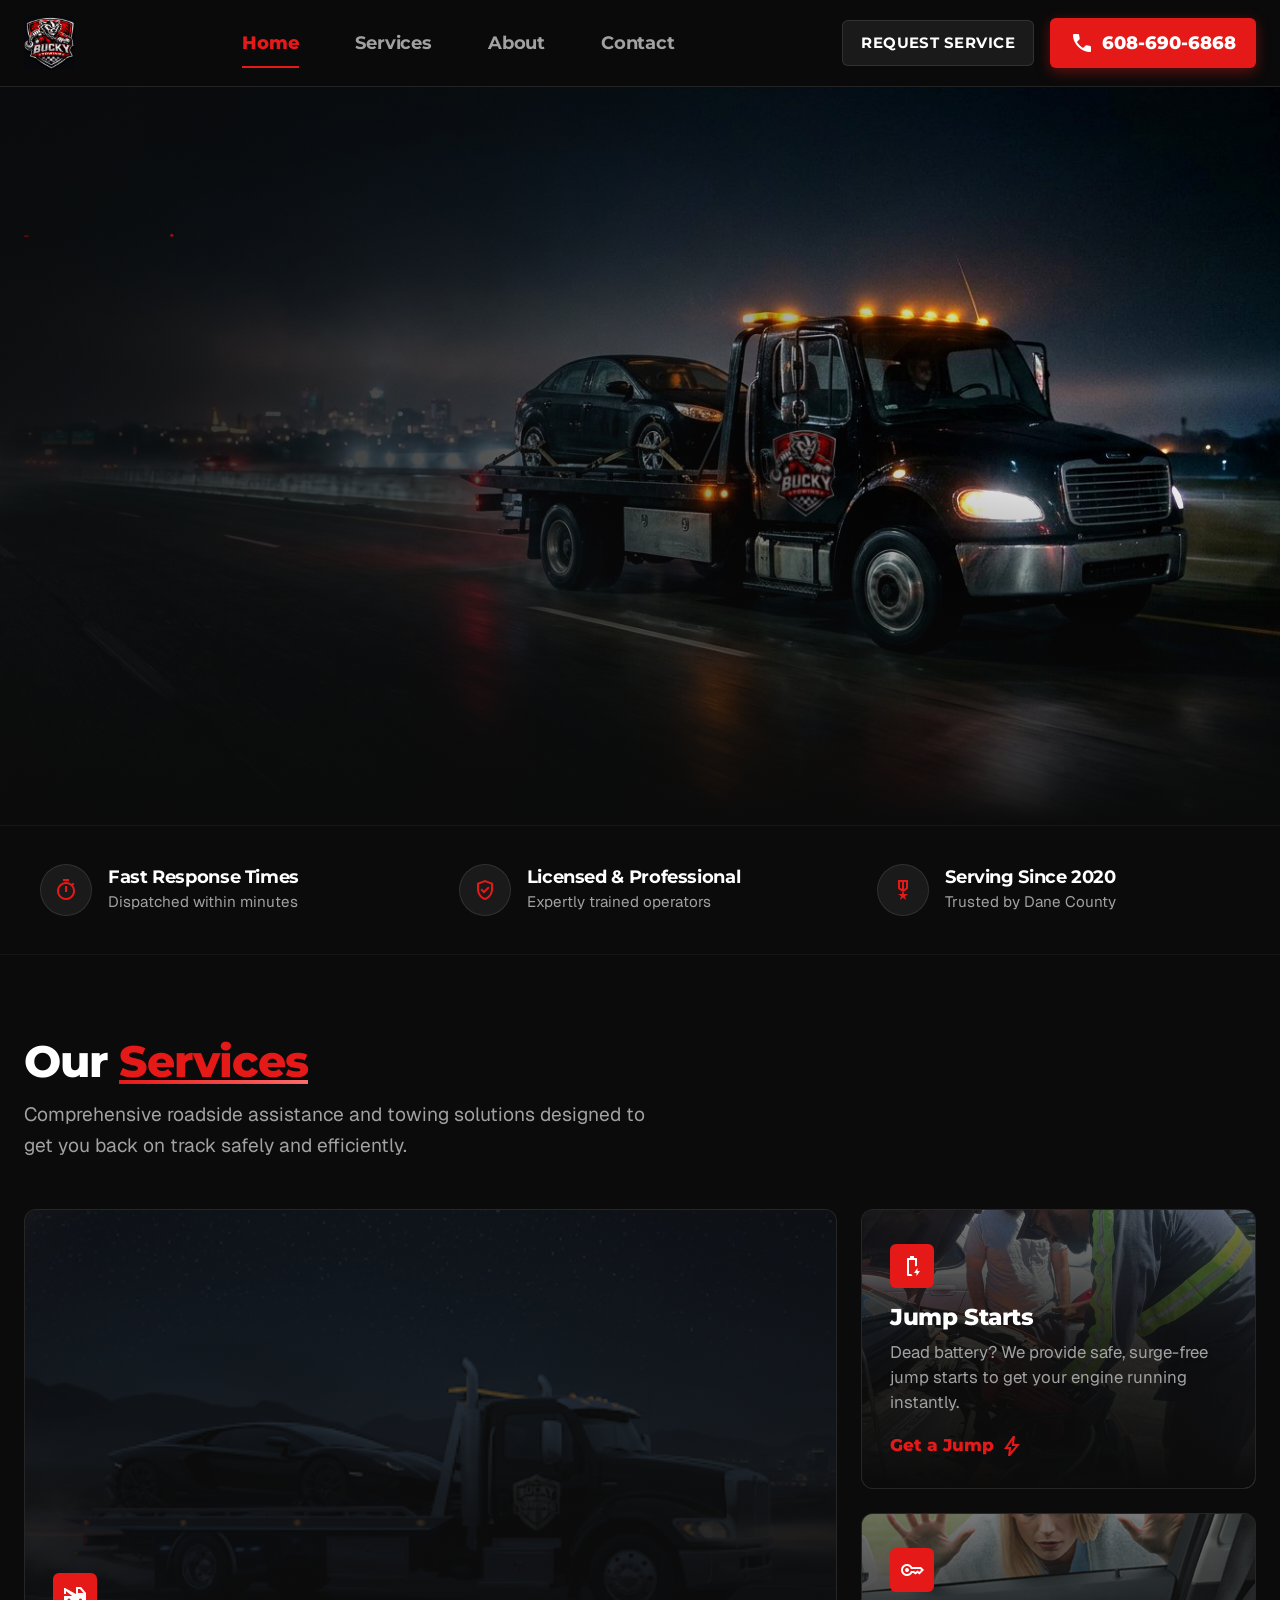
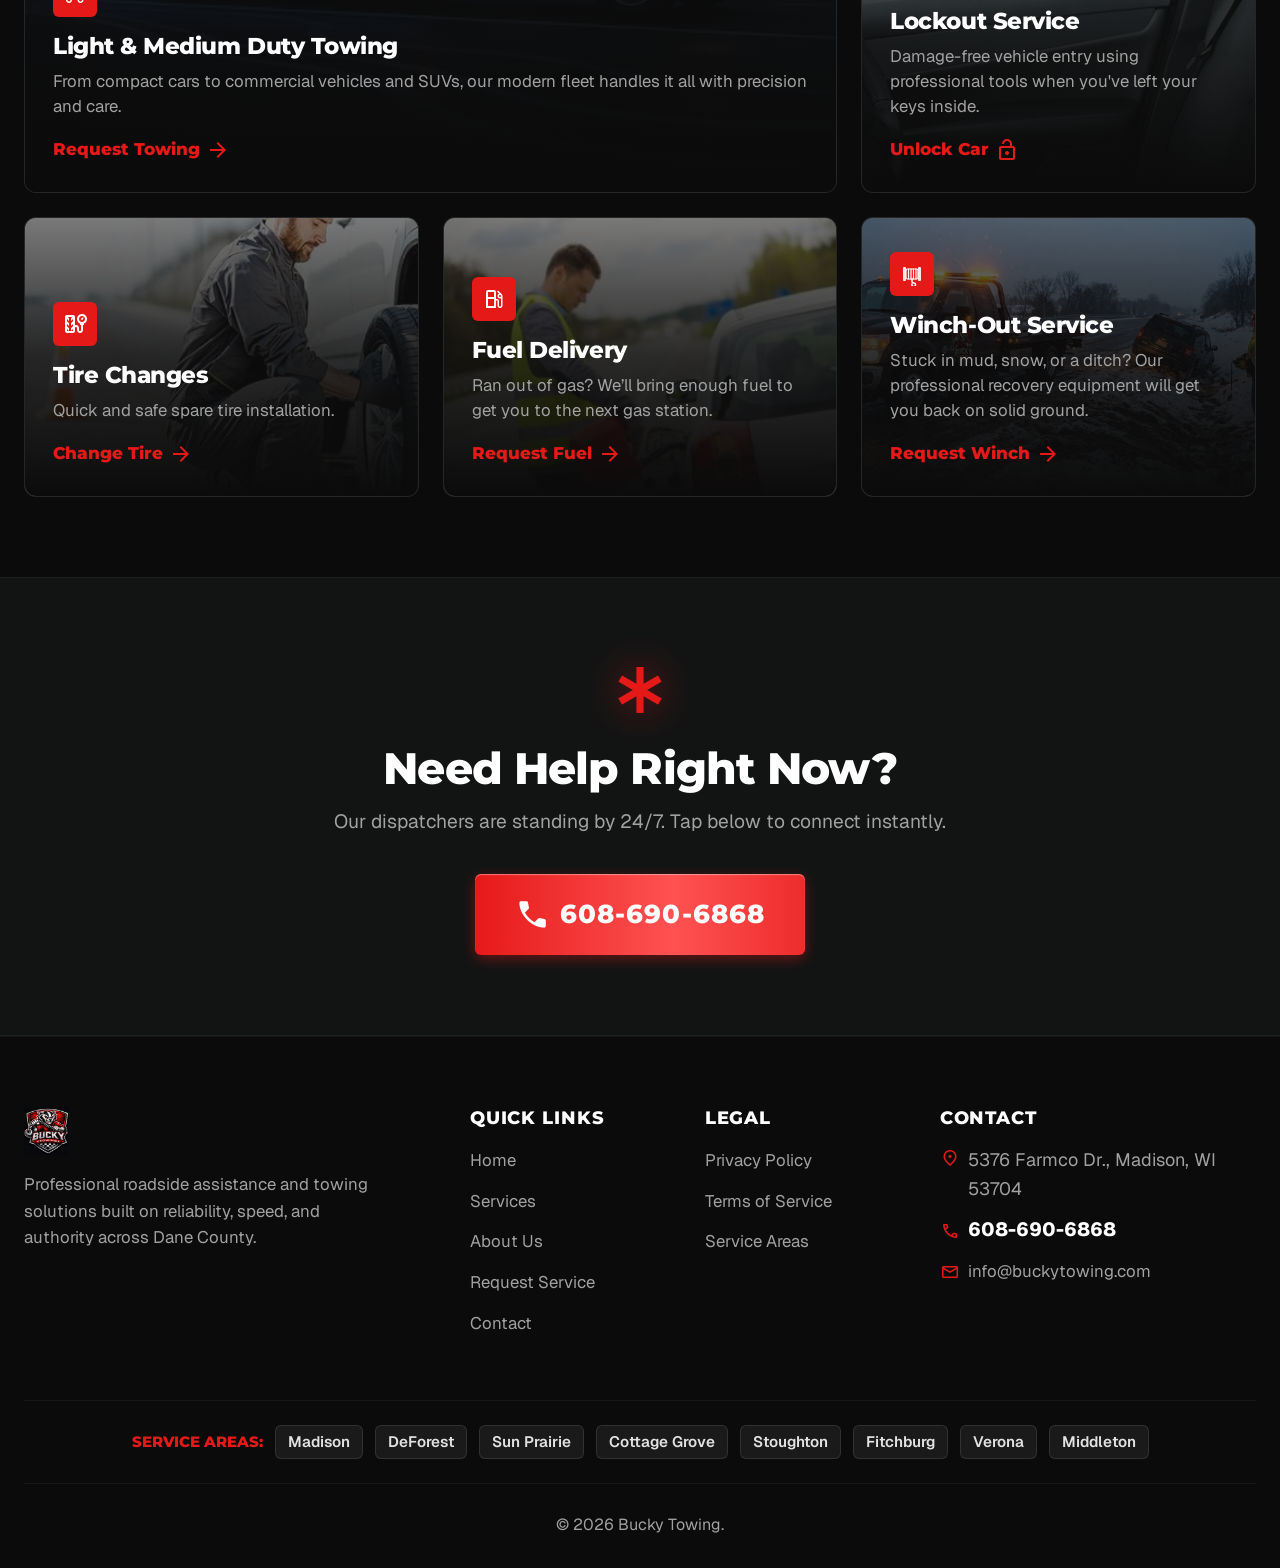
==== commit 2b6ba6f3: "Add tow-truck intro loader and motion hooks to pages" ====
--- a/index.html
+++ b/index.html
@@ -4,6 +4,7 @@
 <head>
     <meta charset="UTF-8">
     <meta name="viewport" content="width=device-width, initial-scale=1.0">
+    <script>(function(h){h.classList.add('js-anim');try{if(sessionStorage.getItem('bt_intro'))h.classList.add('pl-skip')}catch(e){h.classList.add('pl-skip')}setTimeout(function(){h.classList.add('site-ready')},6500)})(document.documentElement)</script>
     <title>Bucky Towing | 24/7 Fast Towing & Roadside Assistance Madison, WI</title>
     <meta name="description"
         content="24/7 fast & reliable light & medium duty towing, jump starts, lockouts, tire changes, fuel delivery, and winch-out service in Madison and Dane County, WI. Call 608-690-6868.">
@@ -72,6 +73,102 @@
 </head>
 
 <body>
+    <!-- Intro loader: tow truck pulling a car across the screen -->
+    <div id="preloader" aria-hidden="true">
+        <div class="pl-inner">
+            <img class="pl-logo" src="assets/images/logo-mark.png" alt="" width="104" height="111">
+            <p class="pl-title">BUCKY <span>TOWING</span></p>
+            <p class="pl-tag">24/7 Roadside Rescue &middot; Dane County, WI</p>
+        </div>
+        <div class="pl-stage">
+            <div class="pl-rig">
+                <svg class="pl-svg" viewBox="0 0 560 136" xmlns="http://www.w3.org/2000/svg">
+                    <defs>
+                        <linearGradient id="plBody" x1="0" y1="0" x2="0" y2="1">
+                            <stop offset="0" stop-color="#2a2d2e"/><stop offset="1" stop-color="#0f1111"/>
+                        </linearGradient>
+                        <linearGradient id="plCar" x1="0" y1="0" x2="0" y2="1">
+                            <stop offset="0" stop-color="#3a3e40"/><stop offset="1" stop-color="#17191a"/>
+                        </linearGradient>
+                        <linearGradient id="plGlass" x1="0" y1="0" x2="1" y2="1">
+                            <stop offset="0" stop-color="#5d6b75"/><stop offset="1" stop-color="#1c2328"/>
+                        </linearGradient>
+                        <radialGradient id="plBeam" cx="0" cy="0.5" r="1">
+                            <stop offset="0" stop-color="#fff6cf" stop-opacity=".32"/><stop offset="1" stop-color="#fff6cf" stop-opacity="0"/>
+                        </radialGradient>
+                        <g id="plWheel">
+                            <circle r="15" fill="#0b0b0b"/>
+                            <circle r="15" fill="none" stroke="#2b2b2b" stroke-width="3"/>
+                            <circle r="8" fill="#9aa1a5"/>
+                            <g class="pl-spokes" stroke="#4a4f52" stroke-width="2.2" stroke-linecap="round">
+                                <line x1="-7" y1="0" x2="7" y2="0"/><line x1="0" y1="-7" x2="0" y2="7"/>
+                                <line x1="-5" y1="-5" x2="5" y2="5"/><line x1="-5" y1="5" x2="5" y2="-5"/>
+                            </g>
+                            <circle r="2.6" fill="#E61919"/>
+                        </g>
+                    </defs>
+    
+                    <!-- Headlight beam -->
+                    <path class="pl-beam" d="M520 92 L585 80 L585 116 Z" fill="url(#plBeam)"/>
+    
+                    <!-- Tow sling / chain to car -->
+                    <path d="M260 106 L206 123 L168 123" stroke="#5b6266" stroke-width="5" fill="none" stroke-linecap="round" stroke-linejoin="round"/>
+                    <path d="M170 123 L172 114 M200 123 L198 114" stroke="#E61919" stroke-width="3.5" stroke-linecap="round"/>
+    
+                    <!-- Towed car (front wheels lifted) -->
+                    <g class="pl-car" transform="rotate(-5 66 128)">
+                        <path d="M18 110 Q20 96 40 93 L72 90 Q92 70 116 68 L160 68 Q178 70 194 88 L214 92 Q226 95 226 108 L226 116 L18 116 Z" fill="url(#plCar)" stroke="#000" stroke-width="1.2"/>
+                        <path d="M80 90 Q96 75 116 74 L136 74 L136 90 Z" fill="url(#plGlass)"/>
+                        <path d="M142 74 L158 74 Q172 76 184 90 L142 90 Z" fill="url(#plGlass)"/>
+                        <rect x="20" y="100" width="8" height="5" rx="1.5" fill="#E61919"/>
+                        <path d="M214 98 l10 2 v5 h-10 z" fill="#d7d2c0"/>
+                        <line x1="28" y1="104" x2="216" y2="104" stroke="#000" stroke-opacity=".35"/>
+                        <use href="#plWheel" class="pl-wheel" x="66" y="120"/>
+                        <use href="#plWheel" class="pl-wheel" x="186" y="120"/>
+                    </g>
+    
+                    <!-- Truck -->
+                    <g class="pl-truck">
+                        <!-- wheel-lift boom -->
+                        <path d="M258 100 L258 110 L236 112 L236 106 Z" fill="#3a3f42"/>
+                        <!-- bed / body -->
+                        <rect x="256" y="64" width="150" height="40" rx="3" fill="url(#plBody)" stroke="#000"/>
+                        <rect x="262" y="70" width="58" height="26" rx="2" fill="#141616" stroke="#2c3133"/>
+                        <rect x="326" y="70" width="74" height="26" rx="2" fill="#141616" stroke="#2c3133"/>
+                        <path d="M256 104 H406" stroke="#E61919" stroke-width="3"/>
+                                                    <!-- chassis -->
+                        <rect x="250" y="104" width="270" height="10" rx="2" fill="#1a1c1d"/>
+                        <!-- cab -->
+                        <path d="M408 112 L408 58 Q408 50 416 50 L466 50 Q474 50 480 58 L496 80 L516 84 Q526 86 526 96 L526 112 Z" fill="url(#plBody)" stroke="#000" stroke-width="1.2"/>
+                        <path d="M440 56 L464 56 Q470 56 474 62 L486 80 L440 80 Z" fill="url(#plGlass)"/>
+                        <path d="M414 56 L434 56 L434 80 L414 80 Z" fill="url(#plGlass)" opacity=".85"/>
+                        <!-- door logo -->
+                        <image href="assets/images/logo-mark.png" x="438" y="82" width="23" height="25"/>
+                        <!-- grille, headlight, bumper -->
+                        <rect x="518" y="90" width="8" height="14" rx="1.5" fill="#6d7377"/>
+                        <path class="pl-headlight" d="M512 88 h10 v7 h-10 z" fill="#fff4c4"/>
+                        <rect x="510" y="108" width="20" height="6" rx="2" fill="#a9b0b4"/>
+                        <!-- exhaust stack -->
+                        <rect x="402" y="34" width="5" height="24" rx="2" fill="#a9b0b4"/>
+                        <!-- light bar -->
+                        <rect x="420" y="44" width="48" height="6" rx="3" fill="#1b1b1b"/>
+                        <rect class="pl-led pl-led-a" x="422" y="45" width="13" height="4" rx="2" fill="#ffae00"/>
+                        <rect class="pl-led pl-led-b" x="437" y="45" width="13" height="4" rx="2" fill="#E61919"/>
+                        <rect class="pl-led pl-led-a" x="452" y="45" width="13" height="4" rx="2" fill="#ffae00"/>
+                        <use href="#plWheel" class="pl-wheel" x="292" y="120"/>
+                        <use href="#plWheel" class="pl-wheel" x="330" y="120"/>
+                        <use href="#plWheel" class="pl-wheel" x="486" y="120"/>
+                    </g>
+    
+                    <!-- exhaust puffs -->
+                    <circle class="pl-puff" cx="400" cy="30" r="5" fill="#9aa1a5"/>
+                    <circle class="pl-puff pl-puff-2" cx="400" cy="30" r="4" fill="#9aa1a5"/>
+                </svg>
+            </div>
+            <div class="pl-road"></div>
+        </div>
+        <div class="pl-bar"><span></span></div>
+    </div>
 
     <!-- Site Header -->
     <header class="site-header">
--- a/css/style.css
+++ b/css/style.css
@@ -1542,3 +1542,305 @@
 @media (prefers-reduced-motion: reduce) {
     .drawer-panel, .drawer-links li, .drawer-cta, .drawer-backdrop, .mobile-menu-toggle { transition: none !important; }
 }
+
+/* =========================================================
+   HOME HERO — brighter photo + mobile framing
+   ========================================================= */
+.hero-overlay {
+    background: linear-gradient(90deg,
+        rgba(11, 11, 11, 0.92) 0%,
+        rgba(11, 11, 11, 0.70) 38%,
+        rgba(11, 11, 11, 0.18) 72%,
+        rgba(11, 11, 11, 0.05) 100%);
+}
+.hero-overlay-bottom { background: linear-gradient(0deg, #0B0B0B 0%, rgba(11, 11, 11, 0) 45%); }
+.hero-bg img { filter: brightness(1.18) contrast(1.06) saturate(1.08); }
+
+@media (max-width: 991px) {
+    /* Phones/tablets are tall: keep the truck in frame instead of the empty sky */
+    .hero-bg img { object-position: 74% center; }
+    .hero-overlay {
+        background: linear-gradient(180deg,
+            rgba(11, 11, 11, 0.55) 0%,
+            rgba(11, 11, 11, 0.30) 30%,
+            rgba(11, 11, 11, 0.55) 62%,
+            rgba(11, 11, 11, 0.88) 100%);
+    }
+    .hero-content { text-shadow: 0 2px 14px rgba(0, 0, 0, 0.9); }
+}
+
+/* =========================================================
+   INTRO LOADER — tow truck pulling a car across the screen
+   ========================================================= */
+#preloader {
+    position: fixed; inset: 0; z-index: 9999;
+    display: flex; flex-direction: column; align-items: center; justify-content: center;
+    gap: clamp(18px, 4vh, 40px);
+    background:
+        radial-gradient(70% 50% at 50% 38%, rgba(230, 25, 25, 0.16), transparent 70%),
+        #0B0B0B;
+    overflow: hidden;
+    /* failsafe: never block the site, even if JS fails */
+    animation: plFailsafe 0.01s 6s forwards;
+}
+html.pl-skip #preloader { display: none; }
+#preloader.pl-done {
+    animation: plExit 0.75s cubic-bezier(0.76, 0, 0.24, 1) forwards;
+    pointer-events: none;
+}
+@keyframes plExit {
+    0%   { clip-path: inset(0 0 0 0); }
+    100% { clip-path: inset(0 0 100% 0); }
+}
+@keyframes plFailsafe { to { visibility: hidden; opacity: 0; pointer-events: none; } }
+
+.pl-inner { text-align: center; padding: 0 16px; }
+.pl-logo {
+    width: clamp(84px, 18vw, 120px); height: auto; margin: 0 auto 10px;
+    filter: drop-shadow(0 8px 24px rgba(230, 25, 25, 0.45));
+    animation: plPop 0.7s cubic-bezier(0.34, 1.56, 0.64, 1) both;
+}
+.pl-title {
+    font-family: var(--font-heading); font-weight: 900; letter-spacing: 0.18em;
+    font-size: clamp(1.25rem, 5vw, 2rem); color: #fff; margin: 0;
+    animation: plRise 0.6s 0.15s cubic-bezier(0.16, 1, 0.3, 1) both;
+}
+.pl-title span { color: var(--color-accent-red); }
+.pl-tag {
+    margin-top: 6px; color: var(--color-text-muted);
+    font-size: clamp(0.78rem, 2.8vw, 0.95rem); letter-spacing: 0.06em;
+    animation: plRise 0.6s 0.28s cubic-bezier(0.16, 1, 0.3, 1) both;
+}
+@keyframes plPop { from { opacity: 0; transform: scale(0.6) rotate(-8deg); } to { opacity: 1; transform: none; } }
+@keyframes plRise { from { opacity: 0; transform: translateY(14px); } to { opacity: 1; transform: none; } }
+
+.pl-stage { position: relative; width: 100%; height: clamp(100px, 16vw, 210px); }
+.pl-rig {
+    position: absolute; bottom: 3px; left: 0;
+    width: clamp(300px, 46vw, 760px);
+    transform: translateX(-105%);
+    animation: plDrive 2.6s cubic-bezier(0.3, 0.1, 0.45, 1) 0.15s forwards;
+    will-change: transform;
+}
+@keyframes plDrive {
+    0%   { transform: translateX(-105%); }
+    100% { transform: translateX(100vw); }
+}
+.pl-svg { display: block; width: 100%; height: auto; overflow: visible; }
+
+/* subtle suspension bounce */
+.pl-truck { animation: plBounce 0.32s ease-in-out infinite alternate; transform-origin: 400px 120px; }
+.pl-car   { animation: plBounceCar 0.36s ease-in-out infinite alternate; }
+@keyframes plBounce { to { transform: translateY(-1.2px); } }
+@keyframes plBounceCar { from { transform: rotate(-5deg); } to { transform: rotate(-5.6deg) translateY(-0.8px); } }
+.pl-car { transform-origin: 66px 128px; transform-box: view-box; }
+
+.pl-wheel .pl-spokes, .pl-spokes { transform-box: fill-box; transform-origin: center; animation: plSpin 0.32s linear infinite; }
+@keyframes plSpin { to { transform: rotate(360deg); } }
+
+.pl-led-a { animation: plFlash 0.42s steps(1) infinite; }
+.pl-led-b { animation: plFlash 0.42s steps(1) 0.21s infinite; }
+@keyframes plFlash { 50% { opacity: 0.15; } }
+.pl-beam { animation: plBeam 0.9s ease-in-out infinite alternate; }
+@keyframes plBeam { from { opacity: 0.7; } to { opacity: 1; } }
+
+.pl-puff { transform-box: fill-box; transform-origin: center; animation: plPuff 0.9s ease-out infinite; opacity: 0; }
+.pl-puff-2 { animation-delay: 0.45s; }
+@keyframes plPuff {
+    0%   { opacity: 0.55; transform: translate(0, 0) scale(0.6); }
+    100% { opacity: 0; transform: translate(-26px, -16px) scale(2.2); }
+}
+
+.pl-road {
+    position: absolute; left: 0; right: 0; bottom: 0; height: 4px;
+    background: repeating-linear-gradient(90deg, rgba(255,255,255,0.35) 0 34px, transparent 34px 68px);
+    animation: plRoad 0.5s linear infinite;
+    -webkit-mask-image: linear-gradient(90deg, transparent, #000 15%, #000 85%, transparent);
+            mask-image: linear-gradient(90deg, transparent, #000 15%, #000 85%, transparent);
+}
+@keyframes plRoad { to { background-position: -68px 0; } }
+
+.pl-bar {
+    width: min(260px, 60vw); height: 3px; border-radius: 3px;
+    background: rgba(255, 255, 255, 0.08); overflow: hidden;
+}
+.pl-bar span {
+    display: block; height: 100%; width: 100%;
+    background: linear-gradient(90deg, var(--color-accent-red), #ff6b6b);
+    transform: scaleX(0); transform-origin: left;
+    animation: plProgress 2.6s cubic-bezier(0.3, 0.1, 0.45, 1) 0.15s forwards;
+    box-shadow: 0 0 12px rgba(230, 25, 25, 0.8);
+}
+@keyframes plProgress { to { transform: scaleX(1); } }
+
+@media (prefers-reduced-motion: reduce) {
+    .pl-rig { animation-duration: 1.2s; }
+    .pl-truck, .pl-car, .pl-spokes, .pl-puff, .pl-road { animation: none; }
+}
+
+/* =========================================================
+   MOTION SYSTEM — opacity/transform only (no layout impact)
+   ========================================================= */
+
+/* Page fade in / out between pages */
+body { animation: pageIn 0.45s ease both; }
+@keyframes pageIn { from { opacity: 0; } to { opacity: 1; } }
+html.page-leaving body { animation: pageOut 0.2s ease forwards; }
+@keyframes pageOut { to { opacity: 0; } }
+
+/* Scroll progress bar */
+#scroll-progress {
+    position: fixed; top: 0; left: 0; right: 0; height: 3px; z-index: 160;
+    background: linear-gradient(90deg, var(--color-accent-red), #ff6b6b);
+    box-shadow: 0 0 10px rgba(230, 25, 25, 0.7);
+    transform: scaleX(0); transform-origin: left;
+    pointer-events: none;
+}
+
+/* ---------- Home hero entrance (plays when the loader lifts) ---------- */
+.hero-section .hero-content.reveal { opacity: 1; transform: none; }
+html.js-anim .hero-content > * { opacity: 0; }
+html.site-ready .hero-content > * { animation: heroRise 0.9s cubic-bezier(0.16, 1, 0.3, 1) both; }
+html.site-ready .hero-content > .hero-badge    { animation-name: heroDrop; animation-delay: 0.05s; }
+html.site-ready .hero-content > .hero-title    { animation-name: heroReveal; animation-delay: 0.15s; animation-duration: 1s; }
+html.site-ready .hero-content > .hero-subtitle { animation-delay: 0.35s; }
+html.site-ready .hero-content > .hero-actions  { animation-delay: 0.5s; }
+@keyframes heroRise   { from { opacity: 0; transform: translateY(28px); } to { opacity: 1; transform: none; } }
+@keyframes heroDrop   { from { opacity: 0; transform: translateY(-18px) scale(0.92); } to { opacity: 1; transform: none; } }
+@keyframes heroReveal {
+    from { opacity: 0; transform: translateY(40px); clip-path: inset(0 0 100% 0); }
+    to   { opacity: 1; transform: none; clip-path: inset(-20% -10% -20% -10%); }
+}
+
+/* Hero photo: settle-in zoom, then a slow cinematic drift */
+.hero-bg img { transform-origin: 70% 55%; }
+html.site-ready .hero-bg img {
+    animation: heroSettle 2.6s cubic-bezier(0.16, 1, 0.3, 1) both, heroDrift 22s ease-in-out 2.6s infinite alternate;
+}
+@keyframes heroSettle { from { transform: scale(1.14); } to { transform: scale(1.02); } }
+@keyframes heroDrift  { from { transform: scale(1.02); } to { transform: scale(1.08) translateX(-1.2%); } }
+
+/* Pulsing dot in hero badge */
+.hero-badge-pulse { animation: dotPulse 1.8s infinite; }
+@keyframes dotPulse {
+    0%   { box-shadow: 0 0 0 0 rgba(230, 25, 25, 0.75); }
+    70%  { box-shadow: 0 0 0 10px rgba(230, 25, 25, 0); }
+    100% { box-shadow: 0 0 0 0 rgba(230, 25, 25, 0); }
+}
+
+/* ---------- Staggered group reveals ---------- */
+.fx-stagger > .fx-item {
+    opacity: 0;
+    transform: translateY(26px) scale(0.985);
+    transition: opacity 0.7s cubic-bezier(0.16, 1, 0.3, 1), transform 0.8s cubic-bezier(0.16, 1, 0.3, 1);
+    transition-delay: calc(var(--fx-i, 0) * 70ms);
+}
+.fx-stagger.fx-in > .fx-item { opacity: 1; transform: none; }
+/* after the entrance JS removes .fx-item, so each component's own hover transitions apply again */
+
+/* map: keep each pin's positioning transform, animate the icon instead */
+.map-container.fx-stagger > .fx-item { opacity: 0; transform: translate(-50%, -100%); transition: opacity 0.5s ease; transition-delay: calc(var(--fx-i, 0) * 110ms); }
+.map-container.fx-stagger.fx-in > .fx-item { opacity: 1; transform: translate(-50%, -100%); }
+.map-container.fx-in .pin-icon { animation: pinDrop 0.7s cubic-bezier(0.34, 1.56, 0.64, 1) both; animation-delay: calc(var(--fx-i, 0) * 110ms); }
+.map-container.fx-done .pin-icon { animation: none; }
+@keyframes pinDrop { from { translate: 0 -34px; } to { translate: 0 0; } }
+.map-container .map-pin:first-of-type .pin-icon { animation: hqPulse 2s ease-out infinite; }
+@keyframes hqPulse {
+    0%   { box-shadow: 0 0 0 0 rgba(230, 25, 25, 0.7), 0 4px 12px rgba(230, 25, 25, 0.6); }
+    80%  { box-shadow: 0 0 0 16px rgba(230, 25, 25, 0), 0 4px 12px rgba(230, 25, 25, 0.6); }
+    100% { box-shadow: 0 0 0 0 rgba(230, 25, 25, 0), 0 4px 12px rgba(230, 25, 25, 0.6); }
+}
+
+/* Card photos ease in when revealed (gives motion on touch screens too) */
+.service-card-bg img, .catalog-card-image img, .fleet-gallery-grid img {
+    transition: transform 1.4s cubic-bezier(0.16, 1, 0.3, 1);
+}
+.fx-stagger:not(.fx-in) .service-card-bg img,
+.fx-stagger:not(.fx-in) .catalog-card-image img,
+.fx-stagger:not(.fx-in) .fleet-gallery-grid img,
+.fleet-gallery-grid.fx-stagger:not(.fx-in) img { transform: scale(1.14); }
+
+/* Trust icons spin in */
+.trust-grid.fx-in .trust-icon-box { animation: iconSpin 0.9s cubic-bezier(0.34, 1.56, 0.64, 1) both; animation-delay: calc(var(--fx-i, 0) * 90ms + 0.15s); }
+@keyframes iconSpin { from { transform: rotate(-120deg) scale(0.4); opacity: 0; } to { transform: none; opacity: 1; } }
+
+/* ---------- Red accent words: underline sweeps in ---------- */
+.fx-underline {
+    background-image: linear-gradient(90deg, var(--color-accent-red), #ff6b6b);
+    background-repeat: no-repeat;
+    background-position: 0 92%;
+    background-size: 0% 0.09em;
+    transition: background-size 0.9s cubic-bezier(0.16, 1, 0.3, 1) 0.2s;
+}
+.fx-underline.fx-in { background-size: 100% 0.09em; }
+.hero-title .fx-underline { transition-delay: 1.1s; }
+
+/* ---------- Buttons ---------- */
+.btn, .header-phone-btn, .drawer-link { position: relative; overflow: hidden; isolation: isolate; }
+.fx-ripple {
+    position: absolute; border-radius: 50%; pointer-events: none; z-index: -1;
+    background: rgba(255, 255, 255, 0.35);
+    transform: scale(0); animation: ripple 0.65s ease-out forwards;
+}
+@keyframes ripple { to { transform: scale(1); opacity: 0; } }
+
+/* Phone icons "ring" every few seconds */
+a[href^="tel:"] > .material-symbols-outlined:first-child { display: inline-block; animation: phoneRing 4.5s ease-in-out 1.5s infinite; transform-origin: 50% 60%; }
+@keyframes phoneRing {
+    0%, 76%, 100% { transform: rotate(0); }
+    78% { transform: rotate(-16deg); } 80% { transform: rotate(14deg); }
+    82% { transform: rotate(-12deg); } 84% { transform: rotate(10deg); }
+    86% { transform: rotate(-6deg); }  88% { transform: rotate(0); }
+}
+/* Header phone button + bottom-bar call button glow pulse */
+.header-phone-btn { animation: ctaGlow 2.6s ease-in-out infinite; }
+@keyframes ctaGlow {
+    0%, 100% { box-shadow: 0 4px 14px var(--color-accent-red-glow); }
+    50%      { box-shadow: 0 4px 26px rgba(230, 25, 25, 0.75), 0 0 0 4px rgba(230, 25, 25, 0.12); }
+}
+.mobile-nav-item-call .material-symbols-outlined { animation: callPulse 2s ease-out infinite; }
+@keyframes callPulse {
+    0%   { box-shadow: 0 2px 10px rgba(230, 25, 25, 0.6), 0 0 0 0 rgba(230, 25, 25, 0.6); }
+    80%  { box-shadow: 0 2px 10px rgba(230, 25, 25, 0.6), 0 0 0 14px rgba(230, 25, 25, 0); }
+    100% { box-shadow: 0 2px 10px rgba(230, 25, 25, 0.6), 0 0 0 0 rgba(230, 25, 25, 0); }
+}
+.mobile-nav-item.active .material-symbols-outlined { animation: navPop 0.6s cubic-bezier(0.34, 1.56, 0.64, 1) 0.2s both; }
+.mobile-nav-item-call.active .material-symbols-outlined { animation: callPulse 2s ease-out infinite; }
+.mobile-bottom-nav a.mobile-nav-item-call > .material-symbols-outlined {
+    animation: callPulse 2s ease-out infinite, phoneRing 4.5s ease-in-out 1.5s infinite;
+}
+@keyframes navPop { from { transform: translateY(6px) scale(0.6); } to { transform: none; } }
+
+/* ---------- Desktop hover polish (mouse/trackpad only) ---------- */
+@media (hover: hover) and (pointer: fine) {
+    .service-card:hover .service-card-bg img,
+    .catalog-card:hover .catalog-card-image img,
+    .fleet-gallery-grid > *:hover img { transform: scale(1.08); }
+    .service-card:hover .service-icon-badge,
+    .catalog-card:hover .service-icon-badge { animation: badgeWiggle 0.6s ease; }
+    .catalog-card { transition: transform var(--transition-base), border-color var(--transition-base), box-shadow var(--transition-base); }
+    .catalog-card:hover {
+        transform: translateY(-6px);
+        border-color: rgba(230, 25, 25, 0.5);
+        box-shadow: 0 12px 32px -8px rgba(230, 25, 25, 0.25);
+    }
+    .service-area-pill { transition: transform var(--transition-fast), border-color var(--transition-fast), color var(--transition-fast); }
+    .service-area-pill:hover { transform: translateY(-3px); }
+    .footer-links a { transition: color var(--transition-fast), padding-left var(--transition-fast); }
+}
+@keyframes badgeWiggle {
+    0%, 100% { transform: none; } 25% { transform: rotate(-10deg) scale(1.1); }
+    50% { transform: rotate(8deg) scale(1.1); } 75% { transform: rotate(-4deg); }
+}
+
+/* ---------- Accessibility: honour reduced-motion ---------- */
+@media (prefers-reduced-motion: reduce) {
+    body, html.site-ready .hero-content > *, html.site-ready .hero-bg img,
+    .hero-badge-pulse, a[href^="tel:"] > .material-symbols-outlined:first-child,
+    .header-phone-btn, .mobile-nav-item-call .material-symbols-outlined,
+    .mobile-nav-item.active .material-symbols-outlined, .map-container .pin-icon { animation: none !important; }
+    html.js-anim .hero-content > * { opacity: 1; }
+    .fx-stagger > .fx-item { opacity: 1 !important; transform: none !important; transition: none !important; }
+    .map-container.fx-stagger > .fx-item { transform: translate(-50%, -100%) !important; }
+    .fx-underline { background-size: 100% 0.09em; transition: none; }
+}
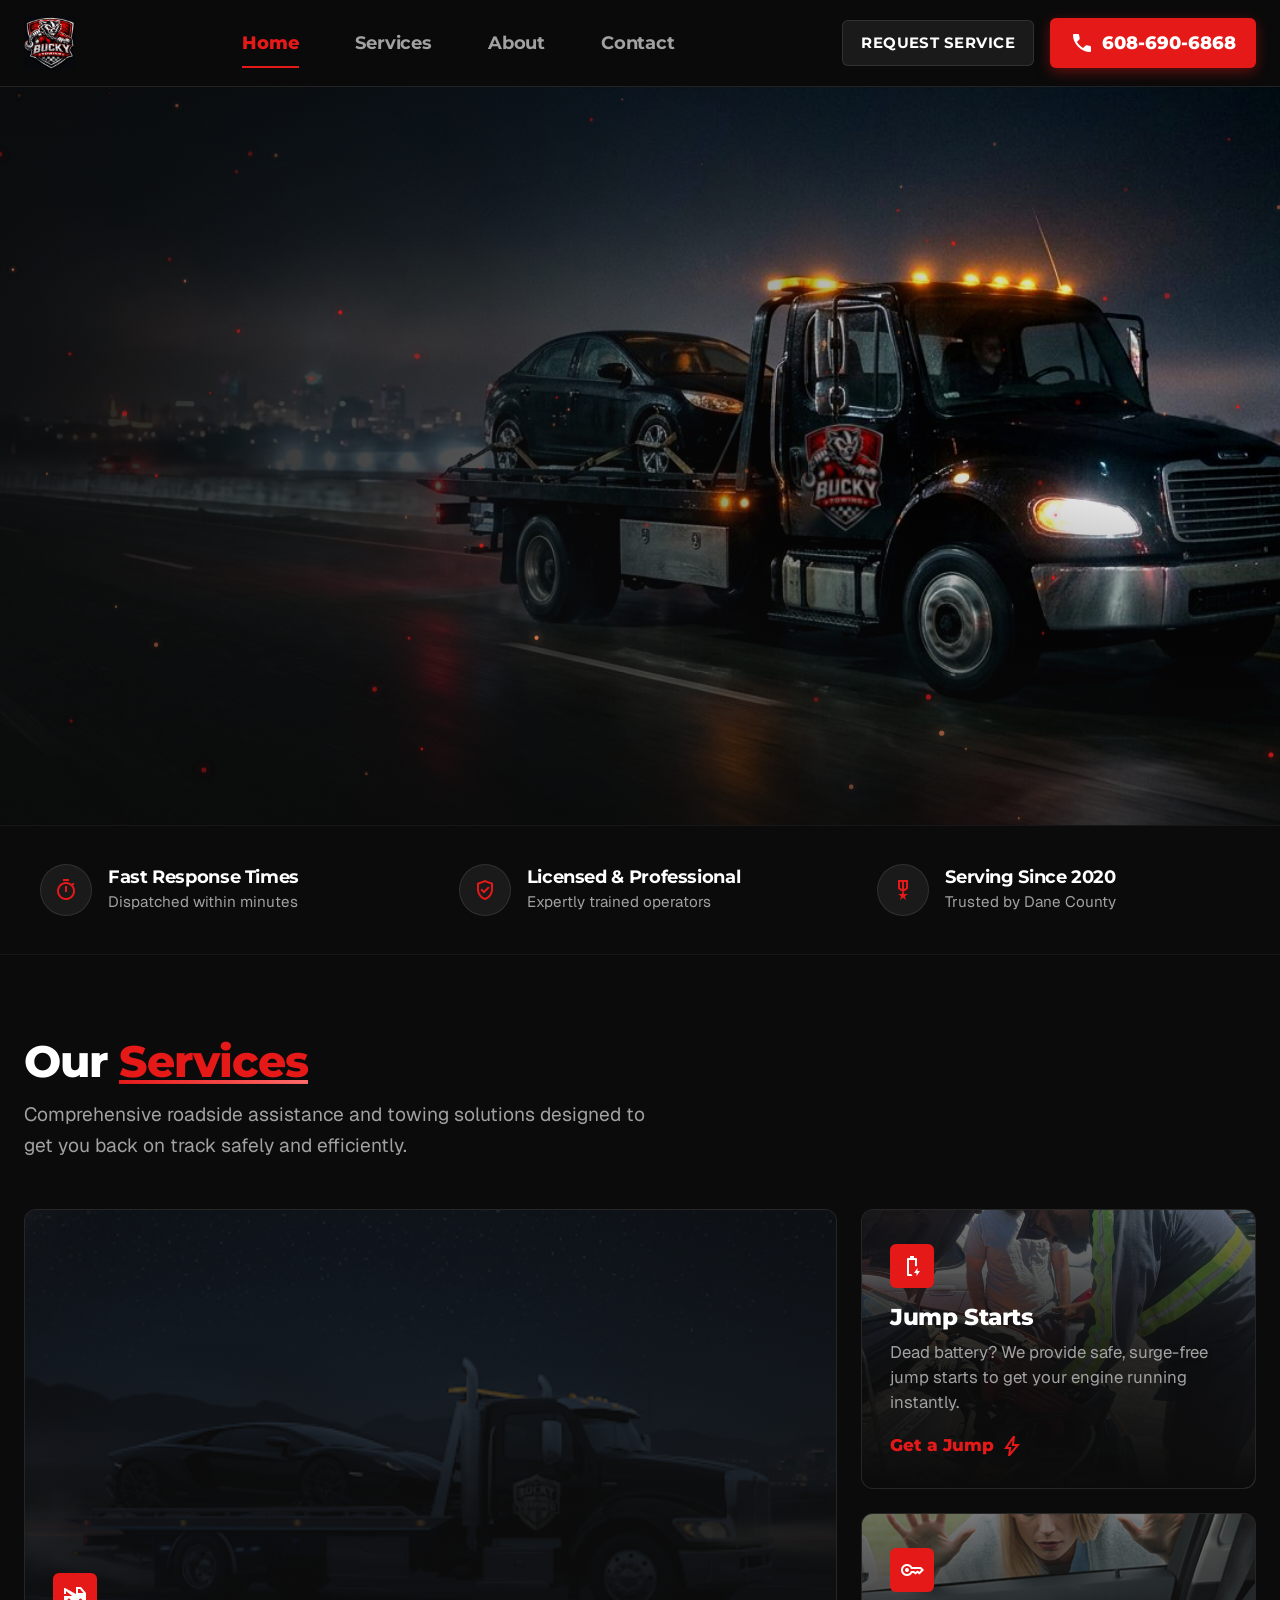
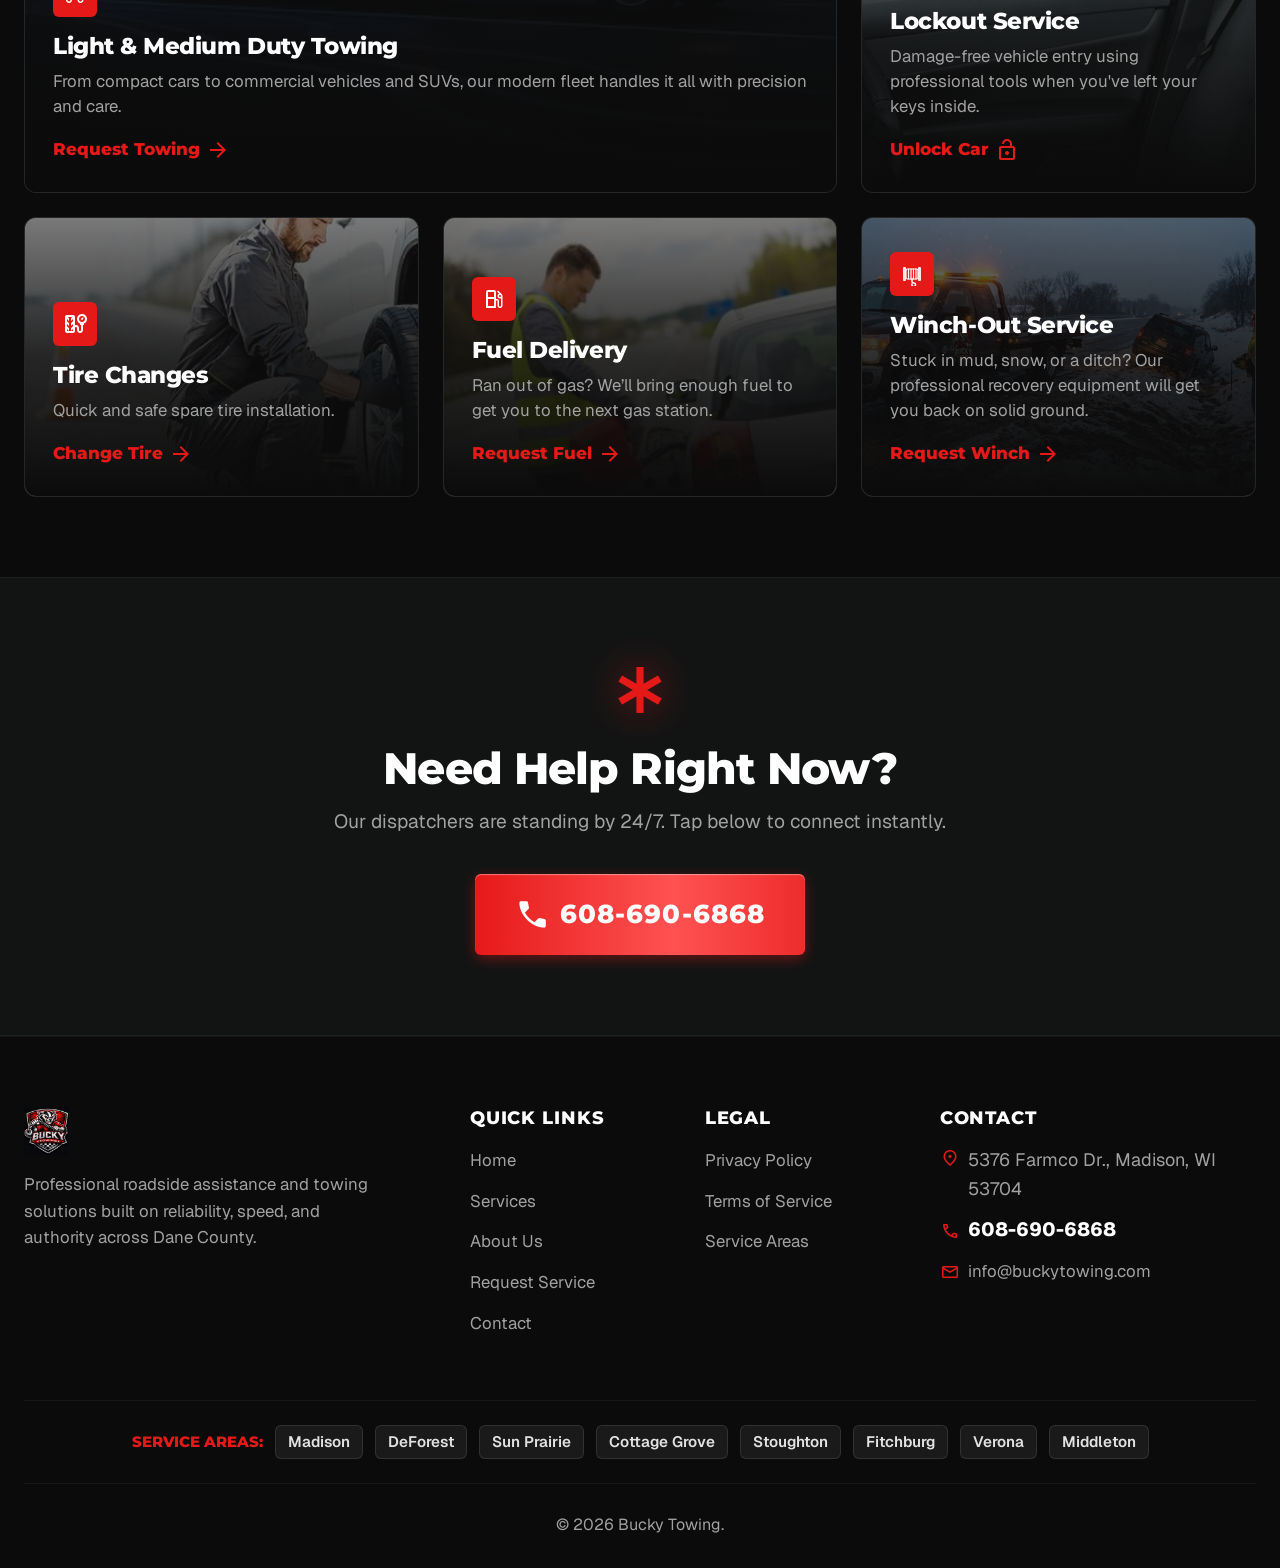
==== commit f50fa9ea: "Load smooth scroll on all pages; eager home card images" ====
--- a/index.html
+++ b/index.html
@@ -287,7 +287,7 @@
                     <article class="service-card service-card-featured reveal">
                         <div class="service-card-bg">
                             <img src="assets/images/hero-tow-truck.jpg" alt="Light & Medium Duty Flatbed Towing"
-                                loading="lazy" width="800" height="500">
+                                decoding="async" width="800" height="500">
                         </div>
                         <div class="service-card-overlay"></div>
                         <div class="service-card-content">
@@ -309,7 +309,7 @@
                     <article class="service-card service-card-standard reveal">
                         <div class="service-card-bg">
                             <img src="assets/images/service-jump-start.jpg" alt="Battery Jump Start Service"
-                                loading="lazy" width="400" height="280">
+                                decoding="async" width="400" height="280">
                         </div>
                         <div class="service-card-overlay"></div>
                         <div class="service-card-content">
@@ -330,7 +330,7 @@
                     <!-- Lockout Service -->
                     <article class="service-card service-card-standard reveal">
                         <div class="service-card-bg">
-                            <img src="assets/images/car-lockout.jpg" alt="Car Lockout Assistance" loading="lazy"
+                            <img src="assets/images/car-lockout.jpg" alt="Car Lockout Assistance" decoding="async"
                                 width="400" height="280">
                         </div>
                         <div class="service-card-overlay"></div>
@@ -352,7 +352,7 @@
                     <!-- Tire Changes -->
                     <article class="service-card service-card-standard reveal">
                         <div class="service-card-bg">
-                            <img src="assets/images/tire-change.jpeg" alt="Tire Change Service" loading="lazy"
+                            <img src="assets/images/tire-change.jpeg" alt="Tire Change Service" decoding="async"
                                 width="400" height="280">
                         </div>
                         <div class="service-card-overlay"></div>
@@ -371,7 +371,7 @@
                     <!-- Fuel Delivery -->
                     <article class="service-card service-card-standard reveal">
                         <div class="service-card-bg">
-                            <img src="assets/images/fuel-delivery.jpg" alt="Emergency Fuel Delivery" loading="lazy"
+                            <img src="assets/images/fuel-delivery.jpg" alt="Emergency Fuel Delivery" decoding="async"
                                 width="400" height="280">
                         </div>
                         <div class="service-card-overlay"></div>
@@ -394,7 +394,7 @@
                     <article class="service-card service-card-standard reveal">
                         <div class="service-card-bg">
 
-                            <img src="assets/images/winch-out-service-bucky-towing.jpg" srcset="assets/images/winch-out-service-bucky-towing-800.jpg 800w, assets/images/winch-out-service-bucky-towing.jpg 1376w" sizes="(max-width: 640px) 100vw, (max-width: 991px) 50vw, 33vw" alt="Off-Road Winch-Out Vehicle Recovery" loading="lazy"
+                            <img src="assets/images/winch-out-service-bucky-towing.jpg" srcset="assets/images/winch-out-service-bucky-towing-800.jpg 800w, assets/images/winch-out-service-bucky-towing.jpg 1376w" sizes="(max-width: 640px) 100vw, (max-width: 991px) 50vw, 33vw" alt="Off-Road Winch-Out Vehicle Recovery" decoding="async"
 
                                 width="400" height="280">
                         </div>
@@ -542,6 +542,7 @@
     </nav>
 
     <!-- Scripts -->
+    <script src="js/lenis.min.js" defer></script>
     <script src="js/main.js" defer></script>
 </body>
 
--- a/css/style.css
+++ b/css/style.css
@@ -427,6 +427,8 @@
 #particles-canvas {
     position: absolute;
     inset: 0;
+    width: 100%;
+    height: 100%;
     pointer-events: none;
     z-index: 2;
 }
@@ -1728,22 +1730,24 @@
     100% { box-shadow: 0 0 0 0 rgba(230, 25, 25, 0); }
 }
 
-/* ---------- Staggered group reveals ---------- */
+/* ---------- Scroll reveals: each item appears as it enters the screen ---------- */
 .fx-stagger > .fx-item {
     opacity: 0;
-    transform: translateY(26px) scale(0.985);
-    transition: opacity 0.7s cubic-bezier(0.16, 1, 0.3, 1), transform 0.8s cubic-bezier(0.16, 1, 0.3, 1);
-    transition-delay: calc(var(--fx-i, 0) * 70ms);
-}
-.fx-stagger.fx-in > .fx-item { opacity: 1; transform: none; }
-/* after the entrance JS removes .fx-item, so each component's own hover transitions apply again */
-
-/* map: keep each pin's positioning transform, animate the icon instead */
-.map-container.fx-stagger > .fx-item { opacity: 0; transform: translate(-50%, -100%); transition: opacity 0.5s ease; transition-delay: calc(var(--fx-i, 0) * 110ms); }
-.map-container.fx-stagger.fx-in > .fx-item { opacity: 1; transform: translate(-50%, -100%); }
-.map-container.fx-in .pin-icon { animation: pinDrop 0.7s cubic-bezier(0.34, 1.56, 0.64, 1) both; animation-delay: calc(var(--fx-i, 0) * 110ms); }
-.map-container.fx-done .pin-icon { animation: none; }
-@keyframes pinDrop { from { translate: 0 -34px; } to { translate: 0 0; } }
+    transform: translate3d(0, 46px, 0) scale(0.97);
+    transition: opacity 0.9s cubic-bezier(0.22, 1, 0.36, 1), transform 1.1s cubic-bezier(0.22, 1, 0.36, 1);
+    transition-delay: var(--fx-d, 0ms);
+}
+.fx-stagger > .fx-item.fx-show { opacity: 1; transform: none; }
+
+/* small items (city pills, footer columns, form rows) travel less */
+.footer-grid > .fx-item, .form-row > .fx-item, .fx-stagger > .service-area-pill.fx-item { transform: translate3d(0, 22px, 0); }
+.footer-grid > .fx-item.fx-show, .form-row > .fx-item.fx-show, .fx-stagger > .service-area-pill.fx-item.fx-show { transform: none; }
+
+/* map: keep each pin's own positioning, fade it and drop the icon */
+.map-container > .fx-item { opacity: 0; transform: translate(-50%, -100%); transition: opacity 0.6s ease var(--fx-d, 0ms); }
+.map-container > .fx-item.fx-show { opacity: 1; transform: translate(-50%, -100%); }
+.map-container > .fx-show .pin-icon { animation: pinDrop 0.8s cubic-bezier(0.34, 1.56, 0.64, 1) var(--fx-d, 0ms) both; }
+@keyframes pinDrop { from { translate: 0 -40px; } to { translate: 0 0; } }
 .map-container .map-pin:first-of-type .pin-icon { animation: hqPulse 2s ease-out infinite; }
 @keyframes hqPulse {
     0%   { box-shadow: 0 0 0 0 rgba(230, 25, 25, 0.7), 0 4px 12px rgba(230, 25, 25, 0.6); }
@@ -1751,17 +1755,16 @@
     100% { box-shadow: 0 0 0 0 rgba(230, 25, 25, 0), 0 4px 12px rgba(230, 25, 25, 0.6); }
 }
 
-/* Card photos ease in when revealed (gives motion on touch screens too) */
+/* card photos settle from a slight zoom as they appear */
 .service-card-bg img, .catalog-card-image img, .fleet-gallery-grid img {
-    transition: transform 1.4s cubic-bezier(0.16, 1, 0.3, 1);
-}
-.fx-stagger:not(.fx-in) .service-card-bg img,
-.fx-stagger:not(.fx-in) .catalog-card-image img,
-.fx-stagger:not(.fx-in) .fleet-gallery-grid img,
-.fleet-gallery-grid.fx-stagger:not(.fx-in) img { transform: scale(1.14); }
+    transition: transform 1.6s cubic-bezier(0.22, 1, 0.36, 1);
+}
+.fx-item:not(.fx-show) .service-card-bg img,
+.fx-item:not(.fx-show) .catalog-card-image img,
+.fleet-gallery-grid > .fx-item:not(.fx-show) img { transform: scale(1.16); }
 
 /* Trust icons spin in */
-.trust-grid.fx-in .trust-icon-box { animation: iconSpin 0.9s cubic-bezier(0.34, 1.56, 0.64, 1) both; animation-delay: calc(var(--fx-i, 0) * 90ms + 0.15s); }
+.trust-grid > .fx-show .trust-icon-box { animation: iconSpin 0.9s cubic-bezier(0.34, 1.56, 0.64, 1) calc(var(--fx-d, 0ms) + 0.15s) both; }
 @keyframes iconSpin { from { transform: rotate(-120deg) scale(0.4); opacity: 0; } to { transform: none; opacity: 1; } }
 
 /* ---------- Red accent words: underline sweeps in ---------- */
@@ -1841,6 +1844,20 @@
     .mobile-nav-item.active .material-symbols-outlined, .map-container .pin-icon { animation: none !important; }
     html.js-anim .hero-content > * { opacity: 1; }
     .fx-stagger > .fx-item { opacity: 1 !important; transform: none !important; transition: none !important; }
-    .map-container.fx-stagger > .fx-item { transform: translate(-50%, -100%) !important; }
+    .map-container > .fx-item { transform: translate(-50%, -100%) !important; }
     .fx-underline { background-size: 100% 0.09em; transition: none; }
 }
+
+
+/* =========================================================
+   SMOOTH (INERTIA) SCROLL + HERO PARALLAX
+   ========================================================= */
+html.lenis, html.lenis body { height: auto; }
+html.lenis { scroll-behavior: auto !important; }
+.lenis.lenis-smooth [data-lenis-prevent] { overscroll-behavior: contain; }
+.lenis.lenis-stopped { overflow: clip; }
+.lenis.lenis-smooth iframe { pointer-events: none; }
+
+/* hero photo gets extra room so the parallax never shows an edge */
+.hero-section .hero-bg { inset: -12% 0; }
+.hero-section .hero-bg, .hero-section .hero-content { will-change: auto; }
